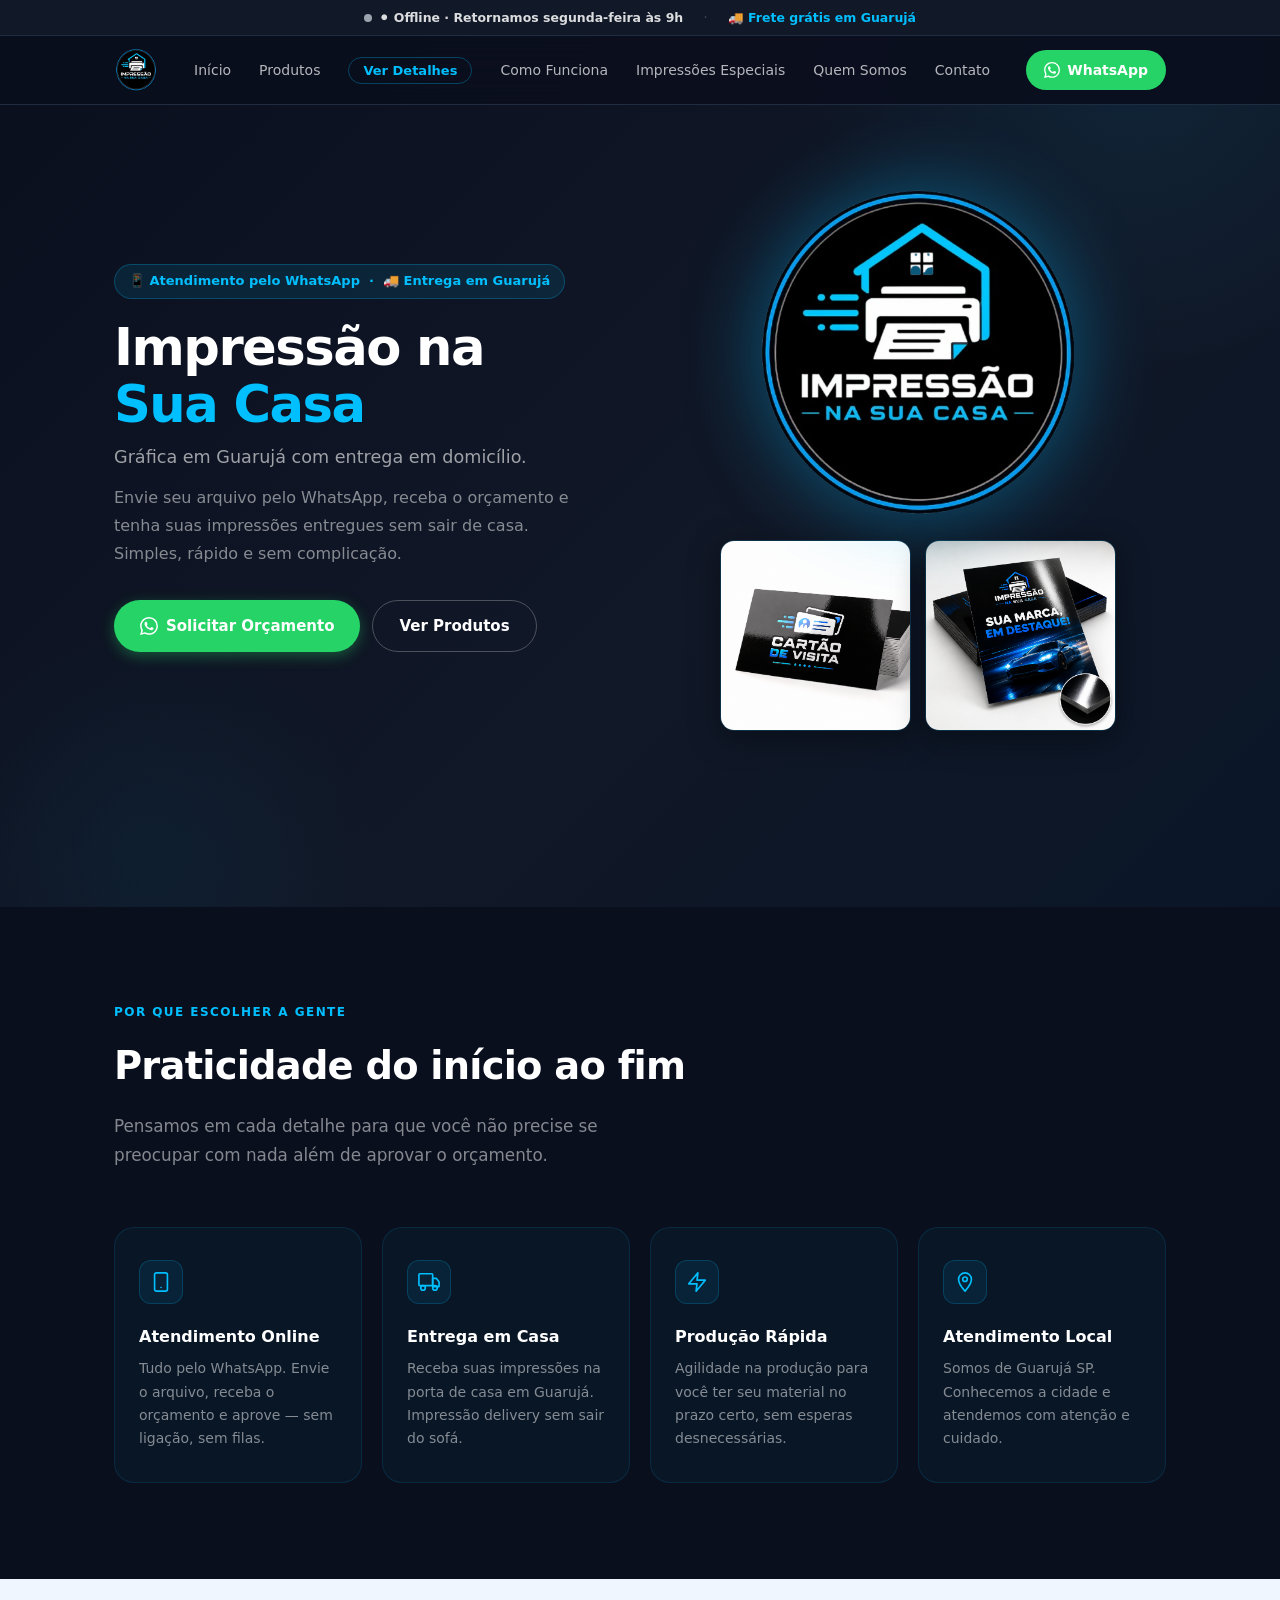
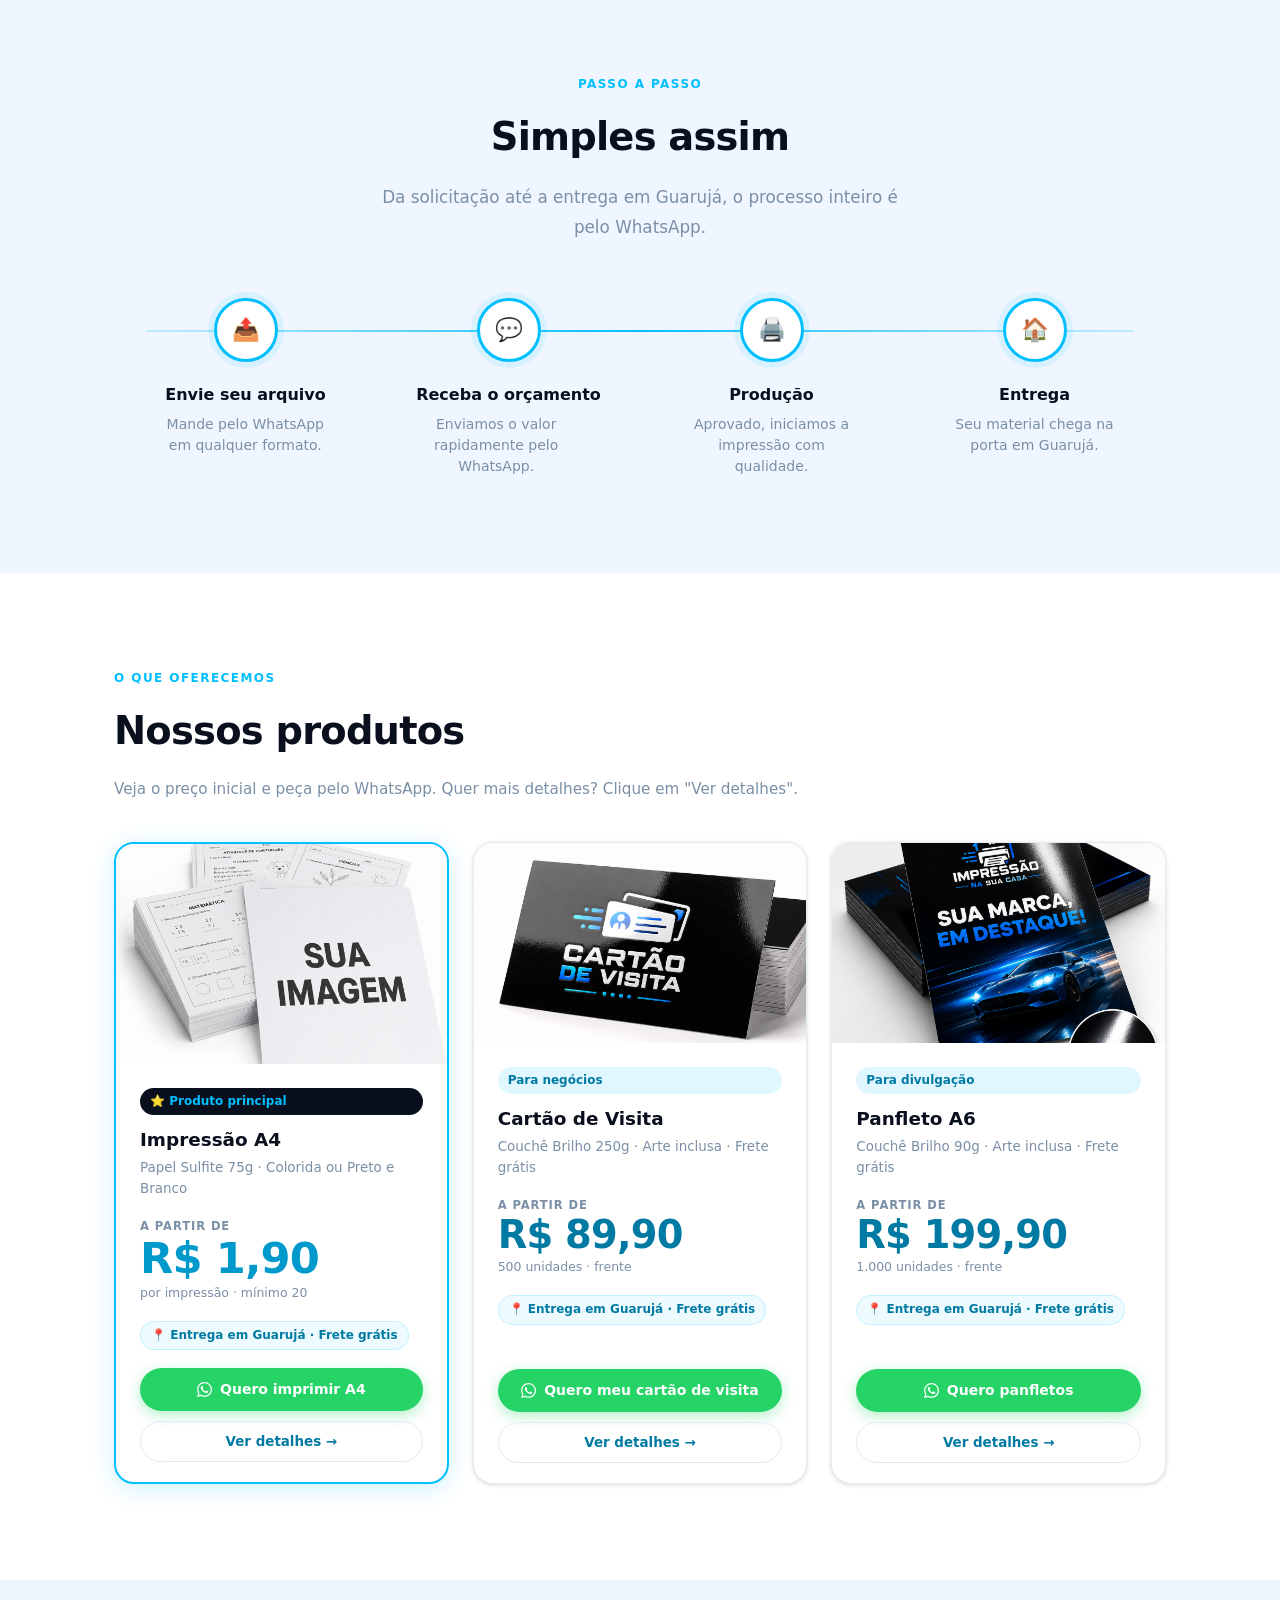
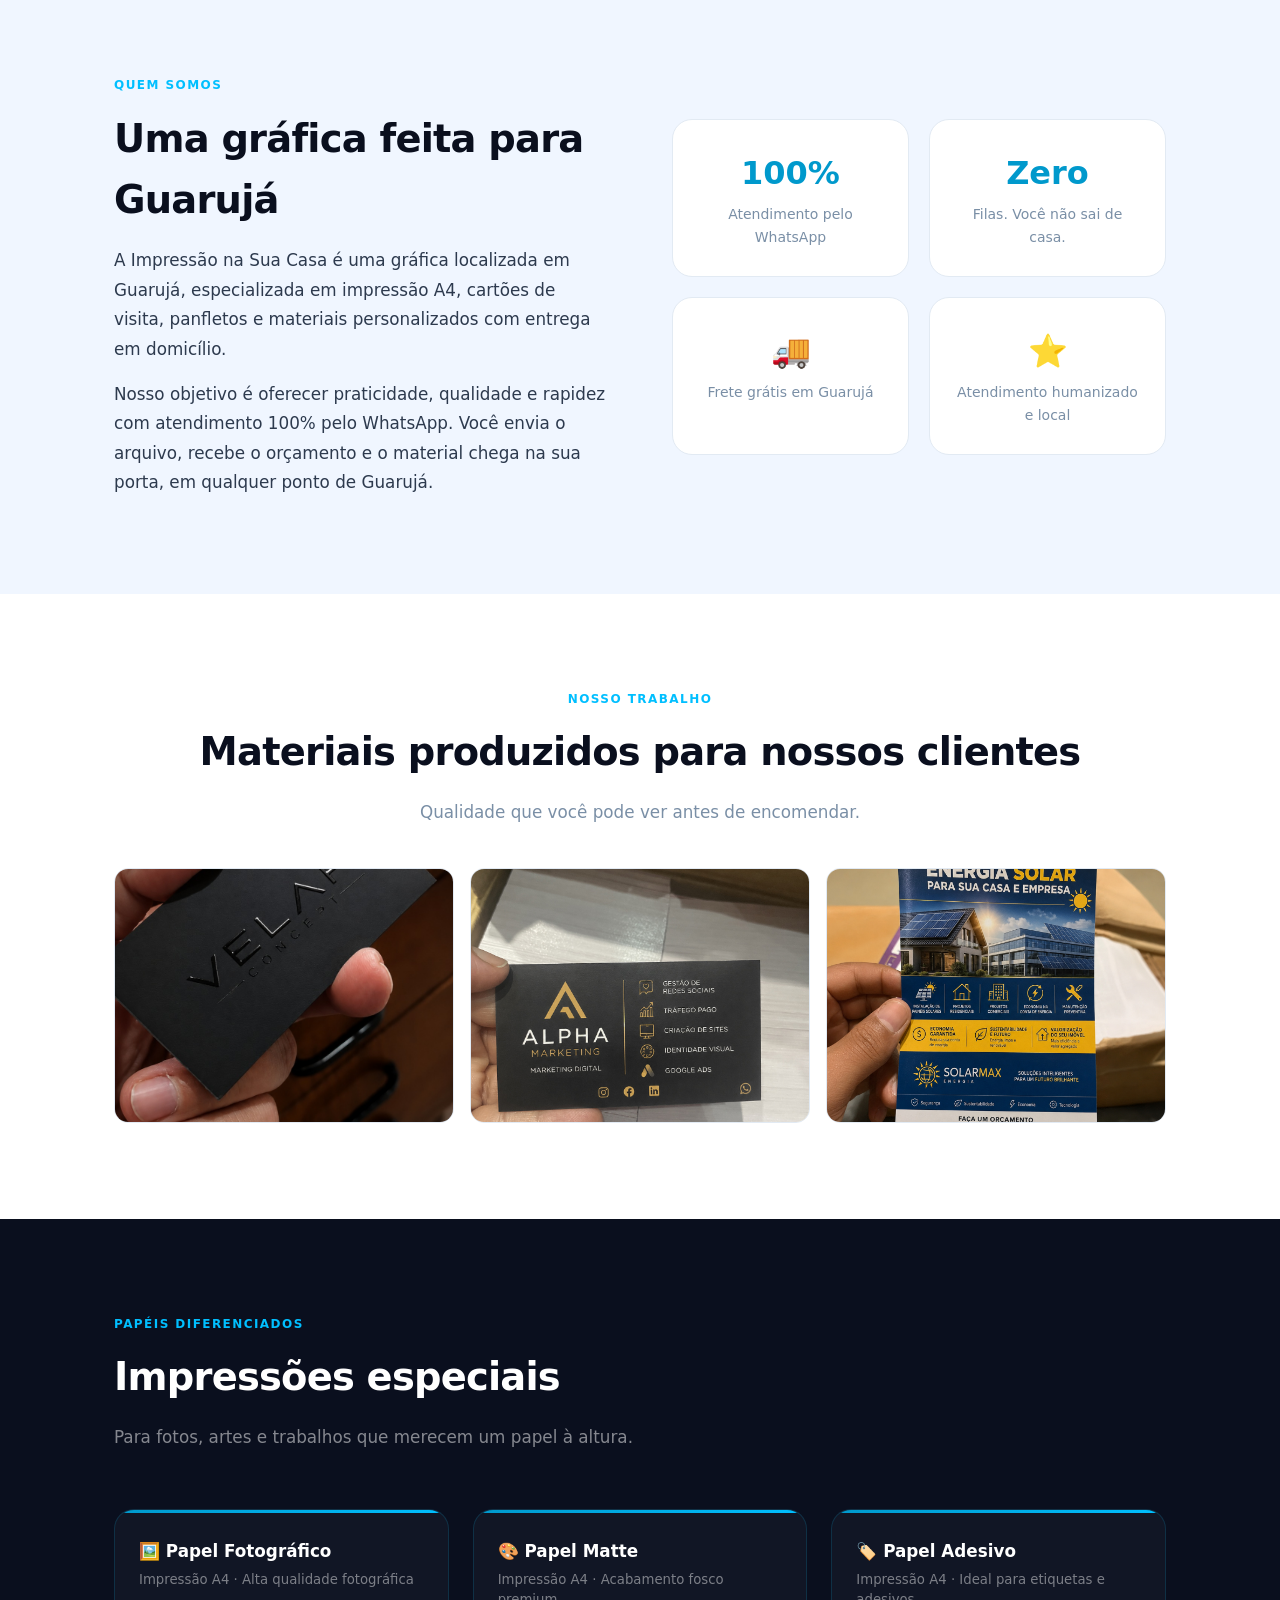
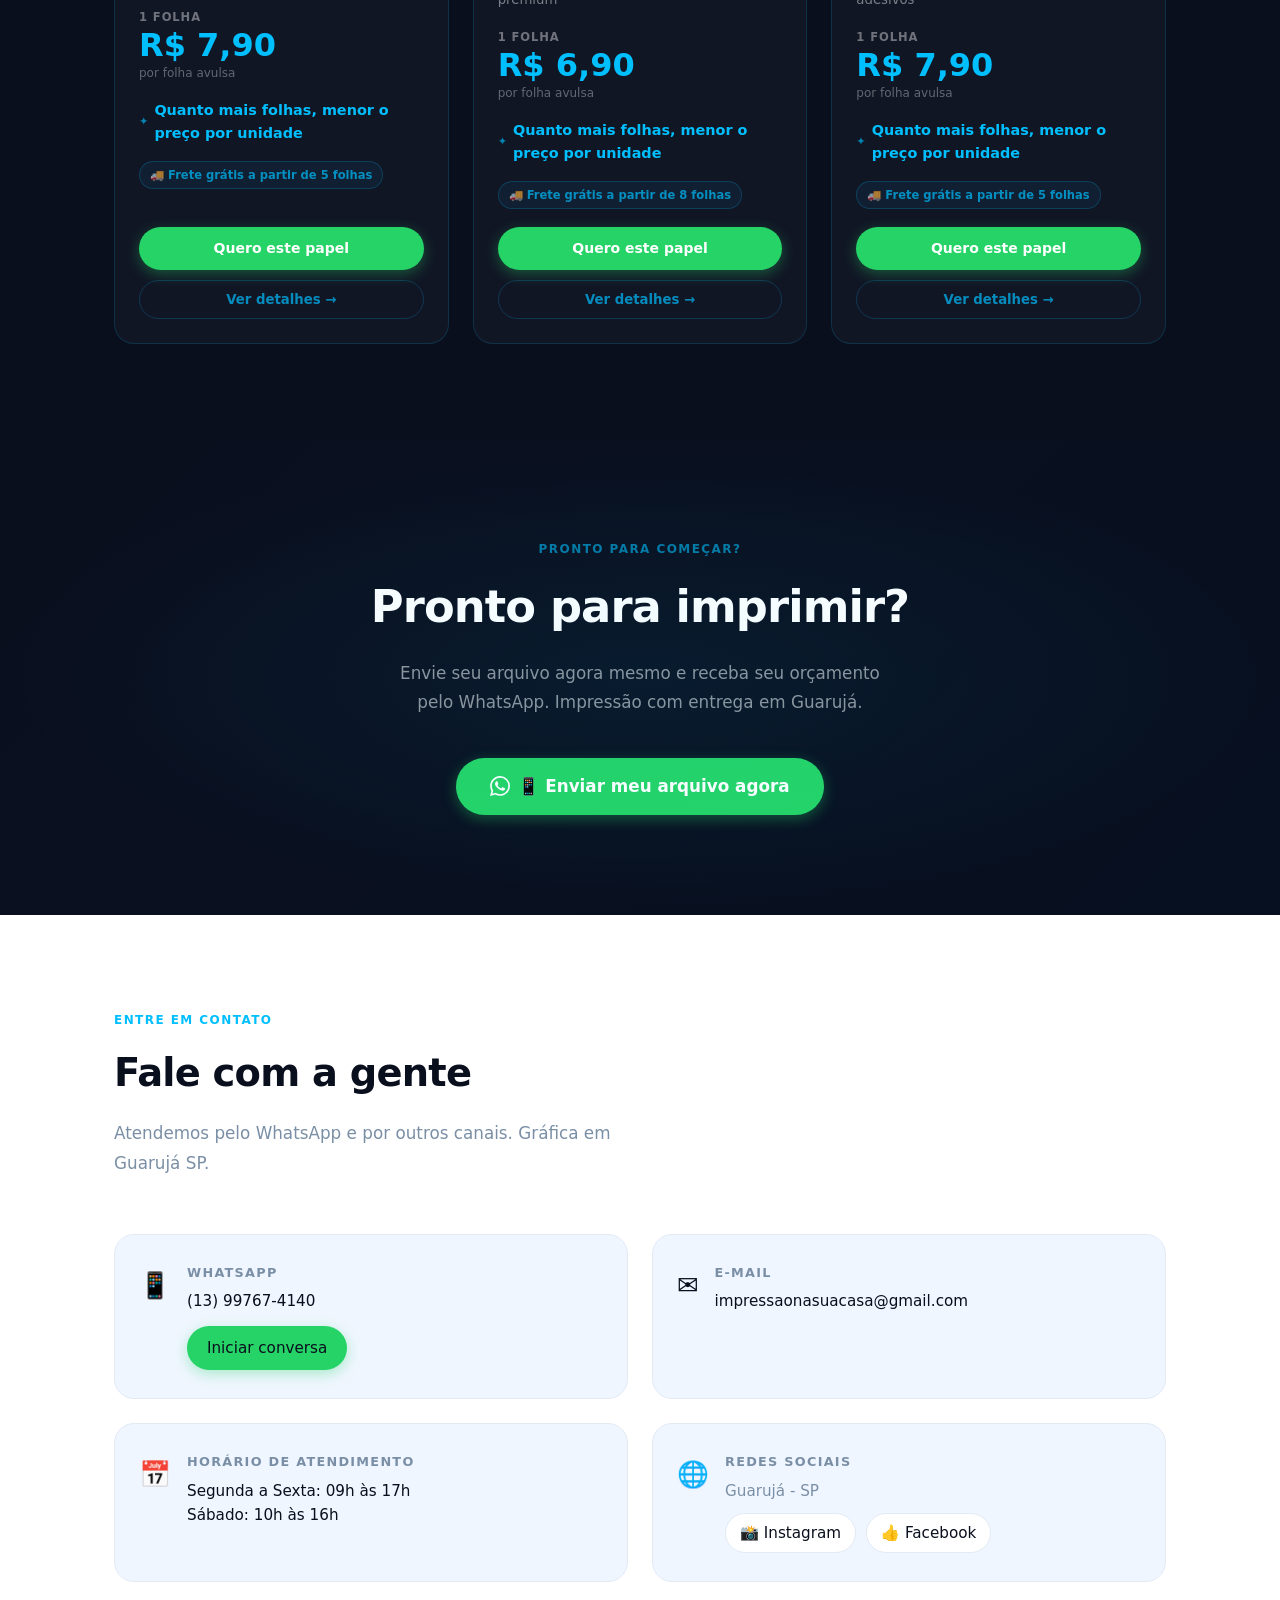
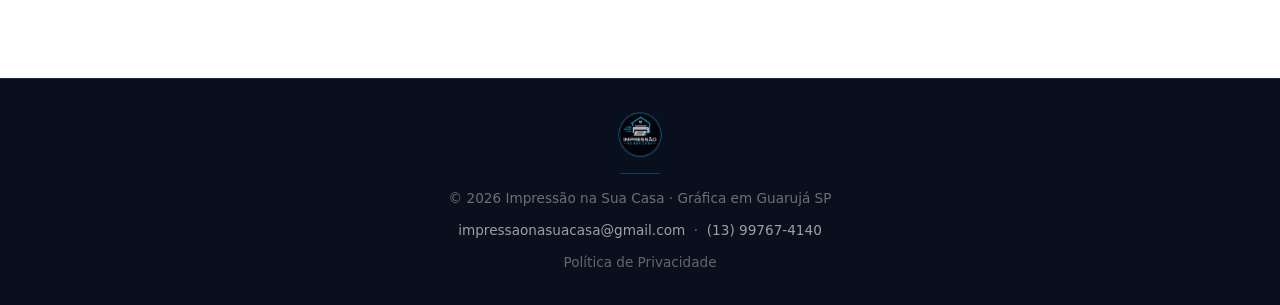
==== index.html @ bc37fef6 "Update index.html" ====
<!DOCTYPE html>
<html lang="pt-BR">
<head>
  <link rel="icon" type="image/png" href="favicon.png">
  <meta charset="UTF-8"/>
  <meta name="viewport" content="width=device-width, initial-scale=1.0"/>
  <meta name="theme-color" content="#0a0f1e"/>
  <title>Impressão na Sua Casa | Gráfica em Guarujá com Entrega em Domicílio</title>
  <meta name="description" content="Gráfica online em Guarujá. Impressão A4, cartão de visita e panfletos com entrega em domicílio. Atendimento pelo WhatsApp. Simples, rápido e sem sair de casa."/>
  <meta name="keywords" content="gráfica Guarujá, impressão Guarujá, impressão A4 Guarujá, cartão de visita Guarujá, panfleto Guarujá, gráfica online Guarujá, impressão com entrega Guarujá, impressão delivery Guarujá SP"/>
  <link rel="canonical" href="https://impressaonasuacasa.com.br/"/>
  <link rel="preload" href="logo.png" as="image"/>
  <meta property="og:type" content="website"/>
  <meta property="og:url" content="https://impressaonasuacasa.com.br/"/>
  <meta property="og:title" content="Impressão na Sua Casa | Gráfica em Guarujá"/>
  <meta property="og:description" content="Impressões A4, cartões de visita e panfletos entregues na sua porta em Guarujá. Atendimento pelo WhatsApp."/>
  <meta property="og:image" content="https://impressaonasuacasa.com.br/logo.png"/>
  <meta name="twitter:card" content="summary_large_image"/>
  <meta name="twitter:title" content="Impressão na Sua Casa | Gráfica em Guarujá"/>
  <meta name="twitter:description" content="Impressões com entrega em domicílio em Guarujá. Atendimento pelo WhatsApp."/>
  <meta name="twitter:image" content="https://impressaonasuacasa.com.br/logo.png"/>
  <script type="application/ld+json">
  {"@context":"https://schema.org","@type":"LocalBusiness","name":"Impressão na Sua Casa","description":"Gráfica online em Guarujá com entrega em domicílio. Impressão A4, cartões de visita, panfletos e materiais personalizados.","url":"https://impressaonasuacasa.com.br","telephone":"+5513997674140","email":"impressaonasuacasa@gmail.com","image":"https://impressaonasuacasa.com.br/logo.png","priceRange":"R$","address":{"@type":"PostalAddress","addressLocality":"Guarujá","addressRegion":"SP","addressCountry":"BR"},"openingHoursSpecification":[{"@type":"OpeningHoursSpecification","dayOfWeek":["Monday","Tuesday","Wednesday","Thursday","Friday"],"opens":"09:00","closes":"17:00"},{"@type":"OpeningHoursSpecification","dayOfWeek":"Saturday","opens":"10:00","closes":"16:00"}],"sameAs":["https://www.instagram.com/impressaonasuacasa","https://www.facebook.com/share/1CdrYTJ5N6/"]}
  </script>
  <style>
    /* ── Reset ── */
    *,*::before,*::after{box-sizing:border-box;margin:0;padding:0}
    :root{
      --blue:#00BFFF;--blue-dark:#0099CC;--blue-deeper:#007AA3;
      --blue-light:rgba(0,191,255,.12);--blue-glow:rgba(0,191,255,.25);
      --navy:#0a0f1e;--navy2:#111827;--navy3:#1a2535;--slate:#2d3a4e;
      --muted:#7a8fa6;--light:#f0f6ff;--white:#ffffff;
      --border:#1e2d42;--border-light:#e2eaf3;
      --wpp:#25D366;--wpp-dark:#128C7E;
      --radius-sm:8px;--radius:14px;--radius-lg:20px;
      --shadow-sm:0 1px 4px rgba(0,0,0,.15);
      --shadow:0 4px 20px rgba(0,0,0,.2);
      --shadow-lg:0 12px 48px rgba(0,0,0,.3);
      --shadow-blue:0 4px 24px rgba(0,191,255,.2);
      --ribbon-h:36px;--nav-h:68px;
    }
    @media(prefers-reduced-motion:no-preference){html{scroll-behavior:smooth}}
    body{font-family:-apple-system,BlinkMacSystemFont,'Segoe UI',system-ui,sans-serif;background:var(--white);color:var(--navy);line-height:1.6;-webkit-font-smoothing:antialiased}
    img{max-width:100%;display:block}
    a{color:inherit;text-decoration:none}
    .container{max-width:1100px;margin:0 auto;padding:0 24px}
    .sr-only{position:absolute;width:1px;height:1px;overflow:hidden;clip:rect(0,0,0,0);white-space:nowrap}
    section[id]{scroll-margin-top:calc(var(--ribbon-h) + var(--nav-h))}

    /* ── Buttons ── */
    .btn{display:inline-flex;align-items:center;gap:8px;padding:13px 26px;border-radius:50px;font-size:15px;font-weight:600;cursor:pointer;border:none;transition:all .2s ease;white-space:nowrap;text-decoration:none}
    .btn-wpp{background:var(--wpp);color:var(--white);box-shadow:0 4px 14px rgba(37,211,102,.35)}
    .btn-wpp:hover{background:var(--wpp-dark);transform:translateY(-2px);box-shadow:0 6px 24px rgba(37,211,102,.45)}
    .btn-outline{background:transparent;color:var(--white);border:1.5px solid rgba(255,255,255,.25)}
    .btn-outline:hover{border-color:var(--blue);color:var(--blue);background:var(--blue-light)}
    .btn-sm{padding:10px 20px;font-size:14px}
    .btn:focus-visible,a:focus-visible{outline:2px solid var(--blue);outline-offset:3px;border-radius:4px}

    /* ── Ribbon ── */
    #ribbon{position:fixed;top:0;left:0;right:0;z-index:101;height:var(--ribbon-h);background:var(--navy2);border-bottom:1px solid var(--border);cursor:pointer;display:flex;align-items:center;justify-content:center;gap:20px;padding:0 16px;transition:background .3s}
    #ribbon:hover{background:var(--navy3)}
    .ribbon-status{display:flex;align-items:center;gap:7px;font-size:12.5px;font-weight:600;color:rgba(255,255,255,.85)}
    .ribbon-dot{width:8px;height:8px;border-radius:50%;flex-shrink:0;background:#9ca3af;transition:background .3s}
    .ribbon-dot.online{background:#22c55e}
    @media(prefers-reduced-motion:no-preference){.ribbon-dot.online{animation:ribbonPulse 2s ease-in-out infinite}}
    @keyframes ribbonPulse{0%,100%{box-shadow:0 0 0 0 rgba(34,197,94,.4)}50%{box-shadow:0 0 0 5px rgba(34,197,94,0)}}
    .ribbon-sep{color:rgba(255,255,255,.2);font-size:14px}
    .ribbon-frete{font-size:12.5px;font-weight:600;color:var(--blue)}
    @media(max-width:480px){.ribbon-sep,.ribbon-frete{display:none}}

    /* ── Nav ── */
    nav{position:fixed;top:var(--ribbon-h);left:0;right:0;z-index:100;background:rgba(10,15,30,.92);backdrop-filter:blur(20px);border-bottom:1px solid var(--border);transition:box-shadow .3s}
    nav.scrolled{box-shadow:0 2px 24px rgba(0,191,255,.1)}
    .nav-inner{display:flex;align-items:center;justify-content:space-between;height:var(--nav-h);gap:24px}
    .nav-logo img{height:44px;width:44px;aspect-ratio:1/1;object-fit:contain}
    .nav-links{display:flex;gap:28px;list-style:none}
    .nav-links a{font-size:14px;font-weight:500;color:rgba(255,255,255,.7);transition:color .2s}
    .nav-links a:hover{color:var(--blue)}
    .nav-links .nav-simulador a{color:var(--blue);border:1px solid rgba(0,191,255,.3);border-radius:50px;padding:5px 14px;font-size:13px;font-weight:700;transition:all .2s}
    .nav-links .nav-simulador a:hover{background:rgba(0,191,255,.1);border-color:var(--blue);color:var(--white)}
    .nav-cta{display:flex;align-items:center}
    .nav-wpp{display:flex;align-items:center;gap:7px;background:var(--wpp);color:var(--white);padding:9px 18px;border-radius:50px;font-size:14px;font-weight:600;transition:all .2s}
    .nav-wpp:hover{background:var(--wpp-dark);transform:translateY(-1px)}
    .hamburger{display:none;flex-direction:column;gap:5px;cursor:pointer;padding:6px;background:none;border:none;position:relative;width:34px;height:34px;align-items:center;justify-content:center}
    .hamburger span{width:22px;height:2px;background:var(--white);border-radius:2px;transition:transform .3s,opacity .3s;display:block;position:absolute}
    .hamburger span:nth-child(1){transform:translateY(-7px)}
    .hamburger span:nth-child(2){transform:translateY(0)}
    .hamburger span:nth-child(3){transform:translateY(7px)}
    .hamburger.active span:nth-child(1){transform:translateY(0) rotate(45deg)}
    .hamburger.active span:nth-child(2){opacity:0}
    .hamburger.active span:nth-child(3){transform:translateY(0) rotate(-45deg)}
    .mobile-menu{display:none;position:fixed;top:calc(var(--ribbon-h) + var(--nav-h));left:0;right:0;bottom:0;background:var(--navy2);z-index:99;flex-direction:column;padding:32px 24px;gap:0;overflow-y:auto}
    .mobile-menu.open{display:flex}
    .mobile-menu a{font-size:18px;font-weight:500;color:rgba(255,255,255,.85);padding:16px 0;border-bottom:1px solid var(--border)}
    .mobile-menu .mobile-simulador{color:var(--blue)!important;font-weight:700!important}
    .mobile-menu .btn{margin-top:24px;justify-content:center}

    /* ── Hero ── */
    #inicio{padding-top:calc(var(--ribbon-h) + var(--nav-h));min-height:100vh;display:flex;align-items:center;background:linear-gradient(135deg,var(--navy) 0%,var(--navy2) 60%,#0a1628 100%);position:relative;overflow:hidden}
    #inicio::before{content:'';position:absolute;top:-300px;right:-200px;width:700px;height:700px;border-radius:50%;background:radial-gradient(circle,rgba(0,191,255,.08) 0%,transparent 65%);pointer-events:none}
    #inicio::after{content:'';position:absolute;bottom:-200px;left:-100px;width:500px;height:500px;border-radius:50%;background:radial-gradient(circle,rgba(0,191,255,.05) 0%,transparent 65%);pointer-events:none}
    .hero-inner{display:grid;grid-template-columns:1fr 1fr;gap:60px;align-items:center;padding:80px 0;position:relative;z-index:1}
    .hero-badge{display:inline-flex;align-items:center;gap:6px;background:rgba(0,191,255,.1);color:var(--blue);padding:6px 14px;border-radius:50px;font-size:13px;font-weight:600;margin-bottom:20px;border:1px solid rgba(0,191,255,.25)}
    .hero-h1{font-size:clamp(2.2rem,4vw,3.4rem);font-weight:800;line-height:1.12;letter-spacing:-.03em;margin-bottom:10px;color:var(--white)}
    .hero-h1 span{color:var(--blue)}
    .hero-sub{font-size:1.1rem;color:rgba(255,255,255,.6);margin-bottom:12px;font-weight:500}
    .hero-p{font-size:1rem;color:rgba(255,255,255,.5);margin-bottom:32px;max-width:480px;line-height:1.75}
    .hero-actions{display:flex;gap:12px;flex-wrap:wrap}
    .hero-imgs{position:relative;display:flex;flex-direction:column;align-items:center;gap:16px}
    .hero-logo-wrap{width:80%;display:flex;justify-content:center}
    .hero-logo-wrap img{width:100%;max-width:340px;filter:drop-shadow(0 0 40px rgba(0,191,255,.4))}
    .hero-img-row{display:flex;gap:14px;width:80%}
    .hero-img-sm{flex:1;border-radius:var(--radius);overflow:hidden;box-shadow:0 8px 32px rgba(0,0,0,.4);border:1px solid rgba(0,191,255,.15);aspect-ratio:1/1;display:block;transition:transform .2s ease,box-shadow .2s ease}
    .hero-img-sm:hover{transform:translateY(-3px);box-shadow:0 12px 40px rgba(0,191,255,.25)}
    .hero-img-sm img{width:100%;height:100%;object-fit:cover}
    @media(prefers-reduced-motion:no-preference){.hero-logo-wrap{animation:float1 5s ease-in-out infinite}}
    @keyframes float1{0%,100%{transform:translateY(0)}50%{transform:translateY(-10px)}}

    /* ── Sections ── */
    section{padding:96px 0}
    .section-label{font-size:12px;font-weight:700;letter-spacing:.12em;text-transform:uppercase;color:var(--blue);margin-bottom:12px}
    .section-title{font-size:clamp(1.8rem,3vw,2.6rem);font-weight:800;letter-spacing:-.02em;margin-bottom:16px}
    .section-desc{font-size:1.05rem;color:var(--muted);max-width:520px;line-height:1.75}

    /* ── Diferenciais ── */
    #diferenciais{background:var(--navy);color:var(--white)}
    #diferenciais .section-title{color:var(--white)}
    #diferenciais .section-desc{color:rgba(255,255,255,.5)}
    .dif-grid{display:grid;grid-template-columns:repeat(4,1fr);gap:20px;margin-top:56px}
    .dif-card{background:rgba(0,191,255,.04);border:1px solid rgba(0,191,255,.12);border-radius:var(--radius-lg);padding:32px 24px;transition:all .3s}
    .dif-card:hover{background:rgba(0,191,255,.08);transform:translateY(-4px);border-color:rgba(0,191,255,.3);box-shadow:var(--shadow-blue)}
    .dif-icon{width:44px;height:44px;margin-bottom:20px;display:flex;align-items:center;justify-content:center;background:rgba(0,191,255,.08);border:1px solid rgba(0,191,255,.2);border-radius:12px;flex-shrink:0}
    .dif-icon svg{width:22px;height:22px;stroke:var(--blue);fill:none;stroke-width:1.8;stroke-linecap:round;stroke-linejoin:round}
    .dif-card h3{font-size:1rem;font-weight:700;margin-bottom:8px;color:var(--white)}
    .dif-card p{font-size:.875rem;color:rgba(255,255,255,.5);line-height:1.65}

    /* ── Como Funciona ── */
    #como-funciona{background:var(--light)}
    .timeline{display:flex;gap:0;margin-top:56px;position:relative}
    .timeline::before{content:'';position:absolute;top:32px;left:32px;right:32px;height:2px;background:linear-gradient(90deg,rgba(0,191,255,.2),var(--blue),rgba(0,191,255,.2));z-index:0}
    .timeline-step{flex:1;display:flex;flex-direction:column;align-items:center;text-align:center;padding:0 12px;position:relative;z-index:1}
    .step-num{width:64px;height:64px;border-radius:50%;background:var(--white);border:3px solid var(--blue);display:flex;align-items:center;justify-content:center;font-size:1.4rem;margin-bottom:20px;box-shadow:0 0 0 6px rgba(0,191,255,.1)}
    .step-title{font-size:1rem;font-weight:700;margin-bottom:6px;color:var(--navy)}
    .step-desc{font-size:.875rem;color:var(--muted);line-height:1.5;max-width:160px}

    /* ── Produtos ── */
    #produtos{background:var(--white)}
    .prod-intro{font-size:.95rem;color:var(--muted);margin-top:8px;margin-bottom:40px}
    .prod-grid{display:grid;grid-template-columns:repeat(3,1fr);gap:24px}
    .prod-card{background:var(--white);border:1px solid var(--border-light);border-radius:var(--radius-lg);overflow:hidden;transition:all .3s;box-shadow:var(--shadow-sm);display:flex;flex-direction:column;position:relative}
    .prod-card .card-full-link{position:absolute;inset:0;z-index:1}
    .prod-card .prod-actions{position:relative;z-index:2}
    .prod-card:hover{box-shadow:0 16px 48px rgba(0,191,255,.15);transform:translateY(-5px);border-color:rgba(0,191,255,.3)}
    .prod-card.featured{border:2px solid var(--blue);box-shadow:var(--shadow-blue)}
    .prod-card.featured:hover{box-shadow:0 16px 56px rgba(0,191,255,.3);transform:translateY(-6px)}
    .prod-card-img{width:100%;height:200px;object-fit:cover;background:var(--light);display:block}
    .prod-card-body>a:first-child,.prod-card>a:first-child{display:block;cursor:pointer}
    .prod-card.featured .prod-card-img{height:220px}
    .prod-card-body{padding:24px 24px 20px;display:flex;flex-direction:column;flex:1}
    .prod-badge{display:inline-block;font-size:12px;font-weight:700;padding:4px 10px;border-radius:50px;margin-bottom:10px}
    .badge-blue{background:rgba(0,191,255,.12);color:var(--blue-deeper)}
    .badge-dark{background:var(--navy);color:var(--blue)}
    .prod-card h3{font-size:1.15rem;font-weight:800;margin-bottom:4px;color:var(--navy)}
    .prod-desc{font-size:.84rem;color:var(--muted);line-height:1.5;margin-bottom:18px}
    .prod-price-block{margin-bottom:8px}
    .prod-price-from{font-size:.72rem;font-weight:700;text-transform:uppercase;letter-spacing:.08em;color:var(--muted);margin-bottom:2px}
    .prod-price-val{font-size:2.4rem;font-weight:900;color:var(--blue-deeper);line-height:1;letter-spacing:-.02em}
    .prod-card.featured .prod-price-val{font-size:2.7rem;color:var(--blue-dark)}
    .prod-price-note{font-size:.78rem;color:var(--muted);margin-top:3px}
    .prod-location-badge{display:inline-flex;align-items:center;gap:5px;font-size:.75rem;font-weight:600;color:var(--blue-deeper);background:rgba(0,191,255,.07);border:1px solid rgba(0,191,255,.18);border-radius:50px;padding:4px 10px;margin-top:10px;margin-bottom:18px;width:fit-content}
    .prod-actions{display:flex;flex-direction:column;gap:10px;margin-top:auto}
    .prod-actions .btn{width:100%;justify-content:center}
    .btn-ver-detalhes{display:flex;align-items:center;justify-content:center;gap:6px;width:100%;padding:9px 16px;border:1.5px solid var(--border-light);border-radius:50px;font-size:.84rem;font-weight:600;color:var(--blue-deeper);background:transparent;cursor:pointer;text-decoration:none;transition:all .2s}
    .btn-ver-detalhes:hover{border-color:var(--blue);background:rgba(0,191,255,.06);color:var(--blue-dark)}

    /* ── Quem Somos ── */
    #quem-somos{background:var(--light)}
    .quem-inner{display:grid;grid-template-columns:1fr 1fr;gap:64px;align-items:center}
    .quem-text .section-desc{max-width:100%;color:var(--slate)}
    .quem-text p+p{margin-top:16px}
    .quem-stats{display:grid;grid-template-columns:1fr 1fr;gap:20px}
    .stat-card{background:var(--white);border:1px solid var(--border-light);border-radius:var(--radius-lg);padding:28px 24px;text-align:center;transition:all .25s}
    .stat-card:hover{border-color:var(--blue);box-shadow:0 4px 20px rgba(0,191,255,.12)}
    .stat-num{font-size:2rem;font-weight:900;color:#0099CC;margin-bottom:4px}
    .stat-label{font-size:.875rem;color:var(--muted)}

    /* ── Galeria ── */
    #galeria{background:var(--white)}
    .gallery-grid{display:grid;grid-template-columns:repeat(3,1fr);gap:16px;margin-top:40px;list-style:none;padding:0}
    .gallery-item{position:relative;border-radius:var(--radius);overflow:hidden;cursor:pointer;aspect-ratio:4/3;border:1px solid var(--border-light);background:var(--white)}
    .gallery-item img{width:100%;height:100%;object-fit:cover;transition:transform .4s ease;pointer-events:none}
    .gallery-item:hover img{transform:scale(1.06)}
    .gallery-overlay{position:absolute;inset:0;background:linear-gradient(to top,rgba(0,15,40,.7) 0%,transparent 60%);display:flex;align-items:flex-end;padding:16px;opacity:0;transition:opacity .3s;pointer-events:none}
    .gallery-item:hover .gallery-overlay{opacity:1}
    .gallery-overlay span{color:var(--white);font-size:.875rem;font-weight:600}

    /* ── Lightbox ── */
    #lightbox{display:none;position:fixed;inset:0;z-index:200;background:rgba(0,0,0,.93);align-items:center;justify-content:center;opacity:0;transition:opacity .25s ease}
    #lightbox.active{display:flex;opacity:1}
    #lightbox-img{max-width:90vw;max-height:85vh;border-radius:var(--radius);object-fit:contain}
    #lightbox-close{position:absolute;top:20px;right:24px;color:var(--white);font-size:2rem;cursor:pointer;line-height:1;background:none;border:none;padding:8px}

    /* ── Impressões Especiais ── */
    #especiais{background:var(--navy);color:var(--white)}
    #especiais .section-title{color:var(--white)}
    #especiais .section-desc{color:rgba(255,255,255,.5)}
    .especiais-grid{display:grid;grid-template-columns:repeat(3,1fr);gap:24px;margin-top:56px}
    .especial-card{background:rgba(255,255,255,.03);border:1px solid rgba(0,191,255,.15);border-radius:var(--radius-lg);padding:28px 24px 24px;transition:all .3s;position:relative;overflow:hidden;display:flex;flex-direction:column}
    .especial-card::before{content:'';position:absolute;top:0;left:0;right:0;height:3px;background:linear-gradient(90deg,var(--blue-dark),var(--blue))}
    .especial-card:hover{box-shadow:var(--shadow-blue);transform:translateY(-4px);border-color:rgba(0,191,255,.35);background:rgba(0,191,255,.05)}
    .especial-card h3{font-size:1.05rem;font-weight:800;margin-bottom:6px;color:var(--white)}
    .especial-desc{font-size:.83rem;color:rgba(255,255,255,.45);margin-bottom:18px;line-height:1.5}
    .esp-price-block{margin-bottom:8px}
    .esp-price-from{font-size:.72rem;font-weight:700;text-transform:uppercase;letter-spacing:.08em;color:rgba(255,255,255,.4);margin-bottom:2px}
    .esp-price-val{font-size:2rem;font-weight:900;color:var(--blue);line-height:1}
    .esp-price-note{font-size:.75rem;color:rgba(255,255,255,.35);margin-top:3px}
    /* ALTERAÇÃO 3 — hint destacada */
    .esp-price-hint{
      font-size:.9rem;
      font-weight:700;
      color:var(--blue);
      margin-top:8px;
      margin-bottom:16px;
      display:flex;align-items:center;gap:6px;
    }
    .esp-price-hint::before{content:'✦';font-size:.7rem;opacity:.65}
    .esp-location-badge{display:inline-flex;align-items:center;gap:5px;font-size:.72rem;font-weight:600;color:rgba(0,191,255,.7);background:rgba(0,191,255,.06);border:1px solid rgba(0,191,255,.2);border-radius:50px;padding:4px 10px;margin-bottom:18px;width:fit-content}
    .esp-actions{display:flex;flex-direction:column;gap:10px;margin-top:auto}
    .esp-actions .btn{width:100%;justify-content:center}
    .btn-esp-detalhes{display:flex;align-items:center;justify-content:center;gap:6px;width:100%;padding:8px 16px;border:1.5px solid rgba(0,191,255,.2);border-radius:50px;font-size:.83rem;font-weight:600;color:rgba(0,191,255,.7);background:transparent;cursor:pointer;text-decoration:none;transition:all .2s}
    .btn-esp-detalhes:hover{border-color:var(--blue);color:var(--blue);background:rgba(0,191,255,.07)}

    /* ── CTA ── */
    #cta{background:linear-gradient(135deg,var(--navy) 0%,#071020 100%);color:var(--white);text-align:center;padding:100px 0;position:relative;overflow:hidden}
    #cta::before{content:'';position:absolute;inset:0;background:radial-gradient(ellipse at center,rgba(0,191,255,.07) 0%,transparent 70%);pointer-events:none}
    #cta .section-label{color:rgba(0,191,255,.6)}
    #cta .section-title{color:var(--white);font-size:clamp(2rem,3.5vw,3rem)}
    #cta .section-desc{color:rgba(255,255,255,.55);margin:0 auto 40px;max-width:480px}

    /* ── Contato ── */
    #contato{background:var(--white)}
    .contato-grid{display:grid;grid-template-columns:repeat(2,1fr);gap:24px;margin-top:56px}
    .contato-card{background:var(--light);border:1px solid var(--border-light);border-radius:var(--radius-lg);padding:28px 24px;display:flex;gap:16px;transition:all .25s}
    .contato-card:hover{border-color:rgba(0,191,255,.3);box-shadow:0 4px 20px rgba(0,191,255,.08)}
    .contato-icon{font-size:1.6rem;flex-shrink:0;margin-top:2px}
    .contato-card h4{font-size:.8rem;font-weight:700;text-transform:uppercase;letter-spacing:.1em;color:var(--muted);margin-bottom:6px}
    .contato-card p,.contato-card a{font-size:.95rem;color:var(--navy);font-weight:500;display:block}
    .contato-card a:hover{color:var(--blue-deeper)}
    .socials{display:flex;gap:10px;margin-top:10px;flex-wrap:wrap}
    .social-btn{display:inline-flex;align-items:center;gap:6px;background:var(--white);border:1px solid var(--border-light);border-radius:50px;padding:7px 14px;font-size:.8rem;font-weight:600;transition:all .2s;color:var(--navy)}
    .social-btn:hover{border-color:var(--blue);color:var(--blue-deeper)}

    /* ── Footer ── */
    footer{background:var(--navy);color:rgba(255,255,255,.4);padding:32px 0;text-align:center;font-size:.85rem;border-top:1px solid var(--border)}
    footer a{color:rgba(255,255,255,.6)}
    footer a:hover{color:var(--blue)}
    .footer-inner{display:flex;flex-direction:column;align-items:center;gap:10px}
    .footer-divider{width:40px;height:1px;background:rgba(0,191,255,.3);margin:4px auto}
    .footer-policy{color:rgba(255,255,255,.6);cursor:default;opacity:.6}

    /* ── Scroll Reveal ── */
    .reveal{opacity:0;transform:translateY(28px);transition:opacity .65s ease,transform .65s ease}
    .reveal.visible{opacity:1;transform:none}
    @media(prefers-reduced-motion:reduce){.reveal{transition:none;opacity:1;transform:none}}

    /* ── Pop-up superior ── */
    #info-popup{position:fixed;top:calc(var(--ribbon-h) + var(--nav-h) + 12px);left:50%;transform:translateX(-50%) translateY(-8px);z-index:90;opacity:0;pointer-events:none;transition:opacity .4s ease,transform .4s ease;width:max-content;max-width:calc(100vw - 32px)}
    #info-popup.popup-visible{opacity:1;transform:translateX(-50%) translateY(0);pointer-events:auto}
    #info-popup.popup-hiding{opacity:0;transform:translateX(-50%) translateY(-8px);pointer-events:none}
    .popup-inner{background:var(--navy2);border:1px solid rgba(0,191,255,.3);border-radius:var(--radius-lg);box-shadow:0 8px 32px rgba(0,0,0,.5),0 0 0 1px rgba(0,191,255,.06);padding:14px 20px 16px;display:flex;flex-direction:column;align-items:center;gap:10px;position:relative}
    .popup-close-btn{position:absolute;top:8px;right:10px;background:none;border:none;cursor:pointer;color:rgba(255,255,255,.3);font-size:.95rem;padding:4px 6px;line-height:1;transition:color .2s}
    .popup-close-btn:hover{color:var(--white)}
    .popup-title{font-size:.85rem;font-weight:700;color:var(--white);padding-right:22px;text-align:center}
    .popup-arrow-btn{display:flex;align-items:center;justify-content:center;width:44px;height:44px;border-radius:50%;background:rgba(0,191,255,.08);border:1.5px solid rgba(0,191,255,.45);cursor:pointer;color:var(--blue);font-size:1.4rem;line-height:1;transition:background .2s,transform .2s;box-shadow:0 0 10px rgba(0,191,255,.25),0 0 20px rgba(0,191,255,.1)}
    .popup-arrow-btn:hover{background:rgba(0,191,255,.18);transform:scale(1.08)}
    @media(prefers-reduced-motion:no-preference){.popup-arrow-btn{animation:neonBounce 2s ease-in-out infinite}}
    @keyframes neonBounce{0%,100%{transform:translateY(0);box-shadow:0 0 10px rgba(0,191,255,.25),0 0 20px rgba(0,191,255,.1)}50%{transform:translateY(-4px);box-shadow:0 0 18px rgba(0,191,255,.55),0 0 32px rgba(0,191,255,.2)}}
    @media(max-width:900px){#info-popup{width:calc(100vw - 32px);left:16px;transform:translateY(-8px)}#info-popup.popup-visible{transform:translateY(0)}#info-popup.popup-hiding{transform:translateY(-8px)}}

    /* ── FAB WhatsApp ── */
    #wpp-float{position:fixed;bottom:24px;right:24px;z-index:150;display:flex;flex-direction:column;align-items:flex-end;gap:10px;pointer-events:none}
    #wpp-card{background:var(--navy2);border:1px solid rgba(0,191,255,.18);border-radius:16px;box-shadow:0 8px 40px rgba(0,0,0,.5);padding:18px 18px 16px;width:280px;position:relative;opacity:0;transform:translateY(16px) scale(.96);transition:opacity .4s ease,transform .4s ease;pointer-events:none}
    #wpp-card.wpp-visible{opacity:1;transform:translateY(0) scale(1);pointer-events:auto}
    #wpp-card.wpp-hiding{opacity:0;transform:translateY(12px) scale(.96);pointer-events:none}
    .wpp-card-close{position:absolute;top:8px;right:10px;background:none;border:none;cursor:pointer;color:rgba(255,255,255,.35);font-size:.95rem;padding:4px 6px;line-height:1;transition:color .2s}
    .wpp-card-close:hover{color:var(--white)}
    .wpp-card-icon{font-size:1.5rem;margin-bottom:6px;display:block}
    .wpp-card-title{font-size:.95rem;font-weight:700;color:var(--white);margin-bottom:4px}
    .wpp-card-sub{font-size:.8rem;color:rgba(255,255,255,.5);margin-bottom:14px;line-height:1.5}
    .wpp-card-btn{display:flex;align-items:center;justify-content:center;gap:8px;width:100%;background:var(--wpp);color:var(--white);border:none;border-radius:50px;padding:11px 20px;font-size:.88rem;font-weight:700;cursor:pointer;text-decoration:none;transition:background .2s,transform .15s;box-shadow:0 3px 12px rgba(37,211,102,.35)}
    .wpp-card-btn:hover{background:var(--wpp-dark);transform:translateY(-1px)}
    /* ALTERAÇÃO 4 — Badge notificação corrigido: posição fixa e estável,
       independente das transformações (scale) do botão pai durante hover
       ou da animação de entrada do FAB. */
    #wpp-fab{width:56px;height:56px;border-radius:50%;background:var(--wpp);border:none;cursor:pointer;display:flex;align-items:center;justify-content:center;box-shadow:0 4px 20px rgba(37,211,102,.45);transition:background .2s,transform .2s;opacity:0;transform:scale(.8);pointer-events:none;position:relative;overflow:visible}
    #wpp-fab.fab-visible{opacity:1;transform:scale(1);pointer-events:auto;transition:opacity .4s ease,transform .4s cubic-bezier(.16,1,.3,1),background .2s}
    #wpp-fab:hover{background:var(--wpp-dark)!important;transform:scale(1.08)!important}
    #wpp-fab svg{width:28px;height:28px;fill:var(--white)}
    #wpp-notif-dot{
      position:absolute;
      top:0;right:0;
      width:18px;height:18px;
      border-radius:50%;
      background:#ef4444;
      border:2px solid var(--navy);
      display:flex;align-items:center;justify-content:center;
      font-size:.62rem;font-weight:800;color:var(--white);
      line-height:1;pointer-events:none;z-index:3;
      box-shadow:0 1px 4px rgba(0,0,0,.25);
      transform-origin:center center;
    }
    @media(prefers-reduced-motion:no-preference){
      #wpp-notif-dot{animation:notifPulse 2.6s ease-in-out infinite}
    }
    @keyframes notifPulse{
      0%,80%,100%{transform:scale(1);box-shadow:0 1px 4px rgba(0,0,0,.25),0 0 0 0 rgba(239,68,68,.5)}
      40%{transform:scale(1.18);box-shadow:0 1px 4px rgba(0,0,0,.25),0 0 0 6px rgba(239,68,68,0)}
    }

    /* ── Responsive ── */
    @media(max-width:900px){
      .nav-links,.nav-cta{display:none}
      .hamburger{display:flex}
      .hero-inner{grid-template-columns:1fr;gap:40px;padding:60px 0}
      .hero-imgs{order:-1}
      .hero-logo-wrap{width:70%}
      .hero-img-row{width:80%}
      .dif-grid{grid-template-columns:repeat(2,1fr)}
      .prod-grid{grid-template-columns:1fr}
      .gallery-grid{grid-template-columns:repeat(2,1fr)}
      .especiais-grid{grid-template-columns:1fr}
      .quem-inner{grid-template-columns:1fr}
      .contato-grid{grid-template-columns:1fr}
      .timeline{flex-direction:column;gap:28px}
      .timeline::before{display:none}
      .timeline-step{flex-direction:row;text-align:left;gap:20px}
      .step-num{flex-shrink:0;margin-bottom:0}
      #wpp-card{width:calc(100vw - 80px);max-width:280px}
    }
    @media(max-width:540px){
      .dif-grid{grid-template-columns:1fr}
      .gallery-grid{grid-template-columns:1fr}
      .quem-stats{grid-template-columns:1fr}
      .hero-actions{flex-direction:column}
      .hero-actions .btn{justify-content:center}
      #wpp-float{bottom:16px;right:16px}
      #wpp-card{width:calc(100vw - 80px);min-width:220px}
      .prod-price-val{font-size:2rem}
      .prod-card.featured .prod-price-val{font-size:2.2rem}
    }
  </style>
</head>
<body>

<!-- ════ POP-UP SUPERIOR ════ -->
<div id="info-popup" role="status" aria-live="polite" aria-label="Como fazer seu pedido" aria-hidden="true">
  <div class="popup-inner">
    <button class="popup-close-btn" id="popup-close-btn" aria-label="Fechar aviso">✕</button>
    <span class="popup-title">💡 Como fazer seu pedido?</span>
    <button class="popup-arrow-btn" id="popup-arrow-btn" aria-label="Ver como funciona">↑</button>
  </div>
</div>

<!-- ════ RIBBON ════ -->
<div id="ribbon" role="banner" aria-label="Status de atendimento">
  <div class="ribbon-status">
    <span class="ribbon-dot" id="ribbon-dot" aria-hidden="true"></span>
    <span id="ribbon-status-text">Verificando horário…</span>
  </div>
  <span class="ribbon-sep" aria-hidden="true">·</span>
  <span class="ribbon-frete">🚚 Frete grátis em Guarujá</span>
</div>

<!-- ════ NAV ════ -->
<nav id="navbar" aria-label="Navegação principal">
  <div class="container nav-inner">
    <a href="#inicio" class="nav-logo" aria-label="Início – Impressão na Sua Casa">
      <img src="logo.png" alt="Logo Impressão na Sua Casa" width="44" height="44"/>
    </a>
    <ul class="nav-links" role="list">
      <li><a href="#inicio">Início</a></li>
      <li><a href="#produtos">Produtos</a></li>
      <li class="nav-simulador"><a href="impressao-a4.html" aria-label="Ver detalhes e simular preços">Ver Detalhes</a></li>
      <li><a href="#como-funciona">Como Funciona</a></li>
      <li><a href="#especiais">Impressões Especiais</a></li>
      <li><a href="#quem-somos">Quem Somos</a></li>
      <li><a href="#contato">Contato</a></li>
    </ul>
    <div class="nav-cta">
      <a href="https://wa.me/5513997674140?text=Ol%C3%A1!%20Vi%20o%20site%20de%20voc%C3%AAs%20e%20gostaria%20de%20fazer%20um%20or%C3%A7amento." target="_blank" rel="noopener noreferrer" class="nav-wpp" aria-label="Abrir conversa no WhatsApp">
        <svg width="16" height="16" viewBox="0 0 24 24" fill="currentColor" aria-hidden="true"><path d="M17.472 14.382c-.297-.149-1.758-.867-2.03-.967-.273-.099-.471-.148-.67.15-.197.297-.767.966-.94 1.164-.173.199-.347.223-.644.075-.297-.15-1.255-.463-2.39-1.475-.883-.788-1.48-1.761-1.653-2.059-.173-.297-.018-.458.13-.606.134-.133.298-.347.446-.52.149-.174.198-.298.298-.497.099-.198.05-.371-.025-.52-.075-.149-.669-1.612-.916-2.207-.242-.579-.487-.5-.669-.51-.173-.008-.371-.01-.57-.01-.198 0-.52.074-.792.372-.272.297-1.04 1.016-1.04 2.479 0 1.462 1.065 2.875 1.213 3.074.149.198 2.096 3.2 5.077 4.487.709.306 1.262.489 1.694.625.712.227 1.36.195 1.871.118.571-.085 1.758-.719 2.006-1.413.248-.694.248-1.289.173-1.413-.074-.124-.272-.198-.57-.347m-5.421 7.403h-.004a9.87 9.87 0 01-5.031-1.378l-.361-.214-3.741.982.998-3.648-.235-.374a9.86 9.86 0 01-1.51-5.26c.001-5.45 4.436-9.884 9.888-9.884 2.64 0 5.122 1.03 6.988 2.898a9.825 9.825 0 012.893 6.994c-.003 5.45-4.437 9.884-9.885 9.884m8.413-18.297A11.815 11.815 0 0012.05 0C5.495 0 .16 5.335.157 11.892c0 2.096.547 4.142 1.588 5.945L.057 24l6.305-1.654a11.882 11.882 0 005.683 1.448h.005c6.554 0 11.89-5.335 11.893-11.893a11.821 11.821 0 00-3.48-8.413z"/></svg>
        WhatsApp
      </a>
    </div>
    <button class="hamburger" id="hamburger" aria-label="Abrir menu" aria-expanded="false" aria-controls="mobile-menu">
      <span></span><span></span><span></span>
    </button>
  </div>
</nav>

<!-- Mobile Menu -->
<div class="mobile-menu" id="mobile-menu" role="dialog" aria-label="Menu de navegação" aria-hidden="true">
  <a href="#inicio" class="mobile-link">Início</a>
  <a href="#produtos" class="mobile-link">Produtos</a>
  <a href="impressao-a4.html" class="mobile-link mobile-simulador" aria-label="Ver detalhes e simular preços">Ver Detalhes ↗</a>
  <a href="#como-funciona" class="mobile-link">Como Funciona</a>
  <a href="#especiais" class="mobile-link">Impressões Especiais</a>
  <a href="#quem-somos" class="mobile-link">Quem Somos</a>
  <a href="#contato" class="mobile-link">Contato</a>
  <a href="https://wa.me/5513997674140?text=Ol%C3%A1!%20Vi%20o%20site%20de%20voc%C3%AAs%20e%20gostaria%20de%20fazer%20um%20or%C3%A7amento." target="_blank" rel="noopener noreferrer" class="btn btn-wpp">
    <svg width="18" height="18" viewBox="0 0 24 24" fill="currentColor" aria-hidden="true"><path d="M17.472 14.382c-.297-.149-1.758-.867-2.03-.967-.273-.099-.471-.148-.67.15-.197.297-.767.966-.94 1.164-.173.199-.347.223-.644.075-.297-.15-1.255-.463-2.39-1.475-.883-.788-1.48-1.761-1.653-2.059-.173-.297-.018-.458.13-.606.134-.133.298-.347.446-.52.149-.174.198-.298.298-.497.099-.198.05-.371-.025-.52-.075-.149-.669-1.612-.916-2.207-.242-.579-.487-.5-.669-.51-.173-.008-.371-.01-.57-.01-.198 0-.52.074-.792.372-.272.297-1.04 1.016-1.04 2.479 0 1.462 1.065 2.875 1.213 3.074.149.198 2.096 3.2 5.077 4.487.709.306 1.262.489 1.694.625.712.227 1.36.195 1.871.118.571-.085 1.758-.719 2.006-1.413.248-.694.248-1.289.173-1.413-.074-.124-.272-.198-.57-.347m-5.421 7.403h-.004a9.87 9.87 0 01-5.031-1.378l-.361-.214-3.741.982.998-3.648-.235-.374a9.86 9.86 0 01-1.51-5.26c.001-5.45 4.436-9.884 9.888-9.884 2.64 0 5.122 1.03 6.988 2.898a9.825 9.825 0 012.893 6.994c-.003 5.45-4.437 9.884-9.885 9.884m8.413-18.297A11.815 11.815 0 0012.05 0C5.495 0 .16 5.335.157 11.892c0 2.096.547 4.142 1.588 5.945L.057 24l6.305-1.654a11.882 11.882 0 005.683 1.448h.005c6.554 0 11.89-5.335 11.893-11.893a11.821 11.821 0 00-3.48-8.413z"/></svg>
    Solicitar Orçamento
  </a>
</div>

<!-- ════ HERO ════ -->
<section id="inicio" aria-labelledby="hero-title">
  <div class="container">
    <div class="hero-inner">
      <div class="hero-left">
        <div class="hero-badge">📱 Atendimento pelo WhatsApp &nbsp;·&nbsp; 🚚 Entrega em Guarujá</div>
        <h1 class="hero-h1" id="hero-title">Impressão na<br><span>Sua Casa</span></h1>
        <p class="hero-sub">Gráfica em Guarujá com entrega em domicílio.</p>
        <p class="hero-p">Envie seu arquivo pelo WhatsApp, receba o orçamento e tenha suas impressões entregues sem sair de casa. Simples, rápido e sem complicação.</p>
        <div class="hero-actions">
          <a href="https://wa.me/5513997674140?text=Ol%C3%A1!%20Vi%20o%20site%20de%20voc%C3%AAs%20e%20gostaria%20de%20fazer%20um%20or%C3%A7amento." target="_blank" rel="noopener noreferrer" class="btn btn-wpp" aria-label="Solicitar orçamento pelo WhatsApp">
            <svg width="18" height="18" viewBox="0 0 24 24" fill="currentColor" aria-hidden="true"><path d="M17.472 14.382c-.297-.149-1.758-.867-2.03-.967-.273-.099-.471-.148-.67.15-.197.297-.767.966-.94 1.164-.173.199-.347.223-.644.075-.297-.15-1.255-.463-2.39-1.475-.883-.788-1.48-1.761-1.653-2.059-.173-.297-.018-.458.13-.606.134-.133.298-.347.446-.52.149-.174.198-.298.298-.497.099-.198.05-.371-.025-.52-.075-.149-.669-1.612-.916-2.207-.242-.579-.487-.5-.669-.51-.173-.008-.371-.01-.57-.01-.198 0-.52.074-.792.372-.272.297-1.04 1.016-1.04 2.479 0 1.462 1.065 2.875 1.213 3.074.149.198 2.096 3.2 5.077 4.487.709.306 1.262.489 1.694.625.712.227 1.36.195 1.871.118.571-.085 1.758-.719 2.006-1.413.248-.694.248-1.289.173-1.413-.074-.124-.272-.198-.57-.347m-5.421 7.403h-.004a9.87 9.87 0 01-5.031-1.378l-.361-.214-3.741.982.998-3.648-.235-.374a9.86 9.86 0 01-1.51-5.26c.001-5.45 4.436-9.884 9.888-9.884 2.64 0 5.122 1.03 6.988 2.898a9.825 9.825 0 012.893 6.994c-.003 5.45-4.437 9.884-9.885 9.884m8.413-18.297A11.815 11.815 0 0012.05 0C5.495 0 .16 5.335.157 11.892c0 2.096.547 4.142 1.588 5.945L.057 24l6.305-1.654a11.882 11.882 0 005.683 1.448h.005c6.554 0 11.89-5.335 11.893-11.893a11.821 11.821 0 00-3.48-8.413z"/></svg>
            Solicitar Orçamento
          </a>
          <a href="#produtos" class="btn btn-outline">Ver Produtos</a>
        </div>
      </div>
      <div class="hero-imgs">
        <div class="hero-logo-wrap">
          <img src="logo.png" alt="" width="340" height="340" loading="eager"/>
        </div>
        <div class="hero-img-row">
          <a href="visita.html" class="hero-img-sm" aria-label="Ver Cartão de Visita no simulador"><img src="cartao.png" alt="Cartão de visita" width="200" height="200" loading="eager"/></a>
          <a href="divulgacao.html" class="hero-img-sm" aria-label="Ver Panfleto A6 no simulador"><img src="panfleto.png" alt="Panfleto A6" width="200" height="200" loading="eager"/></a>
        </div>
      </div>
    </div>
  </div>
</section>

<!-- ════ DIFERENCIAIS ════ -->
<section id="diferenciais" aria-labelledby="dif-title">
  <div class="container">
    <div class="reveal">
      <p class="section-label">Por que escolher a gente</p>
      <h2 class="section-title" id="dif-title" style="color:var(--white)">Praticidade do início ao fim</h2>
      <p class="section-desc">Pensamos em cada detalhe para que você não precise se preocupar com nada além de aprovar o orçamento.</p>
    </div>
    <div class="dif-grid">
      <div class="dif-card reveal">
        <div class="dif-icon" aria-hidden="true">
          <svg viewBox="0 0 24 24"><rect x="5" y="2" width="14" height="20" rx="2"/><line x1="12" y1="18" x2="12" y2="18"/></svg>
        </div>
        <h3>Atendimento Online</h3>
        <p>Tudo pelo WhatsApp. Envie o arquivo, receba o orçamento e aprove — sem ligação, sem filas.</p>
      </div>
      <div class="dif-card reveal">
        <div class="dif-icon" aria-hidden="true">
          <svg viewBox="0 0 24 24"><rect x="1" y="3" width="15" height="13" rx="1"/><path d="M16 8h4l3 4v5h-7V8z"/><circle cx="5.5" cy="18.5" r="2.5"/><circle cx="18.5" cy="18.5" r="2.5"/></svg>
        </div>
        <h3>Entrega em Casa</h3>
        <p>Receba suas impressões na porta de casa em Guarujá. Impressão delivery sem sair do sofá.</p>
      </div>
      <div class="dif-card reveal">
        <div class="dif-icon" aria-hidden="true">
          <svg viewBox="0 0 24 24"><polygon points="13 2 3 14 12 14 11 22 21 10 12 10 13 2"/></svg>
        </div>
        <h3>Produção Rápida</h3>
        <p>Agilidade na produção para você ter seu material no prazo certo, sem esperas desnecessárias.</p>
      </div>
      <div class="dif-card reveal">
        <div class="dif-icon" aria-hidden="true">
          <svg viewBox="0 0 24 24"><path d="M12 2C8.13 2 5 5.13 5 9c0 5.25 7 13 7 13s7-7.75 7-13c0-3.87-3.13-7-7-7z"/><circle cx="12" cy="9" r="2.5"/></svg>
        </div>
        <h3>Atendimento Local</h3>
        <p>Somos de Guarujá SP. Conhecemos a cidade e atendemos com atenção e cuidado.</p>
      </div>
    </div>
  </div>
</section>

<!-- ════ COMO FUNCIONA ════ -->
<section id="como-funciona" aria-labelledby="como-title">
  <div class="container">
    <div class="reveal" style="text-align:center">
      <p class="section-label">Passo a passo</p>
      <h2 class="section-title" id="como-title">Simples assim</h2>
      <p class="section-desc" style="margin:0 auto">Da solicitação até a entrega em Guarujá, o processo inteiro é pelo WhatsApp.</p>
    </div>
    <div class="timeline reveal" role="list">
      <div class="timeline-step" role="listitem">
        <div class="step-num" aria-hidden="true">📤</div>
        <div><p class="step-title">Envie seu arquivo</p><p class="step-desc">Mande pelo WhatsApp em qualquer formato.</p></div>
      </div>
      <div class="timeline-step" role="listitem">
        <div class="step-num" aria-hidden="true">💬</div>
        <div><p class="step-title">Receba o orçamento</p><p class="step-desc">Enviamos o valor rapidamente pelo WhatsApp.</p></div>
      </div>
      <div class="timeline-step" role="listitem">
        <div class="step-num" aria-hidden="true">🖨️</div>
        <div><p class="step-title">Produção</p><p class="step-desc">Aprovado, iniciamos a impressão com qualidade.</p></div>
      </div>
      <div class="timeline-step" role="listitem">
        <div class="step-num" aria-hidden="true">🏠</div>
        <div><p class="step-title">Entrega</p><p class="step-desc">Seu material chega na porta em Guarujá.</p></div>
      </div>
    </div>
  </div>
</section>

<!-- ════ PRODUTOS (seção #oferta removida — ALTERAÇÃO 2) ════ -->
<section id="produtos" aria-labelledby="prod-title">
  <div class="container">
    <div class="reveal">
      <p class="section-label">O que oferecemos</p>
      <h2 class="section-title" id="prod-title">Nossos produtos</h2>
      <p class="prod-intro">Veja o preço inicial e peça pelo WhatsApp. Quer mais detalhes? Clique em "Ver detalhes".</p>
    </div>
    <div class="prod-grid reveal">

      <article class="prod-card featured" aria-label="Impressão A4">
        <a href="impressao-a4.html" class="card-full-link" aria-hidden="true" tabindex="-1"></a>
        <a href="impressao-a4.html" aria-label="Ver detalhes de Impressão A4"><img src="sulfite.png" alt="Impressão A4 papel sulfite Guarujá" class="prod-card-img" width="400" height="220" loading="lazy"/></a>
        <div class="prod-card-body">
          <span class="prod-badge badge-dark">⭐ Produto principal</span>
          <h3><a href="impressao-a4.html" style="color:inherit">Impressão A4</a></h3>
          <p class="prod-desc">Papel Sulfite 75g · Colorida ou Preto e Branco</p>
          <div class="prod-price-block">
            <p class="prod-price-from">A partir de</p>
            <p class="prod-price-val">R$ 1,90</p>
            <p class="prod-price-note">por impressão · mínimo 20</p>
          </div>
          <span class="prod-location-badge">📍 Entrega em Guarujá · Frete grátis</span>
          <div class="prod-actions">
            <a href="https://wa.me/5513997674140?text=Ol%C3%A1!%20Vi%20o%20site%20de%20voc%C3%AAs%20e%20gostaria%20de%20fazer%20um%20or%C3%A7amento%20para%20Impress%C3%A3o%20A4." target="_blank" rel="noopener noreferrer" class="btn btn-wpp btn-sm" aria-label="Pedir Impressão A4 pelo WhatsApp">
              <svg width="15" height="15" viewBox="0 0 24 24" fill="currentColor" aria-hidden="true"><path d="M17.472 14.382c-.297-.149-1.758-.867-2.03-.967-.273-.099-.471-.148-.67.15-.197.297-.767.966-.94 1.164-.173.199-.347.223-.644.075-.297-.15-1.255-.463-2.39-1.475-.883-.788-1.48-1.761-1.653-2.059-.173-.297-.018-.458.13-.606.134-.133.298-.347.446-.52.149-.174.198-.298.298-.497.099-.198.05-.371-.025-.52-.075-.149-.669-1.612-.916-2.207-.242-.579-.487-.5-.669-.51-.173-.008-.371-.01-.57-.01-.198 0-.52.074-.792.372-.272.297-1.04 1.016-1.04 2.479 0 1.462 1.065 2.875 1.213 3.074.149.198 2.096 3.2 5.077 4.487.709.306 1.262.489 1.694.625.712.227 1.36.195 1.871.118.571-.085 1.758-.719 2.006-1.413.248-.694.248-1.289.173-1.413-.074-.124-.272-.198-.57-.347m-5.421 7.403h-.004a9.87 9.87 0 01-5.031-1.378l-.361-.214-3.741.982.998-3.648-.235-.374a9.86 9.86 0 01-1.51-5.26c.001-5.45 4.436-9.884 9.888-9.884 2.64 0 5.122 1.03 6.988 2.898a9.825 9.825 0 012.893 6.994c-.003 5.45-4.437 9.884-9.885 9.884m8.413-18.297A11.815 11.815 0 0012.05 0C5.495 0 .16 5.335.157 11.892c0 2.096.547 4.142 1.588 5.945L.057 24l6.305-1.654a11.882 11.882 0 005.683 1.448h.005c6.554 0 11.89-5.335 11.893-11.893a11.821 11.821 0 00-3.48-8.413z"/></svg>
              Quero imprimir A4
            </a>
            <a href="impressao-a4.html" class="btn-ver-detalhes" aria-label="Ver detalhes e simular preço de Impressão A4">Ver detalhes →</a>
          </div>
        </div>
      </article>

      <article class="prod-card" aria-label="Cartão de Visita">
        <a href="visita.html" class="card-full-link" aria-hidden="true" tabindex="-1"></a>
        <a href="visita.html" aria-label="Ver detalhes de Cartão de Visita"><img src="cartao.png" alt="Cartão de visita impresso Guarujá" class="prod-card-img" width="400" height="200" loading="lazy"/></a>
        <div class="prod-card-body">
          <span class="prod-badge badge-blue">Para negócios</span>
          <h3><a href="visita.html" style="color:inherit">Cartão de Visita</a></h3>
          <p class="prod-desc">Couchê Brilho 250g · Arte inclusa · Frete grátis</p>
          <div class="prod-price-block">
            <p class="prod-price-from">A partir de</p>
            <p class="prod-price-val">R$ 89,90</p>
            <p class="prod-price-note">500 unidades · frente</p>
          </div>
          <span class="prod-location-badge">📍 Entrega em Guarujá · Frete grátis</span>
          <div class="prod-actions">
            <a href="https://wa.me/5513997674140?text=Ol%C3%A1!%20Vi%20o%20site%20de%20voc%C3%AAs%20e%20gostaria%20de%20fazer%20um%20or%C3%A7amento%20para%20Cart%C3%A3o%20de%20Visita." target="_blank" rel="noopener noreferrer" class="btn btn-wpp btn-sm" aria-label="Pedir Cartão de Visita pelo WhatsApp">
              <svg width="15" height="15" viewBox="0 0 24 24" fill="currentColor" aria-hidden="true"><path d="M17.472 14.382c-.297-.149-1.758-.867-2.03-.967-.273-.099-.471-.148-.67.15-.197.297-.767.966-.94 1.164-.173.199-.347.223-.644.075-.297-.15-1.255-.463-2.39-1.475-.883-.788-1.48-1.761-1.653-2.059-.173-.297-.018-.458.13-.606.134-.133.298-.347.446-.52.149-.174.198-.298.298-.497.099-.198.05-.371-.025-.52-.075-.149-.669-1.612-.916-2.207-.242-.579-.487-.5-.669-.51-.173-.008-.371-.01-.57-.01-.198 0-.52.074-.792.372-.272.297-1.04 1.016-1.04 2.479 0 1.462 1.065 2.875 1.213 3.074.149.198 2.096 3.2 5.077 4.487.709.306 1.262.489 1.694.625.712.227 1.36.195 1.871.118.571-.085 1.758-.719 2.006-1.413.248-.694.248-1.289.173-1.413-.074-.124-.272-.198-.57-.347m-5.421 7.403h-.004a9.87 9.87 0 01-5.031-1.378l-.361-.214-3.741.982.998-3.648-.235-.374a9.86 9.86 0 01-1.51-5.26c.001-5.45 4.436-9.884 9.888-9.884 2.64 0 5.122 1.03 6.988 2.898a9.825 9.825 0 012.893 6.994c-.003 5.45-4.437 9.884-9.885 9.884m8.413-18.297A11.815 11.815 0 0012.05 0C5.495 0 .16 5.335.157 11.892c0 2.096.547 4.142 1.588 5.945L.057 24l6.305-1.654a11.882 11.882 0 005.683 1.448h.005c6.554 0 11.89-5.335 11.893-11.893a11.821 11.821 0 00-3.48-8.413z"/></svg>
              Quero meu cartão de visita
            </a>
            <a href="visita.html" class="btn-ver-detalhes" aria-label="Ver detalhes e simular preço de Cartão de Visita">Ver detalhes →</a>
          </div>
        </div>
      </article>

      <article class="prod-card" aria-label="Panfleto A6">
        <a href="divulgacao.html" class="card-full-link" aria-hidden="true" tabindex="-1"></a>
        <a href="divulgacao.html" aria-label="Ver detalhes de Panfleto A6"><img src="panfleto.png" alt="Panfleto A6 impresso Guarujá" class="prod-card-img" width="400" height="200" loading="lazy"/></a>
        <div class="prod-card-body">
          <span class="prod-badge badge-blue">Para divulgação</span>
          <h3><a href="divulgacao.html" style="color:inherit">Panfleto A6</a></h3>
          <p class="prod-desc">Couchê Brilho 90g · Arte inclusa · Frete grátis</p>
          <div class="prod-price-block">
            <p class="prod-price-from">A partir de</p>
            <p class="prod-price-val">R$ 199,90</p>
            <p class="prod-price-note">1.000 unidades · frente</p>
          </div>
          <span class="prod-location-badge">📍 Entrega em Guarujá · Frete grátis</span>
          <div class="prod-actions">
            <a href="https://wa.me/5513997674140?text=Ol%C3%A1!%20Vi%20o%20site%20de%20voc%C3%AAs%20e%20gostaria%20de%20fazer%20um%20or%C3%A7amento%20para%20Panfletos." target="_blank" rel="noopener noreferrer" class="btn btn-wpp btn-sm" aria-label="Pedir Panfleto pelo WhatsApp">
              <svg width="15" height="15" viewBox="0 0 24 24" fill="currentColor" aria-hidden="true"><path d="M17.472 14.382c-.297-.149-1.758-.867-2.03-.967-.273-.099-.471-.148-.67.15-.197.297-.767.966-.94 1.164-.173.199-.347.223-.644.075-.297-.15-1.255-.463-2.39-1.475-.883-.788-1.48-1.761-1.653-2.059-.173-.297-.018-.458.13-.606.134-.133.298-.347.446-.52.149-.174.198-.298.298-.497.099-.198.05-.371-.025-.52-.075-.149-.669-1.612-.916-2.207-.242-.579-.487-.5-.669-.51-.173-.008-.371-.01-.57-.01-.198 0-.52.074-.792.372-.272.297-1.04 1.016-1.04 2.479 0 1.462 1.065 2.875 1.213 3.074.149.198 2.096 3.2 5.077 4.487.709.306 1.262.489 1.694.625.712.227 1.36.195 1.871.118.571-.085 1.758-.719 2.006-1.413.248-.694.248-1.289.173-1.413-.074-.124-.272-.198-.57-.347m-5.421 7.403h-.004a9.87 9.87 0 01-5.031-1.378l-.361-.214-3.741.982.998-3.648-.235-.374a9.86 9.86 0 01-1.51-5.26c.001-5.45 4.436-9.884 9.888-9.884 2.64 0 5.122 1.03 6.988 2.898a9.825 9.825 0 012.893 6.994c-.003 5.45-4.437 9.884-9.885 9.884m8.413-18.297A11.815 11.815 0 0012.05 0C5.495 0 .16 5.335.157 11.892c0 2.096.547 4.142 1.588 5.945L.057 24l6.305-1.654a11.882 11.882 0 005.683 1.448h.005c6.554 0 11.89-5.335 11.893-11.893a11.821 11.821 0 00-3.48-8.413z"/></svg>
              Quero panfletos
            </a>
            <a href="divulgacao.html" class="btn-ver-detalhes" aria-label="Ver detalhes e simular preço de Panfleto A6">Ver detalhes →</a>
          </div>
        </div>
      </article>

    </div>
  </div>
</section>

<!-- ════ QUEM SOMOS ════ -->
<section id="quem-somos" aria-labelledby="quem-title">
  <div class="container">
    <div class="quem-inner">
      <div class="quem-text reveal">
        <p class="section-label">Quem somos</p>
        <h2 class="section-title" id="quem-title">Uma gráfica feita para Guarujá</h2>
        <p class="section-desc">A Impressão na Sua Casa é uma gráfica localizada em Guarujá, especializada em impressão A4, cartões de visita, panfletos e materiais personalizados com entrega em domicílio.</p>
        <p class="section-desc" style="margin-top:16px">Nosso objetivo é oferecer praticidade, qualidade e rapidez com atendimento 100% pelo WhatsApp. Você envia o arquivo, recebe o orçamento e o material chega na sua porta, em qualquer ponto de Guarujá.</p>
      </div>
      <div class="quem-stats reveal">
        <div class="stat-card"><p class="stat-num">100%</p><p class="stat-label">Atendimento pelo WhatsApp</p></div>
        <div class="stat-card"><p class="stat-num">Zero</p><p class="stat-label">Filas. Você não sai de casa.</p></div>
        <div class="stat-card"><p class="stat-num">🚚</p><p class="stat-label">Frete grátis em Guarujá</p></div>
        <div class="stat-card"><p class="stat-num">⭐</p><p class="stat-label">Atendimento humanizado e local</p></div>
      </div>
    </div>
  </div>
</section>

<!-- ════ GALERIA ════ -->
<section id="galeria" aria-labelledby="gal-title">
  <div class="container">
    <div class="reveal" style="text-align:center">
      <p class="section-label">Nosso trabalho</p>
      <h2 class="section-title" id="gal-title">Materiais produzidos para nossos clientes</h2>
      <p class="section-desc" style="margin:0 auto">Qualidade que você pode ver antes de encomendar.</p>
    </div>
    <ul class="gallery-grid reveal" aria-label="Galeria de trabalhos">
      <li class="gallery-item" tabindex="0" role="button" aria-label="Ampliar foto: cartão de visita" data-src="real1.jpg" data-alt="Cartão de visita – produzido para cliente">
        <img src="real1.jpg" alt="Cartão de visita impresso em Guarujá" width="400" height="300" loading="lazy"/>
        <div class="gallery-overlay" aria-hidden="true"><span>Cartão de visita</span></div>
      </li>
      <li class="gallery-item" tabindex="0" role="button" aria-label="Ampliar foto: cartão de visita frente e verso" data-src="real2.jpg" data-alt="Cartão de visita frente e verso">
        <img src="real2.jpg" alt="Cartão de visita frente e verso impresso" width="400" height="300" loading="lazy"/>
        <div class="gallery-overlay" aria-hidden="true"><span>Cartão de visita</span></div>
      </li>
      <li class="gallery-item" tabindex="0" role="button" aria-label="Ampliar foto: panfleto" data-src="real3.jpg" data-alt="Panfleto – produzido para cliente">
        <img src="real3.jpg" alt="Panfleto impresso colorido em Guarujá" width="400" height="300" loading="lazy"/>
        <div class="gallery-overlay" aria-hidden="true"><span>Panfleto</span></div>
      </li>
    </ul>
  </div>
</section>

<!-- Lightbox -->
<div id="lightbox" role="dialog" aria-modal="true" aria-label="Imagem ampliada" aria-hidden="true">
  <button id="lightbox-close" aria-label="Fechar imagem">✕</button>
  <img id="lightbox-img" src="" alt=""/>
</div>

<!-- ════ IMPRESSÕES ESPECIAIS (ALTERAÇÃO 3 e 4 aplicadas) ════ -->
<section id="especiais" aria-labelledby="esp-title">
  <div class="container">
    <div class="reveal">
      <p class="section-label">Papéis diferenciados</p>
      <h2 class="section-title" id="esp-title" style="color:var(--white)">Impressões especiais</h2>
      <p class="section-desc">Para fotos, artes e trabalhos que merecem um papel à altura.</p>
    </div>
    <div class="especiais-grid">

      <!-- Fotográfico: preço corrigido para 1 folha = R$ 7,90 -->
      <article class="especial-card reveal" aria-label="Papel Fotográfico">
        <h3><a href="especiais.html" style="color:inherit" aria-label="Ver Papel Fotográfico no simulador">🖼️ Papel Fotográfico</a></h3>
        <p class="especial-desc">Impressão A4 · Alta qualidade fotográfica</p>
        <a href="especiais.html" aria-label="Ver detalhes de preço de Papel Fotográfico" style="color:inherit;text-decoration:none;display:block">
          <div class="esp-price-block">
            <p class="esp-price-from">1 folha</p>
            <p class="esp-price-val">R$ 7,90</p>
            <p class="esp-price-note">por folha avulsa</p>
          </div>
        </a>
        <p class="esp-price-hint">Quanto mais folhas, menor o preço por unidade</p>
        <span class="esp-location-badge">🚚 Frete grátis a partir de 5 folhas</span>
        <div class="esp-actions">
          <a href="https://wa.me/5513997674140?text=Ol%C3%A1!%20Vi%20o%20site%20de%20voc%C3%AAs%20e%20gostaria%20de%20fazer%20um%20or%C3%A7amento%20para%20impress%C3%A3o%20em%20Papel%20Fotogr%C3%A1fico." target="_blank" rel="noopener noreferrer" class="btn btn-wpp btn-sm" aria-label="Pedir Papel Fotográfico pelo WhatsApp">Quero este papel</a>
          <a href="especiais.html" class="btn-esp-detalhes" aria-label="Ver detalhes de Papel Fotográfico">Ver detalhes →</a>
        </div>
      </article>

      <!-- Matte: preço corrigido para 1 folha = R$ 6,90 -->
      <article class="especial-card reveal" aria-label="Papel Matte">
        <h3><a href="especiais.html" style="color:inherit" aria-label="Ver Papel Matte no simulador">🎨 Papel Matte</a></h3>
        <p class="especial-desc">Impressão A4 · Acabamento fosco premium</p>
        <a href="especiais.html" aria-label="Ver detalhes de preço de Papel Matte" style="color:inherit;text-decoration:none;display:block">
          <div class="esp-price-block">
            <p class="esp-price-from">1 folha</p>
            <p class="esp-price-val">R$ 6,90</p>
            <p class="esp-price-note">por folha avulsa</p>
          </div>
        </a>
        <p class="esp-price-hint">Quanto mais folhas, menor o preço por unidade</p>
        <span class="esp-location-badge">🚚 Frete grátis a partir de 8 folhas</span>
        <div class="esp-actions">
          <a href="https://wa.me/5513997674140?text=Ol%C3%A1!%20Vi%20o%20site%20de%20voc%C3%AAs%20e%20gostaria%20de%20fazer%20um%20or%C3%A7amento%20para%20impress%C3%A3o%20em%20Papel%20Matte." target="_blank" rel="noopener noreferrer" class="btn btn-wpp btn-sm" aria-label="Pedir Papel Matte pelo WhatsApp">Quero este papel</a>
          <a href="especiais.html" class="btn-esp-detalhes" aria-label="Ver detalhes de Papel Matte">Ver detalhes →</a>
        </div>
      </article>

      <!-- Adesivo: 1 folha = R$ 7,90 -->
      <article class="especial-card reveal" aria-label="Papel Adesivo">
        <h3><a href="especiais.html" style="color:inherit" aria-label="Ver Papel Adesivo no simulador">🏷️ Papel Adesivo</a></h3>
        <p class="especial-desc">Impressão A4 · Ideal para etiquetas e adesivos</p>
        <a href="especiais.html" aria-label="Ver detalhes de preço de Papel Adesivo" style="color:inherit;text-decoration:none;display:block">
          <div class="esp-price-block">
            <p class="esp-price-from">1 folha</p>
            <p class="esp-price-val">R$ 7,90</p>
            <p class="esp-price-note">por folha avulsa</p>
          </div>
        </a>
        <p class="esp-price-hint">Quanto mais folhas, menor o preço por unidade</p>
        <span class="esp-location-badge">🚚 Frete grátis a partir de 5 folhas</span>
        <div class="esp-actions">
          <a href="https://wa.me/5513997674140?text=Ol%C3%A1!%20Vi%20o%20site%20de%20voc%C3%AAs%20e%20gostaria%20de%20fazer%20um%20or%C3%A7amento%20para%20impress%C3%A3o%20em%20Papel%20Adesivo." target="_blank" rel="noopener noreferrer" class="btn btn-wpp btn-sm" aria-label="Pedir Papel Adesivo pelo WhatsApp">Quero este papel</a>
          <a href="especiais.html" class="btn-esp-detalhes" aria-label="Ver detalhes de Papel Adesivo">Ver detalhes →</a>
        </div>
      </article>

    </div>
  </div>
</section>

<!-- ════ CTA ════ -->
<section id="cta" aria-labelledby="cta-title">
  <div class="container reveal" style="text-align:center">
    <p class="section-label">Pronto para começar?</p>
    <h2 class="section-title" id="cta-title">Pronto para imprimir?</h2>
    <p class="section-desc">Envie seu arquivo agora mesmo e receba seu orçamento pelo WhatsApp. Impressão com entrega em Guarujá.</p>
    <a href="https://wa.me/5513997674140?text=Ol%C3%A1!%20Vi%20o%20site%20de%20voc%C3%AAs%20e%20gostaria%20de%20fazer%20um%20or%C3%A7amento." target="_blank" rel="noopener noreferrer" class="btn btn-wpp" style="font-size:1.05rem;padding:15px 34px" aria-label="Solicitar orçamento agora pelo WhatsApp">
      <svg width="20" height="20" viewBox="0 0 24 24" fill="currentColor" aria-hidden="true"><path d="M17.472 14.382c-.297-.149-1.758-.867-2.03-.967-.273-.099-.471-.148-.67.15-.197.297-.767.966-.94 1.164-.173.199-.347.223-.644.075-.297-.15-1.255-.463-2.39-1.475-.883-.788-1.48-1.761-1.653-2.059-.173-.297-.018-.458.13-.606.134-.133.298-.347.446-.52.149-.174.198-.298.298-.497.099-.198.05-.371-.025-.52-.075-.149-.669-1.612-.916-2.207-.242-.579-.487-.5-.669-.51-.173-.008-.371-.01-.57-.01-.198 0-.52.074-.792.372-.272.297-1.04 1.016-1.04 2.479 0 1.462 1.065 2.875 1.213 3.074.149.198 2.096 3.2 5.077 4.487.709.306 1.262.489 1.694.625.712.227 1.36.195 1.871.118.571-.085 1.758-.719 2.006-1.413.248-.694.248-1.289.173-1.413-.074-.124-.272-.198-.57-.347m-5.421 7.403h-.004a9.87 9.87 0 01-5.031-1.378l-.361-.214-3.741.982.998-3.648-.235-.374a9.86 9.86 0 01-1.51-5.26c.001-5.45 4.436-9.884 9.888-9.884 2.64 0 5.122 1.03 6.988 2.898a9.825 9.825 0 012.893 6.994c-.003 5.45-4.437 9.884-9.885 9.884m8.413-18.297A11.815 11.815 0 0012.05 0C5.495 0 .16 5.335.157 11.892c0 2.096.547 4.142 1.588 5.945L.057 24l6.305-1.654a11.882 11.882 0 005.683 1.448h.005c6.554 0 11.89-5.335 11.893-11.893a11.821 11.821 0 00-3.48-8.413z"/></svg>
      📱 Enviar meu arquivo agora
    </a>
  </div>
</section>

<!-- ════ CONTATO ════ -->
<section id="contato" aria-labelledby="contato-title">
  <div class="container">
    <div class="reveal">
      <p class="section-label">Entre em contato</p>
      <h2 class="section-title" id="contato-title">Fale com a gente</h2>
      <p class="section-desc">Atendemos pelo WhatsApp e por outros canais. Gráfica em Guarujá SP.</p>
    </div>
    <div class="contato-grid reveal">
      <div class="contato-card">
        <span class="contato-icon" aria-hidden="true">📱</span>
        <div>
          <h4>WhatsApp</h4>
          <a href="https://wa.me/5513997674140?text=Ol%C3%A1!%20Vi%20o%20site%20e%20gostaria%20de%20fazer%20um%20or%C3%A7amento." target="_blank" rel="noopener noreferrer">(13) 99767-4140</a>
          <a href="https://wa.me/5513997674140?text=Ol%C3%A1!%20Vi%20o%20site%20e%20gostaria%20de%20fazer%20um%20or%C3%A7amento." target="_blank" rel="noopener noreferrer" class="btn btn-wpp btn-sm" style="margin-top:12px;display:inline-flex">Iniciar conversa</a>
        </div>
      </div>
      <div class="contato-card">
        <span class="contato-icon" aria-hidden="true">✉️</span>
        <div>
          <h4>E-mail</h4>
          <a href="mailto:impressaonasuacasa@gmail.com">impressaonasuacasa@gmail.com</a>
        </div>
      </div>
      <div class="contato-card">
        <span class="contato-icon" aria-hidden="true">📅</span>
        <div>
          <h4>Horário de atendimento</h4>
          <p>Segunda a Sexta: 09h às 17h</p>
          <p>Sábado: 10h às 16h</p>
        </div>
      </div>
      <div class="contato-card">
        <span class="contato-icon" aria-hidden="true">🌐</span>
        <div>
          <h4>Redes sociais</h4>
          <p style="margin-bottom:10px;color:var(--muted)">Guarujá - SP</p>
          <div class="socials">
            <a href="https://www.instagram.com/impressaonasuacasa" target="_blank" rel="noopener noreferrer" class="social-btn" aria-label="Seguir no Instagram">📸 Instagram</a>
            <a href="https://www.facebook.com/share/1CdrYTJ5N6/" target="_blank" rel="noopener noreferrer" class="social-btn" aria-label="Curtir no Facebook">👍 Facebook</a>
          </div>
        </div>
      </div>
    </div>
  </div>
</section>

<!-- ════ FOOTER ════ -->
<footer role="contentinfo">
  <div class="container footer-inner">
    <img src="logo.png" alt="Logo Impressão na Sua Casa" width="48" height="48" style="height:48px;width:48px;aspect-ratio:1/1;object-fit:contain;opacity:.7"/>
    <div class="footer-divider"></div>
    <p>© 2026 Impressão na Sua Casa · Gráfica em Guarujá SP</p>
    <p>
      <a href="mailto:impressaonasuacasa@gmail.com">impressaonasuacasa@gmail.com</a>
      &nbsp;·&nbsp;
      <a href="https://wa.me/5513997674140" target="_blank" rel="noopener noreferrer">(13) 99767-4140</a>
    </p>
    <p><span class="footer-policy" aria-label="Política de privacidade em breve">Política de Privacidade</span></p>
  </div>
</footer>

<!-- ════ FAB WHATSAPP (ALTERAÇÃO 1 — badge de notificação) ════ -->
<div id="wpp-float" aria-live="polite">
  <div id="wpp-card" role="dialog" aria-label="Fale pelo WhatsApp" aria-hidden="true">
    <button class="wpp-card-close" id="wpp-card-close" aria-label="Fechar mensagem">✕</button>
    <span class="wpp-card-icon" aria-hidden="true">💬</span>
    <p class="wpp-card-title">Precisa de um orçamento?</p>
    <p class="wpp-card-sub">Estamos prontos para atender você pelo WhatsApp.</p>
    <a href="https://wa.me/5513997674140?text=Ol%C3%A1!%20Vi%20o%20site%20de%20voc%C3%AAs%20e%20gostaria%20de%20fazer%20um%20or%C3%A7amento." target="_blank" rel="noopener noreferrer" class="wpp-card-btn" aria-label="Solicitar orçamento pelo WhatsApp">
      <svg width="17" height="17" viewBox="0 0 24 24" fill="currentColor" aria-hidden="true"><path d="M17.472 14.382c-.297-.149-1.758-.867-2.03-.967-.273-.099-.471-.148-.67.15-.197.297-.767.966-.94 1.164-.173.199-.347.223-.644.075-.297-.15-1.255-.463-2.39-1.475-.883-.788-1.48-1.761-1.653-2.059-.173-.297-.018-.458.13-.606.134-.133.298-.347.446-.52.149-.174.198-.298.298-.497.099-.198.05-.371-.025-.52-.075-.149-.669-1.612-.916-2.207-.242-.579-.487-.5-.669-.51-.173-.008-.371-.01-.57-.01-.198 0-.52.074-.792.372-.272.297-1.04 1.016-1.04 2.479 0 1.462 1.065 2.875 1.213 3.074.149.198 2.096 3.2 5.077 4.487.709.306 1.262.489 1.694.625.712.227 1.36.195 1.871.118.571-.085 1.758-.719 2.006-1.413.248-.694.248-1.289.173-1.413-.074-.124-.272-.198-.57-.347m-5.421 7.403h-.004a9.87 9.87 0 01-5.031-1.378l-.361-.214-3.741.982.998-3.648-.235-.374a9.86 9.86 0 01-1.51-5.26c.001-5.45 4.436-9.884 9.888-9.884 2.64 0 5.122 1.03 6.988 2.898a9.825 9.825 0 012.893 6.994c-.003 5.45-4.437 9.884-9.885 9.884m8.413-18.297A11.815 11.815 0 0012.05 0C5.495 0 .16 5.335.157 11.892c0 2.096.547 4.142 1.588 5.945L.057 24l6.305-1.654a11.882 11.882 0 005.683 1.448h.005c6.554 0 11.89-5.335 11.893-11.893a11.821 11.821 0 00-3.48-8.413z"/></svg>
      Solicitar orçamento
    </a>
  </div>
  <button id="wpp-fab" aria-label="Abrir chat WhatsApp">
    <span id="wpp-notif-dot" aria-hidden="true">1</span>
    <svg viewBox="0 0 24 24" aria-hidden="true"><path d="M17.472 14.382c-.297-.149-1.758-.867-2.03-.967-.273-.099-.471-.148-.67.15-.197.297-.767.966-.94 1.164-.173.199-.347.223-.644.075-.297-.15-1.255-.463-2.39-1.475-.883-.788-1.48-1.761-1.653-2.059-.173-.297-.018-.458.13-.606.134-.133.298-.347.446-.52.149-.174.198-.298.298-.497.099-.198.05-.371-.025-.52-.075-.149-.669-1.612-.916-2.207-.242-.579-.487-.5-.669-.51-.173-.008-.371-.01-.57-.01-.198 0-.52.074-.792.372-.272.297-1.04 1.016-1.04 2.479 0 1.462 1.065 2.875 1.213 3.074.149.198 2.096 3.2 5.077 4.487.709.306 1.262.489 1.694.625.712.227 1.36.195 1.871.118.571-.085 1.758-.719 2.006-1.413.248-.694.248-1.289.173-1.413-.074-.124-.272-.198-.57-.347m-5.421 7.403h-.004a9.87 9.87 0 01-5.031-1.378l-.361-.214-3.741.982.998-3.648-.235-.374a9.86 9.86 0 01-1.51-5.26c.001-5.45 4.436-9.884 9.888-9.884 2.64 0 5.122 1.03 6.988 2.898a9.825 9.825 0 012.893 6.994c-.003 5.45-4.437 9.884-9.885 9.884m8.413-18.297A11.815 11.815 0 0012.05 0C5.495 0 .16 5.335.157 11.892c0 2.096.547 4.142 1.588 5.945L.057 24l6.305-1.654a11.882 11.882 0 005.683 1.448h.005c6.554 0 11.89-5.335 11.893-11.893a11.821 11.821 0 00-3.48-8.413z"/></svg>
  </button>
</div>

<script>
(function(){
'use strict';

function nowBrasilia(){
  try{
    var s=new Date().toLocaleString('en-US',{timeZone:'America/Sao_Paulo',hour:'numeric',minute:'numeric',hour12:false,weekday:'short'});
    var parts=s.split(', ');
    var day=parts[0].toLowerCase();
    var time=parts[1].split(':');
    return{day:day,h:parseInt(time[0],10),m:parseInt(time[1],10)};
  }catch(e){
    var d=new Date();
    var brt=new Date(d.getTime()-180*60000);
    var days=['sun','mon','tue','wed','thu','fri','sat'];
    return{day:days[brt.getUTCDay()],h:brt.getUTCHours(),m:brt.getUTCMinutes()};
  }
}
function updateRibbon(){
  var t=nowBrasilia();var d=t.day;var h=t.h;
  var wkdays=['mon','tue','wed','thu','fri'];
  var isWkday=wkdays.indexOf(d)!==-1;var isSat=d==='sat';
  var online=false;var msg='';
  if(isWkday&&h>=9&&h<17){online=true;msg='● Online agora · fecha às 17h';}
  else if(isSat&&h>=10&&h<16){online=true;msg='● Online agora · fecha às 16h';}
  else{
    var next='';
    if(isWkday&&h<9)next='hoje às 9h';
    else if(isWkday)next=(d==='fri')?'sábado às 10h':'amanhã às 9h';
    else if(isSat&&h<10)next='hoje às 10h';
    else next='segunda-feira às 9h';
    msg='⚫ Offline · Retornamos '+next;
  }
  document.getElementById('ribbon-status-text').textContent=msg;
  document.getElementById('ribbon-dot').className='ribbon-dot'+(online?' online':'');
}
updateRibbon();
setInterval(updateRibbon,60000);
document.getElementById('ribbon').addEventListener('click',function(){
  window.open('https://wa.me/5513997674140?text=Ol%C3%A1!%20Vi%20o%20site%20de%20voc%C3%AAs%20e%20gostaria%20de%20fazer%20um%20or%C3%A7amento.','_blank','noopener,noreferrer');
});

window.addEventListener('scroll',function(){
  document.getElementById('navbar').classList.toggle('scrolled',window.scrollY>20);
},{passive:true});

var ham=document.getElementById('hamburger');
var mob=document.getElementById('mobile-menu');
function openMenu(){
  mob.classList.add('open');
  mob.setAttribute('aria-hidden','false');
  ham.classList.add('active');
  ham.setAttribute('aria-expanded','true');
  ham.setAttribute('aria-label','Fechar menu');
  document.body.style.overflow='hidden';
  var firstLink=mob.querySelector('.mobile-link');
  if(firstLink)firstLink.focus();
}
function closeMenu(){
  mob.classList.remove('open');
  mob.setAttribute('aria-hidden','true');
  ham.classList.remove('active');
  ham.setAttribute('aria-expanded','false');
  ham.setAttribute('aria-label','Abrir menu');
  document.body.style.overflow='';
}
ham.addEventListener('click',function(){mob.classList.contains('open')?closeMenu():openMenu();});
document.querySelectorAll('.mobile-link').forEach(function(l){l.addEventListener('click',closeMenu);});
document.addEventListener('keydown',function(e){if(e.key==='Escape'&&mob.classList.contains('open'))closeMenu();});

var revObs=new IntersectionObserver(function(entries){
  entries.forEach(function(e){if(e.isIntersecting){e.target.classList.add('visible');revObs.unobserve(e.target);}});
},{threshold:0.1});
document.querySelectorAll('.reveal').forEach(function(el){revObs.observe(el);});

var lightbox=document.getElementById('lightbox');
var lightboxImg=document.getElementById('lightbox-img');
var lastFocusedBeforeLightbox=null;
document.querySelectorAll('.gallery-item').forEach(function(item){
  function openLb(){
    lastFocusedBeforeLightbox=item;
    lightboxImg.src=item.dataset.src;
    lightboxImg.alt=item.dataset.alt||'';
    lightbox.classList.add('active');
    lightbox.setAttribute('aria-hidden','false');
    document.body.style.overflow='hidden';
    document.getElementById('lightbox-close').focus();
  }
  item.addEventListener('click',openLb);
  item.addEventListener('keydown',function(e){if(e.key==='Enter'||e.key===' '){e.preventDefault();openLb();}});
});
function closeLb(){
  lightbox.classList.remove('active');
  lightbox.setAttribute('aria-hidden','true');
  document.body.style.overflow='';
  if(lastFocusedBeforeLightbox)lastFocusedBeforeLightbox.focus();
  setTimeout(function(){lightboxImg.src='';lightboxImg.alt='';},250);
}
document.getElementById('lightbox-close').addEventListener('click',closeLb);
lightbox.addEventListener('click',function(e){if(e.target===lightbox)closeLb();});
document.addEventListener('keydown',function(e){if(e.key==='Escape'&&lightbox.classList.contains('active'))closeLb();});

var POPUP_SECTIONS=['produtos','galeria','especiais','quem-somos','contato','cta'];
var popup=document.getElementById('info-popup');
var popupClosed=false;
var popupTimer=null;
var currentSec='inicio';
var userConverted=false;

document.querySelectorAll('a[href*="wa.me"]').forEach(function(a){
  a.addEventListener('click',function(){userConverted=true;closePopup();});
});

function showPopup(){
  if(popupClosed||userConverted)return;
  popup.setAttribute('aria-hidden','false');
  popup.classList.remove('popup-hiding');
  popup.classList.add('popup-visible');
}
function hidePopupTemp(){
  popup.classList.remove('popup-visible');
  popup.classList.add('popup-hiding');
  popup.setAttribute('aria-hidden','true');
  if(popupTimer){clearTimeout(popupTimer);popupTimer=null;}
}
function closePopup(){
  popupClosed=true;
  popup.classList.remove('popup-visible');
  popup.classList.add('popup-hiding');
  popup.setAttribute('aria-hidden','true');
  if(popupTimer){clearTimeout(popupTimer);popupTimer=null;}
}

document.getElementById('popup-arrow-btn').addEventListener('click',function(){
  document.getElementById('como-funciona').scrollIntoView({behavior:'smooth'});
  closePopup();
});
document.getElementById('popup-close-btn').addEventListener('click',closePopup);

function getActiveSec(){
  var secs=document.querySelectorAll('section[id]');
  var active='inicio';
  var mid=window.scrollY+window.innerHeight/2;
  secs.forEach(function(s){if(s.offsetTop<=mid)active=s.id;});
  return active;
}

var sectionDebounce=null;
window.addEventListener('scroll',function(){
  clearTimeout(sectionDebounce);
  sectionDebounce=setTimeout(function(){
    var sec=getActiveSec();
    if(sec===currentSec)return;
    currentSec=sec;
    if(popupClosed||userConverted)return;
    if(POPUP_SECTIONS.indexOf(sec)!==-1){
      if(popupTimer)clearTimeout(popupTimer);
      popupTimer=setTimeout(showPopup,5000);
    }else{
      hidePopupTemp();
      if(popupTimer){clearTimeout(popupTimer);popupTimer=null;}
    }
  },150);
},{passive:true});

/* ── FAB WhatsApp: aparece em 25s, fica permanente; card some em 15s ── */
var wppCard=document.getElementById('wpp-card');
var wppFab=document.getElementById('wpp-fab');
var wppDismissed=false;
var wppAutoTimer=null;
var fabShown=false;

function showWppCard(){
  if(wppDismissed)return;
  if(!fabShown){
    fabShown=true;
    wppFab.classList.add('fab-visible');
  }
  wppCard.setAttribute('aria-hidden','false');
  wppCard.classList.remove('wpp-hiding');
  wppCard.classList.add('wpp-visible');
  wppAutoTimer=setTimeout(dismissWppCard,15000);
}
function dismissWppCard(){
  if(wppAutoTimer)clearTimeout(wppAutoTimer);
  wppCard.classList.remove('wpp-visible');
  wppCard.classList.add('wpp-hiding');
  wppCard.setAttribute('aria-hidden','true');
}
wppCard.addEventListener('mouseenter',function(){if(wppAutoTimer)clearTimeout(wppAutoTimer);});
wppCard.addEventListener('mouseleave',function(){
  if(!wppDismissed&&wppCard.classList.contains('wpp-visible'))
    wppAutoTimer=setTimeout(dismissWppCard,15000);
});
document.getElementById('wpp-card-close').addEventListener('click',function(){
  wppDismissed=true;
  dismissWppCard();
});
wppFab.addEventListener('click',function(){
  window.open('https://wa.me/5513997674140?text=Ol%C3%A1!%20Vi%20o%20site%20de%20voc%C3%AAs%20e%20gostaria%20de%20fazer%20um%20or%C3%A7amento.','_blank','noopener,noreferrer');
});
function scheduleWppCard(){ setTimeout(showWppCard,15000); }
if(document.readyState==='complete'){ scheduleWppCard(); }
else{ window.addEventListener('load',scheduleWppCard); }

})();
</script>
</body>
</html>
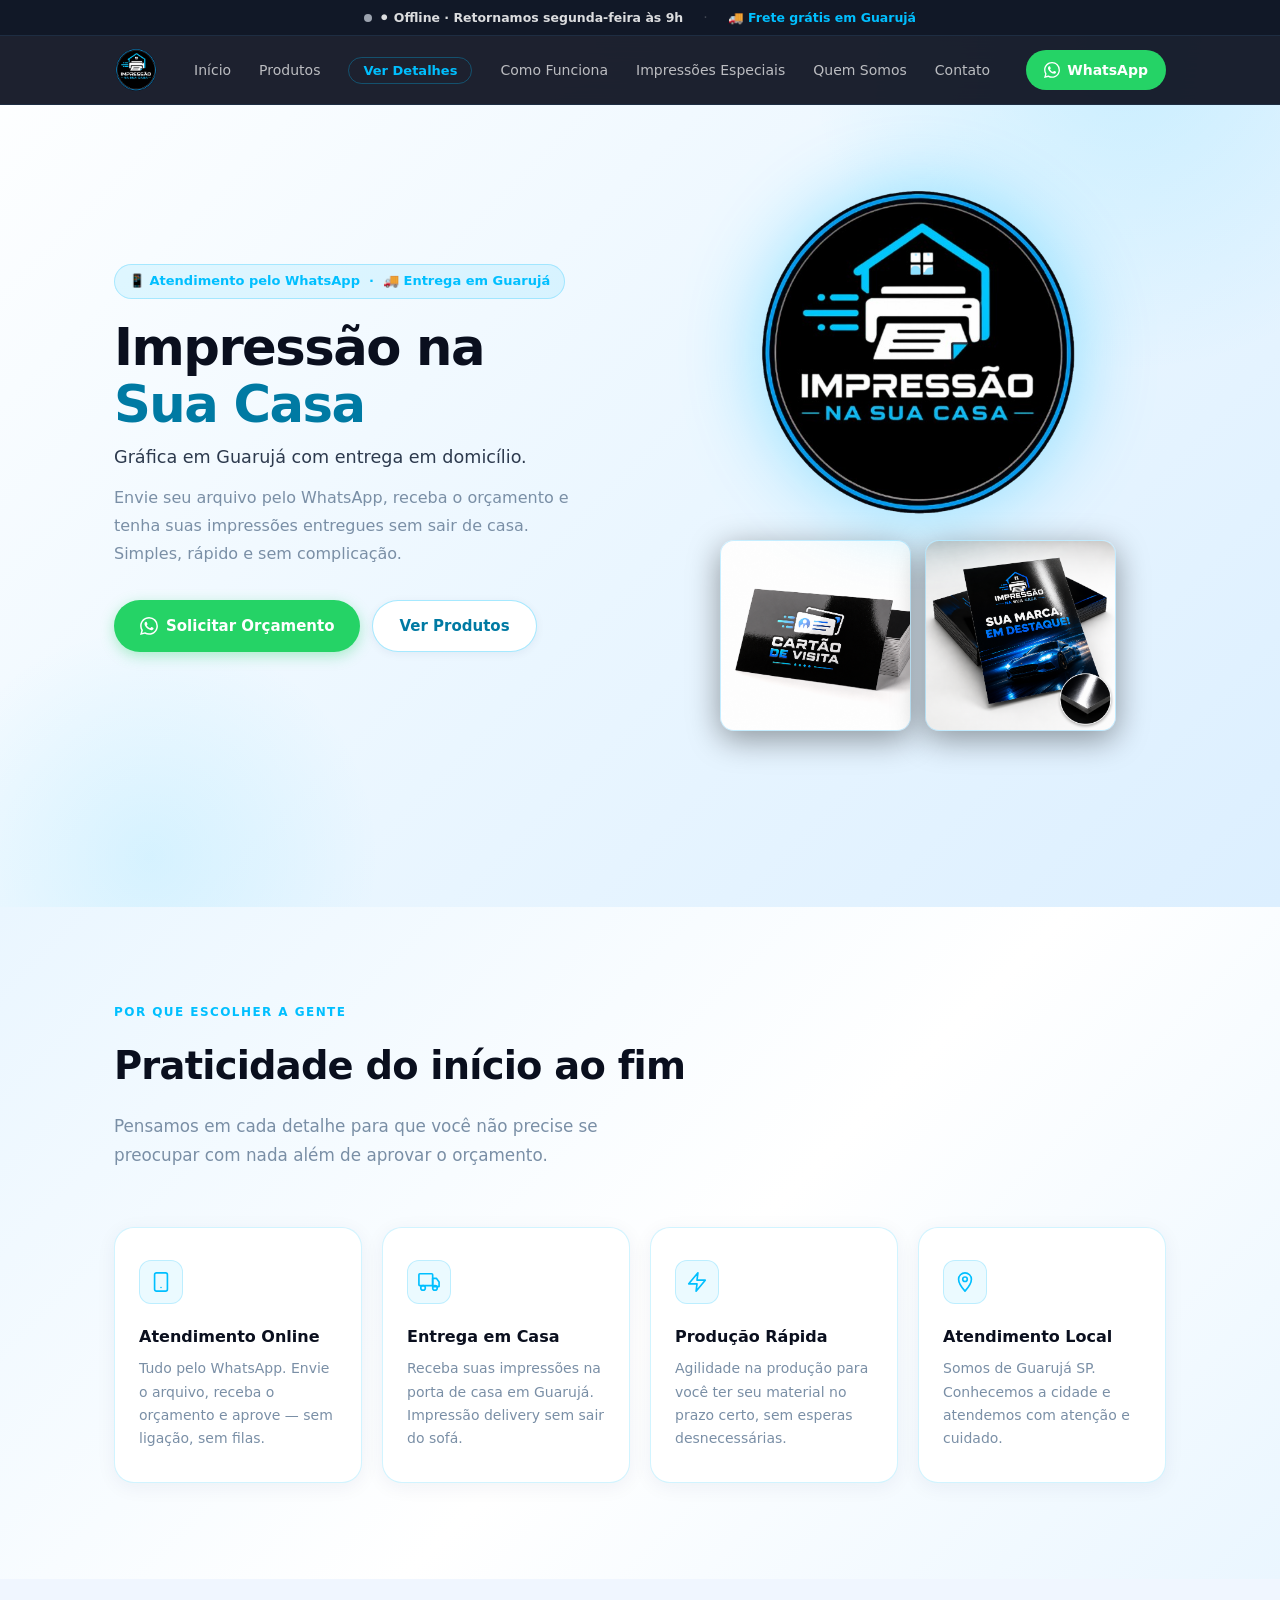
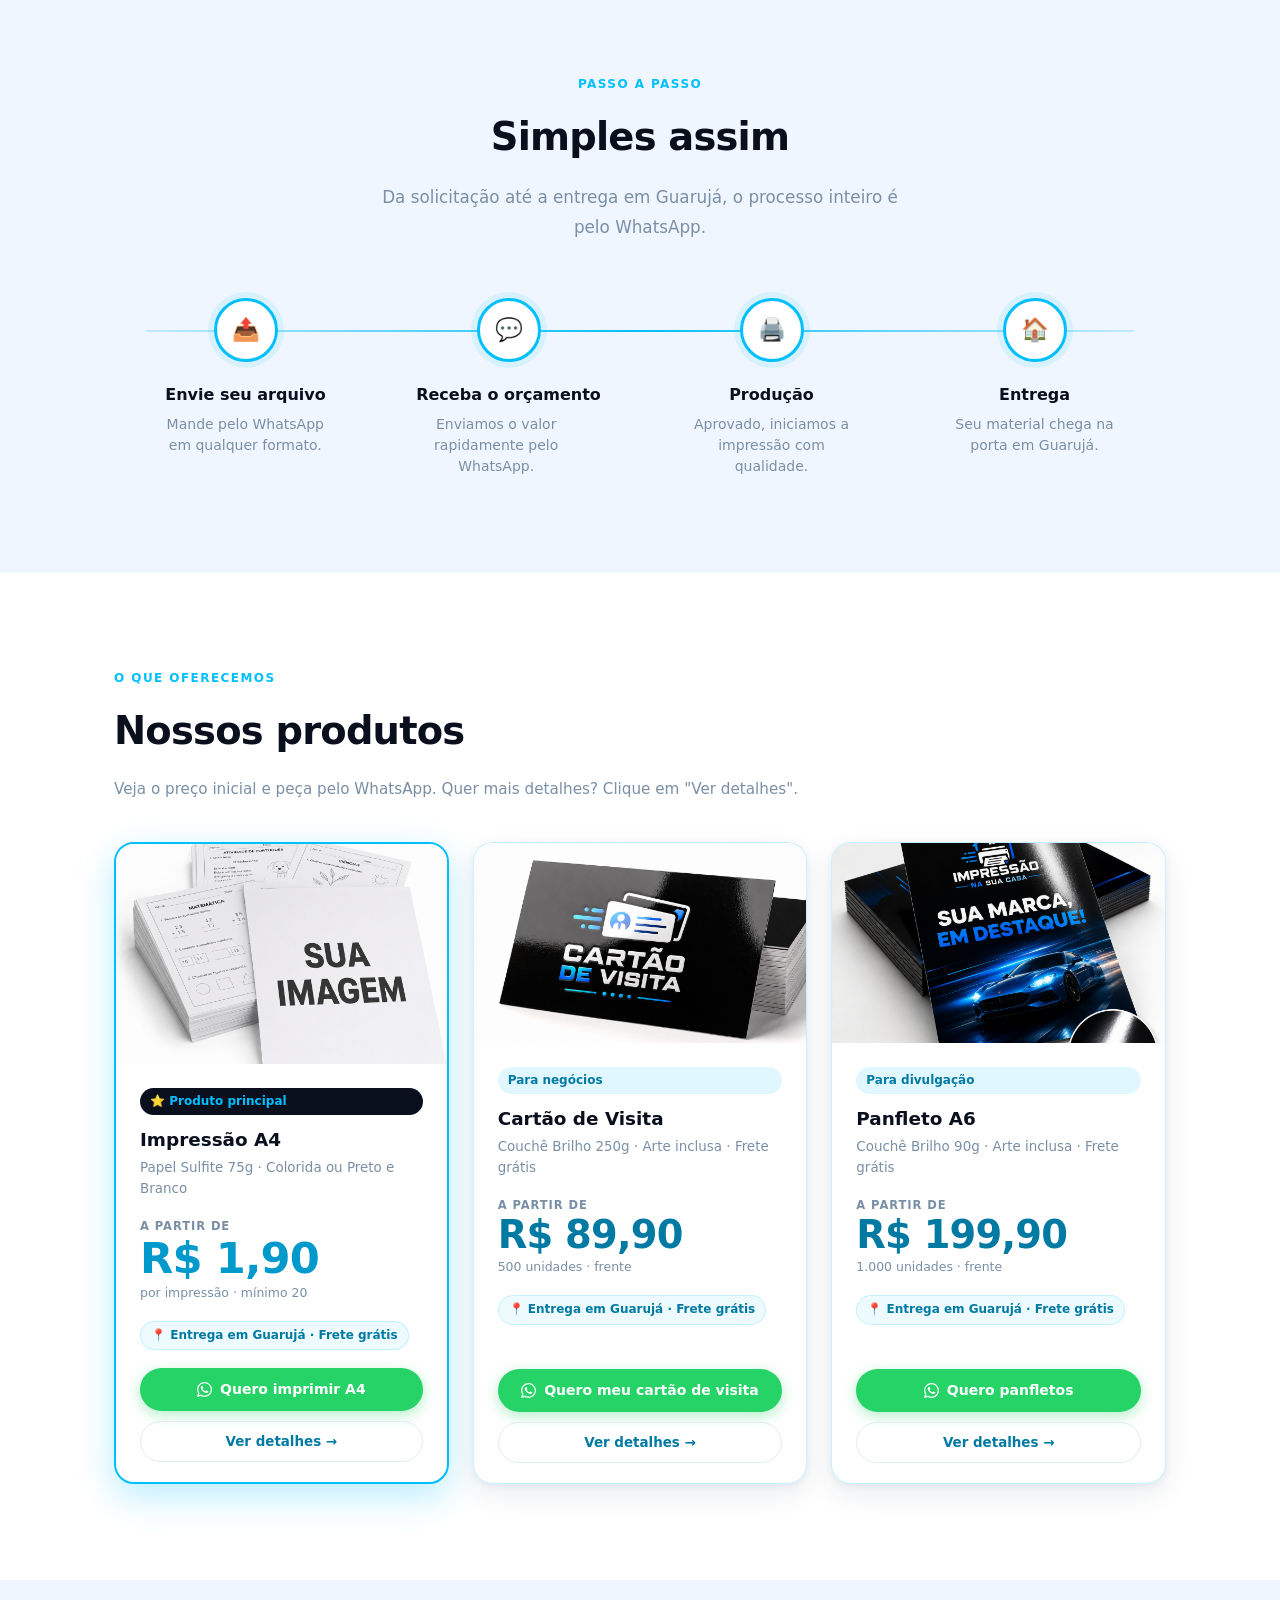
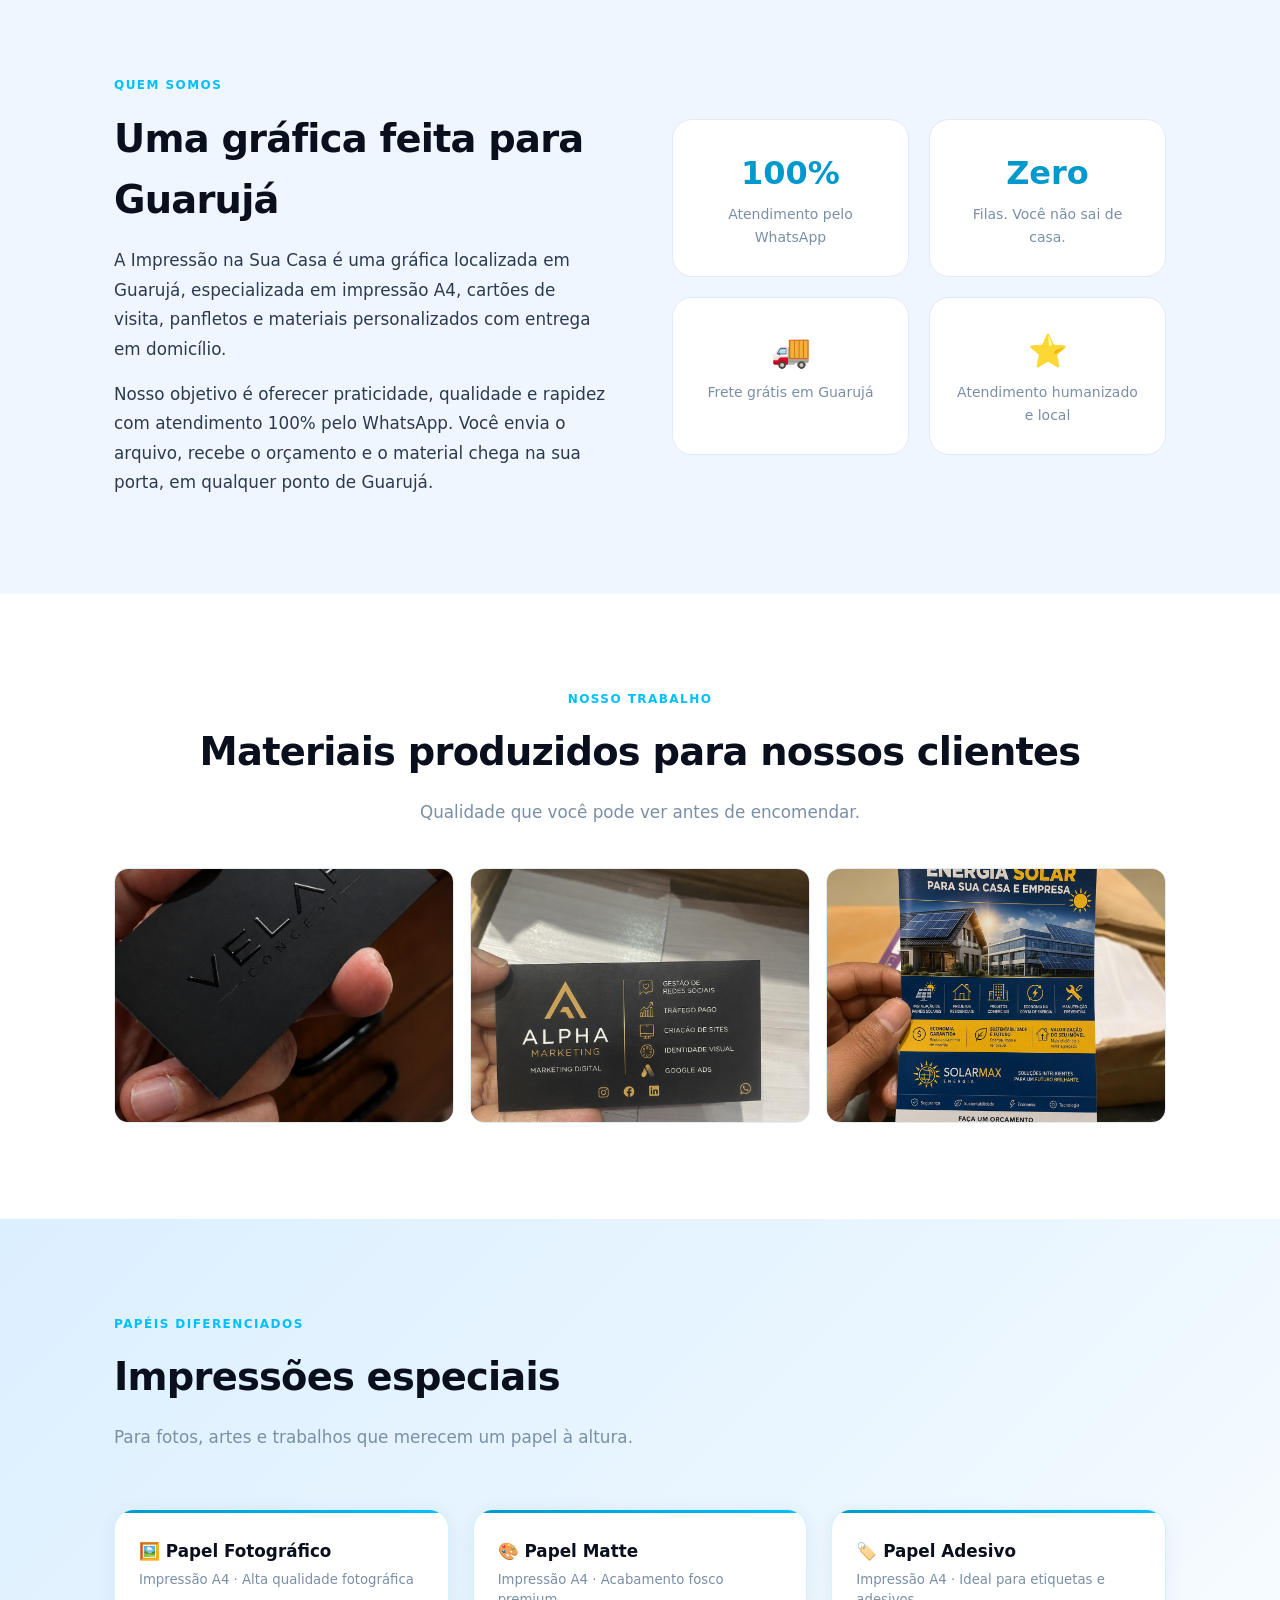
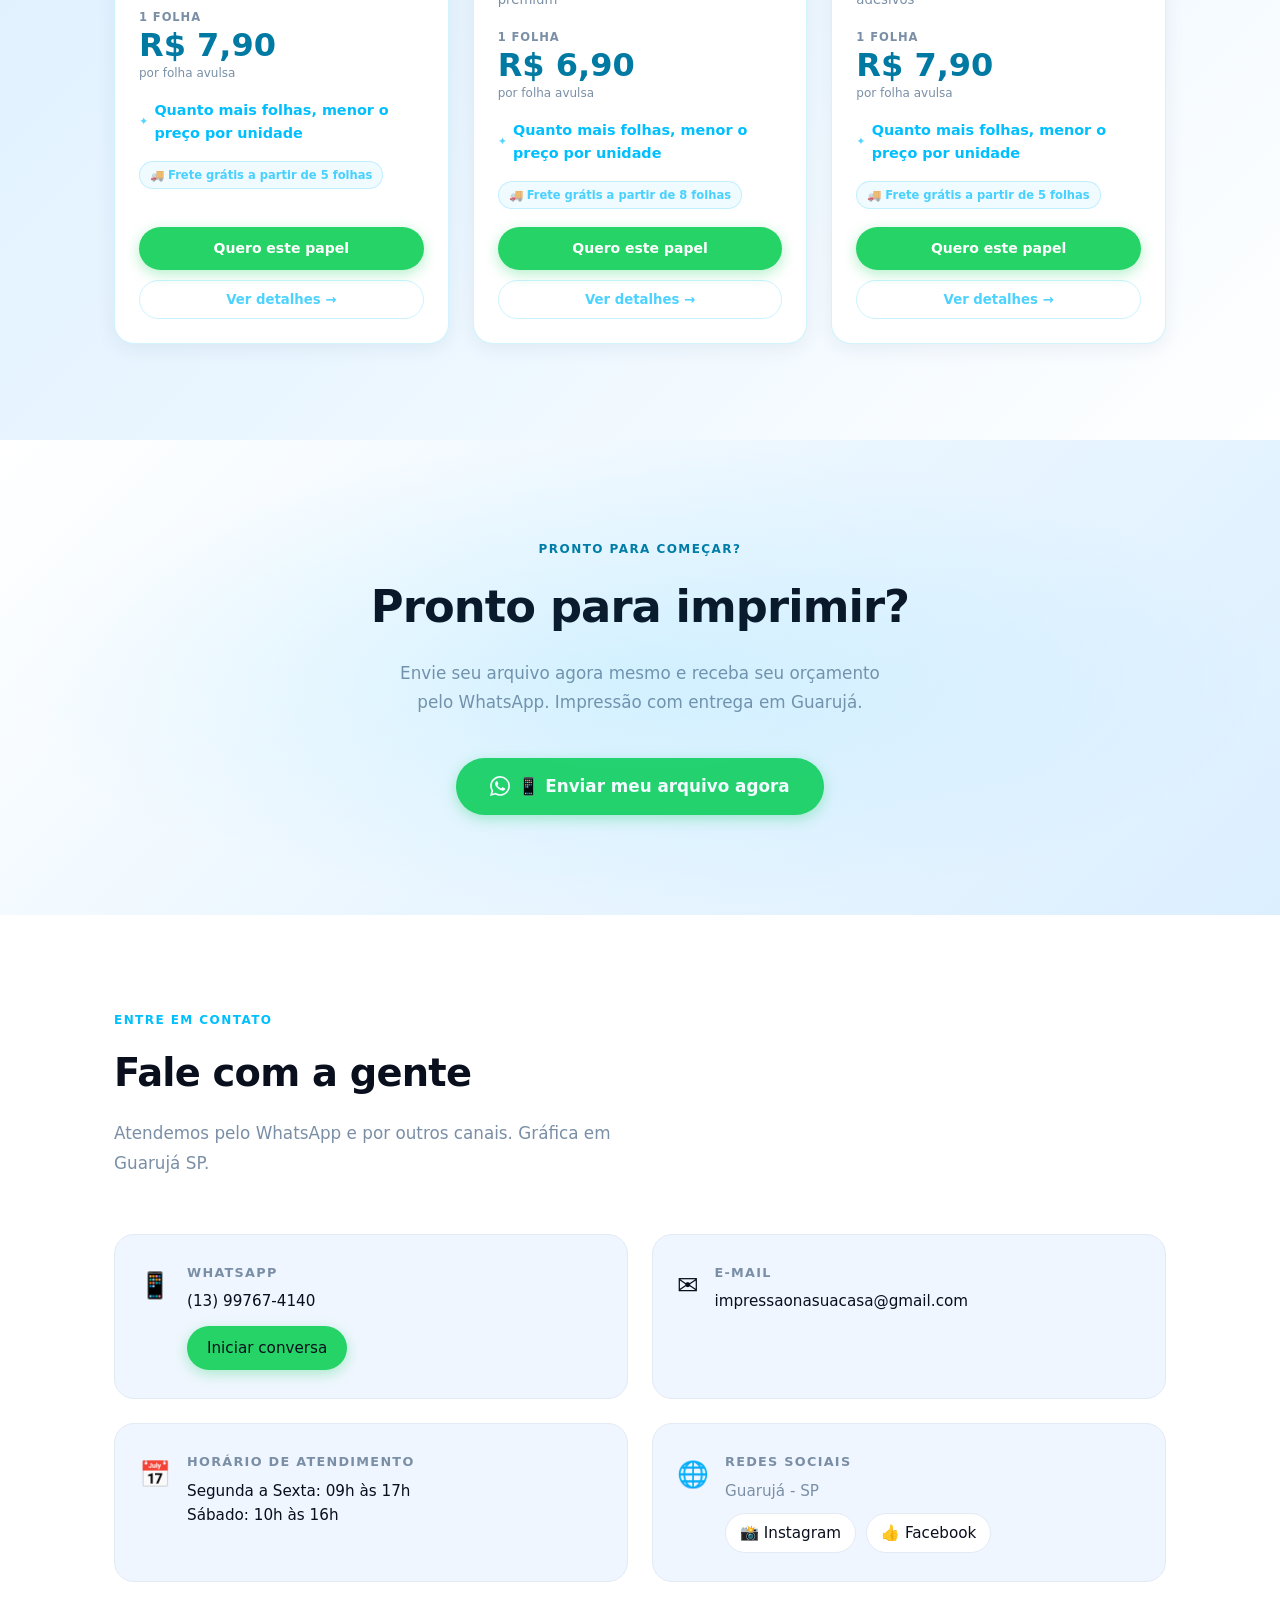
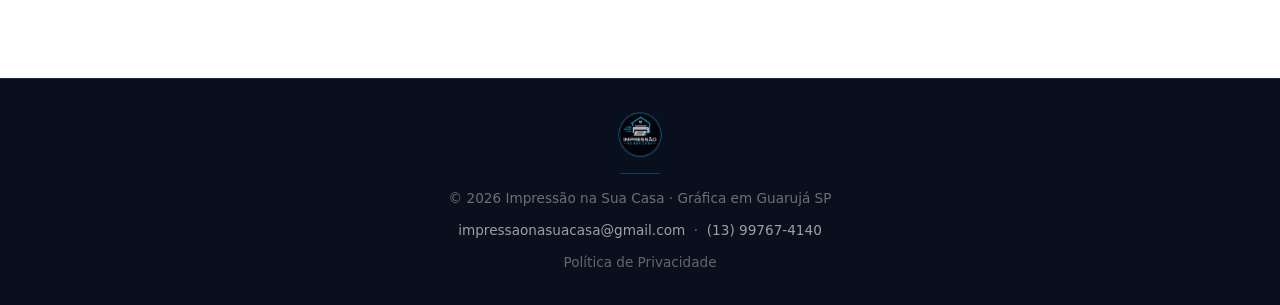
==== commit 922eb555: "add" ====
--- a/index.html
+++ b/index.html
@@ -30,6 +30,7 @@
       --blue-light:rgba(0,191,255,.12);--blue-glow:rgba(0,191,255,.25);
       --navy:#0a0f1e;--navy2:#111827;--navy3:#1a2535;--slate:#2d3a4e;
       --muted:#7a8fa6;--light:#f0f6ff;--white:#ffffff;
+      --sky:#dcefff;--sky-soft:#eaf6ff;
       --border:#1e2d42;--border-light:#e2eaf3;
       --wpp:#25D366;--wpp-dark:#128C7E;
       --radius-sm:8px;--radius:14px;--radius-lg:20px;
@@ -51,8 +52,8 @@
     .btn{display:inline-flex;align-items:center;gap:8px;padding:13px 26px;border-radius:50px;font-size:15px;font-weight:600;cursor:pointer;border:none;transition:all .2s ease;white-space:nowrap;text-decoration:none}
     .btn-wpp{background:var(--wpp);color:var(--white);box-shadow:0 4px 14px rgba(37,211,102,.35)}
     .btn-wpp:hover{background:var(--wpp-dark);transform:translateY(-2px);box-shadow:0 6px 24px rgba(37,211,102,.45)}
-    .btn-outline{background:transparent;color:var(--white);border:1.5px solid rgba(255,255,255,.25)}
-    .btn-outline:hover{border-color:var(--blue);color:var(--blue);background:var(--blue-light)}
+    .btn-outline{background:var(--white);color:var(--blue-deeper);border:1.5px solid rgba(0,191,255,.35);box-shadow:0 2px 10px rgba(15,40,80,.06)}
+    .btn-outline:hover{border-color:var(--blue);color:var(--blue-dark);background:var(--blue-light)}
     .btn-sm{padding:10px 20px;font-size:14px}
     .btn:focus-visible,a:focus-visible{outline:2px solid var(--blue);outline-offset:3px;border-radius:4px}
 
@@ -96,15 +97,15 @@
     .mobile-menu .btn{margin-top:24px;justify-content:center}
 
     /* ── Hero ── */
-    #inicio{padding-top:calc(var(--ribbon-h) + var(--nav-h));min-height:100vh;display:flex;align-items:center;background:linear-gradient(135deg,var(--navy) 0%,var(--navy2) 60%,#0a1628 100%);position:relative;overflow:hidden}
-    #inicio::before{content:'';position:absolute;top:-300px;right:-200px;width:700px;height:700px;border-radius:50%;background:radial-gradient(circle,rgba(0,191,255,.08) 0%,transparent 65%);pointer-events:none}
-    #inicio::after{content:'';position:absolute;bottom:-200px;left:-100px;width:500px;height:500px;border-radius:50%;background:radial-gradient(circle,rgba(0,191,255,.05) 0%,transparent 65%);pointer-events:none}
+    #inicio{padding-top:calc(var(--ribbon-h) + var(--nav-h));min-height:100vh;display:flex;align-items:center;background:linear-gradient(135deg,var(--white) 0%,var(--sky-soft) 55%,var(--sky) 100%);position:relative;overflow:hidden}
+    #inicio::before{content:'';position:absolute;top:-300px;right:-200px;width:700px;height:700px;border-radius:50%;background:radial-gradient(circle,rgba(0,191,255,.14) 0%,transparent 65%);pointer-events:none}
+    #inicio::after{content:'';position:absolute;bottom:-200px;left:-100px;width:500px;height:500px;border-radius:50%;background:radial-gradient(circle,rgba(0,191,255,.1) 0%,transparent 65%);pointer-events:none}
     .hero-inner{display:grid;grid-template-columns:1fr 1fr;gap:60px;align-items:center;padding:80px 0;position:relative;z-index:1}
     .hero-badge{display:inline-flex;align-items:center;gap:6px;background:rgba(0,191,255,.1);color:var(--blue);padding:6px 14px;border-radius:50px;font-size:13px;font-weight:600;margin-bottom:20px;border:1px solid rgba(0,191,255,.25)}
-    .hero-h1{font-size:clamp(2.2rem,4vw,3.4rem);font-weight:800;line-height:1.12;letter-spacing:-.03em;margin-bottom:10px;color:var(--white)}
-    .hero-h1 span{color:var(--blue)}
-    .hero-sub{font-size:1.1rem;color:rgba(255,255,255,.6);margin-bottom:12px;font-weight:500}
-    .hero-p{font-size:1rem;color:rgba(255,255,255,.5);margin-bottom:32px;max-width:480px;line-height:1.75}
+    .hero-h1{font-size:clamp(2.2rem,4vw,3.4rem);font-weight:800;line-height:1.12;letter-spacing:-.03em;margin-bottom:10px;color:var(--navy)}
+    .hero-h1 span{color:var(--blue-deeper)}
+    .hero-sub{font-size:1.1rem;color:var(--slate);margin-bottom:12px;font-weight:500}
+    .hero-p{font-size:1rem;color:var(--muted);margin-bottom:32px;max-width:480px;line-height:1.75}
     .hero-actions{display:flex;gap:12px;flex-wrap:wrap}
     .hero-imgs{position:relative;display:flex;flex-direction:column;align-items:center;gap:16px}
     .hero-logo-wrap{width:80%;display:flex;justify-content:center}
@@ -123,16 +124,16 @@
     .section-desc{font-size:1.05rem;color:var(--muted);max-width:520px;line-height:1.75}
 
     /* ── Diferenciais ── */
-    #diferenciais{background:var(--navy);color:var(--white)}
-    #diferenciais .section-title{color:var(--white)}
-    #diferenciais .section-desc{color:rgba(255,255,255,.5)}
+    #diferenciais{background:linear-gradient(135deg,var(--sky-soft) 0%,var(--white) 55%,var(--sky-soft) 100%);color:var(--navy)}
+    #diferenciais .section-title{color:var(--navy)}
+    #diferenciais .section-desc{color:var(--muted)}
     .dif-grid{display:grid;grid-template-columns:repeat(4,1fr);gap:20px;margin-top:56px}
-    .dif-card{background:rgba(0,191,255,.04);border:1px solid rgba(0,191,255,.12);border-radius:var(--radius-lg);padding:32px 24px;transition:all .3s}
-    .dif-card:hover{background:rgba(0,191,255,.08);transform:translateY(-4px);border-color:rgba(0,191,255,.3);box-shadow:var(--shadow-blue)}
+    .dif-card{background:var(--white);border:1px solid rgba(0,191,255,.18);border-radius:var(--radius-lg);padding:32px 24px;transition:all .3s;box-shadow:0 4px 20px rgba(15,40,80,.06)}
+    .dif-card:hover{background:var(--white);transform:translateY(-4px);border-color:rgba(0,191,255,.4);box-shadow:0 12px 32px rgba(0,191,255,.16)}
     .dif-icon{width:44px;height:44px;margin-bottom:20px;display:flex;align-items:center;justify-content:center;background:rgba(0,191,255,.08);border:1px solid rgba(0,191,255,.2);border-radius:12px;flex-shrink:0}
     .dif-icon svg{width:22px;height:22px;stroke:var(--blue);fill:none;stroke-width:1.8;stroke-linecap:round;stroke-linejoin:round}
-    .dif-card h3{font-size:1rem;font-weight:700;margin-bottom:8px;color:var(--white)}
-    .dif-card p{font-size:.875rem;color:rgba(255,255,255,.5);line-height:1.65}
+    .dif-card h3{font-size:1rem;font-weight:700;margin-bottom:8px;color:var(--navy)}
+    .dif-card p{font-size:.875rem;color:var(--muted);line-height:1.65}
 
     /* ── Como Funciona ── */
     #como-funciona{background:var(--light)}
@@ -147,12 +148,12 @@
     #produtos{background:var(--white)}
     .prod-intro{font-size:.95rem;color:var(--muted);margin-top:8px;margin-bottom:40px}
     .prod-grid{display:grid;grid-template-columns:repeat(3,1fr);gap:24px}
-    .prod-card{background:var(--white);border:1px solid var(--border-light);border-radius:var(--radius-lg);overflow:hidden;transition:all .3s;box-shadow:var(--shadow-sm);display:flex;flex-direction:column;position:relative}
+    .prod-card{background:var(--white);border:1px solid rgba(0,191,255,.22);border-radius:var(--radius-lg);overflow:hidden;transition:all .3s;box-shadow:0 10px 28px rgba(15,40,80,.09),0 2px 8px rgba(15,40,80,.05);display:flex;flex-direction:column;position:relative}
     .prod-card .card-full-link{position:absolute;inset:0;z-index:1}
     .prod-card .prod-actions{position:relative;z-index:2}
-    .prod-card:hover{box-shadow:0 16px 48px rgba(0,191,255,.15);transform:translateY(-5px);border-color:rgba(0,191,255,.3)}
-    .prod-card.featured{border:2px solid var(--blue);box-shadow:var(--shadow-blue)}
-    .prod-card.featured:hover{box-shadow:0 16px 56px rgba(0,191,255,.3);transform:translateY(-6px)}
+    .prod-card:hover{box-shadow:0 20px 52px rgba(0,191,255,.22);transform:translateY(-6px);border-color:rgba(0,191,255,.4)}
+    .prod-card.featured{border:2px solid var(--blue);box-shadow:0 12px 36px rgba(0,191,255,.28)}
+    .prod-card.featured:hover{box-shadow:0 20px 60px rgba(0,191,255,.36);transform:translateY(-7px)}
     .prod-card-img{width:100%;height:200px;object-fit:cover;background:var(--light);display:block}
     .prod-card-body>a:first-child,.prod-card>a:first-child{display:block;cursor:pointer}
     .prod-card.featured .prod-card-img{height:220px}
@@ -201,19 +202,19 @@
     #lightbox-close{position:absolute;top:20px;right:24px;color:var(--white);font-size:2rem;cursor:pointer;line-height:1;background:none;border:none;padding:8px}
 
     /* ── Impressões Especiais ── */
-    #especiais{background:var(--navy);color:var(--white)}
-    #especiais .section-title{color:var(--white)}
-    #especiais .section-desc{color:rgba(255,255,255,.5)}
+    #especiais{background:linear-gradient(135deg,var(--sky) 0%,var(--sky-soft) 50%,var(--white) 100%);color:var(--navy)}
+    #especiais .section-title{color:var(--navy)}
+    #especiais .section-desc{color:var(--muted)}
     .especiais-grid{display:grid;grid-template-columns:repeat(3,1fr);gap:24px;margin-top:56px}
-    .especial-card{background:rgba(255,255,255,.03);border:1px solid rgba(0,191,255,.15);border-radius:var(--radius-lg);padding:28px 24px 24px;transition:all .3s;position:relative;overflow:hidden;display:flex;flex-direction:column}
+    .especial-card{background:var(--white);border:1px solid rgba(0,191,255,.18);border-radius:var(--radius-lg);padding:28px 24px 24px;transition:all .3s;position:relative;overflow:hidden;display:flex;flex-direction:column;box-shadow:0 4px 20px rgba(15,40,80,.07)}
     .especial-card::before{content:'';position:absolute;top:0;left:0;right:0;height:3px;background:linear-gradient(90deg,var(--blue-dark),var(--blue))}
-    .especial-card:hover{box-shadow:var(--shadow-blue);transform:translateY(-4px);border-color:rgba(0,191,255,.35);background:rgba(0,191,255,.05)}
-    .especial-card h3{font-size:1.05rem;font-weight:800;margin-bottom:6px;color:var(--white)}
-    .especial-desc{font-size:.83rem;color:rgba(255,255,255,.45);margin-bottom:18px;line-height:1.5}
+    .especial-card:hover{box-shadow:0 14px 36px rgba(0,191,255,.2);transform:translateY(-4px);border-color:rgba(0,191,255,.4);background:var(--white)}
+    .especial-card h3{font-size:1.05rem;font-weight:800;margin-bottom:6px;color:var(--navy)}
+    .especial-desc{font-size:.83rem;color:var(--muted);margin-bottom:18px;line-height:1.5}
     .esp-price-block{margin-bottom:8px}
-    .esp-price-from{font-size:.72rem;font-weight:700;text-transform:uppercase;letter-spacing:.08em;color:rgba(255,255,255,.4);margin-bottom:2px}
-    .esp-price-val{font-size:2rem;font-weight:900;color:var(--blue);line-height:1}
-    .esp-price-note{font-size:.75rem;color:rgba(255,255,255,.35);margin-top:3px}
+    .esp-price-from{font-size:.72rem;font-weight:700;text-transform:uppercase;letter-spacing:.08em;color:var(--muted);margin-bottom:2px}
+    .esp-price-val{font-size:2rem;font-weight:900;color:var(--blue-deeper);line-height:1}
+    .esp-price-note{font-size:.75rem;color:var(--muted);margin-top:3px}
     /* ALTERAÇÃO 3 — hint destacada */
     .esp-price-hint{
       font-size:.9rem;
@@ -231,11 +232,11 @@
     .btn-esp-detalhes:hover{border-color:var(--blue);color:var(--blue);background:rgba(0,191,255,.07)}
 
     /* ── CTA ── */
-    #cta{background:linear-gradient(135deg,var(--navy) 0%,#071020 100%);color:var(--white);text-align:center;padding:100px 0;position:relative;overflow:hidden}
-    #cta::before{content:'';position:absolute;inset:0;background:radial-gradient(ellipse at center,rgba(0,191,255,.07) 0%,transparent 70%);pointer-events:none}
-    #cta .section-label{color:rgba(0,191,255,.6)}
-    #cta .section-title{color:var(--white);font-size:clamp(2rem,3.5vw,3rem)}
-    #cta .section-desc{color:rgba(255,255,255,.55);margin:0 auto 40px;max-width:480px}
+    #cta{background:linear-gradient(135deg,var(--white) 0%,var(--sky-soft) 50%,var(--sky) 100%);color:var(--navy);text-align:center;padding:100px 0;position:relative;overflow:hidden}
+    #cta::before{content:'';position:absolute;inset:0;background:radial-gradient(ellipse at center,rgba(0,191,255,.1) 0%,transparent 70%);pointer-events:none}
+    #cta .section-label{color:var(--blue-deeper)}
+    #cta .section-title{color:var(--navy);font-size:clamp(2rem,3.5vw,3rem)}
+    #cta .section-desc{color:var(--muted);margin:0 auto 40px;max-width:480px}
 
     /* ── Contato ── */
     #contato{background:var(--white)}
@@ -348,6 +349,16 @@
       .prod-price-val{font-size:2rem}
       .prod-card.featured .prod-price-val{font-size:2.2rem}
     }
+
+    /* ── Navegação interna de produtos (overlay + iframe) ── */
+    #product-overlay{position:fixed;inset:0;z-index:500;background:var(--navy);display:none;flex-direction:column}
+    #product-overlay.open{display:flex}
+    #product-overlay-bar{display:flex;align-items:center;gap:12px;height:56px;flex-shrink:0;padding:0 16px;background:var(--navy2);border-bottom:1px solid var(--border)}
+    #product-overlay-back{display:flex;align-items:center;gap:8px;background:none;border:none;color:var(--white);font-size:14px;font-weight:600;cursor:pointer;padding:8px 10px;border-radius:50px;transition:background .2s}
+    #product-overlay-back:hover{background:rgba(255,255,255,.08)}
+    #product-overlay-back svg{width:18px;height:18px;stroke:var(--white);fill:none;stroke-width:2;stroke-linecap:round;stroke-linejoin:round}
+    #product-overlay-loading{position:absolute;top:56px;left:0;right:0;bottom:0;display:flex;align-items:center;justify-content:center;background:var(--white);color:var(--muted);font-size:14px;font-weight:600}
+    #product-overlay iframe{flex:1;width:100%;border:none;background:var(--white)}
   </style>
 </head>
 <body>
@@ -448,7 +459,7 @@
   <div class="container">
     <div class="reveal">
       <p class="section-label">Por que escolher a gente</p>
-      <h2 class="section-title" id="dif-title" style="color:var(--white)">Praticidade do início ao fim</h2>
+      <h2 class="section-title" id="dif-title" style="color:var(--navy)">Praticidade do início ao fim</h2>
       <p class="section-desc">Pensamos em cada detalhe para que você não precise se preocupar com nada além de aprovar o orçamento.</p>
     </div>
     <div class="dif-grid">
@@ -652,7 +663,7 @@
   <div class="container">
     <div class="reveal">
       <p class="section-label">Papéis diferenciados</p>
-      <h2 class="section-title" id="esp-title" style="color:var(--white)">Impressões especiais</h2>
+      <h2 class="section-title" id="esp-title" style="color:var(--navy)">Impressões especiais</h2>
       <p class="section-desc">Para fotos, artes e trabalhos que merecem um papel à altura.</p>
     </div>
     <div class="especiais-grid">
@@ -811,6 +822,18 @@
   </button>
 </div>
 
+<!-- ════ NAVEGAÇÃO INTERNA DE PRODUTOS (mantém o endereço do site sem trocar de página) ════ -->
+<div id="product-overlay" role="dialog" aria-modal="true" aria-hidden="true" aria-label="Detalhes do produto">
+  <div id="product-overlay-bar">
+    <button id="product-overlay-back" aria-label="Voltar ao início">
+      <svg viewBox="0 0 24 24" aria-hidden="true"><path d="M15 18l-6-6 6-6"/></svg>
+      Voltar ao início
+    </button>
+  </div>
+  <div id="product-overlay-loading">Carregando…</div>
+  <iframe id="product-overlay-frame" title="Detalhes do produto" src="about:blank"></iframe>
+</div>
+
 <script>
 (function(){
 'use strict';
@@ -834,8 +857,8 @@
   var wkdays=['mon','tue','wed','thu','fri'];
   var isWkday=wkdays.indexOf(d)!==-1;var isSat=d==='sat';
   var online=false;var msg='';
-  if(isWkday&&h>=9&&h<17){online=true;msg='● Online agora · fecha às 17h';}
-  else if(isSat&&h>=10&&h<16){online=true;msg='● Online agora · fecha às 16h';}
+  if(isWkday&&h>=9&&h<17){online=true;msg='Online agora · fecha às 17h';}
+  else if(isSat&&h>=10&&h<16){online=true;msg='Online agora · fecha às 16h';}
   else{
     var next='';
     if(isWkday&&h<9)next='hoje às 9h';
@@ -1016,6 +1039,62 @@
 if(document.readyState==='complete'){ scheduleWppCard(); }
 else{ window.addEventListener('load',scheduleWppCard); }
 
+/* ── Navegação interna de produtos ──
+   Abre impressao-a4.html / visita.html / divulgacao.html / especiais.html
+   dentro de um iframe interno, sem nunca trocar a URL do navegador.
+   Clique com Ctrl/Cmd/Shift ou botão do meio continua abrindo em nova aba normalmente. */
+var INTERNAL_PAGES=['impressao-a4.html','visita.html','divulgacao.html','especiais.html'];
+var productOverlay=document.getElementById('product-overlay');
+var productFrame=document.getElementById('product-overlay-frame');
+var productLoading=document.getElementById('product-overlay-loading');
+var productBackBtn=document.getElementById('product-overlay-back');
+var overlayOpenedByUs=false;
+
+function openProductPage(href){
+  productLoading.style.display='flex';
+  productFrame.src=href;
+  productOverlay.classList.add('open');
+  productOverlay.setAttribute('aria-hidden','false');
+  document.body.style.overflow='hidden';
+  if(mob.classList.contains('open'))closeMenu();
+  overlayOpenedByUs=true;
+  history.pushState({productOverlay:true},'',location.pathname+location.search);
+}
+function closeProductPage(skipHistoryBack){
+  productOverlay.classList.remove('open');
+  productOverlay.setAttribute('aria-hidden','true');
+  document.body.style.overflow='';
+  productFrame.src='about:blank';
+  productLoading.style.display='flex';
+  if(overlayOpenedByUs&&!skipHistoryBack){
+    overlayOpenedByUs=false;
+    history.back();
+  }else{
+    overlayOpenedByUs=false;
+  }
+}
+productFrame.addEventListener('load',function(){
+  if(productFrame.src!=='about:blank')productLoading.style.display='none';
+});
+productBackBtn.addEventListener('click',function(){closeProductPage(false);});
+document.addEventListener('keydown',function(e){
+  if(e.key==='Escape'&&productOverlay.classList.contains('open'))closeProductPage(false);
+});
+window.addEventListener('popstate',function(){
+  if(productOverlay.classList.contains('open'))closeProductPage(true);
+});
+document.addEventListener('click',function(e){
+  if(e.button&&e.button!==0)return;
+  if(e.ctrlKey||e.metaKey||e.shiftKey||e.altKey)return;
+  var a=e.target.closest('a[href]');
+  if(!a)return;
+  var href=a.getAttribute('href');
+  if(INTERNAL_PAGES.indexOf(href)===-1)return;
+  if(a.target&&a.target==='_blank')return;
+  e.preventDefault();
+  openProductPage(href);
+});
+
 })();
 </script>
 </body>
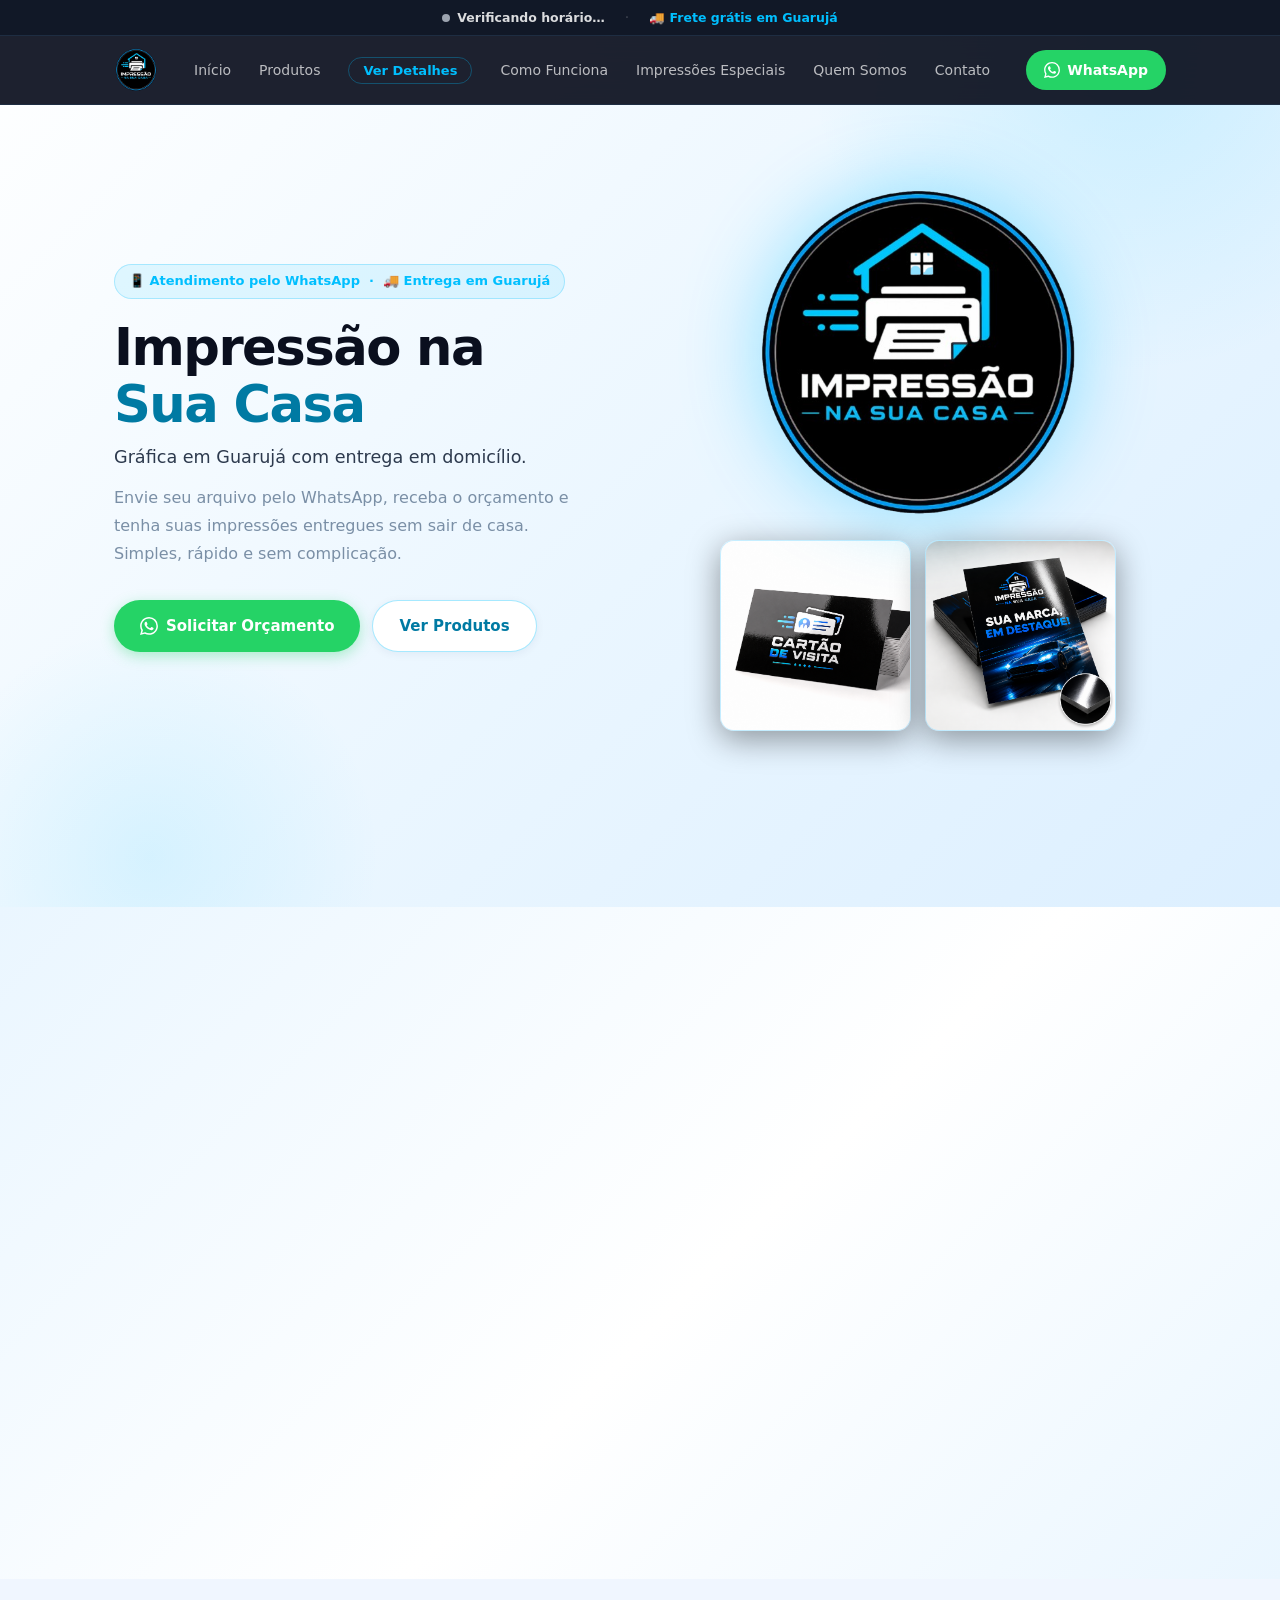
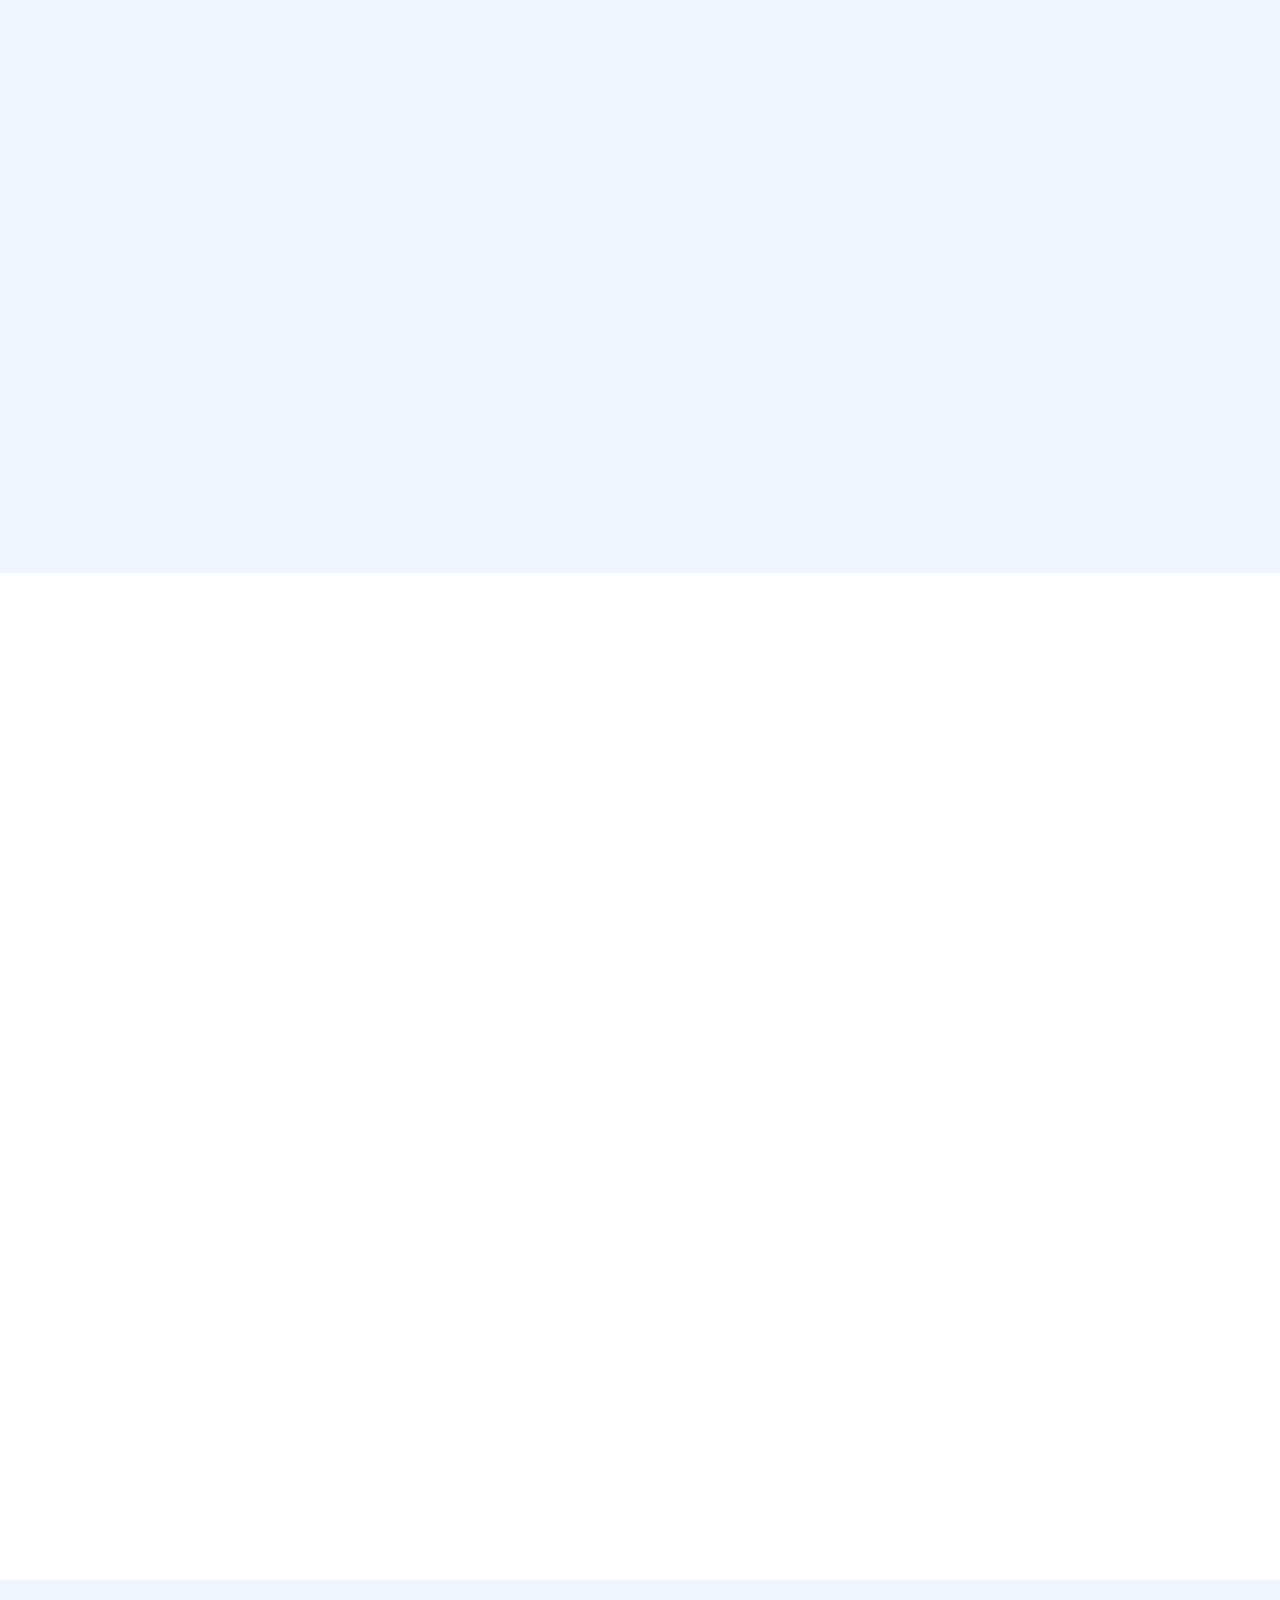
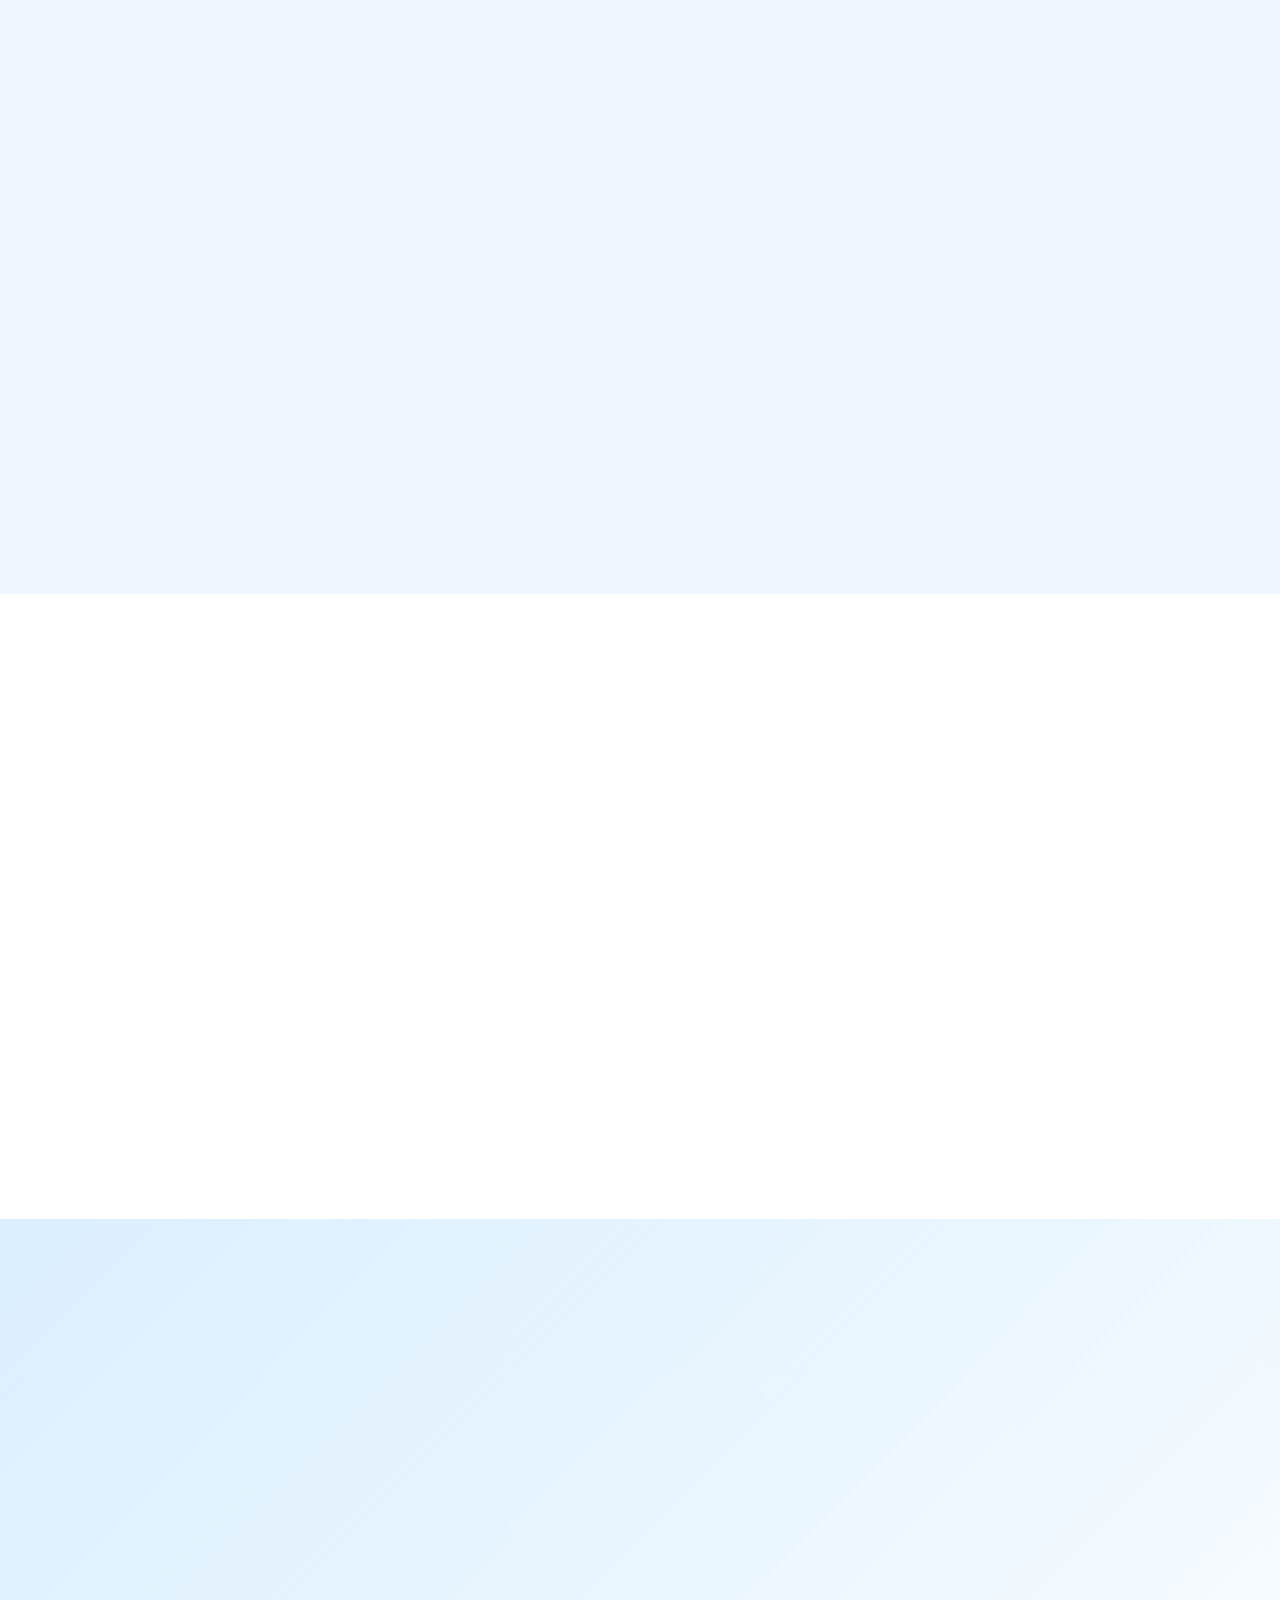
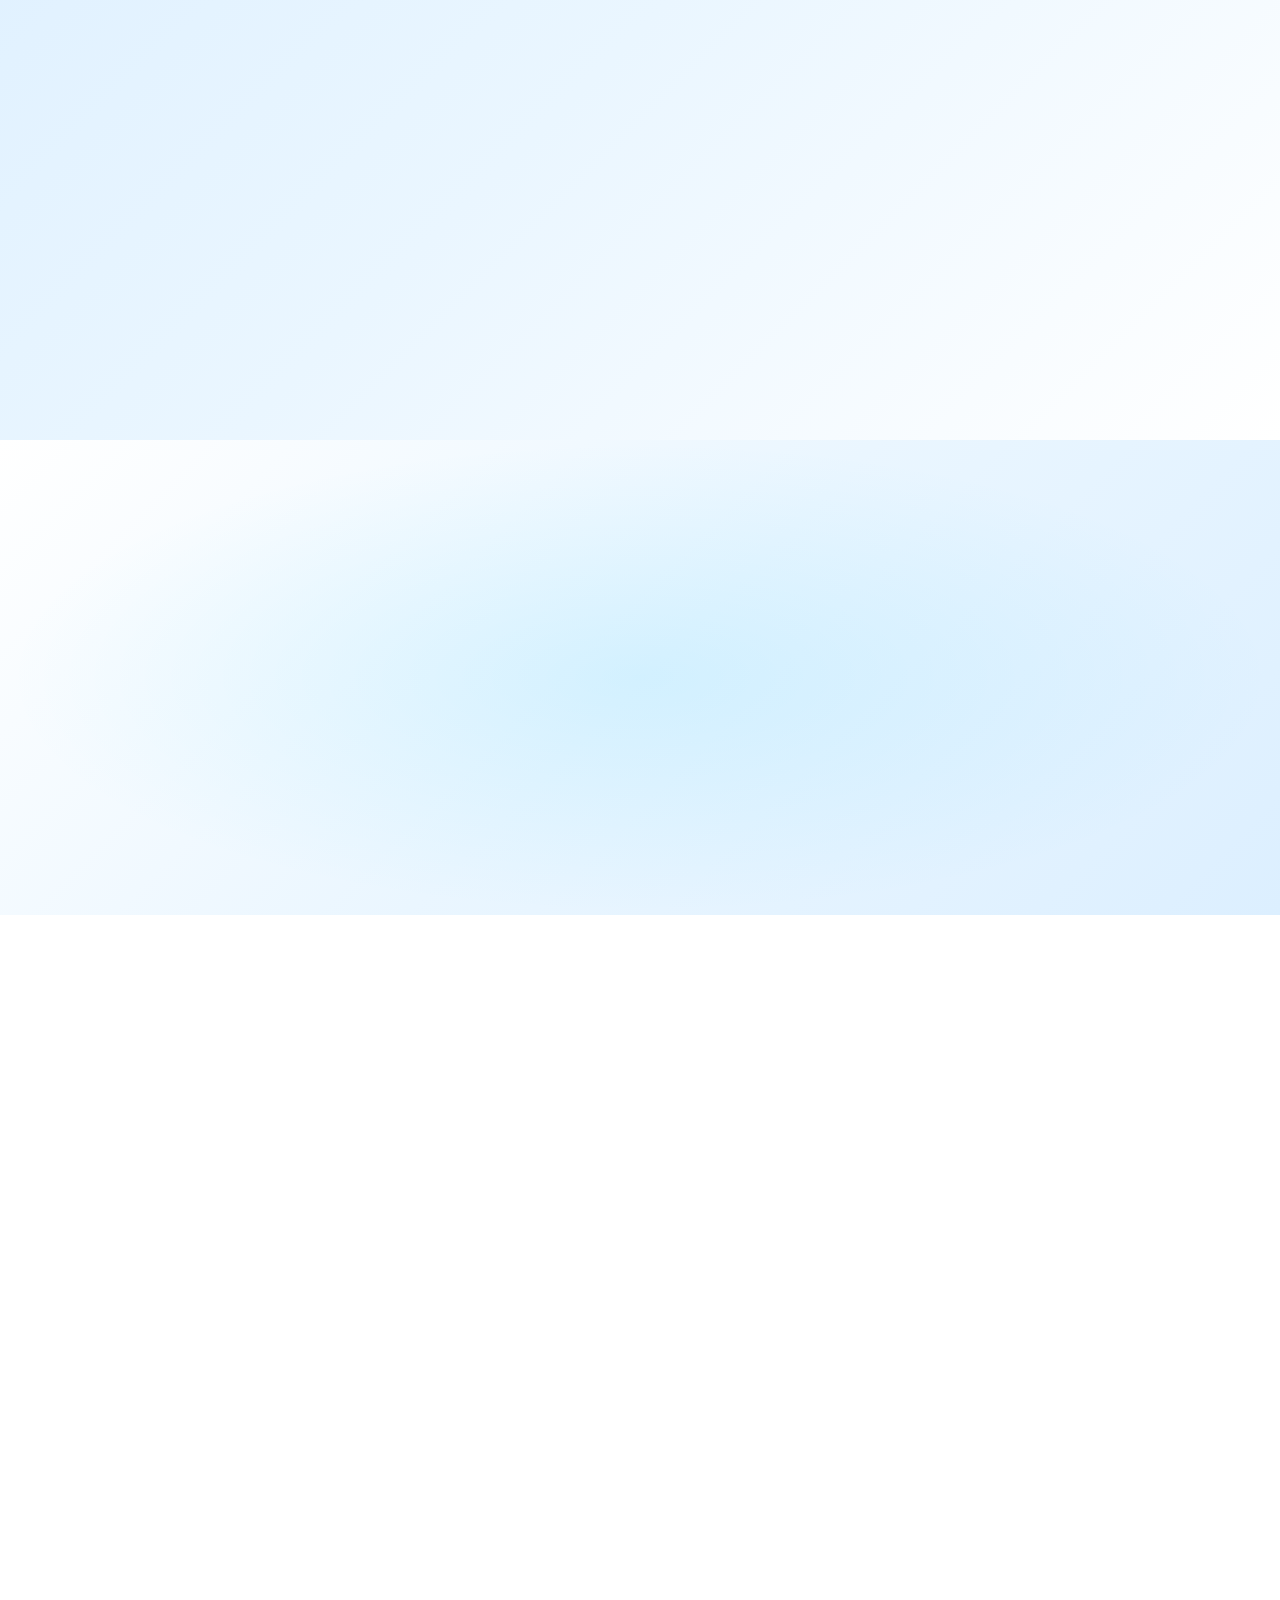
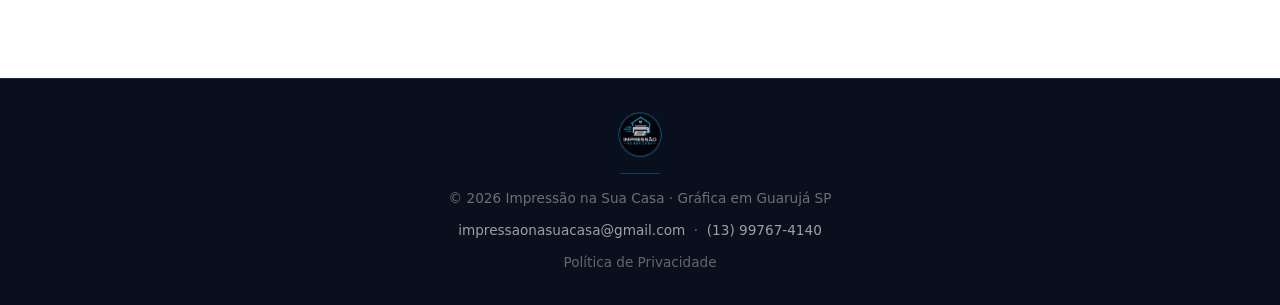
==== commit f0eb1992: "Update index.html" ====
--- a/index.html
+++ b/index.html
@@ -852,23 +852,98 @@
     return{day:days[brt.getUTCDay()],h:brt.getUTCHours(),m:brt.getUTCMinutes()};
   }
 }
-function updateRibbon(){
-  var t=nowBrasilia();var d=t.day;var h=t.h;
-  var wkdays=['mon','tue','wed','thu','fri'];
-  var isWkday=wkdays.indexOf(d)!==-1;var isSat=d==='sat';
-  var online=false;var msg='';
-  if(isWkday&&h>=9&&h<17){online=true;msg='Online agora · fecha às 17h';}
-  else if(isSat&&h>=10&&h<16){online=true;msg='Online agora · fecha às 16h';}
-  else{
-    var next='';
-    if(isWkday&&h<9)next='hoje às 9h';
-    else if(isWkday)next=(d==='fri')?'sábado às 10h':'amanhã às 9h';
-    else if(isSat&&h<10)next='hoje às 10h';
-    else next='segunda-feira às 9h';
-    msg='⚫ Offline · Retornamos '+next;
+function getBrasiliaTime() {
+  // Método principal: Intl API com timeZone explícito (funciona em todos os navegadores modernos)
+  try {
+    const formatter = new Intl.DateTimeFormat('en-US', {
+      timeZone: 'America/Sao_Paulo',
+      weekday: 'short',
+      hour: 'numeric',
+      minute: 'numeric',
+      hour12: false
+    });
+
+    const parts = formatter.formatToParts(new Date());
+    const map = {};
+    for (const p of parts) map[p.type] = p.value;
+
+    const days = { Sun:'sun', Mon:'mon', Tue:'tue', Wed:'wed', Thu:'thu', Fri:'fri', Sat:'sat' };
+    const day = days[map.weekday];
+    let h = Number(map.hour);
+    const m = Number(map.minute);
+
+    // hour12:false às vezes retorna "24" em vez de "0" em alguns motores JS
+    if (h === 24) h = 0;
+
+    if (day && !isNaN(h) && !isNaN(m)) {
+      return { day, h, m };
+    }
+    throw new Error('Falha ao interpretar data/hora');
+  } catch (_) {
+    // Fallback: Brasil não tem mais horário de verão (desde 2019) → UTC-3 fixo sempre correto
+    const brt  = new Date(Date.now() - 180 * 60000);
+    const days = ['sun','mon','tue','wed','thu','fri','sat'];
+    return {
+      day: days[brt.getUTCDay()],
+      h: brt.getUTCHours(),
+      m: brt.getUTCMinutes()
+    };
   }
-  document.getElementById('ribbon-status-text').textContent=msg;
-  document.getElementById('ribbon-dot').className='ribbon-dot'+(online?' online':'');
+}
+
+function checkHoursAndStatus() {
+  const { day, h, m } = getBrasiliaTime();
+  const t       = h + m / 60;
+  const weekday = ['mon','tue','wed','thu','fri'].includes(day);
+  const weekend = day === 'sat' || day === 'sun';
+
+  let online = false;
+  let label  = '';
+
+  if (weekday && t >= 9 && t < 17) {
+    online = true;
+    label  = 'Online agora · Respondemos rapidamente!';
+  } else if (weekend && t >= 10 && t < 16) {
+    online = true;
+    label  = 'Online agora · Respondemos rapidamente!';
+  } else if (weekday && t < 9) {
+    label = '⚫ Offline · Retornamos hoje às 9h';
+  } else if (weekday && t >= 17) {
+    label = day === 'fri'
+      ? '⚫ Offline · Retornamos sábado às 10h'
+      : '⚫ Offline · Retornamos amanhã às 9h';
+  } else if (day === 'sat' && t < 10) {
+    label = '⚫ Offline · Retornamos hoje às 10h';
+  } else if (day === 'sat' && t >= 16) {
+    label = '⚫ Offline · Retornamos amanhã às 10h';
+  } else if (day === 'sun' && t < 10) {
+    label = '⚫ Offline · Retornamos hoje às 10h';
+  } else { // domingo depois das 16h
+    label = '⚫ Offline · Retornamos segunda às 9h';
+  }
+
+  const dot  = document.getElementById('status-dot');
+  const text = document.getElementById('status-text');
+  if (online) {
+    dot.className  = 'inline-block w-2 h-2 rounded-full bg-emerald-500 animate-pulse shrink-0';
+    text.className = 'text-emerald-400 font-semibold';
+  } else {
+    dot.className  = 'inline-block w-2 h-2 rounded-full bg-slate-500 shrink-0';
+    text.className = 'text-slate-400';
+  }
+  text.textContent = label;
+}
+
+// Roda ao carregar e atualiza a cada minuto, sincronizado com a virada do minuto
+checkHoursAndStatus();
+function scheduleNextTick() {
+  const delay = 60000 - (Date.now() % 60000);
+  setTimeout(() => {
+    checkHoursAndStatus();
+    scheduleNextTick();
+  }, delay);
+}
+scheduleNextTick();
 }
 updateRibbon();
 setInterval(updateRibbon,60000);
@@ -999,7 +1074,7 @@
   },150);
 },{passive:true});
 
-/* ── FAB WhatsApp: aparece em 25s, fica permanente; card some em 15s ── */
+/* ── FAB WhatsApp: aparece em 25s, fica permanente; card some em 28s ── */
 var wppCard=document.getElementById('wpp-card');
 var wppFab=document.getElementById('wpp-fab');
 var wppDismissed=false;
@@ -1015,7 +1090,7 @@
   wppCard.setAttribute('aria-hidden','false');
   wppCard.classList.remove('wpp-hiding');
   wppCard.classList.add('wpp-visible');
-  wppAutoTimer=setTimeout(dismissWppCard,15000);
+  wppAutoTimer=setTimeout(dismissWppCard,28000);
 }
 function dismissWppCard(){
   if(wppAutoTimer)clearTimeout(wppAutoTimer);
@@ -1026,7 +1101,7 @@
 wppCard.addEventListener('mouseenter',function(){if(wppAutoTimer)clearTimeout(wppAutoTimer);});
 wppCard.addEventListener('mouseleave',function(){
   if(!wppDismissed&&wppCard.classList.contains('wpp-visible'))
-    wppAutoTimer=setTimeout(dismissWppCard,15000);
+    wppAutoTimer=setTimeout(dismissWppCard,28000);
 });
 document.getElementById('wpp-card-close').addEventListener('click',function(){
   wppDismissed=true;
@@ -1035,7 +1110,7 @@
 wppFab.addEventListener('click',function(){
   window.open('https://wa.me/5513997674140?text=Ol%C3%A1!%20Vi%20o%20site%20de%20voc%C3%AAs%20e%20gostaria%20de%20fazer%20um%20or%C3%A7amento.','_blank','noopener,noreferrer');
 });
-function scheduleWppCard(){ setTimeout(showWppCard,15000); }
+function scheduleWppCard(){ setTimeout(showWppCard,28000); }
 if(document.readyState==='complete'){ scheduleWppCard(); }
 else{ window.addEventListener('load',scheduleWppCard); }
 
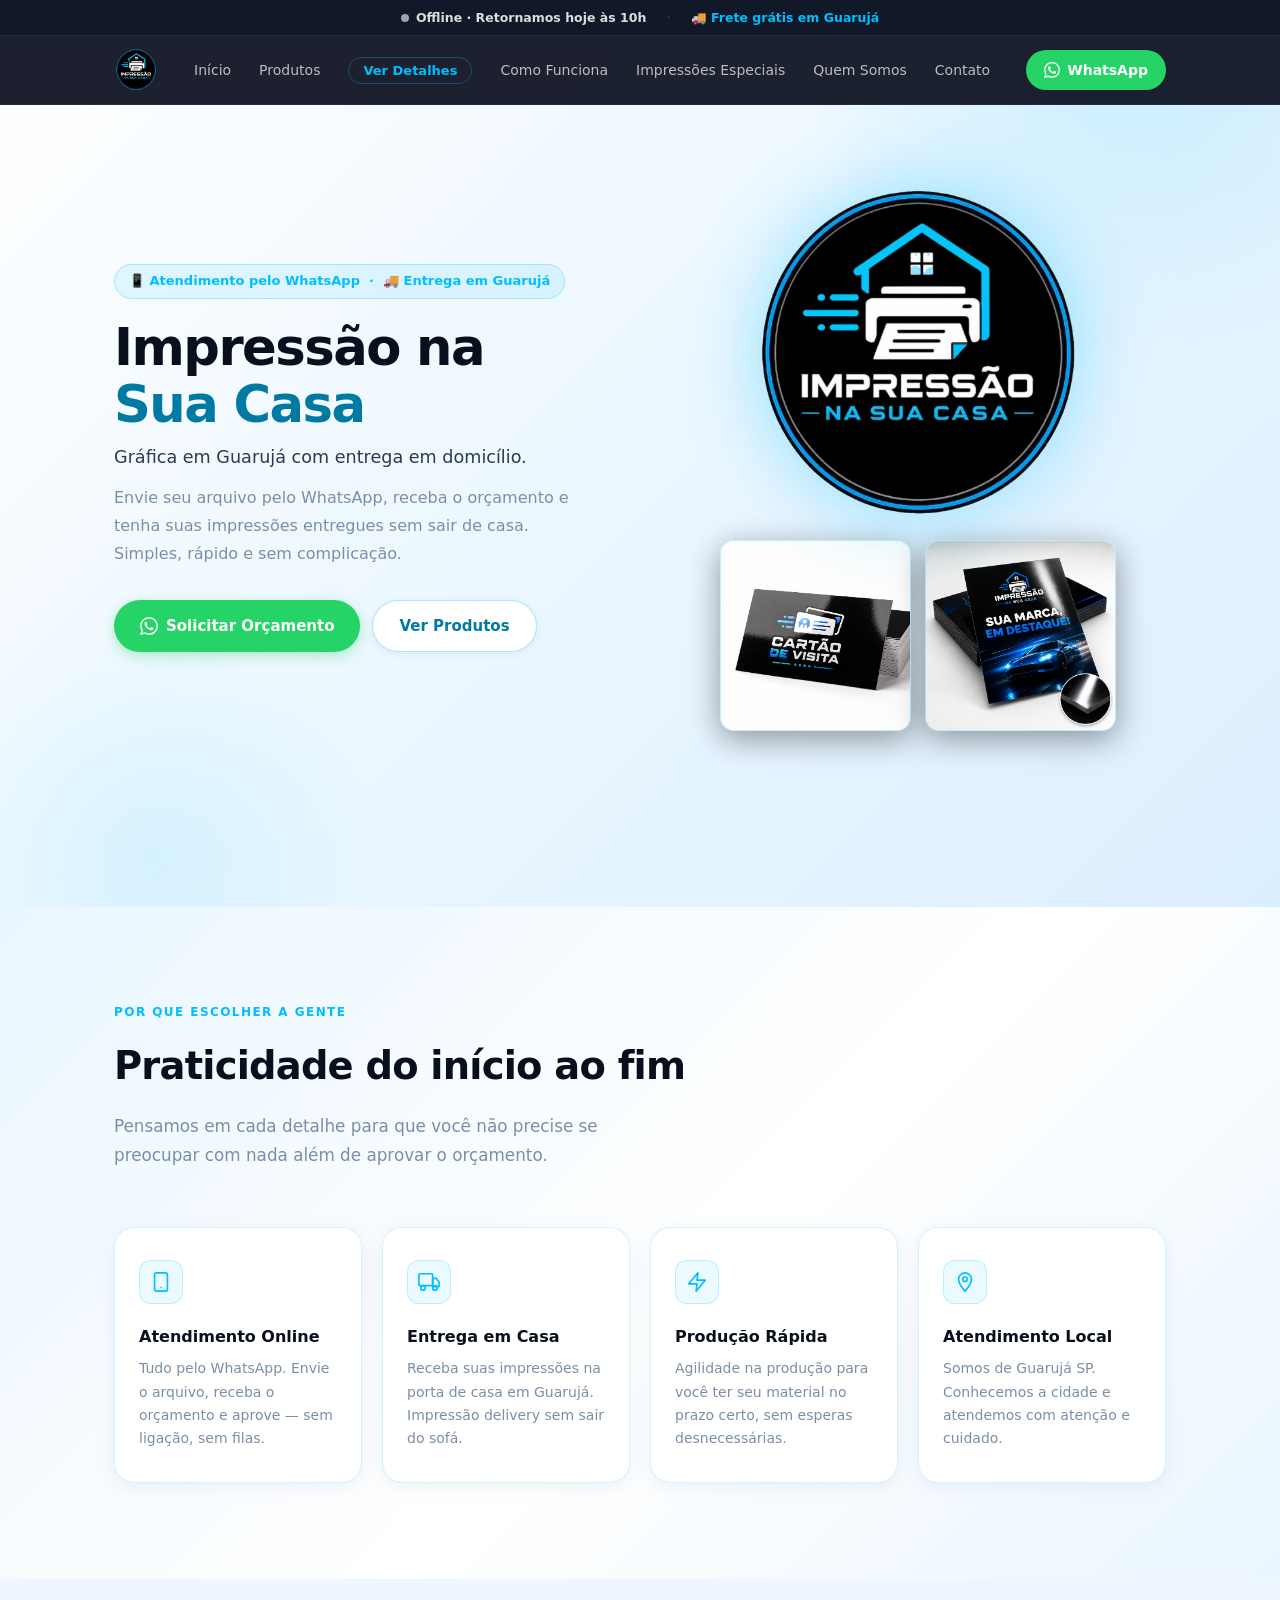
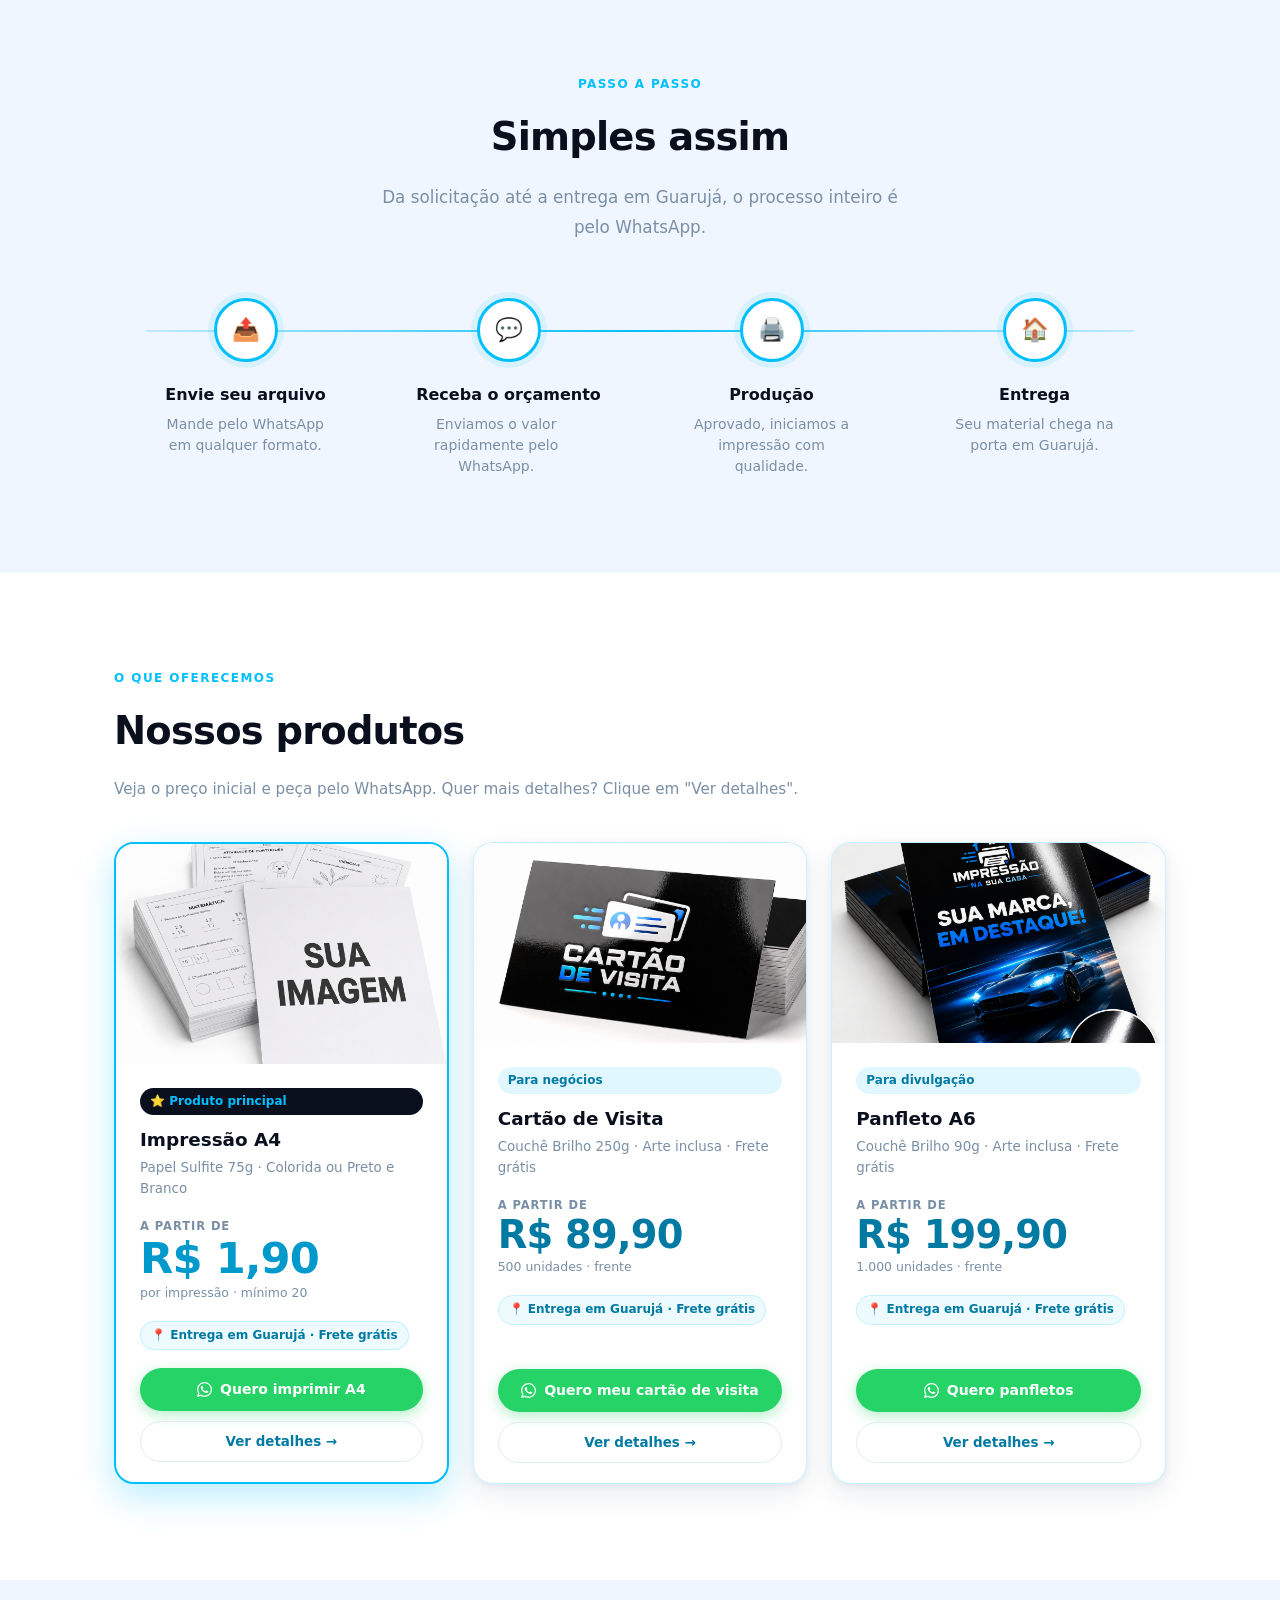
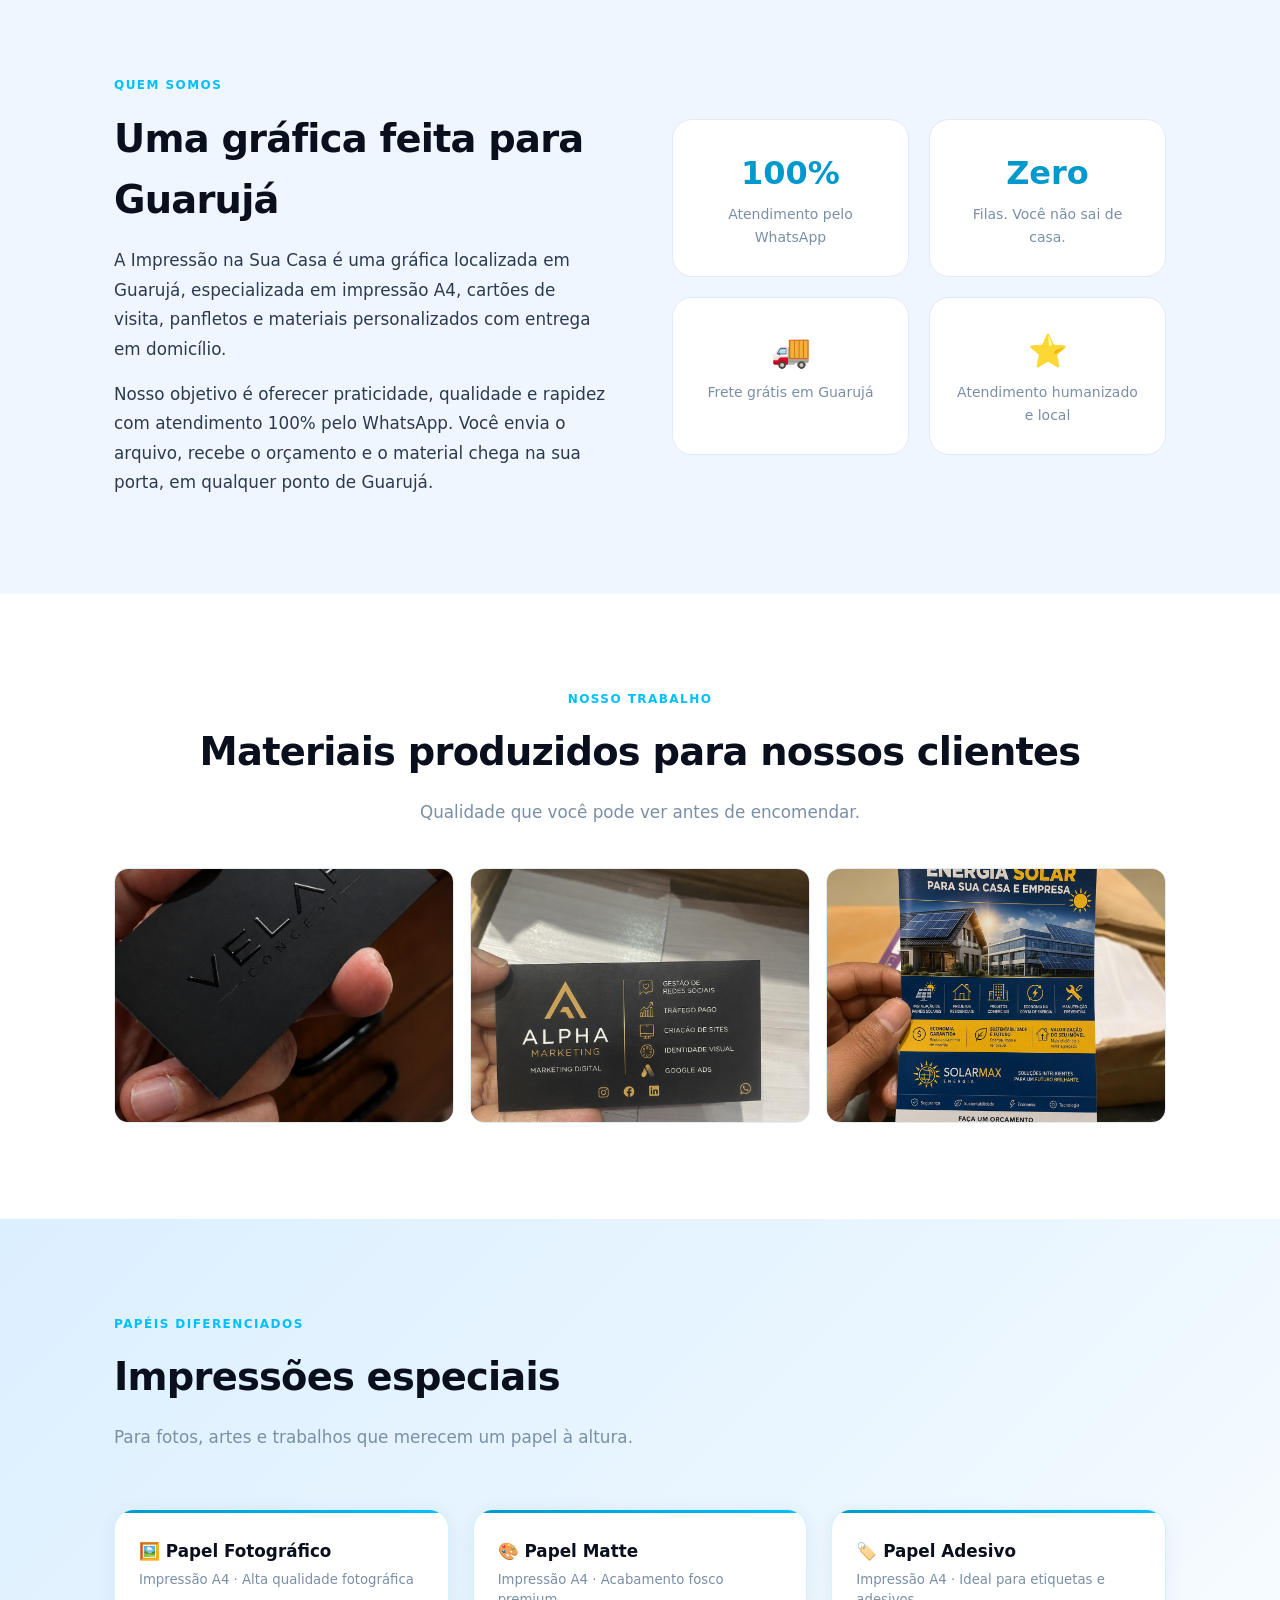
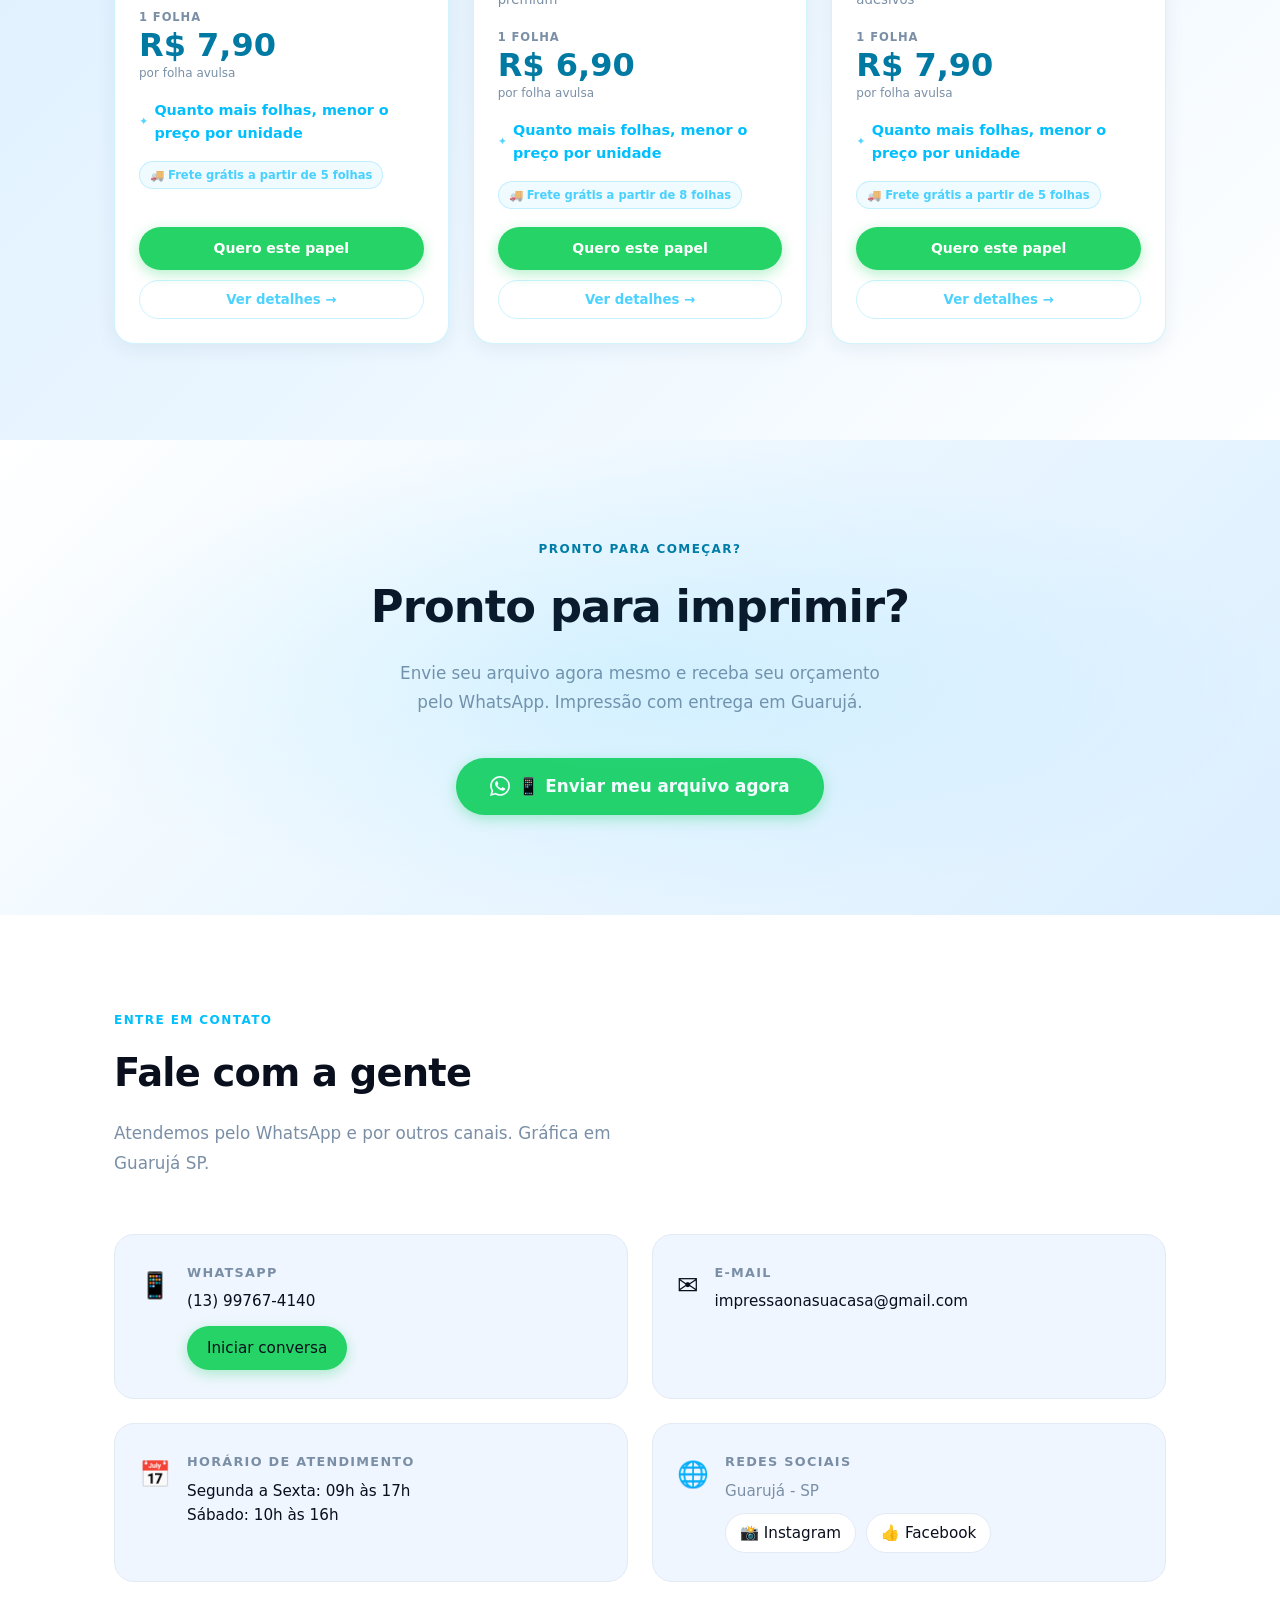
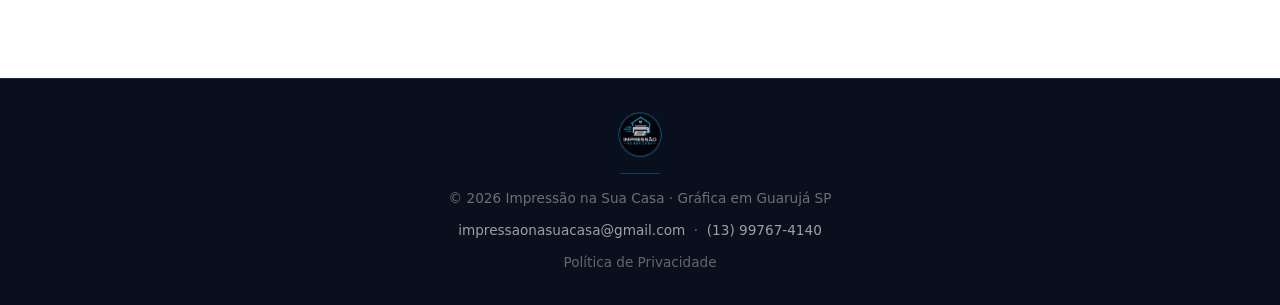
==== commit 40bbf603: "Update index.html" ====
--- a/index.html
+++ b/index.html
@@ -838,115 +838,76 @@
 (function(){
 'use strict';
 
-function nowBrasilia(){
+/* ── Horário de atendimento (Ribbon) ──
+   Calcula o horário de Brasília (America/Sao_Paulo) e atualiza o
+   status "Online agora" / "Offline" no ribbon do topo, usando os
+   IDs reais do HTML (#ribbon-dot e #ribbon-status-text). */
+function getBrasiliaTime(){
   try{
-    var s=new Date().toLocaleString('en-US',{timeZone:'America/Sao_Paulo',hour:'numeric',minute:'numeric',hour12:false,weekday:'short'});
-    var parts=s.split(', ');
-    var day=parts[0].toLowerCase();
-    var time=parts[1].split(':');
-    return{day:day,h:parseInt(time[0],10),m:parseInt(time[1],10)};
+    var formatter=new Intl.DateTimeFormat('en-US',{
+      timeZone:'America/Sao_Paulo',
+      weekday:'short',
+      hour:'numeric',
+      minute:'numeric',
+      hour12:false
+    });
+    var parts=formatter.formatToParts(new Date());
+    var map={};
+    parts.forEach(function(p){map[p.type]=p.value;});
+    var days={Sun:'sun',Mon:'mon',Tue:'tue',Wed:'wed',Thu:'thu',Fri:'fri',Sat:'sat'};
+    var day=days[map.weekday];
+    var h=Number(map.hour);
+    var m=Number(map.minute);
+    if(h===24)h=0;
+    if(day&&!isNaN(h)&&!isNaN(m))return{day:day,h:h,m:m};
+    throw new Error('Falha ao interpretar data/hora');
   }catch(e){
-    var d=new Date();
-    var brt=new Date(d.getTime()-180*60000);
-    var days=['sun','mon','tue','wed','thu','fri','sat'];
-    return{day:days[brt.getUTCDay()],h:brt.getUTCHours(),m:brt.getUTCMinutes()};
+    // Fallback: Brasil não tem mais horário de verão (desde 2019) → UTC-3 fixo
+    var brt=new Date(Date.now()-180*60000);
+    var days2=['sun','mon','tue','wed','thu','fri','sat'];
+    return{day:days2[brt.getUTCDay()],h:brt.getUTCHours(),m:brt.getUTCMinutes()};
   }
 }
-function getBrasiliaTime() {
-  // Método principal: Intl API com timeZone explícito (funciona em todos os navegadores modernos)
-  try {
-    const formatter = new Intl.DateTimeFormat('en-US', {
-      timeZone: 'America/Sao_Paulo',
-      weekday: 'short',
-      hour: 'numeric',
-      minute: 'numeric',
-      hour12: false
-    });
-
-    const parts = formatter.formatToParts(new Date());
-    const map = {};
-    for (const p of parts) map[p.type] = p.value;
-
-    const days = { Sun:'sun', Mon:'mon', Tue:'tue', Wed:'wed', Thu:'thu', Fri:'fri', Sat:'sat' };
-    const day = days[map.weekday];
-    let h = Number(map.hour);
-    const m = Number(map.minute);
-
-    // hour12:false às vezes retorna "24" em vez de "0" em alguns motores JS
-    if (h === 24) h = 0;
-
-    if (day && !isNaN(h) && !isNaN(m)) {
-      return { day, h, m };
-    }
-    throw new Error('Falha ao interpretar data/hora');
-  } catch (_) {
-    // Fallback: Brasil não tem mais horário de verão (desde 2019) → UTC-3 fixo sempre correto
-    const brt  = new Date(Date.now() - 180 * 60000);
-    const days = ['sun','mon','tue','wed','thu','fri','sat'];
-    return {
-      day: days[brt.getUTCDay()],
-      h: brt.getUTCHours(),
-      m: brt.getUTCMinutes()
-    };
+
+function updateRibbon(){
+  var time=getBrasiliaTime();
+  var day=time.day,h=time.h,m=time.m;
+  var t=h+m/60;
+  var weekday=['mon','tue','wed','thu','fri'].indexOf(day)!==-1;
+  var weekend=day==='sat'||day==='sun';
+
+  var online=false;
+  var label='';
+
+  if(weekday&&t>=9&&t<17){
+    online=true;
+    label='Online agora · Respondemos rapidamente!';
+  }else if(weekend&&t>=10&&t<16){
+    online=true;
+    label='Online agora · Respondemos rapidamente!';
+  }else if(weekday&&t<9){
+    label='Offline · Retornamos hoje às 9h';
+  }else if(weekday&&t>=17){
+    label=(day==='fri')?'Offline · Retornamos sábado às 10h':'Offline · Retornamos amanhã às 9h';
+  }else if(day==='sat'&&t<10){
+    label='Offline · Retornamos hoje às 10h';
+  }else if(day==='sat'&&t>=16){
+    label='Offline · Retornamos amanhã às 10h';
+  }else if(day==='sun'&&t<10){
+    label='Offline · Retornamos hoje às 10h';
+  }else{
+    label='Offline · Retornamos segunda às 9h';
   }
-}
-
-function checkHoursAndStatus() {
-  const { day, h, m } = getBrasiliaTime();
-  const t       = h + m / 60;
-  const weekday = ['mon','tue','wed','thu','fri'].includes(day);
-  const weekend = day === 'sat' || day === 'sun';
-
-  let online = false;
-  let label  = '';
-
-  if (weekday && t >= 9 && t < 17) {
-    online = true;
-    label  = 'Online agora · Respondemos rapidamente!';
-  } else if (weekend && t >= 10 && t < 16) {
-    online = true;
-    label  = 'Online agora · Respondemos rapidamente!';
-  } else if (weekday && t < 9) {
-    label = '⚫ Offline · Retornamos hoje às 9h';
-  } else if (weekday && t >= 17) {
-    label = day === 'fri'
-      ? '⚫ Offline · Retornamos sábado às 10h'
-      : '⚫ Offline · Retornamos amanhã às 9h';
-  } else if (day === 'sat' && t < 10) {
-    label = '⚫ Offline · Retornamos hoje às 10h';
-  } else if (day === 'sat' && t >= 16) {
-    label = '⚫ Offline · Retornamos amanhã às 10h';
-  } else if (day === 'sun' && t < 10) {
-    label = '⚫ Offline · Retornamos hoje às 10h';
-  } else { // domingo depois das 16h
-    label = '⚫ Offline · Retornamos segunda às 9h';
-  }
-
-  const dot  = document.getElementById('status-dot');
-  const text = document.getElementById('status-text');
-  if (online) {
-    dot.className  = 'inline-block w-2 h-2 rounded-full bg-emerald-500 animate-pulse shrink-0';
-    text.className = 'text-emerald-400 font-semibold';
-  } else {
-    dot.className  = 'inline-block w-2 h-2 rounded-full bg-slate-500 shrink-0';
-    text.className = 'text-slate-400';
-  }
-  text.textContent = label;
-}
-
-// Roda ao carregar e atualiza a cada minuto, sincronizado com a virada do minuto
-checkHoursAndStatus();
-function scheduleNextTick() {
-  const delay = 60000 - (Date.now() % 60000);
-  setTimeout(() => {
-    checkHoursAndStatus();
-    scheduleNextTick();
-  }, delay);
-}
-scheduleNextTick();
-}
+
+  var dot=document.getElementById('ribbon-dot');
+  var text=document.getElementById('ribbon-status-text');
+  if(dot)dot.classList.toggle('online',online);
+  if(text)text.textContent=label;
+}
+
 updateRibbon();
 setInterval(updateRibbon,60000);
+
 document.getElementById('ribbon').addEventListener('click',function(){
   window.open('https://wa.me/5513997674140?text=Ol%C3%A1!%20Vi%20o%20site%20de%20voc%C3%AAs%20e%20gostaria%20de%20fazer%20um%20or%C3%A7amento.','_blank','noopener,noreferrer');
 });
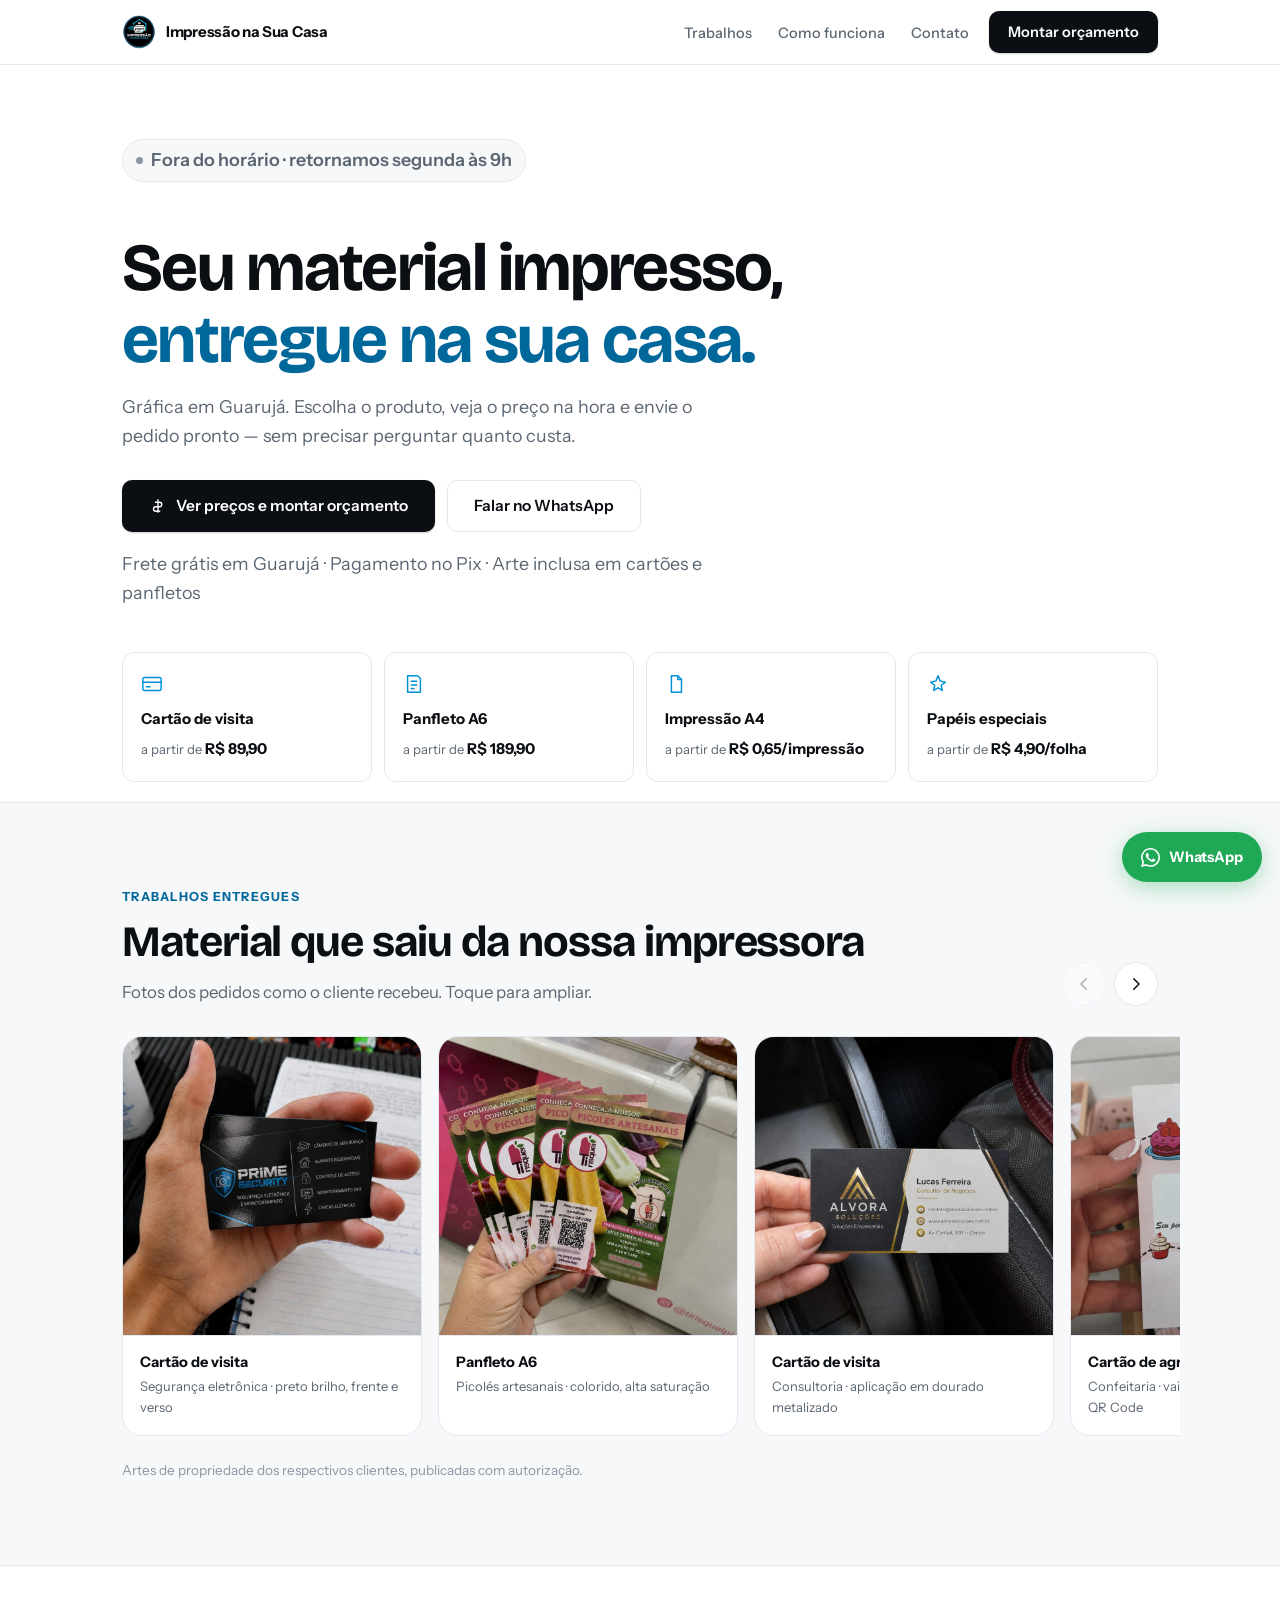
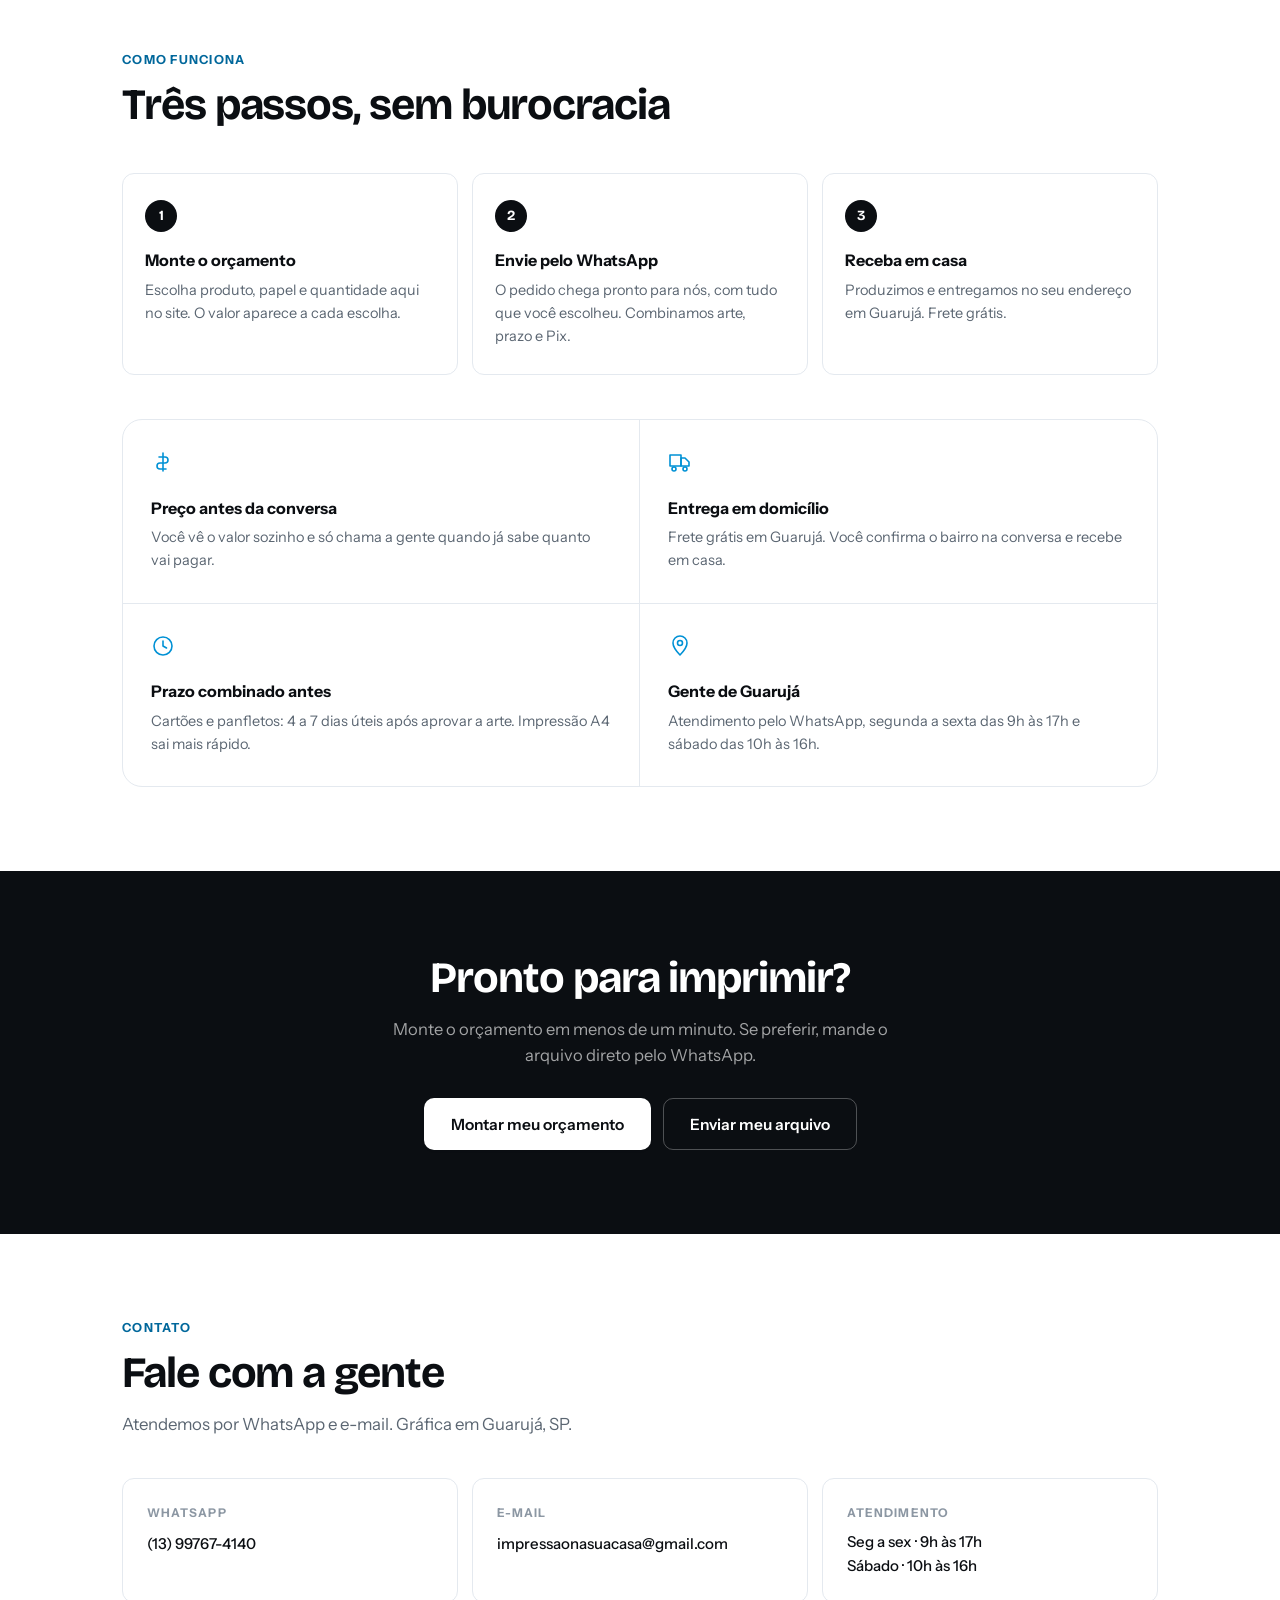
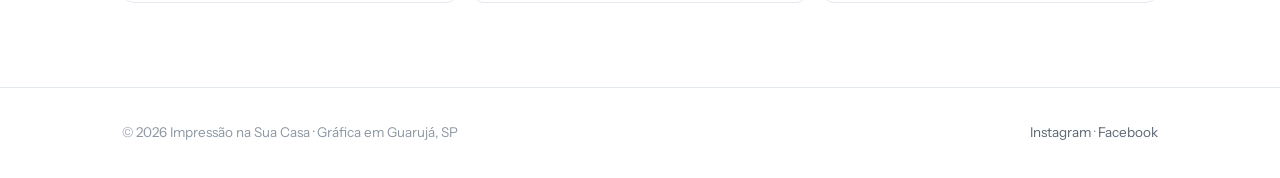
==== commit ffa0f485: "Substitui o site pela nova versão (Claude Design), com correções - index.html e orcamento.html: novo" ====
--- a/index.html
+++ b/index.html
@@ -1,1137 +1,395 @@
 <!DOCTYPE html>
-<html lang="pt-BR">
+<html>
 <head>
-  <link rel="icon" type="image/png" href="favicon.png">
-  <meta charset="UTF-8"/>
-  <meta name="viewport" content="width=device-width, initial-scale=1.0"/>
-  <meta name="theme-color" content="#0a0f1e"/>
-  <title>Impressão na Sua Casa | Gráfica em Guarujá com Entrega em Domicílio</title>
-  <meta name="description" content="Gráfica online em Guarujá. Impressão A4, cartão de visita e panfletos com entrega em domicílio. Atendimento pelo WhatsApp. Simples, rápido e sem sair de casa."/>
-  <meta name="keywords" content="gráfica Guarujá, impressão Guarujá, impressão A4 Guarujá, cartão de visita Guarujá, panfleto Guarujá, gráfica online Guarujá, impressão com entrega Guarujá, impressão delivery Guarujá SP"/>
-  <link rel="canonical" href="https://impressaonasuacasa.com.br/"/>
-  <link rel="preload" href="logo.png" as="image"/>
-  <meta property="og:type" content="website"/>
-  <meta property="og:url" content="https://impressaonasuacasa.com.br/"/>
-  <meta property="og:title" content="Impressão na Sua Casa | Gráfica em Guarujá"/>
-  <meta property="og:description" content="Impressões A4, cartões de visita e panfletos entregues na sua porta em Guarujá. Atendimento pelo WhatsApp."/>
-  <meta property="og:image" content="https://impressaonasuacasa.com.br/logo.png"/>
-  <meta name="twitter:card" content="summary_large_image"/>
-  <meta name="twitter:title" content="Impressão na Sua Casa | Gráfica em Guarujá"/>
-  <meta name="twitter:description" content="Impressões com entrega em domicílio em Guarujá. Atendimento pelo WhatsApp."/>
-  <meta name="twitter:image" content="https://impressaonasuacasa.com.br/logo.png"/>
-  <script type="application/ld+json">
-  {"@context":"https://schema.org","@type":"LocalBusiness","name":"Impressão na Sua Casa","description":"Gráfica online em Guarujá com entrega em domicílio. Impressão A4, cartões de visita, panfletos e materiais personalizados.","url":"https://impressaonasuacasa.com.br","telephone":"+5513997674140","email":"impressaonasuacasa@gmail.com","image":"https://impressaonasuacasa.com.br/logo.png","priceRange":"R$","address":{"@type":"PostalAddress","addressLocality":"Guarujá","addressRegion":"SP","addressCountry":"BR"},"openingHoursSpecification":[{"@type":"OpeningHoursSpecification","dayOfWeek":["Monday","Tuesday","Wednesday","Thursday","Friday"],"opens":"09:00","closes":"17:00"},{"@type":"OpeningHoursSpecification","dayOfWeek":"Saturday","opens":"10:00","closes":"16:00"}],"sameAs":["https://www.instagram.com/impressaonasuacasa","https://www.facebook.com/share/1CdrYTJ5N6/"]}
-  </script>
+  <meta charset="utf-8">
+  <title>Impressão na Sua Casa | Gráfica em Guarujá com entrega em domicílio</title>
   <style>
-    /* ── Reset ── */
-    *,*::before,*::after{box-sizing:border-box;margin:0;padding:0}
-    :root{
-      --blue:#00BFFF;--blue-dark:#0099CC;--blue-deeper:#007AA3;
-      --blue-light:rgba(0,191,255,.12);--blue-glow:rgba(0,191,255,.25);
-      --navy:#0a0f1e;--navy2:#111827;--navy3:#1a2535;--slate:#2d3a4e;
-      --muted:#7a8fa6;--light:#f0f6ff;--white:#ffffff;
-      --sky:#dcefff;--sky-soft:#eaf6ff;
-      --border:#1e2d42;--border-light:#e2eaf3;
-      --wpp:#25D366;--wpp-dark:#128C7E;
-      --radius-sm:8px;--radius:14px;--radius-lg:20px;
-      --shadow-sm:0 1px 4px rgba(0,0,0,.15);
-      --shadow:0 4px 20px rgba(0,0,0,.2);
-      --shadow-lg:0 12px 48px rgba(0,0,0,.3);
-      --shadow-blue:0 4px 24px rgba(0,191,255,.2);
-      --ribbon-h:36px;--nav-h:68px;
-    }
-    @media(prefers-reduced-motion:no-preference){html{scroll-behavior:smooth}}
-    body{font-family:-apple-system,BlinkMacSystemFont,'Segoe UI',system-ui,sans-serif;background:var(--white);color:var(--navy);line-height:1.6;-webkit-font-smoothing:antialiased}
-    img{max-width:100%;display:block}
-    a{color:inherit;text-decoration:none}
-    .container{max-width:1100px;margin:0 auto;padding:0 24px}
-    .sr-only{position:absolute;width:1px;height:1px;overflow:hidden;clip:rect(0,0,0,0);white-space:nowrap}
-    section[id]{scroll-margin-top:calc(var(--ribbon-h) + var(--nav-h))}
-
-    /* ── Buttons ── */
-    .btn{display:inline-flex;align-items:center;gap:8px;padding:13px 26px;border-radius:50px;font-size:15px;font-weight:600;cursor:pointer;border:none;transition:all .2s ease;white-space:nowrap;text-decoration:none}
-    .btn-wpp{background:var(--wpp);color:var(--white);box-shadow:0 4px 14px rgba(37,211,102,.35)}
-    .btn-wpp:hover{background:var(--wpp-dark);transform:translateY(-2px);box-shadow:0 6px 24px rgba(37,211,102,.45)}
-    .btn-outline{background:var(--white);color:var(--blue-deeper);border:1.5px solid rgba(0,191,255,.35);box-shadow:0 2px 10px rgba(15,40,80,.06)}
-    .btn-outline:hover{border-color:var(--blue);color:var(--blue-dark);background:var(--blue-light)}
-    .btn-sm{padding:10px 20px;font-size:14px}
-    .btn:focus-visible,a:focus-visible{outline:2px solid var(--blue);outline-offset:3px;border-radius:4px}
-
-    /* ── Ribbon ── */
-    #ribbon{position:fixed;top:0;left:0;right:0;z-index:101;height:var(--ribbon-h);background:var(--navy2);border-bottom:1px solid var(--border);cursor:pointer;display:flex;align-items:center;justify-content:center;gap:20px;padding:0 16px;transition:background .3s}
-    #ribbon:hover{background:var(--navy3)}
-    .ribbon-status{display:flex;align-items:center;gap:7px;font-size:12.5px;font-weight:600;color:rgba(255,255,255,.85)}
-    .ribbon-dot{width:8px;height:8px;border-radius:50%;flex-shrink:0;background:#9ca3af;transition:background .3s}
-    .ribbon-dot.online{background:#22c55e}
-    @media(prefers-reduced-motion:no-preference){.ribbon-dot.online{animation:ribbonPulse 2s ease-in-out infinite}}
-    @keyframes ribbonPulse{0%,100%{box-shadow:0 0 0 0 rgba(34,197,94,.4)}50%{box-shadow:0 0 0 5px rgba(34,197,94,0)}}
-    .ribbon-sep{color:rgba(255,255,255,.2);font-size:14px}
-    .ribbon-frete{font-size:12.5px;font-weight:600;color:var(--blue)}
-    @media(max-width:480px){.ribbon-sep,.ribbon-frete{display:none}}
-
-    /* ── Nav ── */
-    nav{position:fixed;top:var(--ribbon-h);left:0;right:0;z-index:100;background:rgba(10,15,30,.92);backdrop-filter:blur(20px);border-bottom:1px solid var(--border);transition:box-shadow .3s}
-    nav.scrolled{box-shadow:0 2px 24px rgba(0,191,255,.1)}
-    .nav-inner{display:flex;align-items:center;justify-content:space-between;height:var(--nav-h);gap:24px}
-    .nav-logo img{height:44px;width:44px;aspect-ratio:1/1;object-fit:contain}
-    .nav-links{display:flex;gap:28px;list-style:none}
-    .nav-links a{font-size:14px;font-weight:500;color:rgba(255,255,255,.7);transition:color .2s}
-    .nav-links a:hover{color:var(--blue)}
-    .nav-links .nav-simulador a{color:var(--blue);border:1px solid rgba(0,191,255,.3);border-radius:50px;padding:5px 14px;font-size:13px;font-weight:700;transition:all .2s}
-    .nav-links .nav-simulador a:hover{background:rgba(0,191,255,.1);border-color:var(--blue);color:var(--white)}
-    .nav-cta{display:flex;align-items:center}
-    .nav-wpp{display:flex;align-items:center;gap:7px;background:var(--wpp);color:var(--white);padding:9px 18px;border-radius:50px;font-size:14px;font-weight:600;transition:all .2s}
-    .nav-wpp:hover{background:var(--wpp-dark);transform:translateY(-1px)}
-    .hamburger{display:none;flex-direction:column;gap:5px;cursor:pointer;padding:6px;background:none;border:none;position:relative;width:34px;height:34px;align-items:center;justify-content:center}
-    .hamburger span{width:22px;height:2px;background:var(--white);border-radius:2px;transition:transform .3s,opacity .3s;display:block;position:absolute}
-    .hamburger span:nth-child(1){transform:translateY(-7px)}
-    .hamburger span:nth-child(2){transform:translateY(0)}
-    .hamburger span:nth-child(3){transform:translateY(7px)}
-    .hamburger.active span:nth-child(1){transform:translateY(0) rotate(45deg)}
-    .hamburger.active span:nth-child(2){opacity:0}
-    .hamburger.active span:nth-child(3){transform:translateY(0) rotate(-45deg)}
-    .mobile-menu{display:none;position:fixed;top:calc(var(--ribbon-h) + var(--nav-h));left:0;right:0;bottom:0;background:var(--navy2);z-index:99;flex-direction:column;padding:32px 24px;gap:0;overflow-y:auto}
-    .mobile-menu.open{display:flex}
-    .mobile-menu a{font-size:18px;font-weight:500;color:rgba(255,255,255,.85);padding:16px 0;border-bottom:1px solid var(--border)}
-    .mobile-menu .mobile-simulador{color:var(--blue)!important;font-weight:700!important}
-    .mobile-menu .btn{margin-top:24px;justify-content:center}
-
-    /* ── Hero ── */
-    #inicio{padding-top:calc(var(--ribbon-h) + var(--nav-h));min-height:100vh;display:flex;align-items:center;background:linear-gradient(135deg,var(--white) 0%,var(--sky-soft) 55%,var(--sky) 100%);position:relative;overflow:hidden}
-    #inicio::before{content:'';position:absolute;top:-300px;right:-200px;width:700px;height:700px;border-radius:50%;background:radial-gradient(circle,rgba(0,191,255,.14) 0%,transparent 65%);pointer-events:none}
-    #inicio::after{content:'';position:absolute;bottom:-200px;left:-100px;width:500px;height:500px;border-radius:50%;background:radial-gradient(circle,rgba(0,191,255,.1) 0%,transparent 65%);pointer-events:none}
-    .hero-inner{display:grid;grid-template-columns:1fr 1fr;gap:60px;align-items:center;padding:80px 0;position:relative;z-index:1}
-    .hero-badge{display:inline-flex;align-items:center;gap:6px;background:rgba(0,191,255,.1);color:var(--blue);padding:6px 14px;border-radius:50px;font-size:13px;font-weight:600;margin-bottom:20px;border:1px solid rgba(0,191,255,.25)}
-    .hero-h1{font-size:clamp(2.2rem,4vw,3.4rem);font-weight:800;line-height:1.12;letter-spacing:-.03em;margin-bottom:10px;color:var(--navy)}
-    .hero-h1 span{color:var(--blue-deeper)}
-    .hero-sub{font-size:1.1rem;color:var(--slate);margin-bottom:12px;font-weight:500}
-    .hero-p{font-size:1rem;color:var(--muted);margin-bottom:32px;max-width:480px;line-height:1.75}
-    .hero-actions{display:flex;gap:12px;flex-wrap:wrap}
-    .hero-imgs{position:relative;display:flex;flex-direction:column;align-items:center;gap:16px}
-    .hero-logo-wrap{width:80%;display:flex;justify-content:center}
-    .hero-logo-wrap img{width:100%;max-width:340px;filter:drop-shadow(0 0 40px rgba(0,191,255,.4))}
-    .hero-img-row{display:flex;gap:14px;width:80%}
-    .hero-img-sm{flex:1;border-radius:var(--radius);overflow:hidden;box-shadow:0 8px 32px rgba(0,0,0,.4);border:1px solid rgba(0,191,255,.15);aspect-ratio:1/1;display:block;transition:transform .2s ease,box-shadow .2s ease}
-    .hero-img-sm:hover{transform:translateY(-3px);box-shadow:0 12px 40px rgba(0,191,255,.25)}
-    .hero-img-sm img{width:100%;height:100%;object-fit:cover}
-    @media(prefers-reduced-motion:no-preference){.hero-logo-wrap{animation:float1 5s ease-in-out infinite}}
-    @keyframes float1{0%,100%{transform:translateY(0)}50%{transform:translateY(-10px)}}
-
-    /* ── Sections ── */
-    section{padding:96px 0}
-    .section-label{font-size:12px;font-weight:700;letter-spacing:.12em;text-transform:uppercase;color:var(--blue);margin-bottom:12px}
-    .section-title{font-size:clamp(1.8rem,3vw,2.6rem);font-weight:800;letter-spacing:-.02em;margin-bottom:16px}
-    .section-desc{font-size:1.05rem;color:var(--muted);max-width:520px;line-height:1.75}
-
-    /* ── Diferenciais ── */
-    #diferenciais{background:linear-gradient(135deg,var(--sky-soft) 0%,var(--white) 55%,var(--sky-soft) 100%);color:var(--navy)}
-    #diferenciais .section-title{color:var(--navy)}
-    #diferenciais .section-desc{color:var(--muted)}
-    .dif-grid{display:grid;grid-template-columns:repeat(4,1fr);gap:20px;margin-top:56px}
-    .dif-card{background:var(--white);border:1px solid rgba(0,191,255,.18);border-radius:var(--radius-lg);padding:32px 24px;transition:all .3s;box-shadow:0 4px 20px rgba(15,40,80,.06)}
-    .dif-card:hover{background:var(--white);transform:translateY(-4px);border-color:rgba(0,191,255,.4);box-shadow:0 12px 32px rgba(0,191,255,.16)}
-    .dif-icon{width:44px;height:44px;margin-bottom:20px;display:flex;align-items:center;justify-content:center;background:rgba(0,191,255,.08);border:1px solid rgba(0,191,255,.2);border-radius:12px;flex-shrink:0}
-    .dif-icon svg{width:22px;height:22px;stroke:var(--blue);fill:none;stroke-width:1.8;stroke-linecap:round;stroke-linejoin:round}
-    .dif-card h3{font-size:1rem;font-weight:700;margin-bottom:8px;color:var(--navy)}
-    .dif-card p{font-size:.875rem;color:var(--muted);line-height:1.65}
-
-    /* ── Como Funciona ── */
-    #como-funciona{background:var(--light)}
-    .timeline{display:flex;gap:0;margin-top:56px;position:relative}
-    .timeline::before{content:'';position:absolute;top:32px;left:32px;right:32px;height:2px;background:linear-gradient(90deg,rgba(0,191,255,.2),var(--blue),rgba(0,191,255,.2));z-index:0}
-    .timeline-step{flex:1;display:flex;flex-direction:column;align-items:center;text-align:center;padding:0 12px;position:relative;z-index:1}
-    .step-num{width:64px;height:64px;border-radius:50%;background:var(--white);border:3px solid var(--blue);display:flex;align-items:center;justify-content:center;font-size:1.4rem;margin-bottom:20px;box-shadow:0 0 0 6px rgba(0,191,255,.1)}
-    .step-title{font-size:1rem;font-weight:700;margin-bottom:6px;color:var(--navy)}
-    .step-desc{font-size:.875rem;color:var(--muted);line-height:1.5;max-width:160px}
-
-    /* ── Produtos ── */
-    #produtos{background:var(--white)}
-    .prod-intro{font-size:.95rem;color:var(--muted);margin-top:8px;margin-bottom:40px}
-    .prod-grid{display:grid;grid-template-columns:repeat(3,1fr);gap:24px}
-    .prod-card{background:var(--white);border:1px solid rgba(0,191,255,.22);border-radius:var(--radius-lg);overflow:hidden;transition:all .3s;box-shadow:0 10px 28px rgba(15,40,80,.09),0 2px 8px rgba(15,40,80,.05);display:flex;flex-direction:column;position:relative}
-    .prod-card .card-full-link{position:absolute;inset:0;z-index:1}
-    .prod-card .prod-actions{position:relative;z-index:2}
-    .prod-card:hover{box-shadow:0 20px 52px rgba(0,191,255,.22);transform:translateY(-6px);border-color:rgba(0,191,255,.4)}
-    .prod-card.featured{border:2px solid var(--blue);box-shadow:0 12px 36px rgba(0,191,255,.28)}
-    .prod-card.featured:hover{box-shadow:0 20px 60px rgba(0,191,255,.36);transform:translateY(-7px)}
-    .prod-card-img{width:100%;height:200px;object-fit:cover;background:var(--light);display:block}
-    .prod-card-body>a:first-child,.prod-card>a:first-child{display:block;cursor:pointer}
-    .prod-card.featured .prod-card-img{height:220px}
-    .prod-card-body{padding:24px 24px 20px;display:flex;flex-direction:column;flex:1}
-    .prod-badge{display:inline-block;font-size:12px;font-weight:700;padding:4px 10px;border-radius:50px;margin-bottom:10px}
-    .badge-blue{background:rgba(0,191,255,.12);color:var(--blue-deeper)}
-    .badge-dark{background:var(--navy);color:var(--blue)}
-    .prod-card h3{font-size:1.15rem;font-weight:800;margin-bottom:4px;color:var(--navy)}
-    .prod-desc{font-size:.84rem;color:var(--muted);line-height:1.5;margin-bottom:18px}
-    .prod-price-block{margin-bottom:8px}
-    .prod-price-from{font-size:.72rem;font-weight:700;text-transform:uppercase;letter-spacing:.08em;color:var(--muted);margin-bottom:2px}
-    .prod-price-val{font-size:2.4rem;font-weight:900;color:var(--blue-deeper);line-height:1;letter-spacing:-.02em}
-    .prod-card.featured .prod-price-val{font-size:2.7rem;color:var(--blue-dark)}
-    .prod-price-note{font-size:.78rem;color:var(--muted);margin-top:3px}
-    .prod-location-badge{display:inline-flex;align-items:center;gap:5px;font-size:.75rem;font-weight:600;color:var(--blue-deeper);background:rgba(0,191,255,.07);border:1px solid rgba(0,191,255,.18);border-radius:50px;padding:4px 10px;margin-top:10px;margin-bottom:18px;width:fit-content}
-    .prod-actions{display:flex;flex-direction:column;gap:10px;margin-top:auto}
-    .prod-actions .btn{width:100%;justify-content:center}
-    .btn-ver-detalhes{display:flex;align-items:center;justify-content:center;gap:6px;width:100%;padding:9px 16px;border:1.5px solid var(--border-light);border-radius:50px;font-size:.84rem;font-weight:600;color:var(--blue-deeper);background:transparent;cursor:pointer;text-decoration:none;transition:all .2s}
-    .btn-ver-detalhes:hover{border-color:var(--blue);background:rgba(0,191,255,.06);color:var(--blue-dark)}
-
-    /* ── Quem Somos ── */
-    #quem-somos{background:var(--light)}
-    .quem-inner{display:grid;grid-template-columns:1fr 1fr;gap:64px;align-items:center}
-    .quem-text .section-desc{max-width:100%;color:var(--slate)}
-    .quem-text p+p{margin-top:16px}
-    .quem-stats{display:grid;grid-template-columns:1fr 1fr;gap:20px}
-    .stat-card{background:var(--white);border:1px solid var(--border-light);border-radius:var(--radius-lg);padding:28px 24px;text-align:center;transition:all .25s}
-    .stat-card:hover{border-color:var(--blue);box-shadow:0 4px 20px rgba(0,191,255,.12)}
-    .stat-num{font-size:2rem;font-weight:900;color:#0099CC;margin-bottom:4px}
-    .stat-label{font-size:.875rem;color:var(--muted)}
-
-    /* ── Galeria ── */
-    #galeria{background:var(--white)}
-    .gallery-grid{display:grid;grid-template-columns:repeat(3,1fr);gap:16px;margin-top:40px;list-style:none;padding:0}
-    .gallery-item{position:relative;border-radius:var(--radius);overflow:hidden;cursor:pointer;aspect-ratio:4/3;border:1px solid var(--border-light);background:var(--white)}
-    .gallery-item img{width:100%;height:100%;object-fit:cover;transition:transform .4s ease;pointer-events:none}
-    .gallery-item:hover img{transform:scale(1.06)}
-    .gallery-overlay{position:absolute;inset:0;background:linear-gradient(to top,rgba(0,15,40,.7) 0%,transparent 60%);display:flex;align-items:flex-end;padding:16px;opacity:0;transition:opacity .3s;pointer-events:none}
-    .gallery-item:hover .gallery-overlay{opacity:1}
-    .gallery-overlay span{color:var(--white);font-size:.875rem;font-weight:600}
-
-    /* ── Lightbox ── */
-    #lightbox{display:none;position:fixed;inset:0;z-index:200;background:rgba(0,0,0,.93);align-items:center;justify-content:center;opacity:0;transition:opacity .25s ease}
-    #lightbox.active{display:flex;opacity:1}
-    #lightbox-img{max-width:90vw;max-height:85vh;border-radius:var(--radius);object-fit:contain}
-    #lightbox-close{position:absolute;top:20px;right:24px;color:var(--white);font-size:2rem;cursor:pointer;line-height:1;background:none;border:none;padding:8px}
-
-    /* ── Impressões Especiais ── */
-    #especiais{background:linear-gradient(135deg,var(--sky) 0%,var(--sky-soft) 50%,var(--white) 100%);color:var(--navy)}
-    #especiais .section-title{color:var(--navy)}
-    #especiais .section-desc{color:var(--muted)}
-    .especiais-grid{display:grid;grid-template-columns:repeat(3,1fr);gap:24px;margin-top:56px}
-    .especial-card{background:var(--white);border:1px solid rgba(0,191,255,.18);border-radius:var(--radius-lg);padding:28px 24px 24px;transition:all .3s;position:relative;overflow:hidden;display:flex;flex-direction:column;box-shadow:0 4px 20px rgba(15,40,80,.07)}
-    .especial-card::before{content:'';position:absolute;top:0;left:0;right:0;height:3px;background:linear-gradient(90deg,var(--blue-dark),var(--blue))}
-    .especial-card:hover{box-shadow:0 14px 36px rgba(0,191,255,.2);transform:translateY(-4px);border-color:rgba(0,191,255,.4);background:var(--white)}
-    .especial-card h3{font-size:1.05rem;font-weight:800;margin-bottom:6px;color:var(--navy)}
-    .especial-desc{font-size:.83rem;color:var(--muted);margin-bottom:18px;line-height:1.5}
-    .esp-price-block{margin-bottom:8px}
-    .esp-price-from{font-size:.72rem;font-weight:700;text-transform:uppercase;letter-spacing:.08em;color:var(--muted);margin-bottom:2px}
-    .esp-price-val{font-size:2rem;font-weight:900;color:var(--blue-deeper);line-height:1}
-    .esp-price-note{font-size:.75rem;color:var(--muted);margin-top:3px}
-    /* ALTERAÇÃO 3 — hint destacada */
-    .esp-price-hint{
-      font-size:.9rem;
-      font-weight:700;
-      color:var(--blue);
-      margin-top:8px;
-      margin-bottom:16px;
-      display:flex;align-items:center;gap:6px;
-    }
-    .esp-price-hint::before{content:'✦';font-size:.7rem;opacity:.65}
-    .esp-location-badge{display:inline-flex;align-items:center;gap:5px;font-size:.72rem;font-weight:600;color:rgba(0,191,255,.7);background:rgba(0,191,255,.06);border:1px solid rgba(0,191,255,.2);border-radius:50px;padding:4px 10px;margin-bottom:18px;width:fit-content}
-    .esp-actions{display:flex;flex-direction:column;gap:10px;margin-top:auto}
-    .esp-actions .btn{width:100%;justify-content:center}
-    .btn-esp-detalhes{display:flex;align-items:center;justify-content:center;gap:6px;width:100%;padding:8px 16px;border:1.5px solid rgba(0,191,255,.2);border-radius:50px;font-size:.83rem;font-weight:600;color:rgba(0,191,255,.7);background:transparent;cursor:pointer;text-decoration:none;transition:all .2s}
-    .btn-esp-detalhes:hover{border-color:var(--blue);color:var(--blue);background:rgba(0,191,255,.07)}
-
-    /* ── CTA ── */
-    #cta{background:linear-gradient(135deg,var(--white) 0%,var(--sky-soft) 50%,var(--sky) 100%);color:var(--navy);text-align:center;padding:100px 0;position:relative;overflow:hidden}
-    #cta::before{content:'';position:absolute;inset:0;background:radial-gradient(ellipse at center,rgba(0,191,255,.1) 0%,transparent 70%);pointer-events:none}
-    #cta .section-label{color:var(--blue-deeper)}
-    #cta .section-title{color:var(--navy);font-size:clamp(2rem,3.5vw,3rem)}
-    #cta .section-desc{color:var(--muted);margin:0 auto 40px;max-width:480px}
-
-    /* ── Contato ── */
-    #contato{background:var(--white)}
-    .contato-grid{display:grid;grid-template-columns:repeat(2,1fr);gap:24px;margin-top:56px}
-    .contato-card{background:var(--light);border:1px solid var(--border-light);border-radius:var(--radius-lg);padding:28px 24px;display:flex;gap:16px;transition:all .25s}
-    .contato-card:hover{border-color:rgba(0,191,255,.3);box-shadow:0 4px 20px rgba(0,191,255,.08)}
-    .contato-icon{font-size:1.6rem;flex-shrink:0;margin-top:2px}
-    .contato-card h4{font-size:.8rem;font-weight:700;text-transform:uppercase;letter-spacing:.1em;color:var(--muted);margin-bottom:6px}
-    .contato-card p,.contato-card a{font-size:.95rem;color:var(--navy);font-weight:500;display:block}
-    .contato-card a:hover{color:var(--blue-deeper)}
-    .socials{display:flex;gap:10px;margin-top:10px;flex-wrap:wrap}
-    .social-btn{display:inline-flex;align-items:center;gap:6px;background:var(--white);border:1px solid var(--border-light);border-radius:50px;padding:7px 14px;font-size:.8rem;font-weight:600;transition:all .2s;color:var(--navy)}
-    .social-btn:hover{border-color:var(--blue);color:var(--blue-deeper)}
-
-    /* ── Footer ── */
-    footer{background:var(--navy);color:rgba(255,255,255,.4);padding:32px 0;text-align:center;font-size:.85rem;border-top:1px solid var(--border)}
-    footer a{color:rgba(255,255,255,.6)}
-    footer a:hover{color:var(--blue)}
-    .footer-inner{display:flex;flex-direction:column;align-items:center;gap:10px}
-    .footer-divider{width:40px;height:1px;background:rgba(0,191,255,.3);margin:4px auto}
-    .footer-policy{color:rgba(255,255,255,.6);cursor:default;opacity:.6}
-
-    /* ── Scroll Reveal ── */
-    .reveal{opacity:0;transform:translateY(28px);transition:opacity .65s ease,transform .65s ease}
-    .reveal.visible{opacity:1;transform:none}
-    @media(prefers-reduced-motion:reduce){.reveal{transition:none;opacity:1;transform:none}}
-
-    /* ── Pop-up superior ── */
-    #info-popup{position:fixed;top:calc(var(--ribbon-h) + var(--nav-h) + 12px);left:50%;transform:translateX(-50%) translateY(-8px);z-index:90;opacity:0;pointer-events:none;transition:opacity .4s ease,transform .4s ease;width:max-content;max-width:calc(100vw - 32px)}
-    #info-popup.popup-visible{opacity:1;transform:translateX(-50%) translateY(0);pointer-events:auto}
-    #info-popup.popup-hiding{opacity:0;transform:translateX(-50%) translateY(-8px);pointer-events:none}
-    .popup-inner{background:var(--navy2);border:1px solid rgba(0,191,255,.3);border-radius:var(--radius-lg);box-shadow:0 8px 32px rgba(0,0,0,.5),0 0 0 1px rgba(0,191,255,.06);padding:14px 20px 16px;display:flex;flex-direction:column;align-items:center;gap:10px;position:relative}
-    .popup-close-btn{position:absolute;top:8px;right:10px;background:none;border:none;cursor:pointer;color:rgba(255,255,255,.3);font-size:.95rem;padding:4px 6px;line-height:1;transition:color .2s}
-    .popup-close-btn:hover{color:var(--white)}
-    .popup-title{font-size:.85rem;font-weight:700;color:var(--white);padding-right:22px;text-align:center}
-    .popup-arrow-btn{display:flex;align-items:center;justify-content:center;width:44px;height:44px;border-radius:50%;background:rgba(0,191,255,.08);border:1.5px solid rgba(0,191,255,.45);cursor:pointer;color:var(--blue);font-size:1.4rem;line-height:1;transition:background .2s,transform .2s;box-shadow:0 0 10px rgba(0,191,255,.25),0 0 20px rgba(0,191,255,.1)}
-    .popup-arrow-btn:hover{background:rgba(0,191,255,.18);transform:scale(1.08)}
-    @media(prefers-reduced-motion:no-preference){.popup-arrow-btn{animation:neonBounce 2s ease-in-out infinite}}
-    @keyframes neonBounce{0%,100%{transform:translateY(0);box-shadow:0 0 10px rgba(0,191,255,.25),0 0 20px rgba(0,191,255,.1)}50%{transform:translateY(-4px);box-shadow:0 0 18px rgba(0,191,255,.55),0 0 32px rgba(0,191,255,.2)}}
-    @media(max-width:900px){#info-popup{width:calc(100vw - 32px);left:16px;transform:translateY(-8px)}#info-popup.popup-visible{transform:translateY(0)}#info-popup.popup-hiding{transform:translateY(-8px)}}
-
-    /* ── FAB WhatsApp ── */
-    #wpp-float{position:fixed;bottom:24px;right:24px;z-index:150;display:flex;flex-direction:column;align-items:flex-end;gap:10px;pointer-events:none}
-    #wpp-card{background:var(--navy2);border:1px solid rgba(0,191,255,.18);border-radius:16px;box-shadow:0 8px 40px rgba(0,0,0,.5);padding:18px 18px 16px;width:280px;position:relative;opacity:0;transform:translateY(16px) scale(.96);transition:opacity .4s ease,transform .4s ease;pointer-events:none}
-    #wpp-card.wpp-visible{opacity:1;transform:translateY(0) scale(1);pointer-events:auto}
-    #wpp-card.wpp-hiding{opacity:0;transform:translateY(12px) scale(.96);pointer-events:none}
-    .wpp-card-close{position:absolute;top:8px;right:10px;background:none;border:none;cursor:pointer;color:rgba(255,255,255,.35);font-size:.95rem;padding:4px 6px;line-height:1;transition:color .2s}
-    .wpp-card-close:hover{color:var(--white)}
-    .wpp-card-icon{font-size:1.5rem;margin-bottom:6px;display:block}
-    .wpp-card-title{font-size:.95rem;font-weight:700;color:var(--white);margin-bottom:4px}
-    .wpp-card-sub{font-size:.8rem;color:rgba(255,255,255,.5);margin-bottom:14px;line-height:1.5}
-    .wpp-card-btn{display:flex;align-items:center;justify-content:center;gap:8px;width:100%;background:var(--wpp);color:var(--white);border:none;border-radius:50px;padding:11px 20px;font-size:.88rem;font-weight:700;cursor:pointer;text-decoration:none;transition:background .2s,transform .15s;box-shadow:0 3px 12px rgba(37,211,102,.35)}
-    .wpp-card-btn:hover{background:var(--wpp-dark);transform:translateY(-1px)}
-    /* ALTERAÇÃO 4 — Badge notificação corrigido: posição fixa e estável,
-       independente das transformações (scale) do botão pai durante hover
-       ou da animação de entrada do FAB. */
-    #wpp-fab{width:56px;height:56px;border-radius:50%;background:var(--wpp);border:none;cursor:pointer;display:flex;align-items:center;justify-content:center;box-shadow:0 4px 20px rgba(37,211,102,.45);transition:background .2s,transform .2s;opacity:0;transform:scale(.8);pointer-events:none;position:relative;overflow:visible}
-    #wpp-fab.fab-visible{opacity:1;transform:scale(1);pointer-events:auto;transition:opacity .4s ease,transform .4s cubic-bezier(.16,1,.3,1),background .2s}
-    #wpp-fab:hover{background:var(--wpp-dark)!important;transform:scale(1.08)!important}
-    #wpp-fab svg{width:28px;height:28px;fill:var(--white)}
-    #wpp-notif-dot{
-      position:absolute;
-      top:0;right:0;
-      width:18px;height:18px;
-      border-radius:50%;
-      background:#ef4444;
-      border:2px solid var(--navy);
-      display:flex;align-items:center;justify-content:center;
-      font-size:.62rem;font-weight:800;color:var(--white);
-      line-height:1;pointer-events:none;z-index:3;
-      box-shadow:0 1px 4px rgba(0,0,0,.25);
-      transform-origin:center center;
-    }
-    @media(prefers-reduced-motion:no-preference){
-      #wpp-notif-dot{animation:notifPulse 2.6s ease-in-out infinite}
-    }
-    @keyframes notifPulse{
-      0%,80%,100%{transform:scale(1);box-shadow:0 1px 4px rgba(0,0,0,.25),0 0 0 0 rgba(239,68,68,.5)}
-      40%{transform:scale(1.18);box-shadow:0 1px 4px rgba(0,0,0,.25),0 0 0 6px rgba(239,68,68,0)}
-    }
-
-    /* ── Responsive ── */
-    @media(max-width:900px){
-      .nav-links,.nav-cta{display:none}
-      .hamburger{display:flex}
-      .hero-inner{grid-template-columns:1fr;gap:40px;padding:60px 0}
-      .hero-imgs{order:-1}
-      .hero-logo-wrap{width:70%}
-      .hero-img-row{width:80%}
-      .dif-grid{grid-template-columns:repeat(2,1fr)}
-      .prod-grid{grid-template-columns:1fr}
-      .gallery-grid{grid-template-columns:repeat(2,1fr)}
-      .especiais-grid{grid-template-columns:1fr}
-      .quem-inner{grid-template-columns:1fr}
-      .contato-grid{grid-template-columns:1fr}
-      .timeline{flex-direction:column;gap:28px}
-      .timeline::before{display:none}
-      .timeline-step{flex-direction:row;text-align:left;gap:20px}
-      .step-num{flex-shrink:0;margin-bottom:0}
-      #wpp-card{width:calc(100vw - 80px);max-width:280px}
-    }
-    @media(max-width:540px){
-      .dif-grid{grid-template-columns:1fr}
-      .gallery-grid{grid-template-columns:1fr}
-      .quem-stats{grid-template-columns:1fr}
-      .hero-actions{flex-direction:column}
-      .hero-actions .btn{justify-content:center}
-      #wpp-float{bottom:16px;right:16px}
-      #wpp-card{width:calc(100vw - 80px);min-width:220px}
-      .prod-price-val{font-size:2rem}
-      .prod-card.featured .prod-price-val{font-size:2.2rem}
-    }
-
-    /* ── Navegação interna de produtos (overlay + iframe) ── */
-    #product-overlay{position:fixed;inset:0;z-index:500;background:var(--navy);display:none;flex-direction:column}
-    #product-overlay.open{display:flex}
-    #product-overlay-bar{display:flex;align-items:center;gap:12px;height:56px;flex-shrink:0;padding:0 16px;background:var(--navy2);border-bottom:1px solid var(--border)}
-    #product-overlay-back{display:flex;align-items:center;gap:8px;background:none;border:none;color:var(--white);font-size:14px;font-weight:600;cursor:pointer;padding:8px 10px;border-radius:50px;transition:background .2s}
-    #product-overlay-back:hover{background:rgba(255,255,255,.08)}
-    #product-overlay-back svg{width:18px;height:18px;stroke:var(--white);fill:none;stroke-width:2;stroke-linecap:round;stroke-linejoin:round}
-    #product-overlay-loading{position:absolute;top:56px;left:0;right:0;bottom:0;display:flex;align-items:center;justify-content:center;background:var(--white);color:var(--muted);font-size:14px;font-weight:600}
-    #product-overlay iframe{flex:1;width:100%;border:none;background:var(--white)}
+    * { margin: 0; padding: 0; box-sizing: border-box; }
+    body { background: #0B0E12; display: flex; align-items: center; justify-content: center; min-height: 100vh; font-family: -apple-system, BlinkMacSystemFont, sans-serif; }
+    #__bundler_loading { position: fixed; bottom: 20px; right: 20px; font: 13px/1.4 -apple-system, BlinkMacSystemFont, sans-serif; color: #666; background: #fff; padding: 8px 14px; border-radius: 8px; box-shadow: 0 1px 4px rgba(0,0,0,0.12); z-index: 10000; }
+    #__bundler_thumbnail { position: fixed; inset: 0; width: 100%; height: 100%; display: flex; align-items: center; justify-content: center; background: #0B0E12; z-index: 9999; }
+    #__bundler_thumbnail svg { width: 100%; height: 100%; object-fit: contain; }
+    #__bundler_placeholder { color: #999; font-size: 14px; }
   </style>
+  <noscript>
+    <style>#__bundler_loading { display: none; }</style>
+    <div style="position:fixed;bottom:12px;left:12px;font:13px/1.4 -apple-system,BlinkMacSystemFont,sans-serif;color:#999;background:rgba(255,255,255,0.9);padding:6px 12px;border-radius:6px;box-shadow:0 1px 4px rgba(0,0,0,0.08);z-index:10000;">
+      This page requires JavaScript to display.
+    </div>
+  </noscript>
 </head>
 <body>
-
-<!-- ════ POP-UP SUPERIOR ════ -->
-<div id="info-popup" role="status" aria-live="polite" aria-label="Como fazer seu pedido" aria-hidden="true">
-  <div class="popup-inner">
-    <button class="popup-close-btn" id="popup-close-btn" aria-label="Fechar aviso">✕</button>
-    <span class="popup-title">💡 Como fazer seu pedido?</span>
-    <button class="popup-arrow-btn" id="popup-arrow-btn" aria-label="Ver como funciona">↑</button>
-  </div>
+  <div id="__bundler_thumbnail">
+  <svg viewBox="0 0 1200 800" xmlns="http://www.w3.org/2000/svg">
+    <rect width="1200" height="800" fill="#0B0E12"></rect>
+    <rect x="330" y="250" width="540" height="300" rx="24" fill="#FFFFFF"></rect>
+    <rect x="330" y="250" width="540" height="70" rx="24" fill="#0091D5"></rect>
+    <rect x="330" y="296" width="540" height="24" fill="#0091D5"></rect>
+    <rect x="380" y="370" width="300" height="26" rx="13" fill="#0B0E12"></rect>
+    <rect x="380" y="424" width="200" height="26" rx="13" fill="#C9D3DC"></rect>
+    <rect x="380" y="478" width="140" height="26" rx="13" fill="#C9D3DC"></rect>
+  </svg>
 </div>
-
-<!-- ════ RIBBON ════ -->
-<div id="ribbon" role="banner" aria-label="Status de atendimento">
-  <div class="ribbon-status">
-    <span class="ribbon-dot" id="ribbon-dot" aria-hidden="true"></span>
-    <span id="ribbon-status-text">Verificando horário…</span>
-  </div>
-  <span class="ribbon-sep" aria-hidden="true">·</span>
-  <span class="ribbon-frete">🚚 Frete grátis em Guarujá</span>
-</div>
-
-<!-- ════ NAV ════ -->
-<nav id="navbar" aria-label="Navegação principal">
-  <div class="container nav-inner">
-    <a href="#inicio" class="nav-logo" aria-label="Início – Impressão na Sua Casa">
-      <img src="logo.png" alt="Logo Impressão na Sua Casa" width="44" height="44"/>
-    </a>
-    <ul class="nav-links" role="list">
-      <li><a href="#inicio">Início</a></li>
-      <li><a href="#produtos">Produtos</a></li>
-      <li class="nav-simulador"><a href="impressao-a4.html" aria-label="Ver detalhes e simular preços">Ver Detalhes</a></li>
-      <li><a href="#como-funciona">Como Funciona</a></li>
-      <li><a href="#especiais">Impressões Especiais</a></li>
-      <li><a href="#quem-somos">Quem Somos</a></li>
-      <li><a href="#contato">Contato</a></li>
-    </ul>
-    <div class="nav-cta">
-      <a href="https://wa.me/5513997674140?text=Ol%C3%A1!%20Vi%20o%20site%20de%20voc%C3%AAs%20e%20gostaria%20de%20fazer%20um%20or%C3%A7amento." target="_blank" rel="noopener noreferrer" class="nav-wpp" aria-label="Abrir conversa no WhatsApp">
-        <svg width="16" height="16" viewBox="0 0 24 24" fill="currentColor" aria-hidden="true"><path d="M17.472 14.382c-.297-.149-1.758-.867-2.03-.967-.273-.099-.471-.148-.67.15-.197.297-.767.966-.94 1.164-.173.199-.347.223-.644.075-.297-.15-1.255-.463-2.39-1.475-.883-.788-1.48-1.761-1.653-2.059-.173-.297-.018-.458.13-.606.134-.133.298-.347.446-.52.149-.174.198-.298.298-.497.099-.198.05-.371-.025-.52-.075-.149-.669-1.612-.916-2.207-.242-.579-.487-.5-.669-.51-.173-.008-.371-.01-.57-.01-.198 0-.52.074-.792.372-.272.297-1.04 1.016-1.04 2.479 0 1.462 1.065 2.875 1.213 3.074.149.198 2.096 3.2 5.077 4.487.709.306 1.262.489 1.694.625.712.227 1.36.195 1.871.118.571-.085 1.758-.719 2.006-1.413.248-.694.248-1.289.173-1.413-.074-.124-.272-.198-.57-.347m-5.421 7.403h-.004a9.87 9.87 0 01-5.031-1.378l-.361-.214-3.741.982.998-3.648-.235-.374a9.86 9.86 0 01-1.51-5.26c.001-5.45 4.436-9.884 9.888-9.884 2.64 0 5.122 1.03 6.988 2.898a9.825 9.825 0 012.893 6.994c-.003 5.45-4.437 9.884-9.885 9.884m8.413-18.297A11.815 11.815 0 0012.05 0C5.495 0 .16 5.335.157 11.892c0 2.096.547 4.142 1.588 5.945L.057 24l6.305-1.654a11.882 11.882 0 005.683 1.448h.005c6.554 0 11.89-5.335 11.893-11.893a11.821 11.821 0 00-3.48-8.413z"/></svg>
-        WhatsApp
-      </a>
-    </div>
-    <button class="hamburger" id="hamburger" aria-label="Abrir menu" aria-expanded="false" aria-controls="mobile-menu">
-      <span></span><span></span><span></span>
-    </button>
-  </div>
-</nav>
-
-<!-- Mobile Menu -->
-<div class="mobile-menu" id="mobile-menu" role="dialog" aria-label="Menu de navegação" aria-hidden="true">
-  <a href="#inicio" class="mobile-link">Início</a>
-  <a href="#produtos" class="mobile-link">Produtos</a>
-  <a href="impressao-a4.html" class="mobile-link mobile-simulador" aria-label="Ver detalhes e simular preços">Ver Detalhes ↗</a>
-  <a href="#como-funciona" class="mobile-link">Como Funciona</a>
-  <a href="#especiais" class="mobile-link">Impressões Especiais</a>
-  <a href="#quem-somos" class="mobile-link">Quem Somos</a>
-  <a href="#contato" class="mobile-link">Contato</a>
-  <a href="https://wa.me/5513997674140?text=Ol%C3%A1!%20Vi%20o%20site%20de%20voc%C3%AAs%20e%20gostaria%20de%20fazer%20um%20or%C3%A7amento." target="_blank" rel="noopener noreferrer" class="btn btn-wpp">
-    <svg width="18" height="18" viewBox="0 0 24 24" fill="currentColor" aria-hidden="true"><path d="M17.472 14.382c-.297-.149-1.758-.867-2.03-.967-.273-.099-.471-.148-.67.15-.197.297-.767.966-.94 1.164-.173.199-.347.223-.644.075-.297-.15-1.255-.463-2.39-1.475-.883-.788-1.48-1.761-1.653-2.059-.173-.297-.018-.458.13-.606.134-.133.298-.347.446-.52.149-.174.198-.298.298-.497.099-.198.05-.371-.025-.52-.075-.149-.669-1.612-.916-2.207-.242-.579-.487-.5-.669-.51-.173-.008-.371-.01-.57-.01-.198 0-.52.074-.792.372-.272.297-1.04 1.016-1.04 2.479 0 1.462 1.065 2.875 1.213 3.074.149.198 2.096 3.2 5.077 4.487.709.306 1.262.489 1.694.625.712.227 1.36.195 1.871.118.571-.085 1.758-.719 2.006-1.413.248-.694.248-1.289.173-1.413-.074-.124-.272-.198-.57-.347m-5.421 7.403h-.004a9.87 9.87 0 01-5.031-1.378l-.361-.214-3.741.982.998-3.648-.235-.374a9.86 9.86 0 01-1.51-5.26c.001-5.45 4.436-9.884 9.888-9.884 2.64 0 5.122 1.03 6.988 2.898a9.825 9.825 0 012.893 6.994c-.003 5.45-4.437 9.884-9.885 9.884m8.413-18.297A11.815 11.815 0 0012.05 0C5.495 0 .16 5.335.157 11.892c0 2.096.547 4.142 1.588 5.945L.057 24l6.305-1.654a11.882 11.882 0 005.683 1.448h.005c6.554 0 11.89-5.335 11.893-11.893a11.821 11.821 0 00-3.48-8.413z"/></svg>
-    Solicitar Orçamento
-  </a>
-</div>
-
-<!-- ════ HERO ════ -->
-<section id="inicio" aria-labelledby="hero-title">
-  <div class="container">
-    <div class="hero-inner">
-      <div class="hero-left">
-        <div class="hero-badge">📱 Atendimento pelo WhatsApp &nbsp;·&nbsp; 🚚 Entrega em Guarujá</div>
-        <h1 class="hero-h1" id="hero-title">Impressão na<br><span>Sua Casa</span></h1>
-        <p class="hero-sub">Gráfica em Guarujá com entrega em domicílio.</p>
-        <p class="hero-p">Envie seu arquivo pelo WhatsApp, receba o orçamento e tenha suas impressões entregues sem sair de casa. Simples, rápido e sem complicação.</p>
-        <div class="hero-actions">
-          <a href="https://wa.me/5513997674140?text=Ol%C3%A1!%20Vi%20o%20site%20de%20voc%C3%AAs%20e%20gostaria%20de%20fazer%20um%20or%C3%A7amento." target="_blank" rel="noopener noreferrer" class="btn btn-wpp" aria-label="Solicitar orçamento pelo WhatsApp">
-            <svg width="18" height="18" viewBox="0 0 24 24" fill="currentColor" aria-hidden="true"><path d="M17.472 14.382c-.297-.149-1.758-.867-2.03-.967-.273-.099-.471-.148-.67.15-.197.297-.767.966-.94 1.164-.173.199-.347.223-.644.075-.297-.15-1.255-.463-2.39-1.475-.883-.788-1.48-1.761-1.653-2.059-.173-.297-.018-.458.13-.606.134-.133.298-.347.446-.52.149-.174.198-.298.298-.497.099-.198.05-.371-.025-.52-.075-.149-.669-1.612-.916-2.207-.242-.579-.487-.5-.669-.51-.173-.008-.371-.01-.57-.01-.198 0-.52.074-.792.372-.272.297-1.04 1.016-1.04 2.479 0 1.462 1.065 2.875 1.213 3.074.149.198 2.096 3.2 5.077 4.487.709.306 1.262.489 1.694.625.712.227 1.36.195 1.871.118.571-.085 1.758-.719 2.006-1.413.248-.694.248-1.289.173-1.413-.074-.124-.272-.198-.57-.347m-5.421 7.403h-.004a9.87 9.87 0 01-5.031-1.378l-.361-.214-3.741.982.998-3.648-.235-.374a9.86 9.86 0 01-1.51-5.26c.001-5.45 4.436-9.884 9.888-9.884 2.64 0 5.122 1.03 6.988 2.898a9.825 9.825 0 012.893 6.994c-.003 5.45-4.437 9.884-9.885 9.884m8.413-18.297A11.815 11.815 0 0012.05 0C5.495 0 .16 5.335.157 11.892c0 2.096.547 4.142 1.588 5.945L.057 24l6.305-1.654a11.882 11.882 0 005.683 1.448h.005c6.554 0 11.89-5.335 11.893-11.893a11.821 11.821 0 00-3.48-8.413z"/></svg>
-            Solicitar Orçamento
-          </a>
-          <a href="#produtos" class="btn btn-outline">Ver Produtos</a>
-        </div>
-      </div>
-      <div class="hero-imgs">
-        <div class="hero-logo-wrap">
-          <img src="logo.png" alt="" width="340" height="340" loading="eager"/>
-        </div>
-        <div class="hero-img-row">
-          <a href="visita.html" class="hero-img-sm" aria-label="Ver Cartão de Visita no simulador"><img src="cartao.png" alt="Cartão de visita" width="200" height="200" loading="eager"/></a>
-          <a href="divulgacao.html" class="hero-img-sm" aria-label="Ver Panfleto A6 no simulador"><img src="panfleto.png" alt="Panfleto A6" width="200" height="200" loading="eager"/></a>
-        </div>
-      </div>
-    </div>
-  </div>
-</section>
-
-<!-- ════ DIFERENCIAIS ════ -->
-<section id="diferenciais" aria-labelledby="dif-title">
-  <div class="container">
-    <div class="reveal">
-      <p class="section-label">Por que escolher a gente</p>
-      <h2 class="section-title" id="dif-title" style="color:var(--navy)">Praticidade do início ao fim</h2>
-      <p class="section-desc">Pensamos em cada detalhe para que você não precise se preocupar com nada além de aprovar o orçamento.</p>
-    </div>
-    <div class="dif-grid">
-      <div class="dif-card reveal">
-        <div class="dif-icon" aria-hidden="true">
-          <svg viewBox="0 0 24 24"><rect x="5" y="2" width="14" height="20" rx="2"/><line x1="12" y1="18" x2="12" y2="18"/></svg>
-        </div>
-        <h3>Atendimento Online</h3>
-        <p>Tudo pelo WhatsApp. Envie o arquivo, receba o orçamento e aprove — sem ligação, sem filas.</p>
-      </div>
-      <div class="dif-card reveal">
-        <div class="dif-icon" aria-hidden="true">
-          <svg viewBox="0 0 24 24"><rect x="1" y="3" width="15" height="13" rx="1"/><path d="M16 8h4l3 4v5h-7V8z"/><circle cx="5.5" cy="18.5" r="2.5"/><circle cx="18.5" cy="18.5" r="2.5"/></svg>
-        </div>
-        <h3>Entrega em Casa</h3>
-        <p>Receba suas impressões na porta de casa em Guarujá. Impressão delivery sem sair do sofá.</p>
-      </div>
-      <div class="dif-card reveal">
-        <div class="dif-icon" aria-hidden="true">
-          <svg viewBox="0 0 24 24"><polygon points="13 2 3 14 12 14 11 22 21 10 12 10 13 2"/></svg>
-        </div>
-        <h3>Produção Rápida</h3>
-        <p>Agilidade na produção para você ter seu material no prazo certo, sem esperas desnecessárias.</p>
-      </div>
-      <div class="dif-card reveal">
-        <div class="dif-icon" aria-hidden="true">
-          <svg viewBox="0 0 24 24"><path d="M12 2C8.13 2 5 5.13 5 9c0 5.25 7 13 7 13s7-7.75 7-13c0-3.87-3.13-7-7-7z"/><circle cx="12" cy="9" r="2.5"/></svg>
-        </div>
-        <h3>Atendimento Local</h3>
-        <p>Somos de Guarujá SP. Conhecemos a cidade e atendemos com atenção e cuidado.</p>
-      </div>
-    </div>
-  </div>
-</section>
-
-<!-- ════ COMO FUNCIONA ════ -->
-<section id="como-funciona" aria-labelledby="como-title">
-  <div class="container">
-    <div class="reveal" style="text-align:center">
-      <p class="section-label">Passo a passo</p>
-      <h2 class="section-title" id="como-title">Simples assim</h2>
-      <p class="section-desc" style="margin:0 auto">Da solicitação até a entrega em Guarujá, o processo inteiro é pelo WhatsApp.</p>
-    </div>
-    <div class="timeline reveal" role="list">
-      <div class="timeline-step" role="listitem">
-        <div class="step-num" aria-hidden="true">📤</div>
-        <div><p class="step-title">Envie seu arquivo</p><p class="step-desc">Mande pelo WhatsApp em qualquer formato.</p></div>
-      </div>
-      <div class="timeline-step" role="listitem">
-        <div class="step-num" aria-hidden="true">💬</div>
-        <div><p class="step-title">Receba o orçamento</p><p class="step-desc">Enviamos o valor rapidamente pelo WhatsApp.</p></div>
-      </div>
-      <div class="timeline-step" role="listitem">
-        <div class="step-num" aria-hidden="true">🖨️</div>
-        <div><p class="step-title">Produção</p><p class="step-desc">Aprovado, iniciamos a impressão com qualidade.</p></div>
-      </div>
-      <div class="timeline-step" role="listitem">
-        <div class="step-num" aria-hidden="true">🏠</div>
-        <div><p class="step-title">Entrega</p><p class="step-desc">Seu material chega na porta em Guarujá.</p></div>
-      </div>
-    </div>
-  </div>
-</section>
-
-<!-- ════ PRODUTOS (seção #oferta removida — ALTERAÇÃO 2) ════ -->
-<section id="produtos" aria-labelledby="prod-title">
-  <div class="container">
-    <div class="reveal">
-      <p class="section-label">O que oferecemos</p>
-      <h2 class="section-title" id="prod-title">Nossos produtos</h2>
-      <p class="prod-intro">Veja o preço inicial e peça pelo WhatsApp. Quer mais detalhes? Clique em "Ver detalhes".</p>
-    </div>
-    <div class="prod-grid reveal">
-
-      <article class="prod-card featured" aria-label="Impressão A4">
-        <a href="impressao-a4.html" class="card-full-link" aria-hidden="true" tabindex="-1"></a>
-        <a href="impressao-a4.html" aria-label="Ver detalhes de Impressão A4"><img src="sulfite.png" alt="Impressão A4 papel sulfite Guarujá" class="prod-card-img" width="400" height="220" loading="lazy"/></a>
-        <div class="prod-card-body">
-          <span class="prod-badge badge-dark">⭐ Produto principal</span>
-          <h3><a href="impressao-a4.html" style="color:inherit">Impressão A4</a></h3>
-          <p class="prod-desc">Papel Sulfite 75g · Colorida ou Preto e Branco</p>
-          <div class="prod-price-block">
-            <p class="prod-price-from">A partir de</p>
-            <p class="prod-price-val">R$ 1,90</p>
-            <p class="prod-price-note">por impressão · mínimo 20</p>
-          </div>
-          <span class="prod-location-badge">📍 Entrega em Guarujá · Frete grátis</span>
-          <div class="prod-actions">
-            <a href="https://wa.me/5513997674140?text=Ol%C3%A1!%20Vi%20o%20site%20de%20voc%C3%AAs%20e%20gostaria%20de%20fazer%20um%20or%C3%A7amento%20para%20Impress%C3%A3o%20A4." target="_blank" rel="noopener noreferrer" class="btn btn-wpp btn-sm" aria-label="Pedir Impressão A4 pelo WhatsApp">
-              <svg width="15" height="15" viewBox="0 0 24 24" fill="currentColor" aria-hidden="true"><path d="M17.472 14.382c-.297-.149-1.758-.867-2.03-.967-.273-.099-.471-.148-.67.15-.197.297-.767.966-.94 1.164-.173.199-.347.223-.644.075-.297-.15-1.255-.463-2.39-1.475-.883-.788-1.48-1.761-1.653-2.059-.173-.297-.018-.458.13-.606.134-.133.298-.347.446-.52.149-.174.198-.298.298-.497.099-.198.05-.371-.025-.52-.075-.149-.669-1.612-.916-2.207-.242-.579-.487-.5-.669-.51-.173-.008-.371-.01-.57-.01-.198 0-.52.074-.792.372-.272.297-1.04 1.016-1.04 2.479 0 1.462 1.065 2.875 1.213 3.074.149.198 2.096 3.2 5.077 4.487.709.306 1.262.489 1.694.625.712.227 1.36.195 1.871.118.571-.085 1.758-.719 2.006-1.413.248-.694.248-1.289.173-1.413-.074-.124-.272-.198-.57-.347m-5.421 7.403h-.004a9.87 9.87 0 01-5.031-1.378l-.361-.214-3.741.982.998-3.648-.235-.374a9.86 9.86 0 01-1.51-5.26c.001-5.45 4.436-9.884 9.888-9.884 2.64 0 5.122 1.03 6.988 2.898a9.825 9.825 0 012.893 6.994c-.003 5.45-4.437 9.884-9.885 9.884m8.413-18.297A11.815 11.815 0 0012.05 0C5.495 0 .16 5.335.157 11.892c0 2.096.547 4.142 1.588 5.945L.057 24l6.305-1.654a11.882 11.882 0 005.683 1.448h.005c6.554 0 11.89-5.335 11.893-11.893a11.821 11.821 0 00-3.48-8.413z"/></svg>
-              Quero imprimir A4
-            </a>
-            <a href="impressao-a4.html" class="btn-ver-detalhes" aria-label="Ver detalhes e simular preço de Impressão A4">Ver detalhes →</a>
-          </div>
-        </div>
-      </article>
-
-      <article class="prod-card" aria-label="Cartão de Visita">
-        <a href="visita.html" class="card-full-link" aria-hidden="true" tabindex="-1"></a>
-        <a href="visita.html" aria-label="Ver detalhes de Cartão de Visita"><img src="cartao.png" alt="Cartão de visita impresso Guarujá" class="prod-card-img" width="400" height="200" loading="lazy"/></a>
-        <div class="prod-card-body">
-          <span class="prod-badge badge-blue">Para negócios</span>
-          <h3><a href="visita.html" style="color:inherit">Cartão de Visita</a></h3>
-          <p class="prod-desc">Couchê Brilho 250g · Arte inclusa · Frete grátis</p>
-          <div class="prod-price-block">
-            <p class="prod-price-from">A partir de</p>
-            <p class="prod-price-val">R$ 89,90</p>
-            <p class="prod-price-note">500 unidades · frente</p>
-          </div>
-          <span class="prod-location-badge">📍 Entrega em Guarujá · Frete grátis</span>
-          <div class="prod-actions">
-            <a href="https://wa.me/5513997674140?text=Ol%C3%A1!%20Vi%20o%20site%20de%20voc%C3%AAs%20e%20gostaria%20de%20fazer%20um%20or%C3%A7amento%20para%20Cart%C3%A3o%20de%20Visita." target="_blank" rel="noopener noreferrer" class="btn btn-wpp btn-sm" aria-label="Pedir Cartão de Visita pelo WhatsApp">
-              <svg width="15" height="15" viewBox="0 0 24 24" fill="currentColor" aria-hidden="true"><path d="M17.472 14.382c-.297-.149-1.758-.867-2.03-.967-.273-.099-.471-.148-.67.15-.197.297-.767.966-.94 1.164-.173.199-.347.223-.644.075-.297-.15-1.255-.463-2.39-1.475-.883-.788-1.48-1.761-1.653-2.059-.173-.297-.018-.458.13-.606.134-.133.298-.347.446-.52.149-.174.198-.298.298-.497.099-.198.05-.371-.025-.52-.075-.149-.669-1.612-.916-2.207-.242-.579-.487-.5-.669-.51-.173-.008-.371-.01-.57-.01-.198 0-.52.074-.792.372-.272.297-1.04 1.016-1.04 2.479 0 1.462 1.065 2.875 1.213 3.074.149.198 2.096 3.2 5.077 4.487.709.306 1.262.489 1.694.625.712.227 1.36.195 1.871.118.571-.085 1.758-.719 2.006-1.413.248-.694.248-1.289.173-1.413-.074-.124-.272-.198-.57-.347m-5.421 7.403h-.004a9.87 9.87 0 01-5.031-1.378l-.361-.214-3.741.982.998-3.648-.235-.374a9.86 9.86 0 01-1.51-5.26c.001-5.45 4.436-9.884 9.888-9.884 2.64 0 5.122 1.03 6.988 2.898a9.825 9.825 0 012.893 6.994c-.003 5.45-4.437 9.884-9.885 9.884m8.413-18.297A11.815 11.815 0 0012.05 0C5.495 0 .16 5.335.157 11.892c0 2.096.547 4.142 1.588 5.945L.057 24l6.305-1.654a11.882 11.882 0 005.683 1.448h.005c6.554 0 11.89-5.335 11.893-11.893a11.821 11.821 0 00-3.48-8.413z"/></svg>
-              Quero meu cartão de visita
-            </a>
-            <a href="visita.html" class="btn-ver-detalhes" aria-label="Ver detalhes e simular preço de Cartão de Visita">Ver detalhes →</a>
-          </div>
-        </div>
-      </article>
-
-      <article class="prod-card" aria-label="Panfleto A6">
-        <a href="divulgacao.html" class="card-full-link" aria-hidden="true" tabindex="-1"></a>
-        <a href="divulgacao.html" aria-label="Ver detalhes de Panfleto A6"><img src="panfleto.png" alt="Panfleto A6 impresso Guarujá" class="prod-card-img" width="400" height="200" loading="lazy"/></a>
-        <div class="prod-card-body">
-          <span class="prod-badge badge-blue">Para divulgação</span>
-          <h3><a href="divulgacao.html" style="color:inherit">Panfleto A6</a></h3>
-          <p class="prod-desc">Couchê Brilho 90g · Arte inclusa · Frete grátis</p>
-          <div class="prod-price-block">
-            <p class="prod-price-from">A partir de</p>
-            <p class="prod-price-val">R$ 199,90</p>
-            <p class="prod-price-note">1.000 unidades · frente</p>
-          </div>
-          <span class="prod-location-badge">📍 Entrega em Guarujá · Frete grátis</span>
-          <div class="prod-actions">
-            <a href="https://wa.me/5513997674140?text=Ol%C3%A1!%20Vi%20o%20site%20de%20voc%C3%AAs%20e%20gostaria%20de%20fazer%20um%20or%C3%A7amento%20para%20Panfletos." target="_blank" rel="noopener noreferrer" class="btn btn-wpp btn-sm" aria-label="Pedir Panfleto pelo WhatsApp">
-              <svg width="15" height="15" viewBox="0 0 24 24" fill="currentColor" aria-hidden="true"><path d="M17.472 14.382c-.297-.149-1.758-.867-2.03-.967-.273-.099-.471-.148-.67.15-.197.297-.767.966-.94 1.164-.173.199-.347.223-.644.075-.297-.15-1.255-.463-2.39-1.475-.883-.788-1.48-1.761-1.653-2.059-.173-.297-.018-.458.13-.606.134-.133.298-.347.446-.52.149-.174.198-.298.298-.497.099-.198.05-.371-.025-.52-.075-.149-.669-1.612-.916-2.207-.242-.579-.487-.5-.669-.51-.173-.008-.371-.01-.57-.01-.198 0-.52.074-.792.372-.272.297-1.04 1.016-1.04 2.479 0 1.462 1.065 2.875 1.213 3.074.149.198 2.096 3.2 5.077 4.487.709.306 1.262.489 1.694.625.712.227 1.36.195 1.871.118.571-.085 1.758-.719 2.006-1.413.248-.694.248-1.289.173-1.413-.074-.124-.272-.198-.57-.347m-5.421 7.403h-.004a9.87 9.87 0 01-5.031-1.378l-.361-.214-3.741.982.998-3.648-.235-.374a9.86 9.86 0 01-1.51-5.26c.001-5.45 4.436-9.884 9.888-9.884 2.64 0 5.122 1.03 6.988 2.898a9.825 9.825 0 012.893 6.994c-.003 5.45-4.437 9.884-9.885 9.884m8.413-18.297A11.815 11.815 0 0012.05 0C5.495 0 .16 5.335.157 11.892c0 2.096.547 4.142 1.588 5.945L.057 24l6.305-1.654a11.882 11.882 0 005.683 1.448h.005c6.554 0 11.89-5.335 11.893-11.893a11.821 11.821 0 00-3.48-8.413z"/></svg>
-              Quero panfletos
-            </a>
-            <a href="divulgacao.html" class="btn-ver-detalhes" aria-label="Ver detalhes e simular preço de Panfleto A6">Ver detalhes →</a>
-          </div>
-        </div>
-      </article>
-
-    </div>
-  </div>
-</section>
-
-<!-- ════ QUEM SOMOS ════ -->
-<section id="quem-somos" aria-labelledby="quem-title">
-  <div class="container">
-    <div class="quem-inner">
-      <div class="quem-text reveal">
-        <p class="section-label">Quem somos</p>
-        <h2 class="section-title" id="quem-title">Uma gráfica feita para Guarujá</h2>
-        <p class="section-desc">A Impressão na Sua Casa é uma gráfica localizada em Guarujá, especializada em impressão A4, cartões de visita, panfletos e materiais personalizados com entrega em domicílio.</p>
-        <p class="section-desc" style="margin-top:16px">Nosso objetivo é oferecer praticidade, qualidade e rapidez com atendimento 100% pelo WhatsApp. Você envia o arquivo, recebe o orçamento e o material chega na sua porta, em qualquer ponto de Guarujá.</p>
-      </div>
-      <div class="quem-stats reveal">
-        <div class="stat-card"><p class="stat-num">100%</p><p class="stat-label">Atendimento pelo WhatsApp</p></div>
-        <div class="stat-card"><p class="stat-num">Zero</p><p class="stat-label">Filas. Você não sai de casa.</p></div>
-        <div class="stat-card"><p class="stat-num">🚚</p><p class="stat-label">Frete grátis em Guarujá</p></div>
-        <div class="stat-card"><p class="stat-num">⭐</p><p class="stat-label">Atendimento humanizado e local</p></div>
-      </div>
-    </div>
-  </div>
-</section>
-
-<!-- ════ GALERIA ════ -->
-<section id="galeria" aria-labelledby="gal-title">
-  <div class="container">
-    <div class="reveal" style="text-align:center">
-      <p class="section-label">Nosso trabalho</p>
-      <h2 class="section-title" id="gal-title">Materiais produzidos para nossos clientes</h2>
-      <p class="section-desc" style="margin:0 auto">Qualidade que você pode ver antes de encomendar.</p>
-    </div>
-    <ul class="gallery-grid reveal" aria-label="Galeria de trabalhos">
-      <li class="gallery-item" tabindex="0" role="button" aria-label="Ampliar foto: cartão de visita" data-src="real1.jpg" data-alt="Cartão de visita – produzido para cliente">
-        <img src="real1.jpg" alt="Cartão de visita impresso em Guarujá" width="400" height="300" loading="lazy"/>
-        <div class="gallery-overlay" aria-hidden="true"><span>Cartão de visita</span></div>
-      </li>
-      <li class="gallery-item" tabindex="0" role="button" aria-label="Ampliar foto: cartão de visita frente e verso" data-src="real2.jpg" data-alt="Cartão de visita frente e verso">
-        <img src="real2.jpg" alt="Cartão de visita frente e verso impresso" width="400" height="300" loading="lazy"/>
-        <div class="gallery-overlay" aria-hidden="true"><span>Cartão de visita</span></div>
-      </li>
-      <li class="gallery-item" tabindex="0" role="button" aria-label="Ampliar foto: panfleto" data-src="real3.jpg" data-alt="Panfleto – produzido para cliente">
-        <img src="real3.jpg" alt="Panfleto impresso colorido em Guarujá" width="400" height="300" loading="lazy"/>
-        <div class="gallery-overlay" aria-hidden="true"><span>Panfleto</span></div>
-      </li>
-    </ul>
-  </div>
-</section>
-
-<!-- Lightbox -->
-<div id="lightbox" role="dialog" aria-modal="true" aria-label="Imagem ampliada" aria-hidden="true">
-  <button id="lightbox-close" aria-label="Fechar imagem">✕</button>
-  <img id="lightbox-img" src="" alt=""/>
-</div>
-
-<!-- ════ IMPRESSÕES ESPECIAIS (ALTERAÇÃO 3 e 4 aplicadas) ════ -->
-<section id="especiais" aria-labelledby="esp-title">
-  <div class="container">
-    <div class="reveal">
-      <p class="section-label">Papéis diferenciados</p>
-      <h2 class="section-title" id="esp-title" style="color:var(--navy)">Impressões especiais</h2>
-      <p class="section-desc">Para fotos, artes e trabalhos que merecem um papel à altura.</p>
-    </div>
-    <div class="especiais-grid">
-
-      <!-- Fotográfico: preço corrigido para 1 folha = R$ 7,90 -->
-      <article class="especial-card reveal" aria-label="Papel Fotográfico">
-        <h3><a href="especiais.html" style="color:inherit" aria-label="Ver Papel Fotográfico no simulador">🖼️ Papel Fotográfico</a></h3>
-        <p class="especial-desc">Impressão A4 · Alta qualidade fotográfica</p>
-        <a href="especiais.html" aria-label="Ver detalhes de preço de Papel Fotográfico" style="color:inherit;text-decoration:none;display:block">
-          <div class="esp-price-block">
-            <p class="esp-price-from">1 folha</p>
-            <p class="esp-price-val">R$ 7,90</p>
-            <p class="esp-price-note">por folha avulsa</p>
-          </div>
-        </a>
-        <p class="esp-price-hint">Quanto mais folhas, menor o preço por unidade</p>
-        <span class="esp-location-badge">🚚 Frete grátis a partir de 5 folhas</span>
-        <div class="esp-actions">
-          <a href="https://wa.me/5513997674140?text=Ol%C3%A1!%20Vi%20o%20site%20de%20voc%C3%AAs%20e%20gostaria%20de%20fazer%20um%20or%C3%A7amento%20para%20impress%C3%A3o%20em%20Papel%20Fotogr%C3%A1fico." target="_blank" rel="noopener noreferrer" class="btn btn-wpp btn-sm" aria-label="Pedir Papel Fotográfico pelo WhatsApp">Quero este papel</a>
-          <a href="especiais.html" class="btn-esp-detalhes" aria-label="Ver detalhes de Papel Fotográfico">Ver detalhes →</a>
-        </div>
-      </article>
-
-      <!-- Matte: preço corrigido para 1 folha = R$ 6,90 -->
-      <article class="especial-card reveal" aria-label="Papel Matte">
-        <h3><a href="especiais.html" style="color:inherit" aria-label="Ver Papel Matte no simulador">🎨 Papel Matte</a></h3>
-        <p class="especial-desc">Impressão A4 · Acabamento fosco premium</p>
-        <a href="especiais.html" aria-label="Ver detalhes de preço de Papel Matte" style="color:inherit;text-decoration:none;display:block">
-          <div class="esp-price-block">
-            <p class="esp-price-from">1 folha</p>
-            <p class="esp-price-val">R$ 6,90</p>
-            <p class="esp-price-note">por folha avulsa</p>
-          </div>
-        </a>
-        <p class="esp-price-hint">Quanto mais folhas, menor o preço por unidade</p>
-        <span class="esp-location-badge">🚚 Frete grátis a partir de 8 folhas</span>
-        <div class="esp-actions">
-          <a href="https://wa.me/5513997674140?text=Ol%C3%A1!%20Vi%20o%20site%20de%20voc%C3%AAs%20e%20gostaria%20de%20fazer%20um%20or%C3%A7amento%20para%20impress%C3%A3o%20em%20Papel%20Matte." target="_blank" rel="noopener noreferrer" class="btn btn-wpp btn-sm" aria-label="Pedir Papel Matte pelo WhatsApp">Quero este papel</a>
-          <a href="especiais.html" class="btn-esp-detalhes" aria-label="Ver detalhes de Papel Matte">Ver detalhes →</a>
-        </div>
-      </article>
-
-      <!-- Adesivo: 1 folha = R$ 7,90 -->
-      <article class="especial-card reveal" aria-label="Papel Adesivo">
-        <h3><a href="especiais.html" style="color:inherit" aria-label="Ver Papel Adesivo no simulador">🏷️ Papel Adesivo</a></h3>
-        <p class="especial-desc">Impressão A4 · Ideal para etiquetas e adesivos</p>
-        <a href="especiais.html" aria-label="Ver detalhes de preço de Papel Adesivo" style="color:inherit;text-decoration:none;display:block">
-          <div class="esp-price-block">
-            <p class="esp-price-from">1 folha</p>
-            <p class="esp-price-val">R$ 7,90</p>
-            <p class="esp-price-note">por folha avulsa</p>
-          </div>
-        </a>
-        <p class="esp-price-hint">Quanto mais folhas, menor o preço por unidade</p>
-        <span class="esp-location-badge">🚚 Frete grátis a partir de 5 folhas</span>
-        <div class="esp-actions">
-          <a href="https://wa.me/5513997674140?text=Ol%C3%A1!%20Vi%20o%20site%20de%20voc%C3%AAs%20e%20gostaria%20de%20fazer%20um%20or%C3%A7amento%20para%20impress%C3%A3o%20em%20Papel%20Adesivo." target="_blank" rel="noopener noreferrer" class="btn btn-wpp btn-sm" aria-label="Pedir Papel Adesivo pelo WhatsApp">Quero este papel</a>
-          <a href="especiais.html" class="btn-esp-detalhes" aria-label="Ver detalhes de Papel Adesivo">Ver detalhes →</a>
-        </div>
-      </article>
-
-    </div>
-  </div>
-</section>
-
-<!-- ════ CTA ════ -->
-<section id="cta" aria-labelledby="cta-title">
-  <div class="container reveal" style="text-align:center">
-    <p class="section-label">Pronto para começar?</p>
-    <h2 class="section-title" id="cta-title">Pronto para imprimir?</h2>
-    <p class="section-desc">Envie seu arquivo agora mesmo e receba seu orçamento pelo WhatsApp. Impressão com entrega em Guarujá.</p>
-    <a href="https://wa.me/5513997674140?text=Ol%C3%A1!%20Vi%20o%20site%20de%20voc%C3%AAs%20e%20gostaria%20de%20fazer%20um%20or%C3%A7amento." target="_blank" rel="noopener noreferrer" class="btn btn-wpp" style="font-size:1.05rem;padding:15px 34px" aria-label="Solicitar orçamento agora pelo WhatsApp">
-      <svg width="20" height="20" viewBox="0 0 24 24" fill="currentColor" aria-hidden="true"><path d="M17.472 14.382c-.297-.149-1.758-.867-2.03-.967-.273-.099-.471-.148-.67.15-.197.297-.767.966-.94 1.164-.173.199-.347.223-.644.075-.297-.15-1.255-.463-2.39-1.475-.883-.788-1.48-1.761-1.653-2.059-.173-.297-.018-.458.13-.606.134-.133.298-.347.446-.52.149-.174.198-.298.298-.497.099-.198.05-.371-.025-.52-.075-.149-.669-1.612-.916-2.207-.242-.579-.487-.5-.669-.51-.173-.008-.371-.01-.57-.01-.198 0-.52.074-.792.372-.272.297-1.04 1.016-1.04 2.479 0 1.462 1.065 2.875 1.213 3.074.149.198 2.096 3.2 5.077 4.487.709.306 1.262.489 1.694.625.712.227 1.36.195 1.871.118.571-.085 1.758-.719 2.006-1.413.248-.694.248-1.289.173-1.413-.074-.124-.272-.198-.57-.347m-5.421 7.403h-.004a9.87 9.87 0 01-5.031-1.378l-.361-.214-3.741.982.998-3.648-.235-.374a9.86 9.86 0 01-1.51-5.26c.001-5.45 4.436-9.884 9.888-9.884 2.64 0 5.122 1.03 6.988 2.898a9.825 9.825 0 012.893 6.994c-.003 5.45-4.437 9.884-9.885 9.884m8.413-18.297A11.815 11.815 0 0012.05 0C5.495 0 .16 5.335.157 11.892c0 2.096.547 4.142 1.588 5.945L.057 24l6.305-1.654a11.882 11.882 0 005.683 1.448h.005c6.554 0 11.89-5.335 11.893-11.893a11.821 11.821 0 00-3.48-8.413z"/></svg>
-      📱 Enviar meu arquivo agora
-    </a>
-  </div>
-</section>
-
-<!-- ════ CONTATO ════ -->
-<section id="contato" aria-labelledby="contato-title">
-  <div class="container">
-    <div class="reveal">
-      <p class="section-label">Entre em contato</p>
-      <h2 class="section-title" id="contato-title">Fale com a gente</h2>
-      <p class="section-desc">Atendemos pelo WhatsApp e por outros canais. Gráfica em Guarujá SP.</p>
-    </div>
-    <div class="contato-grid reveal">
-      <div class="contato-card">
-        <span class="contato-icon" aria-hidden="true">📱</span>
-        <div>
-          <h4>WhatsApp</h4>
-          <a href="https://wa.me/5513997674140?text=Ol%C3%A1!%20Vi%20o%20site%20e%20gostaria%20de%20fazer%20um%20or%C3%A7amento." target="_blank" rel="noopener noreferrer">(13) 99767-4140</a>
-          <a href="https://wa.me/5513997674140?text=Ol%C3%A1!%20Vi%20o%20site%20e%20gostaria%20de%20fazer%20um%20or%C3%A7amento." target="_blank" rel="noopener noreferrer" class="btn btn-wpp btn-sm" style="margin-top:12px;display:inline-flex">Iniciar conversa</a>
-        </div>
-      </div>
-      <div class="contato-card">
-        <span class="contato-icon" aria-hidden="true">✉️</span>
-        <div>
-          <h4>E-mail</h4>
-          <a href="mailto:impressaonasuacasa@gmail.com">impressaonasuacasa@gmail.com</a>
-        </div>
-      </div>
-      <div class="contato-card">
-        <span class="contato-icon" aria-hidden="true">📅</span>
-        <div>
-          <h4>Horário de atendimento</h4>
-          <p>Segunda a Sexta: 09h às 17h</p>
-          <p>Sábado: 10h às 16h</p>
-        </div>
-      </div>
-      <div class="contato-card">
-        <span class="contato-icon" aria-hidden="true">🌐</span>
-        <div>
-          <h4>Redes sociais</h4>
-          <p style="margin-bottom:10px;color:var(--muted)">Guarujá - SP</p>
-          <div class="socials">
-            <a href="https://www.instagram.com/impressaonasuacasa" target="_blank" rel="noopener noreferrer" class="social-btn" aria-label="Seguir no Instagram">📸 Instagram</a>
-            <a href="https://www.facebook.com/share/1CdrYTJ5N6/" target="_blank" rel="noopener noreferrer" class="social-btn" aria-label="Curtir no Facebook">👍 Facebook</a>
-          </div>
-        </div>
-      </div>
-    </div>
-  </div>
-</section>
-
-<!-- ════ FOOTER ════ -->
-<footer role="contentinfo">
-  <div class="container footer-inner">
-    <img src="logo.png" alt="Logo Impressão na Sua Casa" width="48" height="48" style="height:48px;width:48px;aspect-ratio:1/1;object-fit:contain;opacity:.7"/>
-    <div class="footer-divider"></div>
-    <p>© 2026 Impressão na Sua Casa · Gráfica em Guarujá SP</p>
-    <p>
-      <a href="mailto:impressaonasuacasa@gmail.com">impressaonasuacasa@gmail.com</a>
-      &nbsp;·&nbsp;
-      <a href="https://wa.me/5513997674140" target="_blank" rel="noopener noreferrer">(13) 99767-4140</a>
-    </p>
-    <p><span class="footer-policy" aria-label="Política de privacidade em breve">Política de Privacidade</span></p>
-  </div>
-</footer>
-
-<!-- ════ FAB WHATSAPP (ALTERAÇÃO 1 — badge de notificação) ════ -->
-<div id="wpp-float" aria-live="polite">
-  <div id="wpp-card" role="dialog" aria-label="Fale pelo WhatsApp" aria-hidden="true">
-    <button class="wpp-card-close" id="wpp-card-close" aria-label="Fechar mensagem">✕</button>
-    <span class="wpp-card-icon" aria-hidden="true">💬</span>
-    <p class="wpp-card-title">Precisa de um orçamento?</p>
-    <p class="wpp-card-sub">Estamos prontos para atender você pelo WhatsApp.</p>
-    <a href="https://wa.me/5513997674140?text=Ol%C3%A1!%20Vi%20o%20site%20de%20voc%C3%AAs%20e%20gostaria%20de%20fazer%20um%20or%C3%A7amento." target="_blank" rel="noopener noreferrer" class="wpp-card-btn" aria-label="Solicitar orçamento pelo WhatsApp">
-      <svg width="17" height="17" viewBox="0 0 24 24" fill="currentColor" aria-hidden="true"><path d="M17.472 14.382c-.297-.149-1.758-.867-2.03-.967-.273-.099-.471-.148-.67.15-.197.297-.767.966-.94 1.164-.173.199-.347.223-.644.075-.297-.15-1.255-.463-2.39-1.475-.883-.788-1.48-1.761-1.653-2.059-.173-.297-.018-.458.13-.606.134-.133.298-.347.446-.52.149-.174.198-.298.298-.497.099-.198.05-.371-.025-.52-.075-.149-.669-1.612-.916-2.207-.242-.579-.487-.5-.669-.51-.173-.008-.371-.01-.57-.01-.198 0-.52.074-.792.372-.272.297-1.04 1.016-1.04 2.479 0 1.462 1.065 2.875 1.213 3.074.149.198 2.096 3.2 5.077 4.487.709.306 1.262.489 1.694.625.712.227 1.36.195 1.871.118.571-.085 1.758-.719 2.006-1.413.248-.694.248-1.289.173-1.413-.074-.124-.272-.198-.57-.347m-5.421 7.403h-.004a9.87 9.87 0 01-5.031-1.378l-.361-.214-3.741.982.998-3.648-.235-.374a9.86 9.86 0 01-1.51-5.26c.001-5.45 4.436-9.884 9.888-9.884 2.64 0 5.122 1.03 6.988 2.898a9.825 9.825 0 012.893 6.994c-.003 5.45-4.437 9.884-9.885 9.884m8.413-18.297A11.815 11.815 0 0012.05 0C5.495 0 .16 5.335.157 11.892c0 2.096.547 4.142 1.588 5.945L.057 24l6.305-1.654a11.882 11.882 0 005.683 1.448h.005c6.554 0 11.89-5.335 11.893-11.893a11.821 11.821 0 00-3.48-8.413z"/></svg>
-      Solicitar orçamento
-    </a>
-  </div>
-  <button id="wpp-fab" aria-label="Abrir chat WhatsApp">
-    <span id="wpp-notif-dot" aria-hidden="true">1</span>
-    <svg viewBox="0 0 24 24" aria-hidden="true"><path d="M17.472 14.382c-.297-.149-1.758-.867-2.03-.967-.273-.099-.471-.148-.67.15-.197.297-.767.966-.94 1.164-.173.199-.347.223-.644.075-.297-.15-1.255-.463-2.39-1.475-.883-.788-1.48-1.761-1.653-2.059-.173-.297-.018-.458.13-.606.134-.133.298-.347.446-.52.149-.174.198-.298.298-.497.099-.198.05-.371-.025-.52-.075-.149-.669-1.612-.916-2.207-.242-.579-.487-.5-.669-.51-.173-.008-.371-.01-.57-.01-.198 0-.52.074-.792.372-.272.297-1.04 1.016-1.04 2.479 0 1.462 1.065 2.875 1.213 3.074.149.198 2.096 3.2 5.077 4.487.709.306 1.262.489 1.694.625.712.227 1.36.195 1.871.118.571-.085 1.758-.719 2.006-1.413.248-.694.248-1.289.173-1.413-.074-.124-.272-.198-.57-.347m-5.421 7.403h-.004a9.87 9.87 0 01-5.031-1.378l-.361-.214-3.741.982.998-3.648-.235-.374a9.86 9.86 0 01-1.51-5.26c.001-5.45 4.436-9.884 9.888-9.884 2.64 0 5.122 1.03 6.988 2.898a9.825 9.825 0 012.893 6.994c-.003 5.45-4.437 9.884-9.885 9.884m8.413-18.297A11.815 11.815 0 0012.05 0C5.495 0 .16 5.335.157 11.892c0 2.096.547 4.142 1.588 5.945L.057 24l6.305-1.654a11.882 11.882 0 005.683 1.448h.005c6.554 0 11.89-5.335 11.893-11.893a11.821 11.821 0 00-3.48-8.413z"/></svg>
-  </button>
-</div>
-
-<!-- ════ NAVEGAÇÃO INTERNA DE PRODUTOS (mantém o endereço do site sem trocar de página) ════ -->
-<div id="product-overlay" role="dialog" aria-modal="true" aria-hidden="true" aria-label="Detalhes do produto">
-  <div id="product-overlay-bar">
-    <button id="product-overlay-back" aria-label="Voltar ao início">
-      <svg viewBox="0 0 24 24" aria-hidden="true"><path d="M15 18l-6-6 6-6"/></svg>
-      Voltar ao início
-    </button>
-  </div>
-  <div id="product-overlay-loading">Carregando…</div>
-  <iframe id="product-overlay-frame" title="Detalhes do produto" src="about:blank"></iframe>
-</div>
-
-<script>
-(function(){
-'use strict';
-
-/* ── Horário de atendimento (Ribbon) ──
-   Calcula o horário de Brasília (America/Sao_Paulo) e atualiza o
-   status "Online agora" / "Offline" no ribbon do topo, usando os
-   IDs reais do HTML (#ribbon-dot e #ribbon-status-text). */
-function getBrasiliaTime(){
-  try{
-    var formatter=new Intl.DateTimeFormat('en-US',{
-      timeZone:'America/Sao_Paulo',
-      weekday:'short',
-      hour:'numeric',
-      minute:'numeric',
-      hour12:false
+  <div id="__bundler_loading">Unpacking...</div>
+
+  <script>
+    
+document.addEventListener('DOMContentLoaded', async function() {
+  const loading = document.getElementById('__bundler_loading');
+  function setStatus(msg) { if (loading) loading.textContent = msg; }
+
+  const FONT_MIME = /^(font[/]|application[/](x-)?font-|application[/]vnd\.ms-fontobject)/i;
+  const MIME_TOKEN = /^[\w.+-]+[/][\w.+-]+$/;
+  function toBase64(bytes) {
+    let bin = '';
+    for (let i = 0; i < bytes.length; i += 0x8000) {
+      bin += String.fromCharCode.apply(null, bytes.subarray(i, i + 0x8000));
+    }
+    return btoa(bin);
+  }
+
+  // Error sink persists across replaceWith since it's on window, not the DOM.
+  window.addEventListener('error', function(e) {
+    // Failed resource loads (CSP-blocked links, scripts, images) fire plain
+    // events at the element — warn only; real JS errors carry message/error.
+    if (!e.message && !e.error && e.target && e.target !== window) {
+      console.warn('[bundle] resource failed to load:',
+        e.target.tagName, String(e.target.src || e.target.href || ''));
+      return;
+    }
+    var p = document.body || document.documentElement;
+    var d = document.getElementById('__bundler_err') || p.appendChild(document.createElement('div'));
+    d.id = '__bundler_err';
+    d.style.cssText = 'position:fixed;bottom:12px;left:12px;right:12px;font:12px/1.4 ui-monospace,monospace;background:#2a1215;color:#ff8a80;padding:10px 14px;border-radius:8px;border:1px solid #5c2b2e;z-index:99999;white-space:pre-wrap;max-height:40vh;overflow:auto';
+    d.textContent = (d.textContent ? d.textContent + String.fromCharCode(10) : '') +
+      '[bundle] ' + (e.message || e.type) +
+      (e.filename ? ' (' + e.filename.slice(0, 60) + ':' + e.lineno + ')' : '');
+  }, true);
+
+  try {
+    const manifestEl = document.querySelector('script[type="__bundler/manifest"]');
+    const templateEl = document.querySelector('script[type="__bundler/template"]');
+    if (!manifestEl || !templateEl) {
+      setStatus('Error: missing bundle data');
+      console.error('[bundler] Missing script tags — manifestEl:', !!manifestEl, 'templateEl:', !!templateEl);
+      return;
+    }
+
+    const manifest = JSON.parse(manifestEl.textContent);
+    let template = JSON.parse(templateEl.textContent);
+
+    // Nested page bundles (iframe targets). Each ships ONCE, in the ROOT
+    // document's manifest; frame srcs carry an about:blank#<uuid> marker
+    // instead of a substitutable uuid. Every document mints the blobs for
+    // its OWN frames — from local text at the root, or text obtained from
+    // its DIRECT parent over the relay protocol below — so each frame
+    // navigation stays same-origin with its initiator and a deduped page
+    // loads at any depth on any host, including a file:// download's
+    // opaque origins (where a blob minted by one document cannot be
+    // navigated to by another).
+    const pageOrderEl = document.querySelector('script[type="__bundler/page_order"]');
+    const pageOrder = pageOrderEl ? JSON.parse(pageOrderEl.textContent) : [];
+    const pageSet = new Set(pageOrder);
+    const pageTexts = {};
+
+    // ── Nested-page text protocol (parent-chain relay) ──
+    // Page bundles ship once, in the ROOT document's manifest. Every
+    // document mints the blobs for its OWN frames, obtaining page text
+    // through a strict parent-chain relay: a document only ever SENDS to
+    // its direct parent (which, for every document the publisher's own
+    // runtime minted, is another publisher document) and only ACCEPTS
+    // text from that direct parent; requests from below are honored only
+    // for the document's own child frames, and the ROOT never sends
+    // upward at all. That last rule is load-bearing: the artifact host's
+    // frame-ancestors allows claude.ai (and friends) to frame an
+    // artifact, so window.top can be a FOREIGN document — a top-addressed
+    // protocol would hand page uuids to that ancestor and accept forged
+    // "page text" from it, minting attacker HTML as an artifact-origin
+    // blob document. The chain never touches the ancestor: requests stop
+    // at the root, replies are origin-addressed per hop (never '*' when
+    // an origin exists), and both directions are origin-gated (on https
+    // a foreign sender's origin can never equal this document's; in
+    // opaque contexts — file:// — everything serializes as 'null', where
+    // an embedded EXTERNAL frame still fails the gate by carrying its
+    // own real origin, and a sandboxed child of such a frame is excluded
+    // by the own-child-frames check plus uuid unguessability). Shape is
+    // deny-by-default: one request form, one reply form, no error
+    // replies.
+    // window.origin is the SERIALIZED SECURITY origin ('null' in opaque
+    // contexts such as a sandboxed preview iframe) — location.origin is
+    // computed from the URL and stays 'https://…' even when the document
+    // is sandboxed, which would misgate every opaque chain.
+    const OWN_TARGET = /^https?:[/][/]/.test(window.origin || '')
+      ? window.origin
+      : '*';
+    function trustedOrigin(e) {
+      if (e.origin === window.origin) return true; // https chains; opaque==opaque
+      // file:// trees: Chrome serializes the file document's origin as
+      // 'file://' while the blob: documents it mints serialize as 'null',
+      // so the two legitimate shapes can never string-match — accept the
+      // pair in both directions. https origins never serialize as either,
+      // and sender identity (own child frame / direct parent) is checked
+      // separately.
+      return (
+        (e.origin === 'null' &&
+          (window.origin === 'file://' ||
+            window.location.protocol === 'file:')) ||
+        (/^file:/.test(e.origin) && window.origin === 'null')
+      );
+    }
+    // Non-empty only in the root document (nested bundles ship an empty
+    // island), so it doubles as the root marker: the root answers from
+    // local text and treats a miss as authoritative — never relaying to
+    // its (possibly foreign) parent.
+    const isPageRoot = pageOrder.length > 0;
+    const blobUrls = {};
+    const resourceBlobs = {};
+    const UUID_SHAPE = /^[0-9a-f]{8}-[0-9a-f]{4}-[0-9a-f]{4}-[0-9a-f]{4}-[0-9a-f]{12}$/;
+    const pendingFrames = {}; // uuid -> [{el, frag}] awaiting text for own frames
+    const pendingRelays = {}; // uuid -> [childWindow] awaiting text to pass down
+    function mountPage(el, frag, text) {
+      const pageBlob = new Blob([text], { type: 'text/html' });
+      const u = URL.createObjectURL(pageBlob);
+      resourceBlobs[u] = pageBlob;
+      el.src = u + frag;
+    }
+    function deliverPage(uuid, text) {
+      const frames = pendingFrames[uuid];
+      delete pendingFrames[uuid];
+      if (frames) for (const f of frames) mountPage(f.el, f.frag, text);
+      const relays = pendingRelays[uuid];
+      delete pendingRelays[uuid];
+      if (relays) {
+        for (const cw of relays) {
+          try { cw.postMessage({ __bundler_page: uuid, __bundler_text: text }, OWN_TARGET); } catch (err) { /* gone */ }
+        }
+      }
+    }
+    function ownFrameWindows() {
+      const out = [];
+      for (const f of Array.from(document.querySelectorAll('iframe'))) {
+        try { if (f.contentWindow) out.push(f.contentWindow); } catch (err) { /* detached */ }
+      }
+      return out;
+    }
+    window.addEventListener('message', function (e) {
+      const d = e.data;
+      if (!d || typeof d !== 'object' || !e.source) return;
+      // Origin gate first; the structural checks below (own-child-frames
+      // for requests, direct-parent + solicited-uuid for replies, the
+      // root's never-relay rule) are what hold in fully opaque chains
+      // where origin strings can't discriminate — a sandboxed root's
+      // FOREIGN wrapper still fails all three even though both serialize
+      // as real-vs-'null' rather than matching.
+      if (!trustedOrigin(e)) return;
+      if (typeof d.__bundler_need === 'string' && UUID_SHAPE.test(d.__bundler_need)) {
+        // Requests are honored only for this document's own child frames.
+        if (ownFrameWindows().indexOf(e.source) < 0) return;
+        const uuid = d.__bundler_need;
+        const text = pageTexts[uuid];
+        if (typeof text === 'string') {
+          try { e.source.postMessage({ __bundler_page: uuid, __bundler_text: text }, OWN_TARGET); } catch (err) { /* gone */ }
+          return;
+        }
+        if (isPageRoot || window.parent === window) return; // authoritative miss
+        const waiting = pendingRelays[uuid];
+        if (waiting) {
+          if (waiting.indexOf(e.source) < 0) waiting.push(e.source);
+          return;
+        }
+        // Never-answered uuids would otherwise accumulate forever under a
+        // request spray; past the cap (far above any real page count) new
+        // relays are dropped rather than remembered.
+        if (Object.keys(pendingRelays).length >= 128) return;
+        pendingRelays[uuid] = [e.source];
+        window.parent.postMessage({ __bundler_need: uuid }, OWN_TARGET);
+      } else if (
+        typeof d.__bundler_page === 'string' &&
+        UUID_SHAPE.test(d.__bundler_page) &&
+        typeof d.__bundler_text === 'string'
+      ) {
+        // The shape test is load-bearing beyond tidiness: the solicited
+        // check below uses the in operator, which matches prototype keys
+        // ('__proto__', 'constructor') — an unshaped key would reach
+        // deliverPage and throw, painting the error banner.
+        // Text is accepted only from the direct parent — the document
+        // that minted this one.
+        if (e.source !== window.parent || window.parent === window) return;
+        if (!(d.__bundler_page in pendingFrames) && !(d.__bundler_page in pendingRelays)) return;
+        deliverPage(d.__bundler_page, d.__bundler_text);
+      }
     });
-    var parts=formatter.formatToParts(new Date());
-    var map={};
-    parts.forEach(function(p){map[p.type]=p.value;});
-    var days={Sun:'sun',Mon:'mon',Tue:'tue',Wed:'wed',Thu:'thu',Fri:'fri',Sat:'sat'};
-    var day=days[map.weekday];
-    var h=Number(map.hour);
-    var m=Number(map.minute);
-    if(h===24)h=0;
-    if(day&&!isNaN(h)&&!isNaN(m))return{day:day,h:h,m:m};
-    throw new Error('Falha ao interpretar data/hora');
-  }catch(e){
-    // Fallback: Brasil não tem mais horário de verão (desde 2019) → UTC-3 fixo
-    var brt=new Date(Date.now()-180*60000);
-    var days2=['sun','mon','tue','wed','thu','fri','sat'];
-    return{day:days2[brt.getUTCDay()],h:brt.getUTCHours(),m:brt.getUTCMinutes()};
+
+    const uuids = Object.keys(manifest);
+    setStatus('Unpacking ' + uuids.length + ' assets...');
+
+    await Promise.all(uuids.map(async (uuid) => {
+      const entry = manifest[uuid];
+      try {
+        const binaryStr = atob(entry.data);
+        const bytes = new Uint8Array(binaryStr.length);
+        for (let i = 0; i < binaryStr.length; i++) bytes[i] = binaryStr.charCodeAt(i);
+
+        let finalBytes = bytes;
+        if (entry.compressed) {
+          if (typeof DecompressionStream !== 'undefined') {
+            const ds = new DecompressionStream('gzip');
+            const writer = ds.writable.getWriter();
+            const reader = ds.readable.getReader();
+            writer.write(bytes);
+            writer.close();
+            const chunks = [];
+            let totalLen = 0;
+            while (true) {
+              const { done, value } = await reader.read();
+              if (done) break;
+              chunks.push(value);
+              totalLen += value.length;
+            }
+            finalBytes = new Uint8Array(totalLen);
+            let offset = 0;
+            for (const chunk of chunks) { finalBytes.set(chunk, offset); offset += chunk.length; }
+          } else {
+            console.warn('DecompressionStream not available, asset ' + uuid + ' may not render');
+          }
+        }
+
+        if (pageSet.has(uuid)) {
+          pageTexts[uuid] = new TextDecoder().decode(finalBytes);
+          return;
+        }
+        if (FONT_MIME.test(entry.mime) && MIME_TOKEN.test(entry.mime)) {
+          // Strict artifact hosts allow font-src data: but not blob:.
+          blobUrls[uuid] = 'data:' + entry.mime + ';base64,' +
+            (entry.compressed ? toBase64(finalBytes) : entry.data);
+        } else {
+          const blob = new Blob([finalBytes], { type: entry.mime });
+          blobUrls[uuid] = URL.createObjectURL(blob);
+          resourceBlobs[blobUrls[uuid]] = blob;
+        }
+      } catch (err) {
+        console.error('Failed to decode asset ' + uuid + ':', err);
+        const blob = new Blob([], { type: entry.mime });
+        blobUrls[uuid] = URL.createObjectURL(blob);
+        resourceBlobs[blobUrls[uuid]] = blob;
+      }
+    }));
+
+    const extResEl = document.querySelector('script[type="__bundler/ext_resources"]');
+    const extResources = extResEl ? JSON.parse(extResEl.textContent) : [];
+    const resourceMap = {};
+    for (const entry of extResources) {
+      if (blobUrls[entry.uuid]) resourceMap[entry.id] = blobUrls[entry.uuid];
+    }
+
+    // Artifact-host CSP (connect-src 'self') refuses fetch() of blob: URLs —
+    // consumers read these Blobs directly. Survives the swap like the error sink.
+    window.__resourceBlobs = resourceBlobs;
+
+    setStatus('Rendering...');
+    // Page uuids have no blob here — they ride inside about:blank#<uuid>
+    // frame markers the pass below resolves after the swap.
+    for (const uuid of uuids) {
+      if (pageSet.has(uuid)) continue;
+      template = template.split(uuid).join(blobUrls[uuid]);
+    }
+
+    // Strip integrity + crossorigin — blob URLs from a file:// document inherit
+    // a null origin, so crossorigin forces a CORS fetch that SRI then rejects.
+    // The manifest bytes are ours; SRI protects against CDN compromise, not this.
+    template = template.replace(/\s+integrity="[^"]*"/gi, '').replace(/\s+crossorigin="[^"]*"/gi, '');
+
+    const resourceScript = '<script>window.__resources = ' +
+      JSON.stringify(resourceMap).replace(/<\//g, '<\\/') +
+      ';</' + 'script>';
+    // Inject after <head> so the DOCTYPE stays first; prepending the script
+    // would push the parser into quirks mode. DOMParser always emits a <head>
+    // (synthesizing one if the source HTML omitted it) but may carry
+    // attributes through, so match the full opening tag. slice() rather than
+    // replace() keeps us clear of $-pattern substitution in resourceScript.
+    const headOpen = template.match(/<head[^>]*>/i);
+    if (headOpen) {
+      const i = headOpen.index + headOpen[0].length;
+      template = template.slice(0, i) + resourceScript + template.slice(i);
+    }
+
+    // Parse the template and swap the root element. Scripts inserted via
+    // DOMParser/replaceWith are inert per spec — re-create each with
+    // createElement so they execute, awaiting onload for src scripts to
+    // preserve ordering (React before ReactDOM before Babel before text/babel).
+    const doc = new DOMParser().parseFromString(template, 'text/html');
+    document.documentElement.replaceWith(doc.documentElement);
+
+    // Resolve page-frame markers: mint this document's own blob for each
+    // framed page — from local text when this is the root, otherwise by
+    // asking the direct parent over the relay protocol above. An
+    // unanswered request leaves the frame on about:blank, the same
+    // degraded state as a refused embed.
+    {
+      const MARKER = /^about:blank#([0-9a-f]{8}-[0-9a-f]{4}-[0-9a-f]{4}-[0-9a-f]{4}-[0-9a-f]{12})(#.*)?$/;
+      const needed = [];
+      for (const el of Array.from(document.querySelectorAll('iframe'))) {
+        const m = MARKER.exec(el.getAttribute('src') || '');
+        if (!m) continue;
+        const text = pageTexts[m[1]];
+        if (typeof text === 'string') {
+          mountPage(el, m[2] || '', text);
+        } else if (window.parent !== window && !isPageRoot) {
+          const had = pendingFrames[m[1]];
+          (pendingFrames[m[1]] = had || []).push({ el: el, frag: m[2] || '' });
+          if (!had) needed.push(m[1]);
+        }
+      }
+      for (const uuid of needed) {
+        window.parent.postMessage({ __bundler_need: uuid }, OWN_TARGET);
+      }
+    }
+
+    const dead = Array.from(document.scripts);
+    for (const old of dead) {
+      const s = document.createElement('script');
+      for (const a of old.attributes) s.setAttribute(a.name, a.value);
+      s.textContent = old.textContent;
+      // text/babel scripts with a src: read and inline. transformScriptTags
+      // does XHR against the src, but blob:null/ from a file:// origin is
+      // silently dropped. Inlining makes it a plain inline babel script,
+      // which transformScriptTags handles unconditionally.
+      if ((s.type === 'text/babel' || s.type === 'text/jsx') && s.src) {
+        const pre = resourceBlobs[s.src.split('#')[0]];
+        s.textContent = pre ? await pre.text() : await (await fetch(s.src)).text();
+        s.removeAttribute('src');
+      }
+      const p = s.src ? new Promise(function(r) { s.onload = s.onerror = r; }) : null;
+      old.replaceWith(s);
+      if (p) await p;
+    }
+    // Babel standalone auto-transforms type=text/babel on DOMContentLoaded,
+    // which fired before we swapped the document. Trigger manually if present.
+    if (window.Babel && typeof window.Babel.transformScriptTags === 'function') {
+      window.Babel.transformScriptTags();
+    }
+  } catch (err) {
+    setStatus('Error unpacking: ' + err.message);
+    console.error('Bundle unpack error:', err);
   }
-}
-
-function updateRibbon(){
-  var time=getBrasiliaTime();
-  var day=time.day,h=time.h,m=time.m;
-  var t=h+m/60;
-  var weekday=['mon','tue','wed','thu','fri'].indexOf(day)!==-1;
-  var weekend=day==='sat'||day==='sun';
-
-  var online=false;
-  var label='';
-
-  if(weekday&&t>=9&&t<17){
-    online=true;
-    label='Online agora · Respondemos rapidamente!';
-  }else if(weekend&&t>=10&&t<16){
-    online=true;
-    label='Online agora · Respondemos rapidamente!';
-  }else if(weekday&&t<9){
-    label='Offline · Retornamos hoje às 9h';
-  }else if(weekday&&t>=17){
-    label=(day==='fri')?'Offline · Retornamos sábado às 10h':'Offline · Retornamos amanhã às 9h';
-  }else if(day==='sat'&&t<10){
-    label='Offline · Retornamos hoje às 10h';
-  }else if(day==='sat'&&t>=16){
-    label='Offline · Retornamos amanhã às 10h';
-  }else if(day==='sun'&&t<10){
-    label='Offline · Retornamos hoje às 10h';
-  }else{
-    label='Offline · Retornamos segunda às 9h';
-  }
-
-  var dot=document.getElementById('ribbon-dot');
-  var text=document.getElementById('ribbon-status-text');
-  if(dot)dot.classList.toggle('online',online);
-  if(text)text.textContent=label;
-}
-
-updateRibbon();
-setInterval(updateRibbon,60000);
-
-document.getElementById('ribbon').addEventListener('click',function(){
-  window.open('https://wa.me/5513997674140?text=Ol%C3%A1!%20Vi%20o%20site%20de%20voc%C3%AAs%20e%20gostaria%20de%20fazer%20um%20or%C3%A7amento.','_blank','noopener,noreferrer');
 });
 
-window.addEventListener('scroll',function(){
-  document.getElementById('navbar').classList.toggle('scrolled',window.scrollY>20);
-},{passive:true});
-
-var ham=document.getElementById('hamburger');
-var mob=document.getElementById('mobile-menu');
-function openMenu(){
-  mob.classList.add('open');
-  mob.setAttribute('aria-hidden','false');
-  ham.classList.add('active');
-  ham.setAttribute('aria-expanded','true');
-  ham.setAttribute('aria-label','Fechar menu');
-  document.body.style.overflow='hidden';
-  var firstLink=mob.querySelector('.mobile-link');
-  if(firstLink)firstLink.focus();
-}
-function closeMenu(){
-  mob.classList.remove('open');
-  mob.setAttribute('aria-hidden','true');
-  ham.classList.remove('active');
-  ham.setAttribute('aria-expanded','false');
-  ham.setAttribute('aria-label','Abrir menu');
-  document.body.style.overflow='';
-}
-ham.addEventListener('click',function(){mob.classList.contains('open')?closeMenu():openMenu();});
-document.querySelectorAll('.mobile-link').forEach(function(l){l.addEventListener('click',closeMenu);});
-document.addEventListener('keydown',function(e){if(e.key==='Escape'&&mob.classList.contains('open'))closeMenu();});
-
-var revObs=new IntersectionObserver(function(entries){
-  entries.forEach(function(e){if(e.isIntersecting){e.target.classList.add('visible');revObs.unobserve(e.target);}});
-},{threshold:0.1});
-document.querySelectorAll('.reveal').forEach(function(el){revObs.observe(el);});
-
-var lightbox=document.getElementById('lightbox');
-var lightboxImg=document.getElementById('lightbox-img');
-var lastFocusedBeforeLightbox=null;
-document.querySelectorAll('.gallery-item').forEach(function(item){
-  function openLb(){
-    lastFocusedBeforeLightbox=item;
-    lightboxImg.src=item.dataset.src;
-    lightboxImg.alt=item.dataset.alt||'';
-    lightbox.classList.add('active');
-    lightbox.setAttribute('aria-hidden','false');
-    document.body.style.overflow='hidden';
-    document.getElementById('lightbox-close').focus();
-  }
-  item.addEventListener('click',openLb);
-  item.addEventListener('keydown',function(e){if(e.key==='Enter'||e.key===' '){e.preventDefault();openLb();}});
-});
-function closeLb(){
-  lightbox.classList.remove('active');
-  lightbox.setAttribute('aria-hidden','true');
-  document.body.style.overflow='';
-  if(lastFocusedBeforeLightbox)lastFocusedBeforeLightbox.focus();
-  setTimeout(function(){lightboxImg.src='';lightboxImg.alt='';},250);
-}
-document.getElementById('lightbox-close').addEventListener('click',closeLb);
-lightbox.addEventListener('click',function(e){if(e.target===lightbox)closeLb();});
-document.addEventListener('keydown',function(e){if(e.key==='Escape'&&lightbox.classList.contains('active'))closeLb();});
-
-var POPUP_SECTIONS=['produtos','galeria','especiais','quem-somos','contato','cta'];
-var popup=document.getElementById('info-popup');
-var popupClosed=false;
-var popupTimer=null;
-var currentSec='inicio';
-var userConverted=false;
-
-document.querySelectorAll('a[href*="wa.me"]').forEach(function(a){
-  a.addEventListener('click',function(){userConverted=true;closePopup();});
-});
-
-function showPopup(){
-  if(popupClosed||userConverted)return;
-  popup.setAttribute('aria-hidden','false');
-  popup.classList.remove('popup-hiding');
-  popup.classList.add('popup-visible');
-}
-function hidePopupTemp(){
-  popup.classList.remove('popup-visible');
-  popup.classList.add('popup-hiding');
-  popup.setAttribute('aria-hidden','true');
-  if(popupTimer){clearTimeout(popupTimer);popupTimer=null;}
-}
-function closePopup(){
-  popupClosed=true;
-  popup.classList.remove('popup-visible');
-  popup.classList.add('popup-hiding');
-  popup.setAttribute('aria-hidden','true');
-  if(popupTimer){clearTimeout(popupTimer);popupTimer=null;}
-}
-
-document.getElementById('popup-arrow-btn').addEventListener('click',function(){
-  document.getElementById('como-funciona').scrollIntoView({behavior:'smooth'});
-  closePopup();
-});
-document.getElementById('popup-close-btn').addEventListener('click',closePopup);
-
-function getActiveSec(){
-  var secs=document.querySelectorAll('section[id]');
-  var active='inicio';
-  var mid=window.scrollY+window.innerHeight/2;
-  secs.forEach(function(s){if(s.offsetTop<=mid)active=s.id;});
-  return active;
-}
-
-var sectionDebounce=null;
-window.addEventListener('scroll',function(){
-  clearTimeout(sectionDebounce);
-  sectionDebounce=setTimeout(function(){
-    var sec=getActiveSec();
-    if(sec===currentSec)return;
-    currentSec=sec;
-    if(popupClosed||userConverted)return;
-    if(POPUP_SECTIONS.indexOf(sec)!==-1){
-      if(popupTimer)clearTimeout(popupTimer);
-      popupTimer=setTimeout(showPopup,5000);
-    }else{
-      hidePopupTemp();
-      if(popupTimer){clearTimeout(popupTimer);popupTimer=null;}
-    }
-  },150);
-},{passive:true});
-
-/* ── FAB WhatsApp: aparece em 25s, fica permanente; card some em 28s ── */
-var wppCard=document.getElementById('wpp-card');
-var wppFab=document.getElementById('wpp-fab');
-var wppDismissed=false;
-var wppAutoTimer=null;
-var fabShown=false;
-
-function showWppCard(){
-  if(wppDismissed)return;
-  if(!fabShown){
-    fabShown=true;
-    wppFab.classList.add('fab-visible');
-  }
-  wppCard.setAttribute('aria-hidden','false');
-  wppCard.classList.remove('wpp-hiding');
-  wppCard.classList.add('wpp-visible');
-  wppAutoTimer=setTimeout(dismissWppCard,28000);
-}
-function dismissWppCard(){
-  if(wppAutoTimer)clearTimeout(wppAutoTimer);
-  wppCard.classList.remove('wpp-visible');
-  wppCard.classList.add('wpp-hiding');
-  wppCard.setAttribute('aria-hidden','true');
-}
-wppCard.addEventListener('mouseenter',function(){if(wppAutoTimer)clearTimeout(wppAutoTimer);});
-wppCard.addEventListener('mouseleave',function(){
-  if(!wppDismissed&&wppCard.classList.contains('wpp-visible'))
-    wppAutoTimer=setTimeout(dismissWppCard,28000);
-});
-document.getElementById('wpp-card-close').addEventListener('click',function(){
-  wppDismissed=true;
-  dismissWppCard();
-});
-wppFab.addEventListener('click',function(){
-  window.open('https://wa.me/5513997674140?text=Ol%C3%A1!%20Vi%20o%20site%20de%20voc%C3%AAs%20e%20gostaria%20de%20fazer%20um%20or%C3%A7amento.','_blank','noopener,noreferrer');
-});
-function scheduleWppCard(){ setTimeout(showWppCard,28000); }
-if(document.readyState==='complete'){ scheduleWppCard(); }
-else{ window.addEventListener('load',scheduleWppCard); }
-
-/* ── Navegação interna de produtos ──
-   Abre impressao-a4.html / visita.html / divulgacao.html / especiais.html
-   dentro de um iframe interno, sem nunca trocar a URL do navegador.
-   Clique com Ctrl/Cmd/Shift ou botão do meio continua abrindo em nova aba normalmente. */
-var INTERNAL_PAGES=['impressao-a4.html','visita.html','divulgacao.html','especiais.html'];
-var productOverlay=document.getElementById('product-overlay');
-var productFrame=document.getElementById('product-overlay-frame');
-var productLoading=document.getElementById('product-overlay-loading');
-var productBackBtn=document.getElementById('product-overlay-back');
-var overlayOpenedByUs=false;
-
-function openProductPage(href){
-  productLoading.style.display='flex';
-  productFrame.src=href;
-  productOverlay.classList.add('open');
-  productOverlay.setAttribute('aria-hidden','false');
-  document.body.style.overflow='hidden';
-  if(mob.classList.contains('open'))closeMenu();
-  overlayOpenedByUs=true;
-  history.pushState({productOverlay:true},'',location.pathname+location.search);
-}
-function closeProductPage(skipHistoryBack){
-  productOverlay.classList.remove('open');
-  productOverlay.setAttribute('aria-hidden','true');
-  document.body.style.overflow='';
-  productFrame.src='about:blank';
-  productLoading.style.display='flex';
-  if(overlayOpenedByUs&&!skipHistoryBack){
-    overlayOpenedByUs=false;
-    history.back();
-  }else{
-    overlayOpenedByUs=false;
-  }
-}
-productFrame.addEventListener('load',function(){
-  if(productFrame.src!=='about:blank')productLoading.style.display='none';
-});
-productBackBtn.addEventListener('click',function(){closeProductPage(false);});
-document.addEventListener('keydown',function(e){
-  if(e.key==='Escape'&&productOverlay.classList.contains('open'))closeProductPage(false);
-});
-window.addEventListener('popstate',function(){
-  if(productOverlay.classList.contains('open'))closeProductPage(true);
-});
-document.addEventListener('click',function(e){
-  if(e.button&&e.button!==0)return;
-  if(e.ctrlKey||e.metaKey||e.shiftKey||e.altKey)return;
-  var a=e.target.closest('a[href]');
-  if(!a)return;
-  var href=a.getAttribute('href');
-  if(INTERNAL_PAGES.indexOf(href)===-1)return;
-  if(a.target&&a.target==='_blank')return;
-  e.preventDefault();
-  openProductPage(href);
-});
-
-})();
-</script>
+  </script>
+
+  <script type="__bundler/manifest">
+{"b3fb632e-1fef-4c4c-904c-fe67e2e109e7":{"mime":"image/jpeg","compressed":false,"data":"/9j/4AAQSkZJRgABAQAAAQABAAD/[base64]/2wBDAAYEBAUEBAYFBQUGBgYHCQ4JCQgICRINDQoOFRIWFhUSFBQXGiEcFxgfGRQUHScdHyIjJSUlFhwpLCgkKyEkJST/2wBDAQYGBgkICREJCREkGBQYJCQkJCQkJCQkJCQkJCQkJCQkJCQkJCQkJCQkJCQkJCQkJCQkJCQkJCQkJCQkJCQkJCT/wAARCAOEA4QDASIAAhEBAxEB/8QAHAAAAQUBAQEAAAAAAAAAAAAAAQACAwQFBgcI/8QATxAAAQMDAwIEAwUEBQkGBgEFAQACAwQFERIhMQZBBxNRYRQicTJCgZGhFSNSsTNDYrLBFiRTY3KCkqLRCCY0RGTwFyU1c3TC4TY3VIPx/8QAGgEBAQEBAQEBAAAAAAAAAAAAAAECAwQFBv/EADIRAQEAAgEEAgICAAUDAwUAAAABAhEDBBIhMRMyQVEFIhRCYXGBkaHhUsHwFSMzsdH/2gAMAwEAAhEDEQA/[base64]/kllDsllA7lHOEwFIuQPJTShqQ1boCEktQQJQOykmZTgUC75SQJwgXhA7KRTA8Il49QgBQSMjfUJpkZ6oH7pKMzMHdNNSz1QSjZEquatgTfjGeqCyhlV/jGJjq5qKtFNIVX48Y4THVyIukIDlUTXFNNc5BoFNJHqs41rz3UTqyT1RdNUkeqWsDkrHdVv9VG6qefvFBtmVvqE0ytHdYnnv9SgZn/xFDTdFQwb6gmOqGfxLD1vPcpEydsqDYNVGPvKM1cW+6yyyV3DSh8PMfuFBqGtj9VG6uYqIpJz91PFBOeyondXtBQN0AHCh/Zkru6d+x5DyUNAbtjskkbKc/[base64]/qQys/49vqgbi0d0GjqS1eizP2kPVD9og8INTUkXBZRuBTDcHKjXD2pF7R3WMbg5NNa890GyZmjummob6rEdVv9SmOqX+pQb3xDfVA1LfUZWD8S/wB0RO8+qg2zVtHdMdXNG+yyPMefVD5z2KDUdcW+qb+0R6rN8qUnZpKcKWY/dKovm5Dsm/tLbhVm0E7vulSC2zHsgcbg5NNc9OFsl7p4tb/VBD8a890DVvPdWhaj3KcLW31QUDUSepQ+If6laItkY5KkbbYfRBkmZ54JQ1vPqtptDCPup3w0Q4YE0MPLz2Kc1sh+6fyW22CIfdCdoYPuhBiiKQ/dKXw8rttJW1hvoEtvQJoY4pJT2KPwEx7LX29EtXogyxbZTtwiLW/+JampNLkFAWrPLggbS08uV/VshlBRFqiHJynttkA7KyUiUEAt8A7JGhg/[base64]/ABTPVNNYwd1BbBRyqBrmDumG4tHdUaRITdSzHXIeqYbkPVBq6x6pFwWMbmU03N2MBQbOseqIkHqsT9oOPdNNc/1VG95rQOUPPaO6wDXP9Uw1kh+8g6E1LB3TTWMHdc98TITyUPOee5QdD8cwd0HV7PVYAc8nunDzPQqDb/aDPVNNe3PKyAJD2KLY5TsAUGobiB3WfWVGp2cpNpZj2UU8LxsVQYKox7hSur3kcqKCifLs1XG2eTuiq3xsh7pfFP8AUq6LOfVPbaW9yom2aZ3nuU3znepWwLVGnC1xAYV0MXU4+qQDz6rfZboR2Ugo4Rw0Joc9okPYpGGU9iuj8iIfdCPlRj7oTQ5sU0x+6VKyim/hK6DQz+EI5AGwTQxRQSnsnC2yHlbGpAuTQyRannvhSNtPqVo6slDKopC1N7lO/ZcffCt590soKotkITxQwjsp8pZKCIUsQ+6niGMbhoRKQygIDPQIggdgm4SQSB6XmFMCKIOolHJTUUCyjnKCKikUgUiUCgOUsoJICEigllAEURuljCAJuE84QQBAhFLdA0hAhPwmkKAIFHG6J2QNQTigqG43SwnJd0U0hAp/[base64]/iCjdcGDusTVIexS0yu+65Brm5NHdNddB6rK+GmP3SiKOZ3ZBfddR2Kb+1CSqYt8p7FPFtlPYoqwbmTwmGvcUmWqQjfKlbaX+6IgNY8jlRuqn+q0G2nI3TxaB3wqMn4iQ9ykZJD6rZba2A9lK23xDnBUGE3zD2KeI5D2K3W0cTTwpBBEPuhUc/5Ep+6UPhZj90rofLjHDQjhg+6EHPihmP3U4W+U9l0GW+gSyB2CDEbbJD6qRtoeeVrhyOpBmNsxPKe2zN7laAfsjqQUW2iMKQWyEKzklLJVELaKEdlIKeIfdCKO6gXkR/whERMHDQikiCA0DgLFuT/[base64]/[base64]/VhDUmpKB2pHWmIoDlLKCWEDsoIJBAUkkkBSQyllA7CKblHKIKQS5SVB/FJDKSAohAI5UUUkMpBEOCxLj/SrbHCw7j/SFFW7YctWiCsy1/[base64]/hCBIHYJYQwqASllAoIHakMocpBA7KBQyioAUCjlNygSQ90EUCSSSCAI4R4SygBRQykgWUkCUkCKCJKHKoOUs7IJZ2UCQJSKB4RCyllDOEkU7KOUwI5QO2SQykCgch2S7IZQOyllNSygKSGUQd0QRyjsgllUOHCKAKXCAoJIZRTgUk1OUBRQHKKA/dWHcN5StzOyw68/vSgs2sYC0ws21/[base64]/0xUF22bNWgqNtHyK9jCBDZOygkFQUillJAsI4SCSBJJJIF3SKQRwgaUhwnEIaUCSRSAQBBPITeECASwkTuiooYRARQVAKGE7BR0lA0JYTwxx4afyTxA8/cd+SIix6o4U3w0p/q3fkl8LMeIX/AJIqFHCm+CqT/Uyfkj8BVniByCEbJa8KQ26uPEB/MIfsm4O/qgP94IpolR84HlH9i15GS2Mf74VaqppqKQRyluojV8pzss26axx2sGYJpnCqBzinFc/kdZxJzOmmcqAn3SH1U+Rr4U3nH1QMpURICWtqnyLOE8ylAyH1UZeAgZWqfI3OGJC4num/UqMztQNQ31U+RfhiblLSq/xI7bpGpHZTvq/FE+EMKuagpjpz2U761OOLew7pagFSMrj3TPOd6putdkX3SBMdKPVU/Mce6Y57vVTysxi26Zo7pjqloHKqFxUbt9lF7YtmrHqg6sAVJ2yifJgIaaHx7e5SWQ6TdJaTTuTUNCaagLM+J90PiR/EtXqHmnTtT4geqY6p91mPq2tH2gqct0AONQWL1Dc6VuGbPdDzliwXESOxlXmPLhkHZJ1FL00W/MyjrVUyaRuU5smV6sMu6beXPDtuk5dlDKaCituZZQJRQKIWUU1LKIclym5RKBdkEUECSSyl6IEUsI5SQBHKWN0kCygSjhLCAJZ2SwgVQEijhLHqoGop2nKWD6FA3hBODHHhrj+CcKeV3ETz/ulAxBTiiqD/AFL/AMkf2fUniFyCsUDurn7KrD/V4+pCItNV/C3/AIkFII6SVebZat3Hl/8AEphYqgDd8Y/Eq6GXpSLVqiyyHmZn5FEWQ96gfg1NGmRpRAWuLJH3nf8A8KeLNAOZJD+SaNMcBEBbQtFN3Mp/EI/sulH3X/8AEmjTFwkt5lspScGM/iVJ+y6Qf1I/NXQ55LK3zQUzTgRNThRU7d/KZ+SdowGgnsSnFpHII+q6AQRjiNgH0T2wNd90Y+ido5vGUtJ9CukdTtbvpb+SGFO0c5h3ZrvyWTVUlRJKSynmd9GErtzzyiHHHJTtXTlrbR1LWfNTyt+rCFofBVB4hf8AktjcnlFXQx22+pP9UfxIThbak/1Y/wCILX4RBTtNMn9lVHcMH+8E4Wmf1j/4lqpwTtGT+yZf44/zTv2TJ3kYtUNyneWmkZItDj/Wt/JH9jE/1w/Japbjsh3TQzRZm95j+SP7IYP61x/BaOEg3KaFFtniO5kefyR/ZEA+88q8BhHlNIofsmn/ALf5o/s2nb91x/FXSm4V0qqLfTf6LP4lP+Bph/Ut/VT4STQhFHTD+oj/ACT/AIWn/wBBH/wqUBHCCPyIuBFH/wAIS8tn+jZ/whSJEIhgaP4W/kiGgfdH5J2EhygI242SJPqlhJEDKSOEMYRSyQjnKakqDvlEbpYSQE7hc91FKGVrGntEP5ldEuT6r/8AqTN/6ofzK481/q79NN5qTqpvZMNUqxKB3Xi2+l2xY+JPogak4UIyiQhpIZ3EJhmd6ph2QLgoaP8ANce6Gs+pTESQBkqqcDlIqMTtzgKQOyFUIJ2E1x0DJVcVgLy3ISQWigmsfqCbPMIWEqh5cBshyskXMPl05WlC/W3KB/bdRmVucZUVZMY49u6x462R85aQUo3cjCjkeGNyTsmwuJZkqpcpHeXhpQA17XP0gpOeHDYrCibOag+mVqt+WPdIEZBlJV3SYKSK2zM/[base64]/4VSjwHtPut1WKo/siLH23pC1wAbl5/FX87JpCukVRbKX+Bx+rlK220eN4QfxKlCe3hXQh/Z9I0bQM/FIUsDeIYx/uqcnITDugjETBxGwf7oUg2HA/JDG6KAk/[base64]/mV1a5HrF2i5049YR/[base64]/md0579QysuCIs7q/[base64]/f8lTxhIFReyLzamI/eI/BPEjDs1wP4qhnKBRPjjSRKz2SvZw4hWGVWfttx7hGbhU/ZDdFuHjU05CRCMGpIoIFhOQRQJIIJBUPXIdYx5uNO4/6LH6ldeOFynWRHxlMO/lH+a5c30enpv/AMkYIVeembKcqfYBV5atkfdeF9M+KnbEON1IHFV4qpsndTkgNyUU/IPITXPaPshZlZchFtnCFLXibgoi67LjykJGxclB50xl65653j4bJLuFVrdqrrFBHkuGVz9b1ZDC/TrH5rkrz1G+bVpcVyc1ZNJIXF5WpNvPnnq+HsFs6kZUuADl0cUwkaD6rxKw3OSOoaC7uvVbNXCWFpceyz6bwy7mrU1Ihasj9sB0+jV3T7s972HR6LBpKCU1OtxPKVt18MwkaDlZ11r/[base64]/ADR2Q81UDU4PKb8SfVTvX4V8zb8oed7rO+J90DUj1U71+GNEyn1W5TkugjJ7tC5A1YHddXQyeZQ07vWMFdePLdcuXDtixlHsgESF1ecUsFDlJAcZ2S0+yWUMn1QI7IJfVLugQSTmszwiW4QMUgIwmFpTmhVA/kknIIEjym90UDhskEEUNk5DSfROxlFDaEtwUCpHndMRdkE4ING6cdgibPS3TA7CdrRCccBRk7IudlMO6LD2PwnOcNKg+iO/[base64]/zXWArlerxrrqf2i/xXLm+jv0/3jnJX6YyVztzrHtJa0ErppYw9uFmS2sSPyQvE+ptTtMkrgNWVtyZFOfVR0tCIe2FbLAW4PCg5C5QySvIyQrdqpHMxzstma3scclNaGwbBBJLETDj0C4DquVrdTWldjdLu2mhLdW+N15t1BXCplLW/itOeeWowZHl5OVVlYCrTmAFRuZk+yseWo6Z/lzBwXb2O8uZGGklcWI8EHC2rY7S5voscjeF09StY/aEbSe61YrQxh4VDpFofAzPoF14hbjhaw8xrLNj/A47Jj6AHkLbMZI2CjfA49l01GPkrENEB2CjdSY4C2XU7j2UL6V3omovfWNJBjsq0kS15adwPCqSQkchZ06TJlPiKqzNIC1JGc7KpMzYqWOkyZEjcuSVh8OXEpLLe10VLX7BPNJJKMtad1s2vpwuIJb+i6OnsEbB8wC6/BXlvUxwbLRM87gq7S2VzHAkHK7ltrhZ90Js1LFG0kNGy1eCSM/4m26Y1PF5UYaq10fop3fRX5B85WTfHYp3BeP8vR+HAXeo/fqkJlFd58VRVRkpcV68L4eXKeWvTz/MMLqLNqcQVytsiL5GrvbLTMY0E8q9y48e2tA06QrDRjlNaQ0YTJZ2t5KzcnWYSJc47oOkAHKovrOwULp3O5Kjelx9UB3UL6wKq4k8phKgndVphrCFA4Y7ppQTGsdlN+LeRyosbJh5QTee48lAyu9VEh+KCXzCe676yfPaKQ/6sLzsnC9A6ZfrslKT2BH6lduH28/U/[base64]/2ZdRZrcyOSqazVPM8ZbDtsAO7u++wXl9z6uE4qnSiWrqpjojdOcsZGeXY7uPAHACxlnp2w4Llj3PVz4h2ltSwSAspHyGMVIeHAHsS0bgHCsw9e9OuewPuBgy/T+8aW57A59F4nUXKK7QzGZtLQmGAeTHDHpY9wdkg8/MR3WRBOx0jGS6o2FwDngZ0jucd1ymeTp/h8bPL6Xpbxb7i3XR1sFQ0kjLHjcg4O3Kuei+bbNcpqarYHEyQkkYxuPcLuqfri49NSROe41luc7S6GQ5czvljv8FuZ/tculsw7sbt6yN0MqCirYLhRU9ZTPEkFRG2WNw7tIU3K6PIOUhnOyCKCRpI3VqGbzBg8j9VSypI3ljg4IzlNrpQwiCHDI4KXCrkQSSykiCuX6tx8ZT/AP2z/[base64]/VcMfLMd9olYfUTtNO5bhXOdTy4p3DPZfL/L6EeW3iUmrO6NFGXkKKpYZqlx91qW6n0tyeAvTMvDn2brUtzQxzQOV2lqPyhcZRHMoC6+3v0R79gm3XTTlnEYzlZ8lQZDzsoampL3Yyo2Oz3QWGnung7qEE42Tg9VEuchRPka07lCSTQwlc5drt8PkkkAKDofMY/YFLG65m33kzkYPK6KKTWwOSB5KqVNUIudlZJysa8NcWHTyrTSdl0aXYyFejlbI3OVxNMyoE25J3XU28u8v5lILr3ZBwu46QkL7HHvnTI8fquE1e67Tot2bQ9v8Mx/kF14fbz9TP6uh1coZQwkvS8JwKP4IZSyiClhDKIKAIH1RKXIVABTspvCWUU7UiXpmUMomj8pZBTMpyB2UsoI8qoRRagU0lEPyozylqQyo1C7II5QRSSR4QzugkYBhGQbe6ja8hJz8ohN3KkwBsogcFP1oUx2xSBSJQRR/[base64]/DJPpym1FqoKV+moq5CeXNYBkBQsssT8GpeQc4DYtwPclSutNQx5ZFiVrt9ZOPzz3SZ4td+P6SQV1vtpIpY/iHHcE7aR6E91DJJVXquGGaI2jZoOWs/H1V2ms7I2fvI2ve5u5JOx9lchbIXMpqVmdw1sTN8n6eql5P0zlyWzX4eoeHMT4ei6CJ7tTonzRnH3cSOwPyXSrN6atrrRY4aN7tUoaXylvGtztRH4Zx+C0RherH1Nvkblt0IRygEVQk5p3TUQcHZBbp38sP1ClKosfoka5XSq5ZzySIQS7oyflcN19KY7nSn/U/wD7FduSuI68j8yug9RD/iVy5/o7dP8AeMSCoD+6tsfkLDY8xOWjBUBwC8D6S8HZUUzwxpcTjCIftlY17ujYYnAOxskN6Z9+vWhjmh3C4Ktq3VMpcSSFPdLg6plIB2ys4lacMsti4phO+ECU0lGCIQARG6QARBGMKal3eoM4UtM/D1Ksdl0jUmCsbuvZbdU64Ac52XhVhmLaxmF7BZJyaZv0V4qmcb7qjHdMNQPVVHSZ7oa13ctLJnPqh5p5yq2tIvRdLBm900zKuXlNLlF0smY+qaX5VfWhrKGkxISUGs+qSGmPbLe+lILjgD1Wz8YNhlQClc8/M4qeKiDeGkn3XpatixDJrGQlUOOk5ViCDQ3gBVqzYYXPm8Yph5yVCdiuQ6ulxC4ZXXP2aVxHVri4OaF86e3scNTN8ypOfVbrYvLh+qoUFITUA4WrVkRjHouzUKgH7wFdJBLph5XM0L/nWx52I8ZVgkdLl5KmjlHqs0ye6kjn91tGoJPREvVJs2U/zkZWXnWwhYNztxnztlaom3SMjTyAU0MS32swOyQt+L5GBqiL2jgAJCUeqaFrVhQzwsm5THTj1TPPCio22+NrtWFMAGDACjfUADcqA1rAed0RbByuz6FdmiqmZ4lB/RcCKxp4XZeH9QHivZn+B38104vs48/[base64]/xFOCr1h3aPbKNYzyrFA84ASxjlLZHYsIgJw3GUCEAyQnMdg7HnuUwndE7BErK6g6dorxBJK+JzapjCQ6LGs4GwI4d9V5XJballzp7dUMMM8wJAc04B0kgfpjK9oP7waXAOH6j6HkKN1JEXte/U9zfsmQNeR9CRlYy48cvNdOPly45r28ptvTNfcy+KnpiXxfbDvl0H0OVag6EvrqkB1PHG0Hdz5G4Xp73AcFuf/ttT4/m7/k1o/wAFidPi1l1XJ+I84k6KrXU9RDFNG+rA0xiPOgHvk49Fr9MdDSWW9x3E1Ebmx0YpywN3dJ3d7Dk55XYuAac4cT/acT+nCaMu2zt6Dhbx48cfTGXLnnNU7UGjSzOPU9/+icPqgGEJPOn3WmJDmoqNsg4UjBqRSRykRhN1Z4P5KByvRHVGDnsqIVumP7r6FWMZ+kvCCKSrmQXF9cPDbpA31hz+pXaheeeI9WIL1SNzzT5/5iuXP9Hbp/[base64]/[base64]/AMryq30T4sL0fwzlLL+Yj9+neP5FdOOWVx5Mpca9OT27BMOMo5wvU8JzkAhqyhlA8FInZNBSBKpo4IoA9kQiCEQEk4cIAlhIDPCTntjBc8gADJJ7Ijjuu/Eek6NfDRRUrq+5TNMjYWu0tYzjU53bfgLM6P8AFpt6uMNtvFubbpqlxZTyxy64nv50HIBDvT1XlvUFyHUl7uVzdIQKqVzYTncRt2bj+f4qrGWugfSRy4nYA6N+fmjkG7XfnheDPq7OTU9P0HF/DzLpu+/azf8A4fTx3KBWL0Vf29T9M0Vy2Ez2aJ2j7srdnD8wVtHnC974NmvAJZ4SwlhEFBHCG6BI5ygkgcHEIF26BKGQgTiUEid0copqQyjhBAURyhhHuiHD1QJR7IIElwkN0iMIEgkigcAlhAFFAUQU1JA4HCqVkn738ArSp1Y/e59kawnlDLMIonvIzpaXYHfAyuOtHiRFdjJIy11DIInsZI/zGkt1HAOnv+C66RmqCUH+B38ivKvD6ioY/[base64]/TNx6M6iq5J6Kepp3QujikgAdq+YEfTYLMyysjeWHHLlr/htXvraa1WYTspBHWCpNLM1/wAzYXAZJ2+1kYI9VtWG5G6UBqfj6WtYXfJJCwsI9nNJ2KoSUEjaGpNwtXxouNQZp4Y3jMA0gMAzyQBuQVndFdOz2WruUwbNDRzvHkQTOBeAO7sbZ7LU7u5xswuH+rLf1pW33rNljoJzR0jXvjdM1gc97mgknfYDIXS3271fTPSdRUS1TZq3BjhlDA3c8HHGQN/wWDF0LV2frJl8oYxVUhe+Qwh4a9pcDkb7EZK262z3u91cPxRoaWlax/7lzDNu75cHcZOMnPbKk7vO/bWXZua9Im9T1l06GkutvaH17ItLgBnDxgOOP1VHo7qUXC01oludU65MpXu8ubTguA+2wgfopek+k+oOl310MFRRPp5cGLzckFwPcDjLcj8lZd0g+a7T3WWGlonup3xMhp3FzXPcCNbjgevAU/vdVbeObxZfh9crneZpZquqqaiOB4y51RpDdjtpx826yLNfbpV23qcy11Q98FPqiJecsOvGR6Lf6P6WvPS5ljNRQSwzva6TZ+oAfw9sp9n8PZ6KnvMb7jE79pRGNpEZ/d/NnJ33WZhlqN5cmHdb/szOlJJpOkai8y11Ua+KdzYtUxIeRpwzSec5Utfequ4eIFPaqiR7KOKcROga4gOONycc7rfs/QrbNQRCnq4HV0MzpGVEkGpuHADBbntjPKfeukoKy8wXmnqXU1fEQ4vEYcx7gMZLc/4pMMu1Plw77UF8ZcBDdLPa5ZHPNK2eEaiXM+bDmg87jhZ3h3fYZJn2upojTXBrMOcCcSBvqDw5dLSWYtjnL66oNXPp11Qw123AA4A9kaPp6OmujrpPUyVdY6PyhI5jWBrfQAd/db7ctyuffj23GtfflWqU/uz9VV5Vmm2Yfcru8uXpYykm5SByjkdleUeLchZf6Mg/+WH94r1deR+MJP7eo9v/ACo/vFcuf6V26f7xh2y44wCU+73ZvlFoPZc0Kl0O4Ko1de+XIyvDH0M8tIa6oM0xxxlVifdI85TCd1XnAoZRJymlVAcU3lHKBQLPKWUDsgFFPJRb9oJoCIPzBSjWpvlLV6v0ZMz4dgwF5HA/[base64]/rXYhd9FwdyZrqXfVebF6YNC0spXHjZYtX805+q6RsXl0X4LnahuZz9V0rcWKQYCnlk3wo4BpamPd8y3GQe/[base64]/JZEXAR+UTsRjnus55ds2+j0PRzl/vn6da3qHqYF8svV10bkblr2taPwxsoLj1z1NDZ6sQ9USV0b4zEWzMY8/N8uzhgg7rmjUTTU8NNJE5wgaZHMPLxk6AR9FPUQtulOzTExlXHh8fA1Eb6HY5Xn5Opxxy7dPsf8A0/izwuWOPpXZDHTxw5A/zdmkH0GN05sjjJFNTxCTzSA5wONvVBroy01TMMikBMrXch2w4/NSmc0sckuG+Wxnygcl3YL5l3t9fHt7f1GjQ9SXSgFfabfcZqWhllE0pp3aH+YWjLQ7kDbJwuj6Y8Rbh01UwOuFyqa+0PkDJ21T/MfTgnGtr+SAeQVw1LCYIQ1/23EuefVx5VuGCPyXQvaDE8EFp7g8hdZ1OWOU8+I8fJ/GcXJx2dusru7/AE+oGYe0PaQWuGQRwQlhcD4P9V/[base64]/rvTc6bedx36exUlxprhGZKWojnbnBMbs4VZ3UdoiqX07q6LzIzh4blwZ/tEDA/FYnUsU1PXCS1N0V01JUCRsYwXNDctcR6g8H3WP4LEMdd2yHYNjLtX48q3ku5izOKXC5/p29T1TZqKsFFLXD4kgERMY5xORkYwN9lHW9S26idTNkllMlSC+KJsTjI4Dk6cZH4rgeozDU+K1PDqPlSOiBMby3by+xHH4LV626Wmr56aus1cI6+hgAbGZsPdGCSCCTzzzynfld/wCi/FjO3d9u5pblBU0gqmOcYS0uyWkHA52O6y7f1tabxHLJSR1skUOPNkEBwzPGe/ZVOjLnV3zpU1VwGJg2SMuxjXgfaXNeFVypbbT3Z9RMyNo8ogE7u+1sB3S5+tflJxTWW/w7u6XaktVokusr9dMxoc0s315IAx+a0YXskhjlY4OZI0OaR3BXml2iqKiwwWOeOrZIxktb5ccLn6S57jFGSOMA7+i2PDO+y3G0OttQHCaiOluocsPH5HIScn9tJeL+nc1afrVlfdqi30NDJUCleI5ZPNa057lrTuQPVRVvUja3qN3TEcc8Ej/l+KjeMt+XVsPXsuW6ksVI64Outgq5orkZsGl0ODnPzjI24/RXqy31do8Q6O61cb/hngOfMxpc1rvLwePdZuWTePHh7/0/7uzo5dNXUUIa/FKI263OyX5bndaAKzbS81VTXVwY9kU72CPW0tLg1uNWDvgnK0gu2Pp5r7OyrMA/d/iqquMGlgHstOefo78UWoIhHM5eS+MIxfKQ/wDph/eK9ayvIfGeQNvVIP8A0w/vFcub6O3T3We3m1XLjIWc5+6lnkLnFVyV43pyy3RLkzO+UiUMoyOSgSklhACgnYTSEDUgkkoHBLugEiVFX6c5wF3/[base64]/uXY9Fx2c1e/qs4Oq9WfJShcxIQZzj1XR3R+mnA9lzTfmlJ911rcXGHDFA54LlORpjVRy1GTZ26gqjIi2XIVrV6pY3yBuqijcNQBwsiCaT4kauy6GWn844LgFAy007ZNTnPc722U7ovx5VfpZcwAkqKorGt2ynANYNLW/KnNbH3Yw/gtfLis4cqzzWB5+X5j7BPa2d5yInD6jCvggcYH0CWog8qXln4jU6e33TKfzY/tbKYvJGclM1AcoE+izebInRYe6c6R2NsBRueTtko5CDsEH1WLnb7rtj0+GPqIXkYV3picRdQ255OMTtH5lUnt24ymW6R0F1o5eA2dhJ/3grjfMTkwnbX0GDukSk07kFAhfSfCHKSbnCIKIOU9qaAnDZBI1P2wmNOdlyPWXiRbOlXmiha643MjIpYD9j3e7ho/VVmY3K6ih4yWOWrsdJeaZjpJLTKZZGNGS6Fww/H02P4LyiSVgiNQHAx6deocEcroazxD6wvLDHLVUtshcCDFSx63EHsXO/[base64]/AMf/AD/9rekVTNNQzSQ/IDXeh2TpJ4ZqbW5ji1pyAQQchMc6Rr35ZgNPynP2kxs001MXiLRLg4Y8rlr8vbbPX/ss0d7rbHJTdRWotbU04yWyD5ZIj9prh6fyXsvSHibbeqXijnxbbpjPwsr9pPeN33h+q8aaHeWxj4vMD8NeG8AHn8FSMjG0UdDLT/ESUzngPDtL2NaRgtPOcEL39JyTtuN/D4X8l0Eyz757s/7vqLzHDbJSErgPtFeL9I+J9dYo44r5JJc7S7aOuaMzQD0kH3gPXleu0dbTXGkiq6OeOop5W6mSRuy1w9iva/P8nFlx3tyi62of3wVIKkdwqwKKbc7jGhHURuH2sfVF7gVng90myFvBIV7mPj/S6iAqrak/eGVNHO0nn81rbNxsSloITQEdXugCqwcAnhMyU4OwiUSgUiUM5QNKbwnFIqNQ0lJI8pcIpZRTUUDkQmooHZTZG643N9k4JIjMz7Ig7J9RHokPodwoxyj0S7c3feiKe93mK7Or6umniDQzyg0gFvB3BWy22eZaZbfV1lRV+ax0b5pNIeQ7/ZAA/JW/qks9s9t3K3Uv4cxbugLRa2OhifWzU73a3QSzZjc71LQBn6HZaVz6ctl6bE2upWyGLBje0lrmfQhauN9glwnbJ40XPK3e0FutlHbC99PG7zX/AG5ZHl73/Vx3/DhVJumbLLPLObbCJJd5C1zmh/1aCAfxC0s7IhXtibrJm6ZtFTUColttM+YANDy3cADAH5Kc2O2yNja+hgcI26WAsHyj0+ivlJNQ7r+wjiZFEIo42sjaMBrRgAfRRQW+jgcHR0sDCOC2MD/BThOBwrqM7AsaSXYAJ2J7lCOCOM5Y1rT7DCcnBTQGMOyAM+uE8HHJQS4QHPdEcoBOBQPibrkA7d1cIUVOzALjyVKQq5ZXdIBFDKQRk5eK+OEhHUNI0d6Uf3ivawvEPHNxHU9IO3wY/vOXPl+tb4/[base64]/NFG8cPY135gFLuszpG4tu3TFtqtWXeQ2N3+035T/JapAC+lPT89lNWwAEiPRDUq9ddbfaqc1FwrIKSEffmeGj9VWVoHCWoHhVILhTXOi+MttRFWQuBLHQvBDiO2V4Tfr/4odTV81DS0dyoYw8t8mmiMWB/akP/AFQekeJnWlRYKOK22qQC61xLWO58hg+1If8AD3XmFPTtga75nSSSHVJK85dI7uSVjdNUs0LqqetL31XmGIl79ZGk77/VbE9bT0ga6d+kOOAACSfoAuk1Juv0n8Z02PHx/Jl7qUMWP1G1wp4KgDIpp2vd/snY/wA06ju0wqmmaQvgnldG0FmnRv8AKRtnB91pzxNlBY8BzXDBBHIWZljyY3T6Oc7sdRzr/hjG2nLG6Hn5W9ieU4eRO3zXAaYXHc/dIVh1lqqUYonxzRD7Mcpw5vsHd02OnuhJY6hjAPJdKML5OXS8k8SO+PNP801/wTpX0jJar5DE1mWY5J/94WfaGf5l8NURlssMxLmnsc5H81s/smWd7H1szXMjOoQxj5c+57pldZ5Z6n4ujmZFMRpe14y2QDjPv7rtj0eXx3ftyz5L8szk8Tx/1VXa6sNdBM1oDxqOM5A5CmcY/MfG1wL2AEt7gFV2xXWmOhtuiIyTmOUAE/ipGC5vOr9mgOO2TK1ea9Lyz8PRj1PH+d7/ANqFFK2GMxRl5EbiCX85TLZST1lbVVUckUcTpCwv05ecYzjtypTaLjUgiWSKlaefLOp+PrwFeAjs9uIgj+WFuwPf3K9nT9Lcd5ckefkz7tT8RYgp46aPymDLcknPcnnKntF7unRs5qbLielc7VPbpHYY/wBSw/dd+izqO4uqJXwzNY2UAPaW8Pb6hXMeq92PblNz0583BhzYduU/8PZumOq7b1XQfF2+UnSdMsL9pIXejgtoFfOctwn6br479bJPKq4CBIwHDaln8Dh39l750/eabqGy0l0pTmKpjDwO7T3B9wchc7NPzPU9PeHPtrQOUOUiUMnCy4CiCm5RVTSRkjm8H81MyoBOHbKpqS1HKbZuMrSa4OGQQUicLPZIWnIJClbVH7wz9FrbFwW87IZTY5GPGx/BOOyrGhJTSUNSWVQUihlJRSRCARG6B2UkEsohwSQSREc8fmM2GSNwqQWgVWqIcHW0bd0dcL+EWEEspE4COhDZAoEpZRRRGyHCSA5SQKPCAgJBIIohw2TtkwJwQFEBLZEKBAJ8bDI4D80zBJAG5VyKPy2+55KrOV0kGwwOEkkkcgSGySIQOzsvDvHRw/yopP8A8Nv95y9vzsvDvHQY6npD/wCkb/ecufN9a3x/[base64]/2g/Z8DKqSWMuDHO1BvorQb7JBunsngErzPbjxSGhmTupWtDeyBBBBwlq23Cm3WYGu7jCpSsPmcq6fmHOyryNz33CLrSlI7TLhPLwW7dlXqD+9BGMcJzME6c8o2tNdqai04KiheA3SeQnbZz7ouk7QT34RcCPT3TA/G57bpznk7IGudpdsU3O59FHI4gjZFr0ah49Mo6dLiMc7qMyAd9011QDwUNrDZA12E/4huOcLOlqd8gqB1bjujNarqtrAqVRWBx2cB9EaK2V11cBDCQ0/fcNl1Fp6Ngpy19VmV/oePyWpha55cuOPty1LSVlc7TBC7H8R4XTWHoy3T1DG3WafW44a3OGE+hI3XSimigaNDGtA9Aq9RE6QHS38Qu2PHJ5rzZ8tzmp4d5ZrRTWqiZSUsTYomcNbwr1RSHyi+PIcBnHqs7pStfXWqN028sZMbj644P5LeaARg917J6fGz3MrK8/6+6nuXTXTklfbaU1FRraxvyFwYD94gdgvHbb0d1n4l1puNxmlZAXb1NVlrR7MZ/0GPde3dEsqm2R8VdP500VVM0EnJEeoloP4LYmlyMM7Ja1pk9FdN0vRNjbbaeZ87i8ySSO21OPt2C16usd8PM9zsBkbnfTAJUQOBnKrV7HT0dTEOZIns/NpCm2u1870VcaSlppZADDM5xkk/gLiSCfZalRTQ1sYbK3U0HU0g4I9wQsm0DXbIYZGg6AY3A+oJBUzIKmi3opmmPvBNu38DyF1l8ar9Xw4348bJuai3T2mkp5mzBj3vbu0yPLtJ9sq9nKymXUsP8AnNLND7t+dv5j/orUNzopjiOrhJ/hLgD+RWpqeI645YevRV9wNK1jInxea54aQ450g98KSgrvjafW7SJGuLHhvAI/95WdLZ2yTvkjqpY2SOLy1rWk5POHEcK5RUUdBGWxlx1O1Oc45JKxj39276XHLK1cIUU1ZDSt1TSsjHYvdjKeHahjuqtbbWVpY4vfHIzOl7cHGedjsVvLevC5b1uKdvuU1TPEyodGRUNLoy0YwRuW/l/Jawz9lVaa2QU8rZXPlmlZ9l0h+ycY2A2VlzhknUAVnjmUn9va4Y6h4yRuVl3O1vrZmyNlwA3Gh7dTeecZ5V19Y2JjnAGRw4aDjKrPrayduI44KcfxPJkd+QwFctWapnJfFR01vFG4zSSukkxp1HADR6AJz7tGXGGlYamXvpPyt+ruB/NQPohMf85mlqD/AGzhv5DAUjvKpYi4lkUTRydgFJqTUZmOX+0KCkdLUCereJHt+ywfYZ9PU+5Xp/glN/3TqqYkkU1wmY3J4BwcD815nT1EU8fmQyskbxlpyvQvA9xdZrwDx+05Mf8ACFnJ8r+VwwmGNx/b0o8oIlBY0+HsUsoJKKRQRS2CIBRacod0OEEgONwpG1Lxz8wVfOU5qu0s2uMlZJ3wfQqRZ6kZM9nfI91rbFw/S2l7KNlQx2x2PupOVWNFlHKCSqHAohNyjlA5LsllAog5TTvnKCI4UaVpoS05bu3+SgJWjjIwq8tL3j/JHTHL9qvsnBLGDgjBSwjoI3QwUcJFAEUNwjlEJOCblOCKcjjKQOEUQQEQC4gDcoxsMn2R+KsxxiPjc+qM3LRRReXuftH9FICgiEc7djlJBORCSCGUQgRXh/jqP+8tF/8AiD+8V7jheHeOp/7yUX/4g/vFc+X6Vvj+zzM90wlOcUzuvE9JI8oIhRR4Q5SPGySKXumkd0UCgCGUkEBSPCGUCcoNC27khdT07O2jqvMdsuTtb8SYWrUzuhZlhwVyvtvF6g3qyFkQGsDZZ9V1o1hOJB+a8oqLpVvdgOICrGaqk+09y9Mi9z0qq670g/vc/isWs65c/Ol5PouN+HkdySSntpHclXSbbsvV08gIGSqE98q5u5A+qhjoz6KxHQ57JpNqhq6mTl7k10cj9ySVpih9tlK2jHomjuYvwrvdJbfwoSTRt0LW8bJx2HCLcZT2taRuvNX15ETcnYqZgwEWxZO3CJjxyEa0a/bGCo3Ag7qYgkdim4yMYUXSIY902QBw9wpXjbsq73Bu5O3CIzK2MN+YEjdRsdh4Knri3Sd85VJsjXNyDuFUTyyeVJkcOUgm+XPqqczsxnA/[base64]/JOFI9xLmtxoZ2a0Z/8Af1TYznJI4OklbcfflEY8uy45HYITHQC3BaeCCOE+XVnbGFVklEZ3BJJ29yjcjtOj6R8NsMjsjzJC4D24WvcKgUlHNOeI2Od+QStNP8NbaaF32mxjV9eSsPxBrxRdOTtDsSTkRN/E7/oF6J4j5l/vyOe6Rr3SfFRk8gPI9910IeSuI6NefiKj00D+a7KM5GFzlevLHSbOU7RqGyzL5faDp2iNXcJxE3hrRu559GjuVxpv/UXUwLi99ht7vsRxkGpkb6udwz6DdduPiyzusXl5ufDim8q4m/2x3T3Vt0tb26WSPNXT+7H7kfgcqqXhWPES1220U9DNRl7a98/zTukL5XDSc5zuVxVVV1dSRDPUPDT9wM0alrlnxeMn3P4v+TmfB69eGzPf6aKQsjbJPg4Lo8YCsRCkusPmhkczeCHtGWn0K52NgjAaAABwB2UzJ5qWQzUrgHkYc132Xj3XnnP51XunPl7zm5+m2y100ZzG2SI/6uRzf8UqmeCiaGy3SojJ4aZNR/LBWTLe66ZulkMVOe7tWo/gqcUemR0hJdI7dz3HJK3lzYz0mXNh648f/Z0FHUNqnYgu8znD7p0h35ELSjkkYwNMz5CPvOxn9FyErGyYJHzDhw2I/FS0t6rKNwbUNdUw/wAQ+23/AKphzS+2uPqceP7T/l1DnuJ3JSaVSp7nRVDA9tTHjnDjgj8Csy6XoykwULjj7844Hs31K63KSbr059Rhhj3b2uXG8shc6Kmj8+Ruzt8NafqqtN1G1o/zuB0Q/jYdbVjxyNEYZENY4U8rPKgDYxx6LzXmu3gvUclvfK6UXKjMHxHxERjAzkOXNXC6vuc+XtLadp/dsPf3KotDTKXNpw71cG5WlS2eW4MdJq8lvDctyXf/AMLp3XLxHDl6jl6iTDGf+Vekun7Oq2zsyYnbStHcev1Xq3hT1LUdPWKeeey1dTRV1U+cVFM4Pc0cbx89uy8tNBR0L5GVZNVUFuGRMGlrPdxXb+H3URtNkpqOuha2jfK9rKpjs6Hl3DweAexH4rv0/HMr25Pi/wAly8nDxzX79O6tvjv03V3GWjrIa23tY8sbNMzLT/tAbt/[base64]/S2iFEycO2cMFSjjIK1tiw4IFHlHCIbhFLhJAQkhwllRQfEx/2hv6qu+nc0/LuFZTSizKxSc1zftAhAFXyAdjuozDGfuD8FW5mqFAK38NGex/NH4WP+1+aHfFUBEFWhTxjsfzUjY2t+y0BDviqyJ7uGn6lWYqcAfMc+ykThujNzpYA2AwPRFJIIwSISCSBJBIlLHdRSTuEAj2QJeDeNtwpqzqqOKnk1upacRS44D8k4/Veuda32Xp7p6prKduag4jiJ4a522o/TlfON6E2uGSYP1SNc7W7+sOo5Oe+65c31b4/bKcTlDKTjlNAXjek8bpFDOAhlAcpcpqcCopFBFBAsJEJ2UCimEJYTkiNkFq2jEy1JWawRhZdtP77C3WRrll7bnpmG3lxzhSst+3C1mxAjhO8ocL14zwxayxRDsFIyiA5C0REOyPl4WtM7Um0zR2TxGBthWSwJukIIhGEHNwCpcJj/oiq5O6ScWb8JKK2w3I7qSNpKbEBzk5VqIAADbf1Xkfb2UbCBlO0avc/[base64]/wXWRYZhjQABwAk3Lz8ufqpPLEQwCC5dZjp5cs7lfJzQCOSCE9uW8nKYwu0hrmsAByHafmOfUqXA2755VZJ27WHTgHOD6qFz5G/KCSzUHaCTglODGxvc8Dk4JTHSAFwyc7YWW4D5MZ+Xc5OGgnCu9L219zrvOcB8LCQ45H2n9h/is8Uk9yqo6amJEjzj5ew7r0G321ljoYqRoDdLcnJ3J7krphju7cufk7cdT2tF3lMXkfX/U0d2uwoqeTVDRktcQdnSHn8ht+a6nrzqx9qpHUVE9prqhpDf9U3+I+/ovJGU5hlyTku+0fUqcnJJe06Tp7f/uV3XRMeWVEh74C6iaoZRwSVEpxHE0vcfYDJXP8ASMRgtuTy85WvXU3x1DUUrjhs0boyfTIx/itYtcnt57T1jLp5vV15DpHSDNJCdxTxZw0NH8R7n3T5ibLQ3K8yVdTWOLXPayR3ysH3WADYYJxlVKSCeW0T9PTtDLpbQxphJx5rWuBa9vqHAfmrNpt7LnZbzb5I54aeeok8vzWFrm6gHHY+js/kvt8UxmMmL8pzXK528n7/AOzhepmSUVHBXzH4iv8AiGSSSPPc/dHo0eiicWdQ0Dg1rIqqF4OknOD/ANCtS7UFXcKKqtNTHouUTA5rTsJtJyHsPcHH4LijMS9waZYJmfK/SS1zfYrw9b/Wy68V+j/gOo1hnxZf9P8A+ND9jV8r8OMMA9SdR/IJlTQz23R50jZYpDpEjW40n0KoNpxqDw+Rsn8es6gVtQXxrabya6mfMeCWtDmvHuOxXhnx5TT7uNnu+Kz9TA7AOp38LRk/og94Y7S4PY7+F7S0n81sUl9pacYhtjomHnRpB/JTS1trvMLmySR4ad2yO0PYfXdJw431XTUs8ZTbn3StaMudge6kY6N22rf0OxVyOazUcoMFPJWSN/rCdQH0J2/JWKm/2isaI62newjjzIyfyIU+Gftia/OU/wDn+rHLXTy+XBTGd450tG31KtCgrnYjNBK1x440/mnyXdrY/KtlOImfxubgD3A7/ioo6+ugdrbXTau4dgtP4JZhPFrM1v3v/b/ytjpynpojPcagho3LWu0tH48lUXS2VkoDHV8cZ52Ja4fjuEyqq6itka+qmMun7LcYaPwVaYh5ydsbLV5MfUjPL2yf1mv9/bUrL/TxQeRbNJcRgFrcNjH/AFWO1zy7UXyl/d2s5KaxhlkDIWSTScBkbS4/oty39H3Spc01WmijPY/NJj6DhdscOTl+sfM6nr8MLvly/wCGJHL5UxDsuLjtyXOXb2ykNF0nJHWxEF4kPlnk6vsjHqUymobXaJ201up5LhcXfdiHmSf7x4YPyXX2Lp2sE0NfdY45p2vHlUrZP3cHq8n77l9Dp+n+K227r871vW/4iTGTWMu/9a3bHT1VNY7fBWEuqIqaNkhPOoNGVQucfxXVXS9NTf8AjG13n5HLYmtOsn27J0t6fBUPtNvdJfbzNI5/kw7x04PAe4bMaB6rpOjujJbHNPdbrUNrLzVDS+Vo+SFnaOMdh791eo5sZh2T259H02eXJ8l9Nnqrp2Dqiw1VpkmfTicDTKzlrgcg47j2XhVf0x194Z1Tqu1TTyUo5mpP3kbh/bjP/T8V9EZyOUGtDTlfNfaseZeHPi6epa+Gz3akEFfKCGSw/wBHI4DOCOWn9F6eSPVU2WW1wVrq+G20cdW4YM7Ymh5/FcT4pxdbNgpajpWecRRajUR0wHmu9Dg8j2CD0EnKBXiXT3jvXULm0fUlvdM5h0vmib5co/2mHbP5L1jpvqi0dW0Tqu0VbZ2MOmRhBa+M+jmncIsu2oEcpHZIbqKIKSSWUCCR2OyWeySAhOCYnZwiHcJ7JCw7HCiyiChpbjqAThwx7qwHNcMgrODsJ4eRuDhamTFw/S7slhVm1JGNQypmSseNiM+hV2zcbDjykllLuqgFJHCCBYRwgjlELGEQhlHKoOEghlIFQPRCblFA4oJcI5QHKWUEkC7ogpYRxsopLK6k6moelrXJcK5+zdo4gfmld2aP/ey1W7uAXhvUlr6m8ROsJKf4Gpp4YHuiaZY3NigjBxqJOxJ525yg9C6L61j69jrmTWxsDaZzdnOEjXA5xyOdl5346Mjj6hoGRtaxoowA1owB8xXrnTXTdH0tZ4rbRsGG/NJIftSv7uK8i8dv/wCpKHB/[base64]/ReXT6/dI1HVhaBs3fnJUXxW/zO29lQLtfDjn3TBO6L5XY9imiZLktTqdhuCB37qrM2R7vlyT9VJDpzqI3KlGA/OFF3VGSCofw38MqnJR1Rd/Rn8Stt798IbOIyhuudnttXJwGtPuVX/wAn69ztQdCB7uP/AEXWuja4YQEJwFZWLHI/sGvDiNMZ99Sjl6crnncxtHrqyu0EOewTXRYO24KvczcXGM6UlLcmqAcf7G381DF0tX/EFhMQjHEmdj+C7Z9OMbBMDHtOFe+p2LfTkMVnhZEG5IH2vU+q7CmlbLExwfqPAbjgeuVx1O/UQ1xx7rZoKr4chrjlh4K7Y5SvPyYX8uike2JrWM3eTv7IMkY9xP8ANKgtUl3lY2OaKJrju+R2A0evupayldbqrETg9ofhkgZpDsegXRx8b0jeX4ZhpOdznYD6eqmaxwaA4EavbYhRmfTG0cOA2GNk5krNAe50YI2O+CfwUBI8rcRNlaOWEkNP5KOOCKmqGtr3vY/P9BCNUrs8D0H4/kmXS9UtFSsb5TGZOTJry534cALGt/WFHRXJ8tRTTS5ZljoxqOVN4z26Y4ZWbkek000FppjLFStpy7kA6n49C7v+GFxd98R5jNLSWyk/eRuLXTyPBaD7Ac/muevfVN06g1QbUVIf6tjsvePc/wCAWZBEyGPSxuB7LGfN+MWuHovPdyewc6V88k9RK+aeQ6nvecklCQDY4T9Hcj801xGV597r36kmo7zpydsttixjLRpK22EHC4/o+ciWWAnYjUF1zBhe+PlZ+2b1D0tbuomMfN5lPVwj9zVwHTJH+PcexXJvp+q7EXMr6Vl7pW/ZqaL5ZgP7UZ5P0K9CCIaCu3HzZYfWvFzdNx8v2jzWO/2K7vbTzTRx1EZyIqlvlyMP0dgpl26Ls/UGZaiDy5iNqiA6XfnwfxXS+InRMPVVqbNTxRG50eZIC9oLZPVjvY/ovKqCW1wu0w11VZaobPpxUOjLHdxpdsV9Di5vlnblI+Pz9NenymWFqK6eGd6oHk0FTBcIuzX/ALuQD+RXP11DcbaMV1sq4MfeMZLfzC7+KsvrS11NfGVDccVFO1+fxbhWD1H1LEA19Daaoe0j4yfwOQuefQYZeZLHq4f5nnw8XKX/AHeVNuMHHmtB9DsnCWmldqc6Jx98L0uW8fEg/tDoumlzyY5Y3fzAVXPTbz++6Dnaf7DWEfo5cL/Hfq/9ntn87v7Yy/8AMcE6oiY3+kYB9VXNfTg7zM/Nei46TBz/AJE1gP8A9lpH95XILh09TkOh6OqWEcEUkY//AGUn8d+8jL+ev+XD/u82ge+o2p6eec/2IyVdjsF7qHfJQiIHvNIB+gXov+U8LSRD0xV47avLaD+qjf1TdA4fC9N00fvPUtH91q74dBxT7brycv8AN9Tl4x1HHUfh/c6l2aiuaxvdtPESfzK2IvD2mpSMW+urJMZzIdv8AtqTqDqafaNlppc+gfIR/JV56q/OYfi+ojA09oIGR/qclevHp+PGf1xfN5Ot5uS/35P+n/hZo+l7sYwylp7faogN3v8A3rv+FuB+ZQltnTVveBfL+6sk7xeaGtPtoZv+ZWBUVtold5dbeqmvfx5b6l0mf91qvWu31T3N/YvStbJq/rDAIW/XU5XLKT7WMY4ZZXeONv8A8/bZl6mpaWlMHTthdp7PkaKeL6n7x/JDomw3nrz4m4X24SR2hrvLggocxNqCPtHVyWjj3VqLw76mvjHRXSqorTSyDDmQEzTFvcZ2AXp1tt9ParfT0FJGI6enjEcbR2AC8fUc8v8AXCvodJ0tl7uWef8Aqgs1lt9gpRS2ykipYu4YN3e5PJ/FaGclM3yivE+lo7KWUAlgqhwKRGfZAI53QZF96QsXUkZbdLdDO/GBKBpkH0cN1R6Q6Cs/RMtVJaxUl9VpDzNJq2HAGw9V0yGMImnlnX3ij1B0d1R8KbPTvtelpZJJqBmyN8PGwPthavT3jV0veC2KqkktU5+5U7sz7PG354XcVdLT10Jgq4IqiF2xZI0OB/Arz/qHwO6auxdLQGe1THf9z80f/AePwKJ5eiRTQ1MLJ4JWSxSDU17HZa4eoIRysPoXpGPo6xR2iKsmq2tkdIZJRjd3YDsFwNV451Nqv9TQXLp3yoYZXR4ExEuAecEYOUXenreCkuSsvip0rfCxkVxFLM7+rqh5Zz6Z4P5rrttIxuCMpo2SBRylwopIocpBVTgjlAHlLKgIRTUVUSslczg/mpW1LTs4EFVUjwm0uMXw5rhlpBSVFuQNjhSCoe3nf6q7YuC0koW1LSPmaQVI2Rrhs4K7TVOBRJTfdFVBRCA2CIRBRGOUEUDgUkAigOEkQq9fcaO2Ur6quqYqaBnMkjtIQWAVy/WfiFa+jKd4lc2pryP3dIx2+exd6BTWDr3p/qOuko7dVulmibrLXRlupoPIzyuUuHhHT3bqGouVwu756aaYyugbHh7s/dLs8fRTbUit4b9X9W9W9Qunmla+2MDvPAiDY2HHytaec5Xqbpi3YuJ9lQoKOmtdJHR0FPFS00YwyKMYAU/PKm2pikMhfyvEvHUf94aA/wDpP/2K9qGy8W8dR/8APrd/+J/+xXLl+rpjPLzA8ohI8pAryuglDlLKCBJZQJSyoCim5SyjRyBKGUjuoFlOBymbpwUU+I4kC1POB0rIGzhurrHZcFmxqNqjdkK4FToW/[base64]/VYd9aiNzTnhFp/dnHOeMlPwDzn8Uw433KmkRPfgdwmAlxHdOcRjOEIftkq4zdYzy1i6DpQltyYPVpC7lpXEdLNLrmwjs0rtwML2x8vOpBunNGEGp4C05UeVVr7Xb7rEY6+hpath7TRNd/MK1jCBVjFcfUeFHSc0muG3OoX5+1STOi/QHCqyeFULf/CX+7Regkc2UfqF3QCOFvHkynquWXFhl7jz1/hndGj911Ex239bRt5/AqE+HPUTfs3y2n/apXj+RXpKRHddJ1HJP8zlej4b/ljzIeHnVGd7vaPwhkTx4f8AVGrBu1n0+vkyL0jCGeyv+K5f/Un+B4P/AEvOB4cdROcS6/W1ox92lef5lTs8Ma9/9P1I8bf1NKwfzK9BwlhS9RyX/M1Oj4Z/ljho/CijfkVV8u8zf4WyCMf8oVuDwo6RieHy2w1j/WqmfJ/Mrr8pBc7yZX3XXHiwx9RVt1ltdoYGW+20VIB/oYWtP5gZV7GTk7/VNHKcOFmNCE4e6AwllA4oIZTgiFhOTe6OVQ4HZDKGUiUBQKTSllAMpcpI9kBa4tWde7BaeoYfKultpaxvAMkYLh9Hcj81oe6XKI8uu/gNY6qXXb62roQTvHtI3Htndd/RUElg6cio6MS1slDS6IRI75pS1uwJ98YWiBlOzhE08Rg8fLzQVL4rtYYRg4MYLo3t9t12Vi8Z+lbw5kdRUTWyZ22iqj+XP+23I/PC664WS3XVumvoKaqaefNjDv1XK1/gv0dXSiVtHUUu/wAzKecta72wc4/BDzHca2loc0ggjII7ogbZWdXUVRHZZqS0yNp6hlOYqZz9wxwbhufpsvGH3vxa6Se51Y2tqY87l0TaiM/i0ZH6Jpd6e8go8LxC2eP9dBVMgvVkjIJAc6nLmPHvod/JeyVFzpaSgfX1MzKemjj8x8kp0hjcZ3TSy7W8pw3XO2zr/pW6bU9+oS70kfoP/NhbcNdS1GDT1MEwPBjkDv5FDafGECnAghMO5QHJCW6XCWECCcmcFOHCgcHOHBITxM8d8/VRg7okbKppMKkjloTm1DT90qq12+5TnvZFG6R72sYNy5xAA/Eq7Tti357PdETsz3XL3Dr3pe0g/F3ujDh9yJ/mO/JuUzpzr2xdVVUtPa6qSSWIayySMsJbnGRnkJtO2Os89o7FVqy80FvaHVdXBTg7DzZGsz+a858TL11nDcYrfYqWqjo3xgieli1vkeeQXfdwuVt3hD1Pd5m1N5rGUuvc+e8zS/lnb802mntVyutRFZaqstkbKqZsLnwNadQkd2xjleHHprrjxFuhluLqhscZ3lrMxxQ+zGev0H4r2awWSDp2zU1rp5JJY4G41v5cSck+y0Wk+uU212uV6J8P6Ho8PmbK+qrZG6HTPGAB6NHZdWiljKjRApwTQE4bIHLxbx1/+uW3/wDFP94r2leL+O4/+dW0/wDpj/eKxyfVcfby8ndNyiU3K8joOUspuUiUBzuhlDKCB+cpZwmg4Syop2UsoJDZRRT8pmUs4CijqwVaglGoZVF3Kex2HD6ppY6uhcC1WyclZlvk/[base64]/dbhdeBssTpmj8ilLyMFy3gML0R4sr5JoUgCAGydjKrFBLCdjCRRmmpY9UeUuFQNh3wl3RSCIaQgQnkd0gEDQMcpFEjdIBAAiUceiPCANKcE1OAViCjhDO/C53qDxB6c6aPlV1yjNR2p4R5kpPppH+KqbdGAnHZcHB191FePnsXRFbJCfsz3CZtO0+4G5UwuviMXa5LBYSz/[base64]/wBn62nPwN7rIfRs8bXgfiMKnSeBl9tl1p6mk6ghijika/zI2ua8YPYcL2MHBUrMu25RNMbqj9rGxV4sjmsuJjPw5djAdn32zjOF47HXeMlAd471KBvnyGSj9Auwl8WJK/xAj6ZtluiqqTzjA+oa86iQDqcO2BhegRNxvwqe3kFi688TJLtTUlVZZqxj3tEjJKExENzudYwBj1K9W6kuNTY7DWXGko3Vs8EepkDc/N+W+BytLzXFukud+JTNRzsSFCR4XJ499R6CDbbXkf6uTb9Vb6b8b7/dL3R2+Wz0k7KiVsbhTNeHgE8jJI25Xs5aDtpb/wAIRETG7tYxp9QACiaZXVlwu1r6eqa2yUPxtczGiLSXYGd3aRzgb4XkR688U7i/y6elrhk4/cW3H6kL3Rri3g4ScXOOS4n8UWx5V0V/8TpuoKaS7iuZby7/ADj41jWtLcfdGAc/Rdj1/wBKVPV9njoKevNI6OUSEEEskGMYdj810o2S5Q08novASMAGuvj/AHbTQgfq7K73pPoSx9HtkfboZXTyt0vmnfreR6egH0W8PonAH0P5IakDcHIKOc7lENd/CfyR0O7tP5IbgcohBOB2UUUglwlndUHCIQRH1QOC8Y8ef/rNr/8Axnf3l7OF4149D/5taj/6d395c+T6rPbyolNyiUCvK6BlBIlDOUQcpJqIRSRSRQFLKBKGVFOykSmkpBRQcUmuy4IP2Qi3ePqiujt+dAV4HBVGgPyBXByuka0kc/CjdJug7dMIKKd5pKbqOUhGfRHynFNG4BcU05UrYCn/AA+eyvbU74q4z2SVxtPtwknZU+SOs8oeufdDyyNgVKWZ4KGHA45XnfVho25GUS4HG26dkegTHYI2UbhpacoOb7J2+Od0gSEEJaAg3GeFK7B3wo3AIsE4xxso3Z7Ik4bym+YjUNc7GyAJ49USNTgjgNO/[base64]/5lyp2F2zpGt/VesdN2/wA6fzsbBemR4OO+K6uhiENOxg7BWmpjG4UgC2hw90QUhujsjNLKQQTsbKoXCCkZC942YfqVJ8HIe7VdM3KRW39Ee6sfAv7OaiKF/d7U1U78Vb6oFW/gD/pB+SPwGfv/AKK6qd+KmEiMq4LeB/WfonfAD/SH8k1U+TFSBSxlXjb2fxuSFCz+JydtPlxUVn3y/wBu6ct8lwudUynp4+55cfQDuVumiiA3LvzXjlltLfF7ry4V9yL5On7JL5FPSasNleDy71zjJ9sBXSXkh0Ff1j4qTOFvdJ070444+II/f1Dfb6+2B7ldj034ddO9KYfRUbZar71XUfPK4+uTx+C7OG308TAxkYY1owGt2AHoAnGkhzuz9U0z8kUmj5UGxFxzhYXiN19aPD+1a3xtqLhOCKemB3J/id6NC8h6V6Z618Wqqe/VN4noadr8RSl72s1D7sbGkbD1/mml+SPeZwHsdG5rXNcMOa4ZBHoQvPaynn8N7tBX0bj/AJMVsoiqqXtRSOO0jPRpOxC9Sp6QQU0MUrhNIxjWvkcN3kDBJ+vKq9RWSnv3T1wtcsbCypp3x8cHGx/PCdqXkhjA0tBBB7gjujpOVz3hNdZ7x0HbZao6qiBrqWVx5Lozpz+QCueIfVsfR3SNfcyR54Z5VO3+KV2zfy5/BXtT5Pw8i6y61vt/8SKOy9N1k8EVLUNhHlOwJX5+dzvUAZH4Fe4M1PA2JP05Xkf/AGd+l3VDq/qqraXOcTT073dyd5HfyH5r29rcFNJ8mmaGP/gd+SeI3/wO/JaDgm5TtPlql5cg+45V6qupaGWGKqqYYJJ3aYmyyBpefQZ5Wq7jK8G6+tdX1n41W6y1UdRDQsZG3zGtODGAXuIPHO2U7T5LXt3w8ufsFL4aX+H9VfaxrGNa3OloAGTlLCdqfJVEUk3o380fhJP7I/FXgMpYV1D5Kpikk7uYj8G4ffb+St6cbpusEpqHyVXFGf4x+SXwXrJ+itN3QmmhponTTyxxRMGXPkcGtaPclNRPkyV/ghjd5/JcP4s9ZRdG9MyR09QW3KuBhpwOWj7z/wAB+pXVT9YdOx26puDbzQz09MwvkMEzZCAOwAOcngD1XzR1LPdvE3xCbTva6GeombTQwk5+Gj9D7gZJ91NRqZZX29J/7PnR0bKGp6lqmHzKjMFKT2jB+Zw+p2/BewGji7avzVS2W6j6as9NQU5bDR0ULY2ueQAGgck/qoqHquxXSc01DerdVTA4McVQ1zvyyrpnvv4XvhYx2P5o/Dx/w/qp8bIYTUTuqIU0f8KLYYv4An5SATR3UPJj50N/JOEbB9xv5J3KONkTdAMb2a38k7AHYfklyEkNillJBAcn1SBKGEUDXxMk5GPdVZI3RnHbsVdQewPaWnupY3jnYogpwS0lpIPZELL0CiEMIhA4Lxvx6Gblaj/qH/3l7HlePePP/jbQf9S/[base64]/[base64]/Qeixqtkrt2khbDwonwhwOy6YZ6fPznd7Z1ibL+2KIvJ/p4/wC8F9S2Wi+EgGBjK+a7fAG3CmcRs2Vh/wCYL6jiwGADjC9Uyl8ueM14ShIIBOVUc9kUMI53RKcArlPSho1yDJ7D0UNIzXJkjZu6vZyN1vGOHJnrxCIS9kEcrTgSSXCRRBQGyGUVQ4IoBFACUUEkAc3VsvNvDqgPQPV966brgGQXSc1lunccNmHdmf4h6ey9KJ9Fl3+w2/qOhNHcIPMZnUxzTpfE4cOa4bgj1Qa7sNzlc71t1dR9G2Gou1WQ4RjTHFnBlkPDR/74WZSV3UfSjTT3eGW922P+juEA/wA4jZ6Sx/ex/E38l4n4k9SVXif1pT2uz65qON4p6Nm4Ejz9qQj/AN4AQk2j6OsF58ZusJ7jd5nfBscJKqUbBrfuxRj9PYZK+mrfQ09spIqOkhZDTwtDGRtGA0BZfRfR9H0R0/TWmlw8sbqmmxvLIftOP48ey2y4IWnFLWGNOfQoArM6nuLLN09crnIcNpqaST8QNv1wqji/Al5f0vcBj5P2pU6fpkLjf+0RcprrfbR0rRZfIC2VzG95HnSwfl/Nd34NQNsXhnQ1Vd+78xklbKTtgOJd/ILy3o25O6g69ufW1fC6qlZORQUw3MtQ/LYWD2a0ZPpjKjU9vUXdW9L+EdmtXT9yrDHLHC0eXDGXu93uA4BOV3tFV09dTRVUErHwSsEjZAdi0jOfyXz7442uGyWO10MmKu/3SpNVVz8vecaQ1vo3JwB7Lb6v6mvvSfhdR0baWO3CWBlDmodmeT5MOLWjZu2dySfZDTZs3jlS3nqqvoPgoorLSRyyftDWc6WbBxHGHHYAb7hc/evFLrRnWdlipqJlBbbi9vw9HOwGWaIuxrf3aTyAq3gb4dOrIT1FdWk0b3A0tK4fLK5vEjh3A7DjO69A616Cq7z1RZuqLXUUzau2YBp6kHRK0EkbjcHcqnjbp+qeoKTpbp2tvFYRopoy5rM/0jzs1o+pwFyPhR13cOvqOtrLhbIaQ00ojZLDnS/IyRvvkbfmuD8ertfWU1rt1wqqYCqkdIKSlYdDdOAMvdu45PoAvWelLTRdB9DUUFXJHTMp4RJUSOOMyO3P1OTgBE14bdfdaKzUMtdcKmOmpoW6nyPOAAuBp/HvpSsrnQRx3JsDeao0+Y2j1IByB7kLy7xO62q+uuq47F57rTZ6R5D/AIj5SSPtSPHqBw3/ABK9V6N6Joqy2U8MVBLQdPRtDhBM3TUXJ/8ApJzyGdwz8/RF1+3Jda+N98t16ov2FSMjtcvzRyVMXzVg1YLgOWt7A9+V7WblBBbTcK17KeKOHzpXOO0Yxk/kvmm73M9eeMDXU1HPV0VLUNijhp25/cw+nYAkc8DK7HxyrL/T9JRz11SKaOrqWxChpfsRswT+8ed3uOO2APQoaZVz656t8W+pjZelpprfb2kkFjiwhgP9JI4b/QBTdW1nUPg2yjo6Dq+ovFwrgS+jqofMbGOz2knIydgDzut3oG42Pws8NKS71oEl0u7fPZAz+mqMnDGNHOON/dc50ZZbt1V4xPl6sja2ppYTcJoXHaMDGhg9hqH5KK9y6fqK+pstFNdYY4LhJCx1RHGflY8jcBfP/ij1nX+InWMXSljc+Siin+Hjaw7Ty5+Z5/sjf8ASvVOvL7WVvSt3q7HK+KgpoHmSvjG8p40RH0yd38YBA9R4z4QWCuu14qo7aXQ1D4xFNXEZ+Fgd/SFv+sePlHpklKkn5djD0rY+nLPUXimpYZKTp+N5+MeMuuNdjAx28tjsY9T9FX/7O/Tjqy6XPqqvdltODEyR/eR3zPdn2H81f8f62Dpzoy1WChb5UM0u0Y/0cYz+pIW3QdN19k8EZ7XQRP8A2jNb3zPawfM57xlwHvjb8EXfhwnV/VF68Y+rmdO2CR7bWHlsbWkhj2jmaT29AfbuVe676O6R8K+j2wsp3Vt/qvlgqnyFsjHDcyNAI0gdlW8G+sOm+h+nLlcat4mvFTN5EVJGMyvaANLR6Ak/ondYdHdR3aus/VvVbJBDV1bRVU8TS5lvptQ0g442zkor0XwVs92tXR8dTeKyonmr3fEshmcXeSwjYb75I3P1XbUlxguD6htPrcyB/lmTHyud3DT3xwVitux6ojbTWQywWv7MteGlmtg+5Dkd+Nfbtutylp4qKBlPBG2OKMYa1vYIxU2EUAkgcjlMyjlUOSygCjlAQimo5UBRQRQIIhBOAQVakYkz6qLO6mq/6QfRQrFenD0I909NCIUaHlePePQ/zq0H/VSf3gvYsbLx7x82qLP/APbk/[base64]/KhpIKcB7opjmuxyoXZadwp5GkAbhVpZMbbFCUi/[base64]/yherhYyTgIlHsgV2YIFOBTEQcqovUQ+Vx98Kyq1B9l31Vorc9PLyfYAEkksqsD2STc+iKISIQCIQOQyllBUFLKCICBBLSkkTgIjhPGbqk9MdEVPkyaKqud8LEQdxkfMR9G5/MLznwF6Epr62tv9f57GQuEFI6GR0bw/lzw4b7DA/Eqv8A9pO7vqeobXaWk+XSUzqhzf7bzj+TV7F4Y2IWDoWzUZZokNOJZP8Abf8AMf5o16i3/k9eIW4peqKzT2bVQsmx+OxKdQWS8Q17Kqvv8lVGxpApo6ZsTHE9zuScLdzhIFVDWtwvOvGOvlr4LT0XROzV32pa2UDllOw5c4/jj8ivQauphooJKmolbDDE0vkkecBjRuSV534c07ur+pLl1/WscI5s0drY8fYgB3f9Xf8AVCGeNF4g6U8OH0FIfKdVBlDA0c6APm/5R+q8o8P+qYulaekNS2ekbJFJNHVfDGRz3OJa7ym8FxADdROAM8rtvGCwXXrfxCsnT8VNUtt0Mep84YdA1HL3Z4yAAPxXrtFaqOipaamhpoWxUsbYom6B8jQMABRd6jyLw66AuPVXVjut+pKeoipmP8yjgq3F0kjh9lzs9hz9eBhavip4fX/rvrKyRBrB07TszM8SAOa4u+fbnJaGgEe69XycYTCcqpsyjpYKGkhpaaJkMELBHHGwYDGgYACkO6Xsig4jxI8MoevGUU8daaKuoX6oZSzW07g4I+oC2LZ07NJVwV1/r3XWrgOqIGMMghd/E1m/zf2jk+mFv87KOoljpYXzyvbHFG0uc9xwGgcklEYNb4c9Jy3t/UdTaqd1bq810kh+QOH3y07Z91zHiF4lVVF0xXVVjbH8L/4f4+XOmV7ttMI+8QMku4GO626FtT4iPNRVF1P00x2IKbcPuGPvv9I/RvfkrzDxxq5up+tbR0PaAA2nLWmOMYa2R/sP4W7osnlv/wDZ36ZFNZq3qCVhEla7yYiR/VtO5/F38l6V1F03beqLZJbbpTNqKZ5B0k4LSOCD2KnsFpp7BZ6O1UrdMFJE2Jvvgbn6k7q+UL5cJ0z4P9OdM3aO6Qtqauoh2gNVJrEA7aR7dvRdJdujun7/AFkdbc7XBUVLG6PNOWuc3+F2CMj2K10soFJDTvozRugiNMY/K8ktGjRjGnHGMdlQsfTto6bgkp7Pb4KKOV2t7Ym41H3V/lObtuUHhPitRHqzxk6d6fOTBDHEJB6Bzy936NC91bGGAAbY49l5BJV0FP8A9oSoqK+oip2x0jRE6U4DnlgAA9zkr2EndCstvS9hZdP2q2zUAr86viBA3Xn1zjn35WqHuG4JCallAXHJ33KCSCApZSykgSKHdFA4cJZQCKAhFJIYUBCKSSBJw5TU4IK9V/SD6KDCmq/tj6KHOyxXpw9CEQU1EKNngrx7x+P7+z//AG5P5hewZXkHj4Pns7v7Mo/ULPJ9aT28gKH1RKaSvI2OEM7pZQPKByBSzskUUM4RympICSkmohRTkghlLlFJzgF0/[base64]/uNWykZJQQD91SsB9XbpI53m/Sm2aeo2iie73A2/NTw26Z5zO8Rj0buU6S6OzhuB9Aqz7hIfvErXbWLyZNRlLDA3920A93E5JUT3AHkfmsl1a87ElQPnee6nxud8+2w+WPu4ZULnRDcvWV5z/VNdO4jcrU44mmlJNE0ckqA1TMbRj8VmyTOzjdNE59VqYRNNE1JG+w+ijNS53BKpOqPdNFQfVXQ0Gzkd19I2B5lslvf600Z/5Qvl3zi48r6Z6Qk83pa0u9aVi68bny+mzlAndDKS6OAjdEJqWVUXqA4D/wVvOVSoT8zvorgW56eXk+wod0kVXMEkUO6BZTsppS7qhyQOUMoZQO7pZQykgcgBqQyllEfNfj7F5XiQXSfYkpICM+mXAr6Ro3sNHTiPGjymacemkLx/8A7Q/RtRebbSdQUMTpJaBroqgNGSYTuHf7pz+a7bwj6ppurOjaKVszXVlJG2Cpjzu1zRgHHoQMo1fMdglnZR1tZT2+nkqaqaOCGManySODWtHuSvMLn1dd/EyolsnRRkprWHaKy9uaQ3T3bF6k+v8AJVnQ9VXSXxOvzui7LM8WileHXeui4IB/omnuf/fZelUVFT26khpKOJsMELBHHG3hrRsAs7pjpi29JWmO2WyHy4mbved3Su7uce5K1wikTkIJxCaiFlJJJAUkksICAuR6rd/lH1BbukNR+EkYa64gHGuFrsNj+jnc+wXXgrhaaeO3+L9xFW9sfxlqhNM55wHBj3awPzBRY6XqC9UvSVjqrpM1rIKOIuawbA4+y0fjgLyvwN6eqL1c7j17dgZKmqlkbA53dzjl7h/dH4p3X94qPFrqSn6K6ck1WyleJbhWx7tJHvxgb49SfZes2e10titlNbKGIRUtLGI42DsB/ih6XgUiUEkQeUkkcIpJdkkkGdVdO2ituEVyqrZRz1sIAjqJIgXsxxgrS3QRQJJJJEJJFBAksoFJFHKIQRBQORTQigOU4FMTsoHBFNCOdlAcpwTEQggrD87fooVLWfab9FCsV6cPRJZSSUbPzleSePg/dWd3vKP7q9bC8n8fhimsx/tS/[base64]/[base64]/akt05i1fVuCP0XY4RAVHIyeFljrHsfdqq63nSchlfVF7M/[base64]/E4C5/oi6XiPoN/UHUZnmqJfOrhC1uXshO7GAD24Hug7BHCo2C4vvNjpLnLRzULqiPzDBPs+Mb8/hv+Knjr6WWJ00dRC+FmQ6RrwWtxzk8IiZLCQe2QBzHBwIyCD2SRS7pJJIHApcpqKByITUcbIHAohNCcFAUQUAiAgr1e7m/RQqasxln0VfO6xXpw9CiE3O6cFGjwvKPH7/wVm/25f5BerLyrx9GbfZz/AKyX+QWc/rVnt4vnCBKWUF5HQsoJFLKAJIoIAgiUCiiim5SygflLKblIKaU/OU+n/p2exUQTmO0yNPupVd/bD+7B7YVl8izbTOTCPTCuvOeyvSz+1Y5vRF+E0vKRCaQve8hF+Ux26JQxlFMwjpRKBOyyFhJDnlJRQdM1ROqhuFnOqR/EVA+rOcN5XgffWqqrAOe6oVFe1oy5wHsnGJ0x1POyyLxEWyMcNhjCsKdNXeZnHCgE2oYyqgfyE9g3W9MJi/ZFrvdRt9E9gygfqPqjjKcxmQnBo2TZo0MRLVM0JwYPTKi6QAH0Q3Vgx43wl5WUNIQPZO7YwpRHsg9uBnhXZ2oHYwoHqyRnso3R5V2mlU8prgcZVgxJhjJV2zYqEFOZHq4U4hJ7KaOHABV2x2oYocOGQp3RY3UrYt9hkovaS0g/gptZDQBjAXuHhNP5nSLWZ/o6h7f5FeGgkL2jwdla/pyqYDu2q/m0LfH7c+b6u77ojdN4RB2XZ4xRBQyl3VRZpD+/b+K0Fm0h/fs+q01vF5+X2B2RygSgq5CSmndFBVC4QTkOyAFFJLhAUQgiCgcsO89XUlovNtsraeesr7g/5Iocfuox9qR5PDQtK41TqGilqGQvnewfLGzlx7fQe/[base64]/ir/AIzdQ1Vh6PDaR8sJrqhlLJPEMvijd9rT7kDA+qJry7Sor6SjERqKqCJszxHGXvA1uOwAzyVTu3VlgsE8NNdLtSUk07g2OOR/zOJ24GT+J2XitHT0R64tdDenVlRLa6eOakssWXAPO8cfu/[base64]/iJa+pae51Ip6y3RWyTy53V0Yj07Zzye3I5XF+LV0bRde9Nvu1TV0lkjhkf51PEHkTHI7gjVjTg4yM5Cq9R3S42u32qus/Sk0nTTKoyT0rmuNRU7DErxzjO41ZJPPZQ07bojxFpusRfpXsbRwWuo0B0uWExYJD3A8HY7dlU6b8WLZ1R1DX26gpp/gKGB08lykw2LYgccgHJwe+FxlRZLtU9IXS+my1UUN1uMVfcqUgtnmhDjmNjRuGgHJJ3d7BbdeanrXpG5UPSnT5stBLAGGWoh8qWq04/dsb2GBjUfw5ykWyNOx+NNtvvU1Paqa3VUdBUukiguM3ysme0E/K3nG3K5/pyvg6zv106rrMi2UM5kM0jfkZFDny2Nz75kdj+yExnR986outDc6SgPTlPa6B1DTxVjA5+pzXAvYwHDTvsTn1wo7HYOtLr4ay9IstDLOaaN0T5piM1h1Z0tHYHu4+nugzKbqhkvUQ66vNJPX1c8gp7HaI/ttjyQJXdmg749Tn0XoHWXiBUW+sltNnhgNdBAJ6qWoJMdPkfKzS3d8jjsGhc9L0B1Va7r08LY6il8iJ0tbXVIDh55GkHSMZDG4DRxz6ptt6R6t6d60u1TS0FDeG3F7ZY7vcJPngOMElrcZPsAOAhdK1d4ndf22obE7puF7qOhbPXlw0xte/dpznsNtI5OV6z05VXGusFBV3amZS180QfNCw7MJ7flhcj1h0Fd7n05SUdmuLDcBWxVdXUVX/mS3O5HGAcEN4wMLr7Lb5rXQCKqrJa6skPmVFRJtreecNGzWjAAAVT8MTrjrU9OiittEaY3S5OLYTUO0xQtH2pH+w9ByVH0A7qKanrqi+1j6qOafNE58Ahd5QGC4tHAJ3AO+FmdddG3y5dUWfqTp6ooW1lAx0Toq1hdG5pOc4/E/oup6btVZQQyT3WvdX3KpIM82NLBjhjG/daM/U90Pwp9d9WN6QtDJ4qZ9bX1Uop6OlZ9qaU8D6Dkrkqa+dZdC2a89RdazMnmnfFBbrbC5pb5rjsBjgZOD9Cut676Yq+paKiktdayhuluqW1VLO9upocAQQR6EFZFZ4c1d/s07Op73NXXeUskiq4mBjKJzCHN8pnHI3zyhNOUtHWnUfT3Xzoepru+eJtsfXXCnADYaQYyxkY7uGAM9yVXm8SOtL5Q+RbBTtq7pO1kD2tAbRNf9iPV96TT8x/[base64]/Bq32e21lVWwXiprZ6176emgfJre2Fh+29o+zkjbPAx6r1srLsfTFk6aZKyz26GjEzy+QsyS4+5O/4LTJRKWUEkkBCcmhOCApBLCOEBCSSKAgI5QBRG6grVnLFArFZ9z8VXGwWK9OHogU4JoSCNpM7Lyvx9H/yu0nH9dIP0C9TC8u8exmy2s54nf/dCxn9aT28RJSG6QSwvK6EkkhsgKBKBKBKiiSgkkUASyki1jnfZBP4IAjnCsR2+pl4jKtxdPVcx+yfyU7oumZqTmDU9o91vx9IT4BdlSf5LPjeDuMLNziyNKzs0QNB9FoHZRUNN5EYB4Ckk/[base64]/yAQoZYi0rVNPobwq80WcK7TTNa05I5VmFmRuE7yg1/CmazB+qbTtJkRJ22TjDg59Ap2Nw3II29lHJIBym2dM6YNaTj1Xq3gvL/8ALbmzOwmY782ryeocNWQvT/BWUYukXtG79SF14/bhzfWvUdXqjlMTgF3eIUQgAiiJKc4mYfdauVlQn9636hamfZdMXn5fYlBIoZVcRSTco91Qe6G6KGUCQKPKWECCQSwiAg43xOuldHaqKx2vUK291LaMSN5jjO8jv+HKo0vgf0bR1cVRFSVYMYw5nxLtEn+0O49l3z4Y3vZI6Njnx50OIyW55x6InhU25y6eH/Td6rKaqrbZG99OwRsDCWNLBw1zRs4D0K36uhpK63y2+pp45KSVhjfFjDS302T8I5URUtNmt9ioY6C2UkVJTR/ZjjGB9fcqeppYKtgjqIY5mBweGyNDgCDkHfuFKClyqqrBZ7bDcpboyhp210zQySoDBrcBwCU+C10FJVzVdPRU0VRP/SysjAfJ9TyVYARREclNTTSsmkp4Xyx/Ye5gLm/[base64]/K33WygwbX0PY7PfKy9U1O41lXI6QukdqEZd9rQPu5791vYSSRSAwikkgB2SSKQRCSRwgillEFBEIHopoKIQOCITRynKBbJzU1FqCCsH2FX7KxW8MVYcLFenj9F3TkEQo2K8x8eW5sNtP8A6h/90L0/svM/HduenrcRuRUu/urOf1pPbw7YJpOFIymlkPysKtR2ipl20ryWujPSW/[base64]/k5eaTS6hjK7/wQmA6iq4/[base64]/[base64]/wCqbH0xBHJeblT0Qlz5YkO78c4A3KzOhut6frOglro2R00fnPZDG6TMjmN+8R25HGcZXE9c0do6u8TLXZKu3t/zWnNTV1c7i0Oiado2jOACTu7v+C5vqno601NaysobpJb7bVzR221Rxu8qHHMshceY8gnP3j7YUakfQORjUCNOM57YVKi6hs9zq56OgudLVVNOMyxRSBxYPfC8sudwoquBvSVJ1DJQ9N2ejYamrY4+fcSTgRxE7uBORlvK5/pi82/pvp/rC824to6tzH0VHbIxrliaxv8ASv75y4ku42VNOtvl2rOvL+6129zTRU8roYMjLXyjaSocO7I84aO7z7LvnyWXobp2njnqoaKgpIxE18zsZwP1J52XiNDSywXPpWzWGWqucDI4a66S2/5pTvljHHIDW5J2z3JKfeb1T3j9p3q9Nfcb3A6dtNaX5MFriYceZIOCc4xnklQ09am8QbUekKjqa3TfF0zMsiBaWmWXOkNAO+7iFy/TtTS9IW2/9b3iqkqZ6hrY3SOdn4mYZy2Mdm6zoHs0lcfdK+xv6L6PtEFRWPsfx7JLjXuaWM81wLnMGfQk8bBanUtwf1X1ZYbPY7S+qtFOx8lJI8aKV72beae7o2dv4j9VSR0XhZb4IrxU3rqCugd1TeI/PbSOdl9PT9gB2yMfhhdL/[base64]/RyKblFR0PHC47xMtrbjaaRjgCGzk/wDKuwHC5/rbe2wf/d/wXPl+lXH28zg6dp4x9kK7Fa6ePhg/[base64]/CEmPrek3xqjkb/[base64]/p/Cmrgs1rkj6gk/ygtpDoK2WMPiiAGPLbH2bjvzndS1PhBZ6yx1tJcJ5qm5158ypuXD3SZzqDfsgD09F3mcbJE5RdvP+l/CSltVFLTXi61V6bI3QGSjRG1uMDYbuIHGTt2Cd0v4QWrpetkl/aVxrqfiKlmeBGxuc4OPtDPbj2XejZFE3XHReFtijuLqlz6uaj8107LbLIDSxyO5cGY3+h4XYQQx08TIoo2xxsGGtaMAD2CcMJZwg5C++GFjv/VUfUdcaqSdkTYjAJMRPA4yOT9M4Wre+kLL1HT0tPdKCOphpXiSJhyA0gY7dsdltoFBmVHTFkq7hR3Ca2Uz6qiZ5dO8t/o29gBxt29FXtXRHT1n+O+EtkLDXl3xJdlxkDuQSe2/C2kUGXYOlbN0vA+Cz2+GjjedThGN3H3J3KmqLDa6hlWyS30zm1v/AIkeWP33+16q+EeUVSksVpntsVslt1K+iiwWQOjBY3HGArDaaKMNbFExgY3S0NaBpHoPZSpII4IY6ZhbDGyNriXENaACT3RjY1gw1oaOcNGE9EBEIIocI5RSCOEgkgSWEUEQCEgikikklhEIEiAjhHCAhFAJw3QJFVq+4Ulrp/iK2pipodQbrldpGTwPqrIIIBB2Kgr1v2G/VVVarPsN+qqrNejj9FlOCaOUWqOh/ZYPWTSbZF7S/wCBW7lYnV7tNrYf9aP5FcuX6VcfbjmRqXQANwohOMJGfI5Xy3oPDWgqQSAKoZe+Uwy+6i6XTMAmmbUVV80eqHntb3Q0uCQgJjpttyqT61rTyqVRc2t7ppWt5zR3UclU0d1gOu/[base64]/r2j81rG+XK+X0WUMpHdBepkgnBABOCqCAtan/oGfRZQWpS7wN+i1i48vpIE5IeypVd8tVC/RVXOigd/DJO1p/[base64]/mqOmAQ3SPyndZ1Z1HbKC7UFoqJyK64avIia0kkNGSTjge6I0QnDdAtITg0gZ7IpFIJurfCkDSQiFp2JJwPVQU1TBWxebTTxzx5Ldcbg4ZGxGQuA666oqq+ul6ctjXvijLY6oxuw+eV32KdpHH8Tz2aPddX0rZqTo7pamoZJoo2U7C+aVxDWaycuO/AySitkFHYu05GrGcZ3wsaq6tszOn6y/U9wgqaCka8vkidqGpv3R7k4A+q5HwxhuVx6kuvUd0qJnvmgZCY3H93C4nWY2D0a3SCfXKD0jhLlYrOtenqu+tsVJc4ai4FrnGKLLw3HILhsCpb11RZ+nBG67XOmovMIDBK/Bd9ByiNIvYJWxF7RI4EtZncgcnCcV5/0bcW9Q9QXfritmEVtha6ht7nuwwQtPzyf7xHK6Tp3rWw9W1FVDZq4VTqXBk+QtBBzgjPI25CK3UQloK5Wk8S7BX9V/5M0MstVVhj3PlibmJhbyC7/wBhB1eMJLh3+MPTh6ngsEDp6h8s3w7qqNo8hkmDhuruduy26vrjp+hqLhT1NwZG+3RCWpyDpjzw3PGo/wAPKDcHKdhcbT+KvT81mobq81MEdfUmmpoXx/vZTqA1Bo+7vyuxL0BSXNXLxBs9rvM1rm85zqaAz1U7G5jpx91rj/[base64]/KTsThVaW2XDwteI6aonv8A1XfWtjhjkJ0RBoy5ziTuAe59EXT2ZBcD4TdVXzqVt6p73PDVSW+qETKmFgYx227QBzgjn3XS9W9RxdK2eS4SwyVD9Qjhgj+1NI7ZrR9SiNoJ2kgZXmFju/V9knuvVPW1SKa2x04EFthII1EjAA/iHHvlc91fV9VX+ptra24y0FRcZ2Cis1JIWlkecl8zh7Iae3l2OUjMyNjnvzhoJOBleUeIw6ifcZKy29QG30VDDHSxNhJc6epk28v0zxv2Cjus/UVRNZuhKG+udWsh+IutyEg1sYHfZB9e3rwhp6ZYL0zqG2R3GKmqaaORzmtZUN0vIBxqx6HstRrmhpc8hrQMkngBeRXfxGrp+p5bbZa9gpLVEA4E5+Ifp+Z7z/o2jc45K56q6lrrd0vm49RST1/U841lmXfDU+/2Wj7LnDAAUXTsqEO8UetXXGQuPTVjkIpmH7NVOPve4HP5L0aStpoZo4ZKiKOSQ4YxzwC4+w7rxewyw0t71VVa+gpun6fXTWeB51ySuaSA8Ddxxu4+pwsq72upq5Onr9U181Zd7pWsqnvgJeaOFpyGMY38sounv1YMRj6qmrdU/wAyBr8Fuog4dsR9VUPCzXbj9EiNk1EFZdDwue67lENkYT/ph/[base64]/stWpx1yy5sZ7CavAHKzK27RMHzSb+g5Vi50OiM6AR+K5aqidrK7YcU/Ly8nVWfWLRuxdJsMD3W/Yq1j8g91yIhyOVpWmYwzN3W+Tjnb4eXHmyt8u4GzkycDCdTuEkbXeqUzSQvA9UZU7d1WcMK9OMcqm/dbjNiArW6Sk8vqe2O9Kln81mFnordhJhvlA/B+WojP8AzBdMfbFj6Xxko4S2zlE/Ve1ghunBNGycFEELSo94B+KzQtCjkaymLnuDWtySSdgFrFy5fTzLxUvV1ufUlu6Ot13issFTCZ6mqkk8vWM4DQ7/AAHKq0//AGf7HJR6nXSrr6p5H74ygRjPLsAEn6ZXV3XqDw66ppB+06+0VMW4aZ3AOG/bO4C89ud96Y6fulDTeH9wq5LnLUxxilpnukppGk/MHB3tnhbed6jard094VdKimfWPjpmyFxfL80k0jsbNaNyTgAABNb4j9ON6ePUE9ZJTUAmMGZonNeZAcaQzGSVwPVd9iHisyn6hurrVbqOia6lcItRe932iw7gOzkZwSMbKvfPjJL/AGmK29J1MtE2A/seGoz5bZi75qiceuN8HdDW3qQ60tD+oKGwRSSS19ZCagMaw/uo8ZBf6Z9FuuGleQ+Eba9t7vNXNbaqpuE9W5lTdKsaGCJv3WDkknOw2AxleoX+tgorHXVVTVmjiihc587RvGO5Hv6e6JXA9cddh17Fpgu77VbbcWzXKsh3kec/LBHjcuPfHGD6FdPVdfWmLpygvEMdVP8AtEiOjpWszNUP4wB/Mrx+hfdWy1If0fdm/tqXasYzW5lJjaOMHZrnN2LyfvErXvlLebb1fY6662OsqbPFRuhgobXkmkJyNBI5JGMnbP4IrsaXxToqewV16vlMbZHS1TqRsYkEpneOQzH2jnbbZc6eqq7xcudu6cZZ6y121zxX1bp+Zqdp+UY7Aux9fwTr/wBPdT3GssV2o+n6IQ0zpI6W0vI0UWoDTLKRs45ySBxspLNZurenusLvS01M+ulucEAlvdQdMcJGdWlvfnZo4wFTTRra6z+IHVLum4Yqo26xSCoqKqKXRCZGbCM+oB/ks2/eNNQx1XP05ZfjrZRO0TV87/Lje87Bsf8AEScYHJ9E3pLpDrKmt106ZkjpLZb5ZZ3y3JvzT1erOkDsB6n0WddfDrqt/RlGJIqaeuts8Io7dAdMTGMeC57v4nuxufRDUdNR3R3hp0nQU3wjrj1Le53Simb9qed27iT2a3IC0PDbrW5dXC8091p6aOqtlSIXOpc+Ucg7AknJBBWNX9J9Yy3G2dVQz26a/wALZI3005cKaBjxsGY3y3fJ75XTdA9CQ9IU0kj6uaprqpxlqSDpi8x27i1nYfXKI1Opb/Q9L2apu1xlbFT07cnPLj2aB3JO2F590xcm9H9L3Xru8wukud7mEzIR9rS44hiH6FdD4tUFP1Db7P0s/aW8XBjGyYyYWsBe9498DH4rjulfDh1+sV1t815rZm2u4Op7XPJuyIxkHVo4PzbHfjhCRLb+ueqLR1q+Lqquj+F/ZklwqaOGMBlC0AloDsZc44xzyV0nhvcLz1CJupr7FBBHWEC205jaHwQ7/[base64]/gr3zz3I09p6ct4dLBK7M1bM5h0CTO5ccA4HGfXK9HHh/075NmhNFqhs2TSxF2WBxx8zh947clVqTw46eobxcLu2kdNV3AuMrpnawA4YIaO3JUXceSCsuFjtvTVVHWumut/eayqq4GmSSmhc4OfpaATl2cF2OGgBal/v0HVzq+5XuqmNvop5IKCwRnRJUvYMmSYchvc5xgL03pLoOxdGeY61U72yyN0eZLIXuaz+EE8N9lM7omwSVdyq322Hz7nGYqmQDDntPIz2z7Im3jVXV26Hw6sXTsN3hcLjcY6mukpwDHRNe7UGEjYEeh329F0vXN/tsEdv6Utl2NtsjzIyuurHbP0N1OiY/7z3Z3x3OF3x6A6Z/YLbCLTALeHCTygMZcPvE8k+6u/5NWc0VLQ/s2lNNSOD4IjGC2Nw4IHqqbePdAXCz2zr+dsNFPSPo6RsNstsbCZqp0m5fIf4sAE5OBkeiyZnvvVhvvUdRTOr78xsprKqrafKtjNelsUTDsXkfkN177TWS2UdynucFDAyuqABJOG/O4D3U8lBRT01RTSUkDoakkzMLBiQnkuHdRdvE+q77a7j0101baJ08HR8dRFBcKyNjmsfpZnRxkjIOT6rf8ACuz1g6ou/UsFv8mzV7RDQOcfL0wM2GI+cHAwT7nuvS4rZRw0jaNlLA2lYMNhDBoA+nCsgNawNaA1oGAAOFU25nxPqK6HoS6PoHyskDG+Y6H+kEWoeZp99OVxFBLZ7rYK+l8NbK8TGiMElyliMeNs6A47veTnjb17L1xzQ4EHg7JtPTRUzBHDGyNg+6xoA/IIm3ilo6TrOo5umm2KzTW2m6fAfUOuMTomz1JAy7HLiDuSjR9B9V0vS9xmrLaKq7T1b4oItj80jiH1UmTvhpIbn7IOV7jrPqgd1F28eh6Wv9r61tVPSWSKrio6IE3CcEQRSnYafUMAwGjkkk8r16Fj2QsbK/zHhoDnYxqPc47IgYKeCqe3k48Nr8Ll1Nc5aiOrmmnkmtcD3gRiR+wlf6lrchoPCjk8MeobRU9OC1GhqX0pMtXU1ONLHgYa1rOSBkn3ccleuYHKR9OUNvKKrwsv1XfLrNNfG1VvrQKl8MjdLqioazDWvIH9GCAcDslT+FfUv+Q9Lb57rT/tChmZPS07WgU7XB2ol+2Xk577BertaBunFyG3lXU3Q/WF2Zarga+gqbxT1bZn62lsEDANmsb3Gdz3O3otWr6Bvz7hSdQUd+jN+ZHJDNLUQ6oSx44Yz7uO36rvi3O6Q22Q25vo/oW39HxvfAZZq2fLqioe8/vHk5cQ3huT6BWusunZOqLMKWmqzRVkEzKimqAM+XI05BwtsoDZBxLvDmrvdtqmdV3qS51k0flxujaI46b+0xo+9nG5VSq8Ioqymtccl8r/AIikmM1RV5/fVLiAB833cAYGOMr0MFJBzPU/QNq6ksNNZHmekpqaVssZp3YdkepPOd9+e6z7r4S9PXaots2Kml+Bj8rTBKW+ezOcPPJ3zk+67ZHCDnn+H/Tj4rkyO3sp33KFtPPJESHaAMAD0/xRt/QHTlso6ClgtkT20EnnQvk+ZwkxjUT3K6HCcAhti2/pGy2281l4p6CMV1aczTO+Yn1AzwD7Ke09K2KxTz1FrtlPSzTnMj2A5P5nYewWphIKERVf9EPqqmVbrN4R9VTWK9HH6JEIIgKOhw5XK+Jfy9NgntO3+RXVBcl4pHHSrt/69n+KzyfWmPt5Q6YDhNFQqZfvylrx3XzdPTtcdMccqJ0x5VcyhNdJ7qomfKccqF0hChdL7prpU0JS/[base64]/[base64]/UKtpUlM7RUxH0e0/qtQuM0+lB9kH2RG6ZC7VEw55aP5KQL2PnEiEAiFEHKtRU0VdQTU07dUUoLHtzjLSMEKp2V63/YePdaxc+T6uFk8AuinSeYKetAznQKk6V0XTvQHTnS8nmWq1QQTEY84gukx/tHddGHADJOB7rNuPUlqt1TFSSVbH1kxxFTx/M95/DYfU4W9ye3nmOWXpantdFUyxzz0sEssX2HvjDnN+hPCnyQUonvfG0yM0OI3bnOPxTiO6MjkEdly/[base64]/5/4aiq9PfGP/AHleok5QAIod0UCRCCQQFOCanAoCEQh2R7IHBIJBLKgiqx+5/FUs4Vusf8rWfiqmFi+3o4/RBOATU4KOhLkfFQgdIPPcTs/xXXZXH+LG3R0rvSeP/FZz+tJ7eKmb3TDN7qq+Y5TPMK8GndcMoxymOmVYyIEn1V0m05kUbpSoi/[base64]/k+gTTT5+6mzTIELj2QMLvRa3w+kcJpiGOETUZfkkKOVhA4Wm+LbKryxfJutRLGc5g9N0izSN1K84dwopX5wFqMU04HdNj3lYf7QTXZKQyHDC3GLX0nRkmlhP+rb/ACCnCrW1wdbqU+sLD/yhWMr1PmUUQhyjwiHNCuUBA1jbsqbXIQ1sUFYIMl8rmazG3lrc/aPoPqrKxnNxz90uNVc7Bc7pAHOkAmZSQ9mBhLdRHdxwTvxsvEaKuqYKltSyVwnaTh53OfxXvFZS3G1zzzWiGCqpp3GR9LK7QWPPJY739CuPqKWqNeakdBs+IznWJ2Yz6/8AsLy80uV8V9L+O6vDp8cpljvb03pmokn6eoH1D9VR5DfNyd9WO60s5Xlv7c6ypC2WPpjRG3ciOqDj/JdD0/[base64]/6zmo+oaDp600kVXWz/AL6pklfpjpIBy9xHf0C6Cor6KjojX1FZBHSgavOc8aMexXz1DdbNff2y6ov7HVNzn8mPzJfKAY3meU7ZGxLYxtkjY4XQXG70reqrP0/U1UNpslstolpZLls2VxGBNpOAXDctB+uEXT1ai6tsd0tc10pLlA+igc5kszjoawjkHOMKnbuvOn7nZqi9U9xj/Z9M9zJJ3gsaCOeeeV5hdB05X3Cy2Wsqprb0h5clYZ53mP8Aas2rdznc4P69uyZ1fN03BQdL26Klq6XoptVI+SZoJ+LeBke5Hoe/ZE09P6dvklFYKu/dQ3qlkoqiV1RTSNaWMigP2G7gEnuoOm/E+0dWVtbDQ09ZHBRxecaidgY2RnqAd8bLhOoLk66dVWv4+wV0tsdSk2a1lmGzy5A1Sj7oDcHB4Czemau7XOn63jp7bJV3iXzqeWrDdEEMbGlojYPbBAb9CUNOn6Rig6z6hd1jWuYYaR76gSyH5adgBbFGD2wNUjvctXS1/ij0za6GhrHVck7bg/RTRQxkyS/NpyG84z3Xn8dxufUPhNFZOk7FUMbDHFFVl7CzznBw1sZ/[base64]/[base64]/CW51Ys9Q/qSZtzpZTJU14Z+8cMANbGOGgDO3vldP1T0NTX/pmGx09bUUQiqI6j4hp1SPc3O7ieSc5z6oeGDP1H1Pa7Za+mYZKet6qqKczVVXJhsVIzP23diRx+CyfDB9VJ1Re7hU3ye6UsDWUjqueUhkk5OSI28aeAF0dZ4W2uprKGeOsromwMMVUBKS6ubnOJXcnfn8k7pbwvt/Tt8r7u+qmq3VM5mhgftFT59G8EjgHsEPDq66vittDUVlQSIqeN0rz7AZP8l49UdXdSiwvuVVdmUtb1LMyO302sBtDTE/0p9DjG69mqqWKrp5KeZgfFK0se0/[base64]/h+UjZaz+nrTJaW2h9vp3UDdJEBb8uQcg/mhtU6K6bp+mum6Ojge2VxYJZZgCDM925cc77rcyjkBoaBgAYA9EsKoSSSSA5SCCcMDuFAQEQhqb6j80vMYPvN/NDRyIKj86P+Nv5o+dGOXhCSpM5Qe8MGXHChfVsA+XdVpJXSH5ipt0x47fYvkMjy4oBNzlFYeiQSkkggIXI+K4z0XU+0sZ/VdaOVyniscdDVp9Hx/zUy9DwB4woy5MfMCTuonSgd145HTawHhIyBVHT4UZqPdXtTa26RRulwqzp9lE6XKsxTayZcphkVfzCUfM2V7U2e9+eVC56D3qNz+y1IloSPxkrOqJdRViplwCFR0vdvpdj1wu2Ec8qLG6nLSpYwAFWp4dslXWHTss8l/DWE/Ky04wpmKs12VNG5eex3iy0qVoyoWbhTMXKtxM0KRqY1SBZbOaO6e0poRGygdj2SRCSCiN+FNGMkKPAapYzpXR9KLLArlPHxlVYfmIK0qZg2/ksNLUTMAKUtwOFJGzbhF7flRGbUNyTkLnLnCPjG4GcBdNUu0nPoucrXl1fntjCuPssSws+UAK5FADjKjpWZV6NmcYS00hbSDsrMcIaFMIhhDQc4WViMM3R0ZKlawkqURlGtoWNwpmM1J4jGNk8DCJaTIQ1SeUB2RZxuVIBk/9VWbVd8YdtjCjfTN77K49gG+UCwEZJVZtY0w0khVHhxadtlp1VPqBIPdVWsLdnY37qyFyYroz5pyhUQ4DXDC0vKzK7gKpV4azSN8FbjFUXABDUAQi52eFA87rUc8q+kbKddmoXetPGf8AlCuhZvTb9dgtx/8ATM/ktML1R86+yTuUOE1ziAiITOZKh0MIDjHgyPJ+WPPr6n2VCzTTVNBd4qaWOK5/EyBzpBnG2IyR/Djj8UqKtq29Lukt1Myrr2yP1xPfpBkLty76DClrbDDcXR1RfJRXAMAM9K/Dh7f2hn1WMsvwz7T22KupaCGO41LKmrDf3srG6WuPsFWN3hF+gs/w9Q+WWJ0xlDP3bAOxPqVnVNq6yhB+CvtDVN7CrpsH82n/AAWTFN4iGV7YpunH6HaHFrnnB9CuVjTuK2GaWimgpaj4aaRhaybTnQfXC808WzBbrFb7XHUGtvMjo2xkD9454P28DhadVZPES6N01HUdtt8Z5+EhJd+Zwm23o239JV9JXyw118udTMIzVyEHyM8vweB+qmpuWrLp6fbGTst1K2p3nETBJ/tYGf1VgrhqrxQsfT9z/ZVyrS2Qt1ZDS4M34J7LqaO9U9dTsqKdzZYnjLXtcCCF7Mc5lNvJlxZStBLCqOrx/B+qb+0T/ox+a1tOzJcRVL493ZgTTXyfwtU2fHV4rC6u6OtXWdDHSXSJ7mRPEjHMdpcx3sVe+Pk/hag6ul7afyV2fHVC2dD2C32WWyst8b6KY5lbL8zpT6ucdyVz3VvS9LZrNR9N9MW0Ujb1WNhqpYQcthAy8udzxt+K6746cfeA/BD42c/fTazjqjH4edJ088FRFYKBstPjy3CIbY4PuVZuvStmv9TDUXS2UtZLB/RulYHFql+MmxvIVGaqbnzHKbPiqzcbBarvFDFcLdTVUcJzG2WMEMPsrD6WCSNkboInRx4LGlgIbjjA7LNNRMeZHfml50n8bj+KbPirXEYcQ4jJHBSDWxBwa1rdRycDGT6rJEkmftO/NFxc7cuJTZ8X+rRAYDy0D0UjXsb95v5rI7pwKdy/F/q1HTMJ3e380PiIwN5G/mssFEp3HxNB00GftgofFQtP2/0WcEchO4+KNQV8IH2j+STq+HB+0fwWWiD7p3L8cN6et9t6ZtzbfQRyNhD3yEu3c5ziSST9StP9oRDhjlnofRNnxxo/tJvaN35ppuI/0f6qjlHKbq/HFz9oekY/NEXB3ZgVLOU5TdX44t/tB5+60IfHSejVWASwU2dkTmtlPGEvi5T94fkocYSTZ2ROaqU8O/RI1Mv8ahRHumztiTz5f4yj58h5efzUaQHdNr2w8yvPDz+aGt3dzvzQ7okYUXULJPJJRQTmxudw0lDwWUQpWUkjhwB9SpW0J7yD8Arqs90V8IZVwULc/bckaDI+V/5hNU78VMOTk+SmkiGSMj1Cj4UrUu/Qo5Tcooo5RTcohA5cj4sD/uHcD6OjP/MutC5PxZ//ALf3T28s/wDMESvmx8uMqJ0x4Ub37qF0nuuMxLkmdJ7pjpD6qAylPhpqqqdphgkkJ/haVqYs9x2v3SMg9Vr0PRF9ryNNKYwe711lp8Gq2o0uqpne4aMK9qdzzxr9XCswW+sqiBBTyyZ9Gr3OyeDdvpg10kAe4d3brtKDoahpWgNiYMeyvYd75yoOgbzXkZiEQP8AFuV1ds8GZZMOqZXuPoBhe8RWKlhxpjb+SstpY4xswLUwjPdXkdD4OW6Egupw4+pGUuo/[base64]/RRZLM52THuAdnJVNLDnho33Kj15BPZQOlwmGU7bqxiw+d+WY9FRnlaGAg7jsjVVPltcsp1Rq1HK1IzU89Tk5HOMLOmkJc7PdTFxwqs5/FbYqu1xDiCg92TlAtOoE90HjfCsYr6K6SeJOmbW7/0zFsduFgdEOz0pat/6gD9St8Femengy9nDJVG710lE2ngpohNWVcnlQMccNBxkucfQDJKvA7rnurpKq2y2+900L6htDITNGwZJjcMEgeyrFCu6cuNslfW0F5JucuDNG+MfDv9BpHH15WU/ry5WV5bfenK1rB/5ijHmxn323H4rqaGvp7xTfHUcgqI5AXDB3z6H0KhtVRW1VC2W40Iop3OOYderDc7ZPquGWX7JPDEg8X+kS3MlbPCR92SBwIVCl8SegLX5wo6xzBNI6aTTE8lzzyd12EtroqpuJqOnkz/ABRgrPo7b0xU11VSQUVukqqUjzmNhblmeM7KbiuTuPjlYIWllFSV9W/sGx4ysZ3VHiD1qfKstndaKV+xqpxpIHsXb/kF6qLdRwYENJBHj+CMBZ/[base64]/okSvILp423az3aop63p4QwRyFjWvLmuIB5zwVtWTxv6auBaysFRQvdtl41N/MIm49FCBTKeoiqoI54JGyRSNDmPachwPBCf3RTSkAiQljCBpCWAicob4QLCQCSOCgcPdFAHCRKAJZ3RPCGN1QspZ90CEgVAc90s5SKCIcEsIZwigdhLG6GcpE7IFlFAIoCEUAiEDxwln3QCONkCykTlLCWEBCKQRAQEBPAz7lKKMyv0hZXU/XVh6Jjb+0aj9+8fu4Ixqkf+Csm2cstNkUsh3Py/VS/DRRs1SPAA5LjgLzM9bde9WuxYrLDZ6J3FVW7vI9Q3/wDhA+GlbdiJepepbjcHHcwxP8uMe2AtaZ/tXYXXxB6RsILaq8Uetv3IneY79FzU3jfbp3mOy2O73N3YxwEN/Nadp6A6atQaae0UxePvyN1u/MrbbBHD8scbWD0aMBU+P9uSZ1f4jXUZoOmKS3MPD62UEj8AUG0XijX7T9T26iB+7T0wyPxwu2ZgDcgD1Ko0HUdmuNfJQUdwhmqowXGNvcDkj1x7IvZHLSdG9evGt3X9SHf2WEBRzU3irZ4TJR9SUV1DN/JqYW5f7ZI/xXoBd7qrca2C20E9bUvDIYGF7nH0CL2RheH/AIos6krpbFfKM2q+Q5zTv2bLjnTnv3x6cLsKunEZ1t+ye3ovA7tZLtfbRV+IzHy09ZBUMmpYhtinacZ+vB+mV7l01eY+p+mqC6R4LauAPIH3XcEfgQVK5z+tOSRx6pLDuATgEMIhA4Bcr4pU81V0HdIYI3SSOazS1vJ+YLqQi+njqonQyDU1/IKRL6fKtB4d9QV5BdAIWn+I5K6a3eC1TLpNTM8+oaML6Dgs9NDxG0fgrDKSJnDArpxeRWjwaoKYAugDz6u3K663dAUVJjEDB+C7QMaBsEdOyaGRTdP0tONo27eyvRUcUX2WAKzhNcWjlUJrAOAE7CjMwS88IdtPIUZCd5wQLgUNG4TS0KTZMcUHN9Y2Vl1oH/KC4BfM3VlmktNxkGkhjivraRoc0gjIPZeO+KXSnmNklYzY7g4WcpuNY3Tw7unNKMsToZHRuGHA4KaDhctOsqxE/BV2J2cLNa5WoZTsuWcbxrSYVYYdlRierUbuFwsdpVlu6lA2ULCpc7LKiNkkElFZzRqKuUzcEKrHgFXab7WVuvpYxowMJwStCBvGOFVg2bvhXIDgLLppYbnCjmPyHdODgBlQ1D/[base64]/R1rd6Rkfk4reJwd1y/hvNr6KtmOweP8AmK5jxD8XYbK59tsXl1Nc0lsk53jhPoP4nfoF6Z6eDO6vl6c9+GF3YDJXhvUfil1F1TcpbP07BNBCHOjDYW6ppcbEk/dHt+q63wfunVl2gq62/wA00lE9o+HMww57s7kf2cL0CKjpoJXywU0MUkn2nsYAXfUhVj7R4Z0laeqrN1CbKy4Pt9fJD57GOdrYeThw/BdvD1V1nRtzWWSkuzG7GWilwT+G6PW8H7K666cvGMMlcaaR36j+ZXnt3dPabxWQQTSRGOZwBY4jbK8/Ll2vo9F0c6iWb1Y9Gd4tspMtq+mbxA4erQf8FnR+MFsp55pKTpi5CWd2ZHNiALz7nC4ZvU97aQG3SrwOMyEpkl+u0/8AS3KqcPTzCuXyYvXP4fL9u2ufjBdfLLqTpqaEdnVDsfphcbd+tOrL+HNmrI6OI/dhGDj68qk+Z8pzI9zj6uOU1oyVz75+nr4/4rjx+13/[base64]/ScOc5vlyD39CtW9+OEElTDTdNWua4SPZqf5jSC0/whoznHqp6Xuj1LCK4DpLxetl9rW225U77XXE6WtkPyOPpk4wfqvQMIbDCKWyRIwgG4RCGUQVQChhFDlAkt0SMoFQBHlJBA4FFNCIQO7JBBEIDlOBTURsgc0pwTW4TsoCkgCigIRTQnIKtfcn2sU9Q0/u/iI2S/7Djg/qQvK+t6G70XjLJVW2npa+aSkFRFS1XEjQAHNYezhgkL0+/URr7NV07ftviOn/aG4/ULgvEKpeW9EddxAjyp2QVJHYPGHA/84/FajnlPO25074i2m8Vf7Oq2yWi5N2NJWDQc/wBknYrrnHDsFZPUPStl6oo2xXOjjnwMxyjaRnu1w3C5E2rrPorDrRUu6itbP/J1JxPG30a7utNvRQVz3WlRcKO2RVVJNLBDHMPipIgC9kWD8wyOxxn2VTp7xHsl/nFGZH2+4DZ9HVjQ8H0Gdiuvw0tLXtDmuGC0jIIQvmeHnd6r+pP2ey1Nl+Ppq+SNkdyiaGvjicfmDwNjtw4Ke00cNR1jbIqKNrIrPDI+VzRxrbpaz8dyrc/Td0sUj29ONiqLfKXH4KeQt+Hce8bt/lz938lt9O9PiyUehxElTM7zaiX+N55/AcD6LrcsZjqfl5sePO57z9RsOO68/[base64]/[base64]/[base64]/ih4M2GmZbX9QSSOlq5i6nY0/ZiY09vcr0n7WSu8vh5Mpu+UYYAMNAaBsAOAncBIkN2wnNiLtzsFYzbpx/ilQS3DpWSanYXVFFI2pYG8/Kd8fhleVdR1UNzro7jTyMeyqia9wB3a8DDgfyBX0T5DHMLHNBBGDkcrynqrwXqPjZa/pypZE2UlzqWT7IP9k9h7LHLxXKeHr6DrMeDk3l6ecad0VpVnR/WFA5wmsE02n70GHg/ks91r6jc7S3py5Eg4/oXf9F5Phz/T9DP5Tptb7jQclKR4iaXuIaByStOh6F61uOPJsMsAd9+oIYB+ZXV2PwIq6uaObqW6ZiBy6mpT9r2Lu34LePTZW+Xn5/5nhwx/p5rS8BrZJM273+WItZUFlNTOcNyxuS4j2zhescFQUNFS2yjio6KBkFPC0NjjYMBoU+V78ZqaflOTkueVzv5JEBNT+AqyO2E1EFJEJApZ3SQEcpHcYKCIKDPu3Tdpv1Mae5UMFQ0/xt3H0K8V8LaOns/iRfrU6MMkjEkcIPIaH5wP93C96JXjHidQS9Hdd23rSkYRBM5sdTjjUNjn6t/kuPUYd/HcYs9ug8RvD+m6ntMlTSQsZdqdpfDIBgvI30E+6q+EHW8vU1qlttdJi428hjg8/M9nAP1BGCu5p6uGupYqmneHxTMD2OHcFeBdadHXSh8Rn01iZMJLjieN0WQGZPzEkcAFfM/j+o1bx5303fHl6b1f4p0VhqDarZA+7XYnT5MW7Yz7kcn2C4+v8RPEKwOp7jebVBT0M0mkROYMnvjY5Bwu86M6Ct/R9FlrW1Nxk3nq3jLnH0b6D+a4jxKuT+turbZ0XayJXQy+ZUyN3bGcb5P9luc+5wvRx9ZeXl7OOeP2nl69SVTKymhqGAhsrGvAPoRn/FSkqGliZTQRwxjDI2BjfoBhSgZXvbHKSB2SBRTs7JbIFLKISQCOElFABEJbHhIogopoTggKIKCI2QEZynBNzuiDugcEkhukiiCnZTEN0D87+q5G72MXLw66osOnL6SSSam9sEStx+oXXBZsDmQ9Ty0rx+7udKW4Pd7Of+XK1HPOeFDoW8ft3pK1V2cufTtY/wD2m/Kf1C3+AvPPCJ5tp6g6alOH2yveWNPIY4/9R+q9DKrWN3HP9R9FWXqpgFyo2Okb9idnyyM+jhuuQulz6k8LqihpWVn+UVuq3FkNNKD8VGAMnBHIwvUGsLguGslOequuLhfHnXRWsGho/Qv++4fy/FFrb6T67sfVTdNJUmGrGz6SoGiVh9Md/wAFo9SdRUPS1tlr6+QNa0fIz70juzQFk9R+H1j6jAmmhdS1rd2VlMdErT9Rz+Ky7b4YNNxgrb7eq29mm/oI6g/Iz0JHcoeWFF071Tdx/lvFO1l61GSnoJRlhgxsw54cV2PR/WtL1TG+F0TqK5wfLU0M2z43eo9R7rpBGANIGAua6r6Cgvr47pb53W2+U28FZFtq/svHcIa16dW3YZK4S/yNtvi70rcMhorYn0Tz6ncD+YVvprruSpuB6f6hhZbr5ENmHaOqH8UZ4PrhYvi/qopembs3mkucZz7ZH/RGcvMesVrMNYe/Cq4V6tIfDqHGcqis04/RfVEIJ2VGxVGpvtLQXW3217muqK57mtZncNDSSf0V3K4IdIX2p8UoeoJnQm3QklhEm4boLQNPruqzl6emBoTsJgdhEOyq4nKvVHAUwKgqhsjWM8qROSmVILqd4bzhO7pHhHpeOdYvqG1JaAdJODlcm6neTkDC9xvXTMFxDneWCSuWZ0I0T/MDpJ4K55S78PVx80k1XD2ilqG1UckYcXahuF7TZHPNI0PznHdZ1D0/R0bBlrBj2V79p09GwBuMcZVxmvbnyZ998NNAuaBuVztZ1GdQaw53xso466rnDgAQe2U7ox2V08VQM4Dsq2HaxlczbvOc/MmQQt6nftgrUu3LkwQ3SjbW0skLhnI2Xzt4kdMvoap87GHY77dl9KuGVxfX/[base64]/kawH7tTKP5LvGBz+NvdcN4LDzekHg8MrHjH+61egNac4wvRjNzbhlmTYw36p4anBuEjuV005bIAAZRLS5NJxsi12EZoloDcINbg8JZSBRlJlABNyjlA4IpoKOcoCiSgCgThA5LKbqQygeUCUMoIHZ9UQd01LKBxIWV1R0/S9T2OptdU0FkzcA92u7EfQrUykUHi3h11DWdKXybojqEmNzH/5pK/YOzwAfQ9vdetGMA50jXjGcb4XN+JHh9F1lbmzUzmwXSmGqCb1/sn2Xn7vErq2ktJ6dFkqn35h8kVOkkBvGcY3PvwvkdZ0Fyz7uP8ALeOX7b/iR4gvs8g6dsYNTeqvEY8vcw5//Y/pyuYl8CepLfSQXO3XSN9zLfMmj1Fha87kNf3/[base64]/j5YyQ+p06m7ckdse5Wh419Ty2eww2qhcfj7o7y2tbyI+D+ZIH5rS6C6Sh6TsENJpa6skaH1MoH2nnkfQcBEt8ud6O8TL5H1Kzpzq6lZDUT4bFI1oaWuIyM42IK9UHGSvD+t4XVnjDY6WnH71hg1Y/2i4/oF7brydkpieE4KPkpwKjZwTk0FHsiCEe6ARagckmSysibqkexgPdzgE5r2uaCCCCNiOCgI5TgMJoTiEUVj9QtNOKO6MHzW+oZKT/AGCdLv0K185UNfTNq6Kop3cSxuZ+YVjN8xwN109M+OEcgIbSdRUex7GRo2/Vo/NeiMGRnC8960stb1b0Pa71bWl95sMofpH2joOHD9AV0/SnV9t6ptcNTTzxtn0gTQOcA+N/cEfVaZwv4Lri/f5P9NVM0R/zqfFPTjuZH7DH05U3SllHTtgpLcPmkYzMrh9553cfzXJ3Mu6p8R6ekLm/s6xM8+XU7AdM77I/D/BdjV9QWq3szU3Kkix/FKEbjRduUgcFcnVeKXSVKS193ikcO0TS4qh/8V6KpcRarJeLk7toh0tP47od0d835kXHS1cCzqTxFubyLd0dFRsPD6uTcKc9J+JN6ANy6joLTEftNpYy5w/HYIzc41esOlbT1Lb8XJ7KaSH54KzUGPgd6h3+C8qrrxeur6ij6FfJT3aenq2PbcqY5Dohy53oQOSu3/8Ahf07BLqv/U1bdpe7JJw1v/C3J/Vdb0/RWCxNEVktYia77UjI9OfqTuUZuW/TpJv3dNoznADR7qp2T5JzMR2A4CYThZrWE1C5UFxuNLaaGaurZWxQQt1OcT+g91Bdb3brFTfE3Krjp4ycDUdz9B3WT1BZrb4k9Mxx01zeymfIJY54AHZIyCCDz3Rp5NeusOo/EPqqCgsMtRSRB37tsTy0MaDu9xC9+oWvjiiZI8ve1oDnfxHG5XP9H9E2vo+kMNGzzJ3f0lQ8fPJ/0Hsulj+2FPyn4WE5oTOEQcLbkfwoagZapMprxqaixmPkbHkuOAoJbhDHn5gSErrC8xks5BWAKGZ0pc93yO5HosZXT1YSWbaU1+YwtaNtXdVTcnzSENzk8EhR/[base64]/BUOU5pXOxqVoQyK5G/[base64]/uoZH/QK7DZq+YAv0xA+pyVZhaxly4z3RlqxjlVn1gI5wtWDpqLP7+V8nsNgo7nZ4Y4CIYw3b8VucVccuqx/DClq3P+yoNJkOXuTmN8sFrhuCkT6LPpzvLacIo28DJ9SntI7ABRZyiDgLO2bbV+PeIqnPhwKswP1R4wq0gw4hSeysmYFjymtO6tVUed1VBAK9GN3HC+HvXgZKD0lVtP3aw/3Gr0UOHcLy/[base64]/YqVrGy+HK2Klv8Ad/Eu2UfUzJJZ7cwDU4ZaWMyWnPfJ7r2+sr6e3U01ZUPEcMLDI9x7AbqfyI9XmBrdZGNWNyPqvKPGHqCquEjOkbLHLU1Eg8ypbCNTsDcN2/MqNekvhZDL1b1ZdutKph0hzoqYH7pO230aAPxXrQ4XjvhJ1xU26e39I1FkfCxzizzWsc1wcckucDz7r165XChtDGyV9ZBSsedLTK8N1H2RcbEwTgqtPX0tYA6lqYZ2nvG8O/krIdhZbSDhOwcZxsuc656gn6a6Xr7pTMDpoWDRkZAcSBk/TK826fl8RrnaYb5RdRRSmoBkbTSnbGSMbjA44W8cbl6c885j7e2Bc51z1nT9F2Z9bMA+Z50QRE/bd/0Hdc/0p4pvNxbZerKI2uvcdLZSMRvP+GfUbLlurZ2ddeK0NqJ8y3275XNB+Vwbu78zgJMbboy5JMdlbek+o/EWIXm/XSalim3hiaN9PYgcAK14TXe5Wbq249HV1Q+eKIvdFqOdJae3oCDnC9IEzYmAYDWtHA2AC828Lx/lF4m3++hv7mHWxruxLjgfo1d+XjmGLzcHLc8nszfVOG6Hskdl5ntHgo4ygE4DdBiOkqekbhPcKankqbdVuDqmCPd0T/42j37hc1eenPDnqaufXio/Z1VKdT3QPdCXH1I4yvQS7bCpy22jmdqfSwuPqWAqyudw3XA//DHoKnPnyX6ufrG+KonV9cBSQdIeGkLv/p9VcXf2xJJn8zhd0y3UkYw2mhH0YFI2GOP7LGj6BXZ2f6udoYLFbdrR0XHGRsHOgYw/mclbLbnfnNAhoKClb/acXY/AK5jfOE/sp3LOOKRffpwBLdxEO4giDf1KryWNlS4OrKqrqj/[base64]/FXRCyM/K1rfYDCkAQkObspY/thQjOVNH9sfVQqwUMpxTVtxJLKSSCvUxagcBZs9ODG9oGCRstrYjCq1EOdwldcM9OXdSzyY+YjSeEWWXLi7JOeQVtmMB2SEceiz2u/ezorVEzhoHsrDKSOPgKwU0pqG6AAAwAnIYRCrIgFIN3CXdSQsLnZ9ES+Fhgw1JwT8YCa5acKhkYHNII2K8d8VukRJFJNGzn5gV7K7hc51nRmstTmNbl2+FB8mSRujeWOGCDgoBbXVNrnoLlL5kRaM89liZXOtJWOVuJ+FRad1Ox65ZRvGrwfskoA/[base64]/9JU49g1bFLTY2wtGOHSFuYRzvUZ/tiw9K0wOZZJZPbOB+ivw2ajgwGU7B7kZK0WsTtCsxkc7y5X3VUQhowGgY7BHy/ZWfLQLccrWmbkhDcKCshD4nDHZWimvGppCM7cDWRFtQ9uO6g0H0WveWtZUk9ys3UO68mXivVj6Q6CESNk8vCYXZWGlymPycKOVu6kpTkbITDdZ/KqUzQQdllTAsefRas5wVm1QyV2465Zx7H4AzE2u8R54njd+bSvVnDA3XkX/Z7kDqa+M2yHwn9HL1yQ7r3Y+nnpoSJQBwkTlUHKWclMzujq3REgUg2HqoA5SByJTiUAcoE57pZKIkal3TA71TtWUCKGcoOKAQPBKWUAiUCyiSmZTggPKWd0spud0D8ocoZSBQOGcooA5KkEeQgbnCQPqg4aSgNigfglDSVIxuRlJw7omwATgEMjZObjKJT2tGFx/iJ4eUHW1BuBBcIt4Klo3afQ+oXYZTScoy8Cj6t646Poqjp6stNRW1TW6KSpaxz9Ods5HI9MrtfCvoKbpynku95JmvNcNUjnnJiad9OfU916FIxmrOkZTeyab3sxtLC2TzREwP/iA3XPde9B0PXlvhpqmeWmlp3F8UseNiRvkHkLpQdkcoPCazwS6rs7zLZbvHNp3bh5id/wBF1fhrT9a0b62HqjUadob5BkeHP1Z3wR2x6r0zKWAdiAVLGsctPMvEfrazW0TdN3SmqZRWU+XujxhodwRnkgjK4rwm6zpbVI+wV0+KZ8hNLM/YNJ7H0z/Ne237pCydSMaLnQQzuYMNc4fM0ex5XB3bwEskzXvts1VSvIOkB+poPbY9lrDK43cZ5JM5qtrqfpu3dT0LqWtj+YD93M37cR9Qf8FyXh10FcOnL3cqy4ujlDmCKGVrsl4zknHbsqnTvV9x6Suf+S/WDXROZgU9W/hzeBk9x79u69GqK2ChpH1k8rGU7Ga3SZ20+q9k7c/7R8/Lvw3hfTnfEi/Dp/p2VsTiayrzBA0c5PJ/AfzWt4W9IO6Q6XhinH+e1R+IqD/aPDfwG35rx+8dW1986lh6hZap6u3UcumBjonOj29SO+d19AdN3aW/9P0dzno5KKSZmp0D+W4P8jyvLz591e7puPsnlpZRwvNv/jl07HWTQSU9Y1sby3XgHODjhd50nfaLqu2tudE2X4dzi1vmN0k45P0XHT0XKRoMhe77LSQpBTSgfZUd66msnTMbHXa4QUuv7LXH5iPoFzVT4zdEwu/+sA/SNy12ufyV1Pwsp7D804UUh9FT6d6rs/[base64]/7PZ/E5Ua3qWioog6KelqHlzMsFQ1p0udjVv/AOyqt961prZKxlK6hqWOjmcXuqms0vj5aR/P0TUO+r0lpeapsza2dsY/qQG6T+mf1VfqHoqydWULKS7Uz5mRu1sLZC1zT7EJtn6kdeoa6QR0rfhWMcPLm1g6mat9tlVt3Vc13tzGW9tObs+BtR5T9flaC/[base64]/[base64]/2a2E/insr6J3FXD/xLtt5O2/pKyPSpm49FB8bR/8A+VD/AMYTm1UBO08R+jwm01U4Tgq/xdONzPEP98JftGkBwaqL/iCm2tVZ7bqN2Mqu+6ULeayH81Cb3bidqpv5FXZ2X9LR37Jrhhp+igbdqB3/AJpn5FGS40RacVMf5puHbf05a+n/ADlZDmknZaV7kZJUgxvDh6gqgd15s/b0YS6QlhJRDcDdPISWGtLNGfdKc4cUqU5dgJ07Pm+qxfa/hSnGVTkj1LRlYMKpIMLeNZsekeA2YJr00D7TYj+rl6/ryvIfBB4/aF1Z6wRn/mK9aXv4/OMebKeTyUCfdDOECVtBykD2TCUgd0RKDwnhyhBT9XoUZPyllNBylnJQOynB2VHlFpQSFJNynDdA4JwTeEfREIhLhOIymOJQFD+SGUuyAlEIIg5QOGxU4eMKvyiESw+Q5PCaAkllFSNfpQc/KjzlIImjg5SsBChbgHdTgjCJRJ2yhqCje7JQyiaOcd0wjKRdlDKNQkgd0CUuUU8FPaFEFI3geyIef1TmoBOwgwureibV1pQGkuUXzNyYpm/biPqD/gvMx4OdXTtbZKrqCB1iZJkEF3mFvppxgfnhe2NRAVlsZunPWfpSl6et0NvoImtp4m4A7n3PqVqR6ogGlpAAV/[base64]/wAIuVrqKS3yB872hzGQTBjjhwzg9kEl3v8Aa7jaq+kZIXPfHPDh8Ly3UxuSDgf/APey551Q+tdbPiniogp54TEwULjpa6Lf5if17cFRUNpuV0rKr4d0k0cNXURytNccNzHgAjHr27crTsd7/ZZitF3fBTywMgha3zC9/[base64]/DOfdc3V2KntEsdbT01MaKpqqYxxx0znOjYAecHbnlbErJYK5trsdcaGnbTMfEWU7ZGMHmHI1HnO+3ZBU8SaVtH4cX6KMuA+He/5jkgk5XC9d1l0b4M9OPoDMInNjFQY8/Z0bZx2yvTqxlP1pZrtapGyxtdrpJC5hbg45HqOCuLsVf1z0VaWdPVXSn7YgpR5cNVDKNMkfbIKqRyH/AGe6q7f5VVWo1BoXUzhLqzoLsjTz35Xe+DbW/wDedo2LbrLt+KjZ1F11OHRUHREVE9+wkkmaAw+pC6Pw/[base64]/SrqeV1REzdpzsOQvMDso5Wao6kkMpKD2EZKQJJ3zlEBO043XzX6OHNCkhGSomHY7qeFwDeNyrGcqlIACpVY2OFaB1BV6n5WnKrm4jqlx/[base64]/8Fhpu9xGftU7f7y9f1emy8f8ABp3/AM9rW+tN/wDsF68QvbxfV4Oaay0cSggShkLbkROEgU0ojKIeCnZ9E0Ioh2cpcnZBHOyBwRCaEQgeCnA7qMojOURKN0RsmgjCWcoh+rCHP1QyhlAUPxQJSygcOE4JmoI5QOz6JDJKb+Ke0ZQFNJRdsmZ3QODigXJuUCUD9acJFEllBNqykXYCjBSzlA/VnZAlN90s5QHO6OcJuUMoJQQVK3hQNKlYcoiYFOCYARhOaccoiZvCcGpjD6p+UQsohLlEDCAo5OMIJzcIjlOpOgumusrg11YfLulOwHzKeXTKGHjUB29MrDqvCLo+ndJHV3OvMscfnPa+pOWszjV9F19ewVF0mpqRk1DViOKV1e2IFsjQ7+jz37/[base64]/a6QWjqOkppPIcTSzvMkdNpbvIDgP7Hfcd+VPVdT9MzUhjlrozEwNk+TIwNekHb+1sqt0p7LW2Wuqrc4MmpS+nMoY5/[base64]/AJPs6j0Qxvnkih1RzyPjcwO0jgent9Vp2ugt1BfYqGmjlicaR0jGhrvL068nfjOTxyoJ56evhForKd9r0sjqHBszG6D5mzdvUj9U/qOWiqnsnhrGGdsM0IaKryuCC7cfeGEFVlbPY7vMKds7opri/[base64]/[base64]/ok9pHIK1mwtHZNfTseOFe1n5WM5RlqvVNKY8kKk5ZdJltz/VtnFztz8NBcB+i+cOorU+13CSItw0nIX1W4BwII2K8m8Uekw+N1RCzf7TSAiZTbxjCSc5hDiCMEbFJRzex5wEi4EIfaSGxwvmP0hxOO4+ikjkGnGyhcMFOjJ9FUsWA7YlZ10qPKicc7YVxzgAd1z/[base64]/RV5IcFWOddj4OkjqSdvrTO/mF7HwvGvCV2nqt7R3p3/wCC9jzlevi+r53P9xJCb33R7JBdHA1OBSwkdkDgUcpnCOUQ4FOCYE4ZQPBRTcpw37oD7ojZN+qcECyiHDsh7IZx3Rk/VlLKZlLOyB2dkt03KSBwRa5NCOUDsqaM7KvlOa/CCZ+CFCUi/[base64]/RbLH22qu0MjKzVVNjkjETZdjgjVlvqP0VVkUFXW3K3z1U03n09PI8T0slKGGVnlg6W785Pf6LVk/ZdJQ0dcy0Qnz3Qt06GtcwHGM5/[base64]/UNT4fT2m8Wm81V36SuM3w8jKknVTuzg88Ec/gUWPW7x07U3OunngloYg+FjGvkpw94c1+dz3GP1WNNZqiCrfFU1LZITHVSGpipmeXHqwMHklw/Va9/dJb4Ku80dQGz+Q1rQ8OezAcDnSN9wewWL0samq+NbTSU8VE+qqGzxtieyQucB8wJ4O/[base64]/Uw8ptXam1HotHGUjsi7Z1LbTTxFmfxVCqsj5Jdbc8rfGSnEIu2W2if8OI99hwqtPaZI5xIdWPTK3DynNaTwCVNJaxq+y/FjKip7T+zYJHv+yBkrohA4qG6U4bbZyf4Dyrpm5yOdo447nLqbg44wughtQcwB4BXO9HvbHqe84a3OSV1MV7pHvEbSclWYsXk/[base64]/EVE02diThaxjO16mZiIAd1bgjwM4UdKz5QFfji0xgnuqAwBu5UhmAbsFGRjZLRsoG6i45PdStGxQEeESRjZVTg7IOyYW7coDO6eBkYQpvljGSUyYBrdvopDvsopnDVglVk0HYKu8l0hPYKaUho2VMSF2o8ZVkLUQfl7iTugXZJUbfvHuk12/CqbP1Y3QJLknNO3unsiPfKMUGtJ5Ke0YOMZTiwY7pzYvl5WmKYWlxOwCqTR4JV0txtkqtUEhuMqs6bvha/y+rmj+KF4/Re0bFeKeGZ/wC+NM3+Jjx+i9o7r18X1fN6jxmelkJp4QXV5zyUtk3dFEEhHugE7KIQTgU3O/CcgdsTsnN2KY0+qflEHOUgfZNBSygdqTTugSlnZAfxSB2TURlFFLKbko5RDtWyWcpiWchA/VnZHKakgdlEFMRBQWWtAamuaAUxs2NigX5OUROMYUMuAURKo3nUUIOUdWEANkCMeqKcHkFIuLuU0BLG6BwKOU3KIQSNT2lRN5UjBkoJmZKmG3KDABhPxkozsWndSApoaAnBEEIhApccoHd0U1FqDKv1FMaaattsA/[base64]/hhUunOn6B1FS1NdBSTsqKaJkbTAWeWWOdgEOPqdvog36qttkb5b4agvFNG6F745C5gaDk5aNsg/iub6sqLfP0L1PNapdTntL58E7PIHY8bYW46egsdXDRR0kcNPVmSWSRpa1jXAZJdn1VXq/TL0R1LikbDH8OSyVuMTjTnUMfkgXhrU01t8LLJVPDWRQ28TPx7Akn+a4i00nU3jBJPeJb1PabOJXR00MH2nAd//wCVv+H0Jvng1bqFj9JqLfLTh3ocuaFznhF1zbum7U/pLqGZtrr7dNIwGcFrXguzz67/AIhBB1BQX3wtnpzdLi+/9LV7xT1UVQMmPPsePXI9FreNVsorX4XNp7dTxQUsFXC+NsYwADnf9VF4ndU0HXcFJ0f0/KK+pqp2ukljGWRtHJz+K1/HGibH4W1ETTnyZKdoPrjZB2dFUxRWalqaiVkcTaeNznvOABpHJUdpp7VRG6T0FR5hdO6apBlLwyTSCR/Z2xsFRLZpOiYWxMkdI6hiw2Nge4/K3hp2KXTrmUFTdae4zvp/jJ804n0MLx5QzoxzjfncINOPqFsEdPVVbYYqGqawQTNcXF8jvu4A2+qy6GjorrTtp6BzJLE8Sa2OLhKJg/OQTvjlV6exC4hkLLnPUWyJsMlPUx1eTI5rjkFo2x791s2Oko7ZGKOnqvNDnvkaHyh7tzk49gfyVVQgnms9XUWqZsZ/akkjqadkH7th0/[base64]/xcs0Yc8HDWtKuydPTVd4jqyXBo3x6lEYtvlmgt72b6jIQVYpJXyV7ZYi7EY0ke61P2e2nuElO8fK52pdDS2aCIZ0NIO/[base64]/A2O6DXHCjUPLsDA2QEgYdjkpj34UZc0KyFqUHnlVZnkEBSecBwqs8mpwW5GLkkc75VUcC2InOFM46WEkqCT5olqRi5I24xkJzW5PCbgA4Urdh7qaO5IBuE/wCvoojINk8SDHCaZ2e0ZCdqAGMqMyDHumE++6Kc53cKCYZ7qTLQFDK4YP6LUStnw4eG9bUI9dQ/5SvbHHPC8L6ClEfWttIHMhH5gr3MnbZeri9PldV9gyEsgphO6IK7POdwiCgNzykdkQ7KKZlOBQOCdt6pgRyiHp7Rso2n1UoI2RKBGAm904lDKBJuUSU0lFO5S7pqcCgKBSygd0CG6cE0YTsoFhHumlEEoHhpJQc0tUrTsEHnZERYRASwiQeEXYcpwGeUOENSB/CaShkoZQEFElMTmjVwgQ5Tk4R4Tc4QPACliOkqEOwE9jt0F1pzvlSAqvG7ZTByM6SZRBTA4JaxlEPyllMBKSLo8FObtlRtd6pwciMm932ttM7G0dlnuLnQyPDo3taA5uMMOfXP6KSnbFAxwkqJGVdzBmZTyvGWO0DLW/RT3WsjttDNXSskeyFpc5sbdTiPYd1y1zv7qm72uamiq2iknk8xjoW4k/dFwGonLfqhFdjTHO6j6neyGBkEQdpqnOeJHPIaTjsccqOS1VPUAAtAppaWJhp4pp5JNQ0Sg4d7g5wVvDqCa5xyzQ9OumkbDHI8mRhw0guGT7YKlst/pLhGyndE2nmqITN5IIcCwkjOobboKTLFQ21/lXm2R1stRJUPpzTNLhoLclpyeSEJIZr5bL9Z4jPFE+lYyngmiDPJ1MOG5B37c8KW6TU1puXTcQe1kFO+RgMsji4AM/5vxVnp6rpLj1PeZ6TyXslhp5RIxjgXghw3J2P4IrhvBLqy30PTw6Vu9THQXO1zSRGKoOjU0vJ2z6Zwux6itfQV/lbLd32qaZowJDM0Ox9QVH1v0T0nXh12vds1SMLWunhDhIckAZ07nlZ8/hJ0VR0z6h1tqZ2xtL9PnOc4+wGeUE9uqugOlNZt1XaqUu2c5jwXEfXlcv131ZD4iNp+j+mg6t+InY+pqWg6ImNPqtOHpXoNkeT0pI4/EOgbr7kMDgdz3zhdfZqShtFhjq7P0+6mEgaTSxsayQZO+foqmmo+nmp7UIKARmaGIMiEn2SQMDOPouegrYqi6Tw3qjhfJTTsbCYmPdoeYwTk4wPrwrtTVyVZbMwupK6nfKKanMwxVYbwQO3tyFR6cr5aq93htRT+RUvELpY/P1gHRjGn7v8AigjqYmGP9pW/RT0sjoGNhEGJGaZCDkE4wtOj6YFrroblNWwBsPng/ugwESOBG/[base64]/[base64]/[base64]/WBstxzuSeSoDmhLzCQqod8oUoc4BVEwG6eMnuow73Sa8Z57LKrDW5G4UhYFC2XCf5jVDZzgMpmRnZNdIPVMDyjUp7nbb7KtKQfVPL85UTz9FqM5NHoo6OsLUf8A1DQveXgYXgHSkob1VanE/wDmWfzXv8w0uP1Xq4vT5nU/[base64]/[base64]/mHdwGo8HCiZSU1wpae9mtlpHVRhL44JwI24JGlpHOc/irFyif1G1rIpXQS26U+dFJACJHaSMAu7b8hc1Cy50kEVinEBFPFTyMaaVxIcX85b8uP5IHdV0AtMVVRNrpZY2UYeHz1r2v/AKbPA/[base64]/Sc6vs5G/+Cr17JIL5Q3aWR7KCmgkbUOEpDW5xgln3vr2UN9tt3r7o+loqyppYTTAiRgbpa8P9TvkhC5W2op7BXTsu89Q1kcokbraBk421fd0/4oNmprJri9rbNVUx8l5ZUeax22W5bj17FV7RVXE3SporhJG8wwRuzHC5rS45yQ47H6dlSuLaustNonomg+Q1skpMpaS3y8cj7SPRNRW1VpppZTC6mdFlhD3ueHajkEu3x6IOlPCAKTtgEhwhDxG4TOcSTk7Kvczh8QJV47AH2WPWS/[base64]/JA2pvNXXyCKJkju+RwV03T76ryAJ+/A9Fcgs1PCQ4MAPsrbY2sHygBUJIooFA0pIoYQJAjIR4SQZ81LmQ4CSv7eiSzpqZV86xSj6lTGQAbcqhFsdlYGOc8L5b9BtPrOy5/qetxB5TSMvOFrSSEAnK5K7z/[base64]/7wX0hP9t31K+crZQmlutHIZBls7DsP7QX0bMQZHfUr08Vlnh4eovmIiiBhDCS7POla7CROVHlEOJVQ4hEJoTsIDlEFN5R/miHjhIpoclkIDjCOUNkkByiTsmpZQEkJZQSCA5SJ2SS2QBLOEim75QOBRQ2SygcE4H0TRukDhBO1+dk5Qtdg5UmrI5VZsNeNkzunvO2EzO6iwuEjlIH0SyihhJDKSKcjwm/illBI0qRm5ChGykZnlBchG6sAlU4XEOyrQcjNFyA+icAk4IkAIoIooY3T2j5gmgp7CMoVkdU3uy9OUkV1vAZ+4efIJbl+oj7vvhcg/wAS4quY1dN0NdKh7y17ZTT7uI+yc4UfiWxtT1/[base64]/lAtIc7Httn1XRtjoI764R1RbVup//DB/y6A77Qb652yiODu0FbaKp5rhSvkdTVbmPaJSdJdqHzDccrprtUTz0diqIXNLnvAP7jzAdUZ9dx9VZstmo2XWWrpq+pndTyzMkjdLqa1z93NI9uwVjqKzz3T9nml8kOpaps58zI+UA8Y77qjKtdbNQPZU1NsqZZJoIY/[base64]/[base64]/O6R5ySckrr22eCaMfGRtldzgk4Clp7TQwHMdLED7jP813x4rp5cuqm/DmmOc/Ghrj9Apm0lXJ9mnlP+6usaxrdmtA9gMJ+pb+KOV6q/iOUZZri/cQY+rgE9vT9yccERNHqXLqQUdSvxxi9Rm5tnS1Ud31UTfYNJUzelWg/PVPP0aAt0uwE3X6LXZGLzZ/tkN6cpm8ySn8VI2x0bPuvd9XLRLk0n2TtiXly/[base64]/Mp4X/xRtP6BezpvVeXnO7pBHCOF6nnDTlEBLskFQ4JIZSygJQ7oAooFlEFBIIH5SQykiCl+qCSA8JA4QJyhlA7KSA3KRKA9kAUkggPuEkMlEFAc+6OU1DhA/KdqPZRglLKCQk90DnKbqyjqQEFLhNyjlFFEJoRCApfikESEBA2ClYFEFMzdBMzhTNKhGykaURYa4YSccqNux2TgjIhIogcIFDZBOYdymjlOGxBRXmfjGZLVd+lepnxPkorbVObUlgyWNdjf9CsvqqyeG/WVzF8qOoWxSysaH+VLgPwNsgjY4Xr9RTwVsD4KiKOaJ4w5j2hwP1BXOt8Oek45NbbBb85z/[base64]/NdaCn5GEHLmz3G63WKou1NTCB1NJBMyKV2/z5btwdlpV9uqK26Uz3GN9D5MkNRC8n94DjG3B4WqTvhLZBSr7dLUx00VLUCniiePMj0BwljxjR7LPk6PhbViakqXUkTRGGwxRt0t0Oz6cFbwcEdeUFC92KO9yiSSsqoP3LotML9I3Oc/VR3Tp6C6inbNNUAQNcweXIW6g4YOcLS1HsE4OKDGh6ToIyC4zvcCx2XyuO7BgH8uVp223U1qpG0tIzRE0khuc4yclTFxSDigcTuk1BJVVCtv7bdVSQvYTgAg/glaOo218xYXAHOA1Zl6tL625udqIa4N4+i07XYoaN5lY3d3dZ2uU15UOoq6vjqAynjLw/[base64]/[base64]/ZRl+e6YXoHuco3SJhf7qNzt1QZHZaVkyEB7loSO2KoPHzlcuX06cXtHhFqOCEAwleV6SO5VikYfMCiDdJ9VapNpApRfcNI3UJ5KsvOto4UBYQVzdFKpb8jl73bDrtdE4HOqnjP/KF4RUty0j1C9x6efr6ftrj3pY/7q9nS3283OvBIFLHdHH6r1vOSWUsJIhIJFHCABOSwkEC7JYRS2wgGUUkQFQkinAIEeyIbjskkkgOUksZSwgQRQ5RygCSRQOQijlJBIFAcoBIuQzlA5EFNB2SygcEQU0fVEIHJAhDdIblBIPokkEeECHKnZsFBwpGPHc/[base64]/[base64]/KWpBI9/ZQuk3Qe5ROKCTWml6jOUsqglxTHOKdgIOCIjdkqq44lxhXCFUlGJRsuXL9XTi9k4d0A33Ti0lOazAXjeo0N3U0LjrATAMFTRD5844S00vNZpYEHBSMfrYmSYCw3FKp9F7R0g4ydMWxx3/zdo/JeNTNyvYeiHh/Stvx92Mt/IlerpvdcOZtY3TgfzQ3G+EC/Azgr2vKcUAmmRoHzED6lJs8Lj/SMz6aggdjdEBNdUQgFxljAHq4Ku68W5mxrqYO9PMCC2QkqQvNBjPxUR+hygb9bGDLqpv4A/8ARF0vYwhjCpOvdFo1tkLm85DVnv6woGSaAyZ5+gH+KmztrcGVIAsX/KODYiJ+/uE1/VDGjaDj+0ndF+PJuk7JpK4a4eJbqOXy20DHDjLnlZM/itXDUY6GDI9cldMcLZuOOWUxuq9NJTc7rx+o8Wr4CdFNTNH+xlZtR4s9TP2jfEz/AGYws2WNybe7NSdkdivn2TxN6vm+zXSM/wBloH+CVN1l1TV1DRU3ap0E7jWQi9v+r6AHzJEhuxIH1K86gu1VJRMc6okLsbnUVSkrppXDVK44PcrFydJxPUDKwE5kb+ab8VTjczMH4riqeZ5iaS4nZS+YfUqd7XxOuNdSgbzs/[base64]/RgAYW7Q2hlMxoA7brRELCQS3hS6dkRC2JrdwE/G6eGo6EEZa3BcRxusmqeXMlmPDQSteoaTA8N5wucuE0pgfRsjdl/Lu2EGb0xR+dXvqCOXErsw0qh0/bfhafURglaxYgYBsnNCcGJwYgrVFI2ctcRkhTRM8tgb6KUNSIQFoKkaFEZGsxqOMqZjgeCCgkap2cKFpUzeFQ9pUjSogntJRE4OyWUxp2TwgITnDLSE0JyisyYYemKxWNwc4VdYr1Y3cOCLU1EFFSBODiCMJoTgoi7C7U1Nkp45DlzVFA/BwrJOBk8crpK8+c1TGxNZ9kBPBKYyVsn2SmiQOeWjsqylBScQGk9gMrKrr1FRSOYRktGSsCs6zJe6Ngw05BwNwoN2nuoJkfI7DWrLq70ySvBjOzWZKwYHVta9/lMe1pxgnuSrND0nVyOzPK4/dP+ygsVXVDwXxAkyHAAb6FZ9JDcKgujMWMknPoDwuppOmqeJzXuaC4DGT6LXjo4YcaWjZBm2S3vpaEQzOLyRu491NDZ4Gv1FoznOfVaJwm5wqpjYWR/ZaAno5yFC+phjkEbngPPZQSIF4HJwqV0ujLdHrd6ZXH3Dqesne5sAOJNm47Kjq6yrZHVM+fOrgA8KrZGuM0pJJBJI/[base64]/wCiqzH5VmVhyCFvC2XwxlJfaG7+IvVOrAvNW0f2X4XPVHW3UU5/eXmtd/8A7Shd27ErDed19DC7jw5+2i/[base64]/T24VCrGiob9V57Xqk/DfpHaoG/RTZVehOadqsIhw9VdoD8+FTaN1aoziRXH2mX1bQ4TgMJrTkApy7PEc0o5TRsjygdyj9U0J31QEYTwE1oTwoKd1oBXUxaRkhUrNDVWtrom4cwnIDhwt1o3U0cDCd2qoyxRz10wfM4n0A4C26alEDA0BSwxNbwAptIQRhiIYn425CUbmyE6SDhAAzCQCEtTDC4Me/DvRVH3injJ1Hjj3QXi0FU3QU3nYcRkblV5+o6eJmdPzDnPZYFZevNidOx+0m/[base64]/[base64]/[base64]/pAkkrEvpuM/ox9E4cpJLs8Q5SCSSB6cAkkge0JwSSQV2VD/[base64]//Z"},"461a30ba-e075-4686-9047-b5fe64215d0e":{"mime":"image/png","compressed":false,"data":"iVBORw0KGgoAAAANSUhEUgAAAZAAAAGQCAMAAAC3Ycb+AAABklBMVEVMaXEHBwwHCA0KCQ8FBgsfHiNHR0tYVVi0s7dfXWIlJSknJiswMDQaGh4RERcNDRIaGiALCxA+PUAPDxQSEhdaWFny8PH39vZzcHEiHiKIiIidmpzDv8EAAAAAAQD///8CAgIAAAIDAAD9/v4BAQQCBAz8/fwBAgj7+/sCCA0BBREDBgcCx/4ABQEHAAIBChMDwv4DlvABCBkIBwoBx/oGBxEJnOsDmPcCIDMADiDw8PAEnPMZGRoUn+UzMzQNDQ0Ew/YAFitGRUUDN08sLC0PofFzcnJUVFU7OzsiIiMEl+jY2dllZGRdXFwcntsDLkUctt/19fUGQF4CJjwdkMUNt/[base64]/Z4AAAAJcEhZcwAACxIAAAsSAdLdfvwAACAASURBVHja7L2JXxrp1i3cmU06c3JOv/d+vyoKqKKACpBQwYCCCKKAQQ1qtzgbh2ick3SSNnam0+/9v7+191NAoWAASXo4eTqdqCBirdrz3mv/8MP38/18P9/P9/P9fD/fz/fz/Xw/f7lziU7NF7oq59LxZ176fsW+KhS2zy5fvH379tUr1+5ev2Od63dvXrtyFV+9ePlSo2/7fjqDReWjrsu3r/545dq1m3dvnD1z/rwWiUTMiKbRH3yA/83z58+cuQVorl358erty13HX+L76QwmXRev/njt+p1bZ8+cKUXCIfzHJyY+4L9isRh/HAn58Pj5M2fP3rpz/dqPty92fYejMzqqrJ2uXLt5/c65s+dZHiKhUIivPgEQnZgYGxsbGBjA32MTE9FoKsbohPDUiEZ/kmcAy91rV25bqHxXYKdBA2Jx4ea5MxFfyOfz0X0fS0WjAGB8c2duZnFxbW1rcnLqj/KZnNzbWltbXJyZ2xwfHxibIHRCfr8v4gMyZ87duXD14uXvmLQPycUrN++cPW8YPsiE36eFYtGB8Zm3e7+/eD46mkgsLy8PitPb292NP93d1ufLywmc0anJvbeLc+NjqbBf8/tDIUjL+bM3bl65+B2ONk7XbUgGbLbpE2IBmVh8uze1v0w44No/eNDL51Gdww886CZklhP7k2/XFjcBSywGVQdRiZy7e+F21/cr3Iqeun3tzrkzIU0Y6tTY5tr7yanRRDfJQu+D4QePHvDpPnIS4p/BbgGVeBI+GBzsTkxNvl/bHCANBoPvi5y5df3K5e8WpRk0ui5euXbnrM8wDb/fvz32em5tbypBuolkARd4eBi4/PwzCUpiampycvL9+70tnLdv19bW3m5tvceXAF7il59xBi1cIDP4rsTo5NoMRCUCsxIOk6BcvfzdIT4x1AAad8/6Ixp0S2h7YnxubXJ0f3mwopd6cU1HGYQ9qKG5TZht8quiKToxOqlUdIJM/twMwCljMzgISOg86F7eH518OzcwQa6YP6KfuXHtatd3SBqdixeun6PwApp+e2Bma5IkQ9zguJSwB/tTe29nNscHJqLbMfKdNN0wTLLW/kjET16un4D0WycUguUZe71JIgbLY4ECHTYI/bW1OBALR8hAnb1z88fvBqWeqrp685wBTeUjX2pua3Qfmn+YlU1vNzlM79+SttkO07XWYOhDZAp85H+F/Bxz8MFn+NuHJ+CF/D7AEg5DaDZn2Ap1W6aldxDgbs3B/YIvrWln7rA9+W5NqnBcun3zxpkI/[base64]/cvE7JJaqOo+L7I9Fx9em9hO4f3t74UpBTe0tjpP19ZNRoTDdDyB8GmAACsAg05dLz2dHCtNDlTM9NF0YyaZzfZkMsElColTNx+JEBgMS6A/HomOQlKkEywnchFHSXdv4AaZ57u7Vrv96t+rK9bNkDkKxscXJqUFhw7sT5KBujkVjfjYCBAdue0M1fMl4PgcM6ACHpaWhocLIfDqXy/XRyeXS6WwBX14iYArAZj6Xj0dIrSF1QibHRzYmnBobX5zcT5Cdf/BocHB0cmsnFcYTjLI1+W81HV0/3kginxEKRwfWYMV7H7GiGp6afDueIv1Et22EdJlLSUI15XMjS6urq0tCDNJ9+XjSNA3VKdmOy+UKmsl4BsJDsrOE/6azuXgpWYroBAccggjpv3B0/B3M/GA3hzaJ/T0SE5KiWwTJf6d9v3jtxnl4Vf7wxAyZcXJuh+H+7M0NQDTITvig2k1TVRUTYlGARlodKqQzeVxd01DsKEhOSVGckqsGGikIEKHY0iPTS6tL04VsXxxipmmmSU4YMCFv7u3U8uAwS+XoFO4Cv0aQXLv43wjH5Qu34BNp/tjYzN7+cm8vRwije283o2FNNymkgLtkqGYpjku69GkVVzSXKZnV6y3LstTwyFLlUcWEaM0DlUOISiZfMlWqZcHCh2CcUq8ReybIv34wvJzYmpuAfjTUcxcu/rcpq8sXziWRxA2nBtYoSUXmNbH/YhEhNFlweEbsKxmlPrq9V6fnYaNNFgpZUZQToZBqIHPi2fyhkSxl5qehv0iBmboJ0YSTgB+GtCV8CWSLHwz3QkwWo2G4D5FzN/+rbAmkwyCXJ7q5NsXxHzzcqbebYzGAwJGDrkrBEiRjaGl6JJeJJ12SBYZsXeDmD1DBN7mErMRZgS1B8cVNp6EjexmK+GHj4XclSHU96k7szYxBYeq+c9f+a7zgriu3YB8ioejm1v5yglNMo3tIZcCrBUqwvJoGrzZdWBqC3i/x9XcBDHGnS60emeVJoSM0WBz2aGkJQlcyoTNhyCERWmwAAVA3+3jLU4AEmks/e+Hyf4XCunKDwo5Qam4SunuYdPfo1jiZcR+V9RDRqfHcyPSnJRjhJF1/vpSyXLYMcougiO+EiMgueiGCxQUvLLt6ODTSl1R1pDJJfYVjE3Nb+4MPYMsQwr9lSHy3LnT9443HxbvnkSAJbQ+8HUV6ZLibfvvNlD8kchxIisRZ1Y/k4gYrKVmhv2TFdnVbBwQgulyMRUVSDBJB6K44RAF+F1fpo3N7sGcwaL3L7zcnYpS0vHP70j9Xb5Etv3Y2grRfbGBrlLJ8w91kyKlqFNJIU+mR/DxihxHyplSpYi9gm6VOHqfMchKMpwF9IVcyqJcIfrARSo2/3SfzPozIdDEaC/kCZ+5e/Oci0nXlhkY5PwTl+xR10G89FvaFOXvuU00K/MgJChAEuvOI1ukgIE42LCQ0+fmR1aF0pqTrFMrrKImNi9AE98rW5gSlM/+5puT29fNBMxKemJsi44Fs6+RMNBz2GZRs0g0zk0UeBJpKlhRDkRWlwyAckREcVzCID5OZ7NLSCImJP4x8M3Jq0KYcmDwY3RvfphTarStd/0xthaRgBLacf93exB5FYaSnTUNWSunC0HQ6nlQk1VBVqKtAh8XC6Tzme7lIRPCzzHhfAZKZ8emUGvBRTnhxapmyON1TW+OxkKH84/TWJRQ87pgasuhjb/eHyZYnRtfGwlrED2vqUwPJ3DQURxzBglPl03zw1z4gZEU4zgQsJt7AajZuwIyZBEpsHOYdzRTIHczFKFA8++Olf1SCC+KBNGBoYnGKexWWRznsYPFQtUx6eggBhyIDCFkxLN+2w5g4nVVIIBqy+McFOeEQx4k4fmkpm4no5AUbyHNtbi13kw8MnzxG1fe7V/9BEnL1BpJ6/tTm3n43FeumtuDoUitiRNOT+XlSF5SjksnYlr3apsEg/SaLK+6yXfGTXsDlsisu+hsvAkeYjEkGiUvSW/5wdGYqQa7H8ujaQFgzESd2/UNij66bZ+DU+idgK+FRdi9Pjm+HYyFOkBh5cnLiFCC0KQ1OZFk4aaVaaXgShS8AUudQhkxSSrmlw0JGVcmQUIlmbXSZs2yTczDuofM3bv/9LQne/9U7KHn4Yzt7CXJdBidhy/0UBptqCQ4O/KpTwCHCd2F4SP/QxzpBI7eu7zg2KeUKSyN9JdWEC4y3ibzjIIoC3YmtAcSJGnnAf3dEui6cQUEohJstMYwM+/7WQIgidc2nKvHs6up8ia6EfApAWOGoTsIjEGBJUdmpbTUHSRkBykGW0kur83HU6yNwggOxzUnORSf+mEMe2gzcuf13L0JdJ98K1mN5GL/X4NRcVKcEom5I8fmhoXTekDjBdCrrzQ4TKakA4eCUhb6qGIpmASnnICUE8EPzeVNBUxKyOWOLpLcekJAgMW+SJbn091VXP55D1BeGc5Wg9qrRt+RbwY0xUOgYWsrGgywdiiSfFhHZMuUuYT04xnC1nvGS6N7Af5DdpXQ8qFKZzJ8afz/aTXmFqc0Ywnnj7t9VbcFxv3AG1iJMvxC1kUzupChJgrK2AThG8kGyHYp0SjjYdAghCQZ11lyMR+s2hCVE4gSakh9ZGkqXYEdCfj2UmpnqJksy+nYCCS/l1tW/rbpCVjucmnkB7xH3FyJBylohZYTc90jO/[base64]/73Sm5RMGig3Sq2OUXBR4LuqzA1bLpK86tDuSDphoDidDpPLyHOIK4+lFXo9e8bK/f6VzZ+39nmJl9NPZ2TACkx1L5pZLiCJiWB/anFUSrh7E+OY9oUya2/WabdNNE8AGP44NHw/nukTBEJhnQzV0Bcrkqcp7LSSacVEFWVA6o2sfZko//h/fuA5MlvA2HVcDqVU6TqCZAAJVRKaSShTRVZR82HmGS5G87J1AxCEu3stb+R2rp9S4d8ILMLd7F39O0YetTh1KtIFhUyXNZm57IVQI4Zf7n8dUSDge3x3zfu3b/38OHD+/fu33/[base64]/JEw2XsxEjYCiBhWVc/myeAX842xVSyqSCeOezes+qpWkxvfQ8wohmYvBrpz7OxiSSxcw66HHZvapeyOxNyaqHnK+sDSf5DyJLLULiL0hUaISLCy3Gl178qaf1NW98iFLsrHxbsInwhJZRanWqSocwytKq5EP9KuUnD+czqD3FIrXP7Y1iqRc9/5cDNnHM1f++u7uzfP+iD+6NgofsTvxNuo3DD2iI/aYzhgSx+Wn71kg1UP/A5Dt8fe/rjy8x6qKoAAy/ffZtsPdSmkqBYgqEIHuQubQqbRe9mKbZ2SmkQeF2nKZfoQkw1RKXJuAo3LmWtdfW19dvoMhJ0SDy9RyNbqYChuBQFCKU+yB3gV279sHpJyyItODWz7IztVKPyFw/z5sByFiGXZ8sPILLAnsspOwcKpOkaR3tp4H5sg9jpgkj8551eeLzYyy87g1gSY7382/cNR+6YeLNzQ0y45PDvZ2DyfgsKNJE+Y8X1hFpqTcgdheP4mzorbYLOPKKgrHHv2WNe+HUDz5BfCw1iKPq3/j+cy2wRGiTMlcQiSoOqU2CiUQR/JJcqYGNgM9NDA5ONw7nNgbQME3cPcvjMjFW8AjBDwe0Q00gClNmMJIHzu7BIX45eS2EiRlQEQlHBdXi848X+knMw5Dfp8u/7udtecb/RYc9PfKxruBkKpWnCwFUX2rtUSr8TEoqbiv0nEaXjT8A3vUyYTaZ8wXDF6//FeVj9u3kK4KvX6RQES7vDfhM9BErkfSh4WSdOocovCVOUHFvi5u0982LGXVD0Qevnm+E/PFdl68eUgYscsFXBCThBDJE4xULQEg7d0RuAl0vTT/aSSuUZ+MFn27jL7kwalxzUwG/pru7yWWj1AMPdRo9FmGglXQq6uRt1uSFFeHGt1kMgnQQhqcXVJP4rI/fIj4/DUGffTwwG9PVtisC4frnohJSDQkCkw44mvrhiB3PZlegrfl15KGBrcF/TPdk5sxEBj8FRGBfJwDHqmZUSSvupfhXpko1WrxwlLaQIq8U4AolDfUtPDYu1+RKWG/ihyrlSeLKT8BpftTCEv6yetisPBnA0JiICEvcYmXcpptJmio1TG3NNQHNYyoEKkt+k1HN5HZ0s9d/eshcvsWstQxfpe9+zMpFAYx/JpZms4bMumJTgDiQmCo4nL4U3PPSV3dY/GAGLxBtkyHmcd1M5TQ2LuNN2xJ7otDQoL3ojs50aK0leQCoAFuPiVDktSpCzg2PkU9wFNUbA+cu/rXkw8d8rE4SjxWCGOpsckf6RsqxHEZDUoKnR4Q2AEIiKb6WS0J35b01crztQk/EvCw2ZSAcuqoiW2Qt2X5Xw8pJomGNB0WnaxQO+IKL5vKYFRxz65mS6BYAUMOvBeSkZmUFgyeu/1XkhGy5xgPiy0ug8wKUhz2mSDACM+vjiRRrqDL2BYGwrPiLlCnUzhYik6Ge6X/ocADtrt/43eU8SiZGCB/2EU/LjT2m/CH2deC0SchCWkECN3m3LfobMm2wx+gEgucCaeJsD2uorgDZ2sSdcRhdJvCub/1F9JaiAdvQF+lFhPUezm1g+wV+tlL2UM0+SjtDaKR2g6KO9oZxI0vIjr06RgiFmRA6FK/eY5LrQddtuQKSoha9H+fb9x7eK/yNAjJeMzJgMC8y1yrlKWWhIWyaPC3nYqRXirEMWIUiISRQKU7cC4WOq/f+Aul4y/eQHiemtsfpto5vM8QuVcjFA2eJk2iiIjDSUlwJ/df63oIiXZyajmRSAmSF+icoFvfKbqxuJjhcun+2GvkVIReI0FCvhGKTVOFyiJvq61mOg7a5UDf6hCSjYaJlPZeAikiQiRCvtZf5Fy+o2GsYiZBnrkIz/1+JBP7KC93qg44KvRCTygYDyQHS/ePvSPrYXm0Is8eZjzomTJdbUrvwpygX2Ri8TllgS1hglCtUDExIIwIbnRKGMut1ZC5m47aV/NLQxklgGGX2ADZEWgttDlqd/4iEWLXXUQcsTlOJ06OU9NuBO4u3rFyqkQihX9QV4qTHCMXogg9WrYewOMhrvHKcy7XsmlAgOHiDHCQOxhdOsadETqKOsk99sjY3UIbjwpMVEsd6rqzxbAdd4auqfmhpXySplShtSixRTISjvw1sihdN00z6d8ZHe591I3CDSRZ1zJD03mZxFs5FSBsgSkYdAXVgA/iwXldOuRcbfw2ENIVgUDAyZeYAOErTf8qOiVXHlbzwEivvNjBLHyAH7cyMM6W85tAUZXicH9x60FILBnZpIahvwQiF5Cu0l5PElvb6A7FrZEI3T+SKoq1p+oQ5SIfuTiqFnv9+5v+cuABDbTx5B2cXdJrgQC7vCJLRf8iS0L/odYetkyOFdCTu7UY1djcWF2O7SScg04Ux/[base64]/kvrtOnS3QziO4UNUyxB93kotaBWPAF8t4IBIMob0COYD5oGs5Sb4yO0wlvAF/Hvawj0SLS9GxJ+vv7f32xGTNI9iBXclvKlOcgXaXCUgZTC2hwGietNTg5EI6YaNj6E83IVSQUw2N7FBBSfI4JfD/seVwKGGrwtIA4qf0QGSQ1tvP7Bscd90U+5M2TxbGQKiyzymCoIqketOw6OcsUBOKaozdFAZHJuw0rJuFiL7vLfpV9arWteUXujFRclDqlMRKff3x0EBMLe+CtMf+8tBYF6GokjNIAWBkSazGezctPD+Upe+E8dYIXw2pONA/BCjxha36vEgsiVWEEWD/hirskMcMmPCwO1FleRJsJMsByQNOiiEm41FvO17/5nUwQTWA720n98vchOIoPLWXAo2Ma4TmuWG1FYxHlxp/manVRf2Jqjbow9tcwxqn5AoQH3axO6fQZd7rB1dgm/KR+rkGJWPBXiiUgF1a3gjDqDAhP8fInUtmLcnKVEDngELTeG1J6/DL37pOQTPhUZ1u9xZTL4UYLIMJaS8PYLvLcvcOjb1Mh0/zTOugu6MiYzFHCHfUPaKuQrzQCPFQSj3ZLUlb7FHnLuOZqdPEJFzwYkHuU2V1M6SKMEB24MscrCjdqCcseKDemuMrJRMCkIAX8nKLKh8K036cwZnwb8kMyRe10tRPsJ1X+8bpk1skjUOR4YTqvkRnBjYk+UwoQNePPcbUu/XjGH4ttjg6CqmUPDRjgVUqOLGWkFluvXOVyeXkcmi4wlA98VpW6GKxcFDfAUSwY1kWng2hckEVPKpM2KdTmIxojnaJ9vep245pTzVdkUcoJxydI2ysiiBTZycr0D4GpfHmsmvz6PGJglH58egqds+TapMLqn+Nq/XhWi4UHXgxi2GBrLIzyuVbKruZabkXj364Mh5NbGBTKhjiRsl3jcuxDoWYgHi/mohpSH+XqIZVVFYZDZqo5ikTRa+SiT5Ta94FnoOw69+IN1RlJQCgV3E+t8hAemmYQZRJxc9C/zSozWcqsIvfrjxj+sbdw/hOj4whHznzzXDwq6OfIoG8lKCRCfwlIbw3goRhttflYgMCOMxSIPjAl8/r3FfJx+63MB6dKVJqPclbGNK1pOIsDq/qTFZEIlCptq1Qq1LXwwLvnK8K004uyuzWBETsnjV2RlHDzsOSSms8E44VzyMajWRPu5qTQFqGI8e1z8V3X9ZAe28Kscy8SWMToGsgdpg3Rm9g2IFDm8CmR/FD9E2vPf2HfSsQe91eeozJHJrsiIbIMGo5SLpvNjvCh7HJuBJ/wn2xesvWAUac2DBs1Ar/hFoh+LgEjA4OYRBXFdtWiWlE46A80DYicXsqG/SYQQThCk4gpdG/d/daG/UIEJakddrBmEA7BD+1bypp8x7aR4a3cj9wVgmtOmdr+/jIe0Fa//L4ZJiqUYNBGjIEgvjDb01Pc/Wm32ON9mZTiH7093t1//9RT9O5OS/aOH7rQZORDVP+l9IuISh6iwoW+bGBA3Siy1d/oal5CKGeDGuK8XzVNPba4D5Z0GHb/N86hXPoBBj3kH5+iihQcXlPzKQjQS9yZrMitu1WyLQaG/lDgEm2QS8TxB9cFFzmTiGKgKpcRIbNhPHV7PMV/d/276HV8KEmZx46i46eurp/wz7qoqFjPRShHfQqKHNre4X7Hcj8dFRNf+yp0A5yHgYg00SRvCTVgThYOc5hrRwzwlmba98mMfMuInSNCX2iMKsqDW1GQqkb0OBJYwr+S2/Nz2SEiH0tyIv1EkfVDsh8PqUt34/3rGFUuxFBiZVYHV9t46vA4GBCP40Ne6pt1eB09+NTt9SzUMmZS6YPCFEpUrj2ndjrqpyNrgszY4gRenbMv5K5DVshlbnKkjmQ2Tu4lUdZM7KFrcxA9/77AtzQjXdeNiC+6t0yjK5g3IFriLBLuAbntwEOoOhqsCvhE7smqhlMXw5O1qKZQyUME1nZATALE8dO/f3JUAfHSp173Qo3u5ICeM16orVAyhkIbEZRQfff312Fdp3CGGinY8W0WEBItCtmn8zptb+BcPNo2Q4b8DePDa0HsFFxMUMV2ADxLMCDpJRQIdbXtlnZZzB3i/qXYo7+/3FQCA/IG4oEqrUL1WYuloWJDJPOlw+N24PLbAPHQ/x5HDSCCCYVzUNS6gjFnzsdw7VHkx95NYLeFy4pI8NRmI1u6S9CFhw60EhSVjww7KJ0WYyDX+WZm5OJZEDJsjg6jw30mjJ4xn5wfmg9SikI+FT8GPFpte+4Pqpo/ZB+I/tl4h4qSrgdVlgg771IZEHG8VUDosyOAWI4sAeJkigE0E22siJw8d0D2v/mdelEpZufprGarB5wuIzcg/Skd8SO7GlpEr0cvUq1I/F7+RjNrd1CwhgFBQz4N5OgRNTM9UsLNZQROM6pPmXIECpRov2/NC6IxAQOcKAaZOvOUySKsPw6I1+O2AeL1uklCahwlp6iWOakXQkVqEr1b76ph532RlYlikFB1iai9aUAIETgEZnY1bRLhbPTdKGh2JpG7+DZJrUs/XMC67NTbBLUaj9HqJzU+PRSnrls5cIpMIqmU7R1LXVkDHlAkYzpNd5J/JIrm6AWyJtBlCxC6+G6WkDgD4gY4breQENmm6ivEl9SSqihBfXuOuoBF5NlPecuV96+3gQirLcnZdN+Di7LLAak0zXlGv3/sdwyGjq6lsG7pyte362hSPKv7QnMYOXg0ukk0fUYySxks0Ikqzbec1SyWIMOIDtDQBN+z96zEFSXaEbS5KJPHuVwLEFUvAwIUk5AQLwPiYUAeQ2DcXq8DAvNMtrHalPuwRHMjXoiS9GDxev7rz2LoCj+z/97KfxYnQqKLhYvHiCblLwZWXJunvE1+iToaQcg8PgVW//1NMCV8iwZThOgR8ngfPdpfi2ELh2Gkh3JKq/UElzUSzR4Wl3s0Eo/ycBoZ85XnVEVyNXZ5KHsICSGrXpaQDCTEQwoLX1tQGs37co4ESXQV6ZnffiURKScwEZPQPSCLromgk2N4qQl7wuKaWcomQbSqhREfPureAwuu8Q2U1oWkLxQFowzU5Bj4qH0KR+gtWXOnEiz3fVBvtEnqSo+u/brB4RoNC+ICYR6NehIBiNqIkGohrwAAIABJREFUgIOSiEO7PT30Z3e352UJkfqudWYPspzOkutP36iUPldw7SbWhLtlzblT4J7SnTQZ6eIoUW6SC42ymc751ZxKQ+BsYFEiCvvOf/W8L3KKmHoE+e4wUljoGkRBAB3uLWZLUKIQVSWXTHVzl7AeK/3le5V72gbQHMItieQZNeCtxDBmep5OGidD07JpcbAlzJQaaRsaGaVaFuwRuMUpCr1fzphR5Qr9LJi3piqKaAtrjm+CfhCMKaIRdOFQjZ3aGUPGua/saV26iVrMAKdMZtA96TcxVJRpuR0OycOA6nSJFV7IXGmwHjRsfk9Eayh8YFxTV7kSRDkPtcFWoyN5miP5pxNGoAkQ7jtBT7tve0akgEUjMN4AAlE/ddNxqURyNlON5twylNbqSInGKsMz+8jEQ4UYgWtf2cM6D4W1BwMyuJWitaVmeiiNG7O1fAkFBGhMcHHfCFwUxAS/WsO0XPJ+s4GWXU0RPVk8Zd7gGuAqxHlbHp88Ult53p5HfzIlWapfChC0mSo1V5F9B4+JcLYp+rlH+pJSwOGAwR0TLtaXchMzkHSDuNKrI0hb6FSX6O1N4BqZZ76ip4UiCFhM0FUNms7RAWTcffAsCslyOaKVGJBzcnRBqJJniYeorSJ19QJqnBOBATHO4ap/p1NcYa4ePJ59/Pjx7Ozj2WeU7Z09eMzn4HFBamBCBA8/TSWIqB8Smprjyj0H7Q/ZkixOaNwrL4sh3i//SgqnfpIjhzkFwQjaGQcf9cLTMgPnvuIA4qWbgaTI8S6vYW4vQjWpfOv0JQQI9d5y0Si285yt6v17ov3gIdehSN3QpbDoRutlyXjOGm4vUlf//vdPP3kdnznbi9SWG8kUj+OZcOHq5/qDZUSYoEbX/ROiOsnle4pNaJ5Ek5kHQgo0naSD77s6HQd1UCS8ho0cvZMTvuTXVFpXz4Cn/i3WcSLHiyYsTcnRSKcitconI6tCQFQNRBWV3gOOBSleDpF4OLliJBIZjTaBAZBX3n+zZ4l8L9LviEO8lNsq9vz00/9lo99ARFhnckMdCSmslM5BKTtbDwUNwfOdsErvkbzg5r2VYG41S8RB4Yn3UCTLazGfcfarcf123eHkGRG+btIP1eNDI6aktFGS4qpgwElxACXaRWBOxQlOu5L3r5KLxf29bNfVBior+fLfZX3w789xRaROIDJdXV3/Sjas7suCm1wVVSv6CNpTr5nNohLlAHnd1P4oN9vTRE7KyGEGGZSwtknkslMDX49YCzxY5+G3I+E/nFjbxhoWLZmdztPAXqt4UARMdkEP0wizReTDiLz5DUPlYO1DttU0XZKV6lDhGtcFRFGS/7erkmL7//ICkJ+6GCMA0tD7K1eiqJbhYjxkFSR+r989qahP3ByLfu42xVtttg2ThAmZ+DgmwiOxNRp320thOfhXseuWRZ9bRq/L3oSGhTR632qOWVpbJUfgNkPc+NoYJgyojGoBcu/hxpwfBUPctNQJ5CIrybGKUveCECClf12qvL//4VyW+6cu8em/zEa+hlOkUWTR8Ui9Q9SLzHpr5sXKPeEAI9v4Wwodwkgc0ptpLgWBkori7FufJ5LG8AQ6QHoTSPtqX8muX1MpyQuFtb9Jawj1eGEkyX3grc7quaiUJbvU8MyGyLRblQ8AsoOWW/a92OO0OPYDddftsFdb+tcPRwDp+bf1hcaAcI69TDSnULgD55YcYIWYIESbPd7PygsU24NUUm4WEKcBX9kZwZxCAAy54fFRzJTtEfnyta/T94MtZlvLw72oosOC+EqFoXKRsFWdRclETIbFftt4aKkHdjmhJXZ0nRSV05ozIJJ9qRG1Pl3N+DFALJsCBdtYQlSL6I9CedXqeuUvOTXqOe23kv8vJgxqfiBAmq5WIU3G5UMTaT6kxLGd420qop/9CklGlG1Doc19kPBOjuno1FP71tP4jdR2SlHQEtQOl7LoYygCKQPCs4IERTPJilpAbp+Bl/VTxaYwIK1aN5RKotzgiPcEQFBx4+aHFodd0odQWgbE7QXapEbHYxH9K9j1K+dDvhT1xSHJi6y7XqIcliK1W7WldtvYDKUTLQoMzrgTIM4mAeG9SFBZl6wDGyf9n//pqnwqJKQ1RIKqbsQWbYCQBLUMiJKkFmx4pLE1dJcOvk35jPMdZ2fsugEOhc19+A2TaKnQfOY8uhqU9sjIeM8QAEEpR3S29/8sqtsARG0aEM72lmol5P/YrOcFo/V3R43ysZlfxKBv//Ox9gCROYERIV5ZGtFNjPtM5U5XxxvjUEB6D6a4xJzf7/M5UUWnApGzLQmROPpWtPDmi403bzY2fvv9XhmQFiSEchXmjX/9D59//etf15PS+Zv/Kp9r5zj32KL7h36FsAAEQWq7gOBGmD/skzDs5p9LUNpvWwt2Ng+PRqxboGeYg8IahMuLvfTJLCw6t8W1NYHEExYuIDK2s7Y4sznw20rrEiKodc1SHKcUL5XiUFFKslSij3GSFstVa4C4VCVUA0g7NgR+JwUjGBDXJvZ6McS+GTbMG12djQlDGGidwn4AJPk1U9Mzq+m26frgi6CJxMl9iBDrsJ+tOzc/t6iyJFtRUKyCrrRdK9ZIdosOucuphOYEIPceApD2jDp+dt9hDs2l0AEJ6nhAX9n5DnYyUqeiL+mfW6amvJQGUn1zZLrU/ppaIoXjujZPnyFq3xaAIO+9I3ExqgVVqFTPsc/aWlwMQEQe5+GLMWpRaQcQrLKani5RywP5QY+W58LJ4J1OTrpdMEJmFEmTB/tzfkynKH2f0qfYG8wk1cFyuQF/[base64]/bgqAPPyLAOJkG8IKtF1AeBmsTHl4MM35kEBB+/Ui0vC3ujpVSNdNLYpOrF4QrNDo2vxqRtDqy21eACUI2XA6y+Q9wZgAhJKLfy4gVLcSgFDuoK04RDTZS9w4N1JC2jeMwgiihagejFzpVJBumuh1Ryr5Lepfhp4fyhry6ZZBChoesevOAoSyvhVAJAGIXB4aOc1i1pYeQqFSuL33hcoSbq/UulEHtlJ6NYO5PyqMkBXBDq6OWBGaltLMCdC5oxPLHwiY6jxZkE6t1iYKDBcDcu84IJJ80myZbHMqZLm+uJ7wuCwdL2BRNawTgLCwOeNLIxG/ZvqpbYq6r31nOhKLoHCLIJ2yZFtoxcPioqUR45TLUo8Ii7J9VGUxILZNCnLNqQGkDhK2r8m1I132V+Ff4Xg3AANyrwOAgH4n/SkHFe8XOdlNECvcudQJATlvhKNY9dydGKclzxo3mkhShxDhyh2MOo8z9dcAIpaynqwXmhHUhoV1qd5MvdNPgNw7PSDUED9UMNG9BsplbDrdioY7IiKXbgYRpFOadyuFmS0/foihyB1DhMaP1bqAVJYW86SbLFyy48fgo7Rx5ArJ/zFAHnYAEKrEzx+CvdTHIkJ0xqFOtARdPGsmU1uD4A/fCRE/WW6pT+okIHC1VFJZ3MZ5xMsi+vuhpdXV1UPrfMJZX19faOOs155Pnw7XPy2NxI/8Grj2/p3OSAiav9ClVYhgFhRcQQ9AFZTSfOdOTyV7DSmyAWwCQIaMyJxhqExZljunstCII22/2xDcSwBELwPCIxfPdh1f73gdxWfx2sFhKEnfzi+ihFmNQ9oCBPw7SMN/yoMeyk8cD92jY6hbXDi9z6v5Y4toi0zs+Gl1au5TRlKkzh3qKZVC/8u1XDLqagUQ2o/2CXMf4tC/nkan8pj1XPFB7TNsj4tXo+PuGaltb4SaFIDU1EPaAgRsRqDKPJx30c5TkBpTWB3WT5mFJ5OOFUZ/dCM/FgV/hj9ZQBar04DIxusX3O7wkNPvZUBkqe8A41EeNwbU8Ic6Et32U77R7V+jq+5ufOzPRYujp+h4atq5OlHKBCBPOgKIQk1aEeoEwVquiT3MJ/[base64]/aKIdzeLEhkaq5wHftR94v1nlbGy2MBwybF8TFpV1m47h0DhNqHMRuWXkdwiELVu8SjB1M0vX7zdKV0fyT2bhmco6BgwsQv0opO9cTOY2pZVwSPLtd7yNsoD1mUgwl7uEy0o9QwynxMv/7nNbwsuXxppNyuw13jF9Uaj0bH3ZyTJYYWTHvoSN2Q2jFAmp+RPgYIzScUkhCR8MAoyntbaJq71T4HCkrpkbB/YJ/[base64]/16mCuBDfrVg0jETlnxHDaunOnlz59PVlzMpkA7NJoHXUTxIiuk4GdDYubQLiFH50fHo6CaUVnlkm1wjclHfbtyG3z6DXZG+4txsFL1RCStMjtKJFPYFqV8EdH/3tycbGkxczIdJN2Bj1/vnzJw3PczD9GMzAQ9OdIBtxil5bajdVFOmrH8OiXKtkHAUgIjAkCTklIFg4C6ZW7JmGWQcg0DTamfYHeC6AS2UcfLTdoKPFOsXMEPX+nFA7UnWUAinKI1qMP8aoa12f2Hqz0o//iMatf+XhCnd00L/40srKmze//m+YFqJSJ4piMezRyLfKBKNfzFEZxz5o/iADxkmw2hSw6q9G6qcDpBxq5lZzumGEU2uJR92gyIzobUfrl65rvvBb5BUTRBOhqSOssU5g5yYudWUCyzapn39jh+inQzO/MjUDH5567rc+6+f/+9H0T4ywhAgEhSb/OAeLi2CneT2lJ1c37yvbiAUqxKa1gOgdAEROTk/HFYP7T4aXUePTrl9qO68YiiAIQYkexRWfml8dcdG9ewKBKoyzPsBLVO7d/3XGj6sbe7chupxqzv3KRw9RKAUgOmbH9IAYig0ge2uaoG7BSdKx/imf2s++fEx6BfurmeWvJPkPH8NQhBWxAKEemI4AIrOIKKbfP4F4DmOgmu9suxnGCyp4FVEQBh0XYkI1TaV0onFxnhCdKvoE8X7iQv/KwzehnSc0IXUEkOrBDtsJEPyQWQcgkpkZevnqJc4rHHz0qs4pP/ylw897ecKpffKzoVySOI04/c7zuB1RWXiB+NC8CQkRGY9xv6FeazevGAGzOwbgpwYwwWaAtrp0lMrnOB4uNbaIKXxYh99pKZqsp969eYN6IOwFFBbbDWFS6HMYFnC5hzAoTplRcCRnnj0uNhtGdPi4HcWDV1lQi4YsQO51yIYgRzoyHUcUF2KzTksL2sow0ryFPzz2hzXgQKXbQtC+lrYBYwU2Ka/9B97TbwMiCPGP/Sa8rOe2Y/Oy3kWVAKJBQBlUswdFdzUfa+VpK6lae3K3mtT9UojutZ+az8WLe8pfLiI1MzvvLANy/[base64]/APWVx8GXzHM8294wo2hLwduBsRK6R/Hw2L7X464mJYmYDqRbn/Ox//3lYccAof0A0Frz6xkDxYuxF8PUrh4x77YjIFfP+oj46QG2lKASovcRkfiXAGFCI16ZFdQNTDPrtBWShqWIM6FyuPPMyR1lOhEj0xZb1ZBGimBDJnq4mrqGuH/r5s+raWB3jZzUSNCRTwi9yvPd5bqV+BHgQXPsZif+9xdrW1VHAOH1DblP8yquIWUYH+H+jrShs9CvaESo6e4RRqa4XREzQfUGQqx3S33sVUCgf4jgM2hxyCjEhiAfa/BjXm/uKCWKJnWh6GVyOKYqEcrKUi+e2uS5LdEonsOfeOpVodxHwLS+4nDwx0C/fBh2+tISALnXUUBoxfRQIYlqErY99tL1jGhtdMJDY0WoLfURhm5NtHsx0WXdxUQWxxcXX+WaCMxla0BrzA5CzckyrPpTIq88uYjhqae5jj7RUV+/HSuRAP2eg48fP756+fGgyLyZUJXFhShNUIlm607EIWIlALKA4JojjYN+oNR5fxtc/RfPgV8TVZXeLfCr+ZyZ1WzdIWMChM2FRd5D1544SrhbVBa9h0f+tbrX5LKnHCCiDWeQWMPbAESIzJcAOaLhrCcfFDIYhyslS5n1Hje4GsnkPIvOPekkIKKbqQ+Fw4iPJte7h8Fs5f8/l9tILELClkFevUjLQXxZ1lj1AHFypQ20OVw4cCpsHRTr3y+e8gopVQEgX5SQBnC0BQg01JLQwbhmmQM3c/96AMhmRwHhfjzJLAzFtRAN2Qxj6CkUaqO0fo1GELALDlT/GLtFe1yyPiAqyQaqSpyLkpwtH1lst1GUZiTki8fh9jT/5GK5GAKr+5i4ZcnP6jQgFvMj0hzIe3All0rryZbrhpdvmUYKI6Td76O6FkIeKy01YAMjSili1WFA6rTgfqknmalSkLP0vWwSEE+9+745QGraVDyeV+lMPp/[base64]/xGYCEtqPtn1TYT8uHlRMBqe9SNXU8DbuzHEQ+5y47vSIlALfXkpD7nQLEOiY2jGgRusnRMbIY8iVbdHypFBLD2G0vGkgp84427vrdo0508Pz2O50X/Fer5/3cNjNNBp1fB5DG7XLUllXNhVVagwQg9+91FhCnlDlMg6RSp56qwUm08Nxttd0kEpqYGuwd3IsZmkm9LA06/zm5u0Jp2xVbTr1c/1gh0V/Bf/dX+J974h/r4RUipXq+4wu4qD747QCx2xuH3UmjlA0D8vBehwFRobNGsBHUiBGr2ehYKNLSAh5qkEM/FsY89xf9OiYXs4fxBu3V6tgfb3jnw/3799o52EpLqwTRLHeCUW/veE5+wFORlqqfXAHkfodVVhCO73Qc3Sc02UHbRXwtrTq89MNNYmdGDfiPAb8WCSSnC2aDyRd14D+C7er+/QpzonUsqtE6/9lF6eGLCYlp25oF5CQpqd8UVwcQR8U389hF5qsBgh0PaITX0WxIwXZiMRYBy9ylVlp6kTeBcGF4FEFIAP1YSgNHFhKywsse7h/FwqrcVj64V4tFGZJ7L6JOkhDZbEJldQgQsU9BtHBTMvO4ynp4r9OASGC/MMHtsE1Fkb2oGbje2o4QH8cw8AfCYS2QAdtlg7FCDP1vrFS7Fo4C8sXT/+a3mJNTkLWAYOcElaaOzRXUFpjqV6OOf+zx1j5SGVCgL1L61wrxsXfk2fbrJyTyHQaE+rOGSgAEji86pcd9RgvMmGRCsCF8GWmXcR2M+xhMz5fnmI9JCG0petP+2fiNVs3Twi6bUfdy5u8bHU/RbY8rvw4geB0j+ymD9R4+DBz2okoVacGIED0eGKx/Hu6eAr2iP4I+llLD8UoXWkDnZto+O9GQplOC3g4ILS3yzH5cnR466Sw1OkMtnKWnjz12yfxagASo+WQ+gpknUWPCNs4rLbH/+KLvOcjX0UKa/5SVGo2xUf0DoGk0zUNUc3z8fPDDfRq1aPurj9ge9hO1KZ7g10UZxe72Qld9mC814LCUW+jG+lICR1aSuY9Fr7eacHy2PfBVJIQW8BQIkNQemnzfRyOtbNW7jD1s8AZ60dal+SPYCJcTTAFy3eW8WArFVSmU/6iNDt3STkW0IKLlAeM4oi2x3qEnox6i8J4Ouw3xonInFqYrjQkz5C+cOqtda1/Musnir9xV0XQ//TqAUJMvbZUGef7aMjgYxkL6jcvNh4XnDLTPD/fuY0eM3wyOiERW/ZtNNUAcSYAw4xLxdqvWPnKXwln48orZY4d35Ijt58RrXAvIx5LoJTx6DZuRkC8BIlfpCDj3PlKslOc9nq8DCLlZSdD5qiA/wUK14alNv3mmeat+NWmievsAi7mhWUys3mWqAKVB5w/3NdAvx6MtqpgF4YWBgEFRT1jAoYj11zRyUuNlwQE6NMtVrYaS0RwgX2wwVaR00VEx6t5nXwkQVKlHDvtUdMwhnTWcmAtHIj+20LIIm44Qfw9TIRElPo0OuYa/XtAlVszK4uIyWXuAhgvKe78UKlfJZfLo6qmoPOqBEBvwvOX6uNs7bb/Dj7TBN7MivCIFjUoUYjqHy5iYC6p2n1QAud9RQKgTMLMwb5qKltobHkYbfFhvvoHxrhFJTcL0CBOSXx0yGwMCc8xCYjHEsfpRGBhFKV97pXboykakIBaESJTLSpYjdUcNIMyGrEhHbYO4A2ycJjVH/[base64]/1LfCZ8e+9Ycf0hNNIJvKHPgqJa3nn4dQFQMt8JdzWia4QdBeDca2LWmV+/cPoOdx8vYaTVuaGF/chrFKekkQEgMaJIAc4LQPZLuT02MRbc1WoGAuWDjxAIW9p1oRE+qVwHhSsW0zeZ+eCwmAq0zW/NZS6c6YDg7+7EP2+UMkpD8QTWt+fUAIeQ/YdzQ0Ab+QH8uzEHThPBXz2s0ets7NQZANIyRmo0Hb51iwwet2YIiMkhTYcL5+fMX7yZoCZsLBOUzooBVe1CbEh/sbEPbBWRdjxAgZNM9bhsgiNxoIXQrbezupr5OA7jcVajUBaS/84BIRLSBOJgHRYa3UmakuaohrYPGHgQUp95H0SehZtbnXcGTfpTCO85dQSqjo4c9tPnHmzfYKvs+amCblx797dc3Kycks57MhMjpVeRI2YZ4qkadbqv5XdGAXeHDqMniemxdDp5qG6ptIF1QDlg93B7RsMj71w/6LO7r/EGN2/v6yf2OA+LkV4ofZrFem5ljkfANRppN+N4xfQTiINpV/Fogt55rdicWjbSpqfdvaNtZ/5Mdvxhpo8E1Ss/b/rt3T2wMoWzvi22ZV3/X1EOKQ2LiDyM8zxzeysXlJlyvp07vrlvIltXSbkPJYfUG23qEre8sDlnph6qEABCSEGKKIkDGVV6r7pQ6Q0SFqiHcLDTxzIHtampA8TVJU3rphoYM2OADEGSjCzVAJL0uuVk2MlmdeLEimH1mwsBn+90ba1t9bVmqkn5/+Dwqowf4CCDeIZnTDdbVqgTSXpEJttU7amvileGFSlc21WgtVOw98m7qdI+LBMQxlVWWkM4BIjIMZmE9rqJKNY4O3dFxxXe2mYQvJU54USVNX4FWHIDkmwaEqKqjv6/wRNivMyHV5cR6lIcnVXf7V/6IysQWAEBsKSUCROFtt/M9Do+7ctM7xHLu8ihP4xkd22dW7eNoy5bHvZuT5AaA3P8KgMBByS7knT5dG6NRqjk90pQRIRbSECZGB2k4XdNMEzR1zc/CusRIWz+NRQ9gal33D7x4w8NslXOf1xyVz8rGu21YGjQI1wACt1es8iy99Lpr7EHbI2sey8RUK7beIbFUuI7KYgl50lGVRT+rD6wOpq5NTGLvx2IoErnWFCBXzvvRg0rcNUiq61jfE2+Wsoyi8qCWWvwDU2svdkDloAa18Phvf9QlDnjOf/54N+GDj4V8sfnS1v3OcYjMdCceb+XehnwUP7x82sZ5NUu97d6aJgePG9xMRwGpkZDXnQOEFzTBzRoxNUOnDPzyViwSudlkj5w/tvUzuofQROpTk6tD6Op1Nbm5Hilf1BgnXu+8jmq8/[base64]/doE4rXMZtrAEjZqCudBcTMYipB08KL++iWGwg31y3XdcMXfj3aS13zBrFePsObVppezisWx9PfoGYoz/K4eE98TQ6rXF7lxzmFaC/hOkhl0R31zFIvFUS8B0+fPWvJfJDNefm5hzy0o91AXpEQiH/wuGsKVBYgHTbq9Ntml+JQCuEZAmQz1sxO1ksECBhnemnDAhbe+ii1GHQ272Qh9uCqLtKFlGJ08tr0gNxoTsEa2EHAXwUEfhWNbpBX8pi/ZqeB46yHw06BWctJdpzgzF3up/Ye4cuEiLykqZfSxyMVQwuQ/[base64]/[base64]/IDe69Bn3gpczLN6nKQFI/y8bazFeWi01v+D+i4BgtTc4XUAGP0iksb4m1kgTdXIgLNwyv58BMZ0dZeptEMUqJg198j2OCzhEjrux5LUlShxej7eGnboel4mdtrr8NLJKXoFZhXS2orSgG1WncWiNrXuKNB/ynGzIzxsvxmm5u0tsk+vMbynlP42AfAqtQN3DIHr1+b5cxUWg7jNimPakDSQhAYj09QGh6fr1YiW5PstrK+OfqwJi2fN2WH6OZICtzzw8QoUhzyB01vyugBuoH24zID/ffzIT88PAObnE3KHbTiodTidpbfEi9zn4mloocsFnMiDvowQIyPcNZNW/uoTIBlh63eWr/ypOgKRnPeXgnZApfjiR/aoBJ9bHWXclieWw5YYFRTPoZnIABDqrSEAVi7vz0fH/YADp18mZbRp/VFRu3ugUIObqUIkAoY7rvWhIb2IJ0qWbVmi/tY1qCNHIoY/H5fr6IiKVFhC8kY5yWImT1aK37KkSTAuZZEmsubWfUp2vlR/gv7IfBIGKx2vFHhWCE1FdIe3oWgU9U5E64Z+WQhPvfvttbW4sTI00Snm2uEOAGEOrcRXRxCYW5ICnL9JE9yIBEqX207Uwkr3E4CAp8lcHhHuvSgu7ZCk8jg+0BU7Kw9RWAPF6etLtrGXA6y44KtElWxFPZYoNf3vdIBsPkvtAn/a8wk/WY9uxkEF8LUFuwAQgzk4tS1EQRTgNVERGsb5igFlovgyI5otiNGRwEcWQiDNziMwJdsV8dUCoPpjMHX7Y7dn9MM/sByM9jorP6yi63avmSZumqhuk7Y1ZEL3c53LFkC1H0To9PT38T/[base64]/s3kDYOyBdwkRjBAS2HoEVEuB7miT7ljgKTX0yoyhDxbAGp+/ccmFhGHtDEGxEn1qTQ63wPyNwJEDCDIYg93ocfrrVRIyJp4i1VepWpVo5btr8pAU2UHEE6Wh436bCY+tjMnzszcDp3X2zoalKkmQPMTMm/KcDEg1O9HAtIxPKiP+FPWAIE3mkh60bPQFCC3Qn4A0pvYhPHBkjysOAp8TaN+NNfIiksWJt19ZILTU5MU8dR2NNRyL1ZT9m6HNV/rYUBiM//BXgycDT6//r/XIbhT3FXGrEZi1yq/[base64]/7pB0uDoseyGo5EYCsVLosfv6FwnGdO5DJfiFNQlVnRsEpEe25yF93DBCFANEw2EYMG0hmhZrY2nb7POhMl+Elj+toWDGn1+OdW3zbyvzXB4etKZGThJzJ5WRIlYOhpipSzeNavBmeqt8sUiWO3cz2zEql5eXnJzNhvcJOVJ0ikph73sUh4YnM0W0AskoS4mPKE/DA+641CUg3AIFJN9BpXfr2gEBGCj02QhhcWuE69dgDiFpvq+pX8UM9zHDqraVvsAChxkriauj/ZRG0Ht/yN+OFO1VAtkORJgAx/DSi3j01jk4FPTn0JwBCAvKx4vDiNnf0rGfL4QOfkZGR7JfO9AevvSbFdoQAmSsD8vOvi9BXzm8MyFKB1rsAkF4kp5oHBJmWAQHI+p8AiMklI0+10vo53vLeCux4m7UFlqKFmwHBVlHqNu7/ZS3l7KAH1Swg03ZAmlgRZgHyAID4/iRAoLGW7FyVNJPbch4LQfGst66E8FbR/v6N36JqoOnqdMdEvwIIpW9DWjOAhITKgoRoZnJp4dsDwkGIrQAOlbXal8kcnYfK9J140p89Xo+te4EBmRWAoPsbnB5G4KQ5i68EyGrrEoK1lAIQBK9lQORvKyAjPW579wJyi7MHrU5L7VbHGCoS4iZAfmEH6/cxWkTm/[base64]/AKX/rECt/OG1WJcTXFCD+8DhYAxLjOiFCgKjKtwVkpOjwHqXUd7hr+Vxr1+/U5rVqdhnXjEJDZUV3/vhf9JMIJpA/BxCtNZWFDepIvz9KbOpYLKaNILmoqd9ORCixWEBdHf91/uzuPs5hUW8IpQ9KHDZBcNZxhz5P6Xc/A7L8tilALp6N6GMWIFg7nV3Pf0NAxDUqpefrHqqDz2dbPNVv5Q/[base64]/aZ+ryToL7/YESEf/[base64]/ePBaI7YR6e0HYRyXAH5uZoDKIWQP0ZZhGMOKr2BH9DwCE6JydzHp5IiD8kCLHc9OHT1+9OpzPJw0jnn36cSnegLO21e6NoYW8GtF0AiQxgH0iPzZHxM+AgHsG72aJJ6j+7oDYPIIvAgJF/3mXVn+6iz2PP7989WFXEG13woQYqyBoAiDYads7OmH4ztz+oZkpXOxyoSncMK3oATvHPwMQHkIln1f+wtJBUUDm3mzOfzloFHipM65Z8tNSiYhH5hLDvVMThn7r8pcBuXjOx2PRWKkAh7k0RDtwGzomSiNW9freUnnpqlyXRl6u+UA+2ef9siQc5VUWiFRd6yNA8K/CntV0kdq8re0lPMbgpTmr+r9ftfeyGbxKC0j2mhoW4FFu0dTuNAHI5RvYcTH6CJF9GCEleMYxVFSXqwQCSCZPLhvCRnTr9jeqiBCDyeLsVAKCaqaGyuhIyGd7nF+hnI0qf3/158riRpGPDwQdx7P8fMFyLeiVzZec1ncUvWKUnVqMLd6gih9mWX67a/ZFR51+6fwCx4XbW8ygGIk0M/TZdUcLvSZA3sYwsmOOgFpDcal1pYNXU0vCP+QhG1ukXPnXBoj1DEEbdvyurv6OcjX7V8ZEqbmKxy545ZkWXfWRm1m2xxGK+GGVBxSxr7acbI5/[base64]/sL6HYJMR6sni+9ZciWZRpksJjvSYLjZGMY8G3Uit11v1y5AfIX8rp04tnDzMYTAthoo0WJPgiX+Y6wROu+UPEKIf1OipCyfgCMcop9VuiG9l3vtNsCtemx5Rj31i7x/cki600VQNqFFIrinRCWrGcHRFvju8bzM7beA2q77shG/3JOosSN1h0T2Wmnf0Hw+TFNrOHijgXfX5a3D01hm/VS0sUFMn1wxzZHFmdLhRGChmuhtFQZqEwnZNtgLBqMdMj4mR42/tIduToyc73xRXLvubxOV6z8lgBrzmdzZXKb8JMF46+AL2HkWzOFLMESj49UsA7KfB38j/ZjGG9JYq8+7L0cHlCFN+ci7NZFrLNFgq/T/rZ+qfDw6GMZMjC81fKF9bMZJdWV1cPDz+ti/[base64]/MceL4/qeGytvW7v7mqSrUfpWY+XGQOqPEJ0QYufMzY1SzpqmmkMcKXTFSXIjrGUPSh63BYW3MHHjDdFd/FDTmxcaAhIfGiIqE5Sb4ncJxr2NcW5+MMPN8zIGFONp7BUzJhfyDQCnQBh5m9vgQBZt24ZQWVoA2SkR7T1uHvKgHhtjXBlPhhc8gPmQDzk39RhH6vlXxtIx2mfAbGIUnxAhO4WfYloG31MF6T01OsR8VwN83XRQ+8K5ASHPe46PUUgsVuq/paEB2a4mD4NXA/xqrjLYl7b6xGz75UuPf6BzJnaMClMSn0dFXVNF4va0JV1pzky/[base64]/o1GT79GORmZxqD2svx4d847IJvjn7tA88DvoEU42DWKPJLfdXMWa4luilMUPD8Oc/TQcadMBagBDNLt1VC3yNiOHFMdtXJTImYheL862nbNSPnaIYJiSuRfmw3uOCz+dxX3nfB+6CY08CnBYjh7s4e+zsvirB4j9jRhtvz+xu7YOzu5/zUjUfbC44vJWOx92Ram1ZyjPNHUwL9sKI5TCPHx88LgoCtMd9jX1z6JDpZ3lqexkYBSCbWuT8leYAuQg3a26ZdrtpQdMXwRCVs34uS6gsIklgCXkmCCpZikl2hbMSf8WzBSTSnh4W/vx8ej6dRvNVmg//s17kmVlCTMqXv2gdPHF+dZde3LubsySEQC/k0unyFiN+IjmvNMoAhfSyuvYoZ207SmcoRnlJhtpxMFJZnVR5gb6kfS3nY5bCnh5mC/4Ql0TQKPEjzIo90lf9EZnMEBQlJBg3Yl2jTjV9mLfV1TgcV99m4sHw5EAk0uR+4kvYQaW93u8eHlz0m7BB2aeZ+oDIlg3xsoRIxjMPD75yZo454Th3mt0VtBY0pdwzIjXYY5f/SAMd5IbV9+jin9l5KANCd0FVCmvuQrriJIpy3cDSAuRpssHjZW0/VGQx+HjAKrlnXrK2XApAaOzRvkqQXHHy2xgQuT4g+BNfH4mEBWFfYm9Ca3orWNediAaGpuHBt/B7fb7cs/m6o5EVQISEECDsSzFbOzHiisWmH9nDFCSWDAiVrKutUrSGByf5lDl7BF8vHj/al5X8zGCTC2p5We7dI4AYnN+iDUksabXHLGdPaEtJUfD11hhcOPg2vzDzgbXsQW6B7hOvhwy+SK8I2fGAptP+9mRw0nFWuCEghCeWFZkAJMqJqagWudPsHsObWBa9NYxvYm7r/OqSWb9+cQwQXrzMKta9O8JBXulZkXhGhctuqSzDlvcSGSFF4bWSuBUFgbJcX0LA52sHZDpXo9e4TV/h6Su391VWqBJx8iiK8/tVlKdCuqarD+LhfEmuTY0cMv8jqiB9Bw525gpWUkUAAllmD6GaLmFiU4/jcSNA+GLk1tPozjWICghLwULahWZ3r15QI7G5BG0FA92JHqc1bU0CQgZktodnywUtXLaHo4UPH0iVORgQIQK2Q/cmD6Z7SEIQ7MZL8aNnZJad/9lcBRBPrVHvgT9Abi2tSKKn7pK1PTg4oP8PDj68LAiTDaPOg9ZFyxg/Fs/6OJQzK9pfoREuuuiPMxJVq0jZkqMl8pNCQtyvTHuGkwHBL/g408DLUohlaH6hT4/49PH9YWKe8TW9pe2Hq6YvPA5PYHQnBH7A8PSnjKQ0p7Lok5ckvQgQVg1WWOSnF6cXyLURAoBmMbC3PwOH+zOicae/F9Zf7gojQ7p/5DPOh9oz6+VgfbbqZXlqiErd7A+Q0lrl4RL3UQ7Tns/zLHmrfKm9R7xWd/HxQsXrVYwFEcSsG2K8zlstqgtA4PIBEPumZGFMGRClPiCKak4fUoeDhj2GWEkY8jW7x5CWHumhMeocWgujEdVf+JRrEhCyg44FYRChgGVpuod8I7jn6xzRkw3BEHqxPOFhBQtuodDwF93muGbHgwgrVXGQr6y541DExs/LLrUsdj/TQ0UbmS89z/E5I7IGVhRpD0wpdUA7wqxKVuYxgco+NvIPDubt+hi3MviZWUtCpMryV5m5mOkmaAQIpEmFTZ8uwQT4FweRWhzz6U1v+kSNioauUKPai5ko46afzXPBTq7v9tYYdVyJ9fxTesde7+d8/oAt+m4WMQoFGkJClkR4LS5pOQFBv3RR+PGHDsHGVEmAiL9xYcibLgeGZTZfK6T0MiCKyAvYKbXwslb675ASvvmXHPZ7PW47JzBddE5NctmF7iiE7s9Ii8l9B/[base64]/t2d2noM33NO5p7OUdyeKRmgj4g8X/E67BS5U5j8d9DBJr0f8BGv9oWBUUWhzItP7etbjpST9l37MSV8uMbQPCJahrC7lkcnyo0mOqlOmcqV5QK4iVh9HP3D3JrodNSP3LG2tHv+ShNBvvkoZ17IiJ29oiW6z44AI3V5N8bm9H9MmXTEBCPNOCzng5/UcvEybbLet1MluIW0btUqn42UCTamUmeeyVrlEtfSBs4TFQ67XoryUHhEPMH/p9PTCLIitkcyK802XmeUkVvHgw2f2Lj7PUra9SHkqCxCA2yIgZELyn4ZQnQqDJ6N3GMT6xvnbzQNy+ZZmTqAF/tFaSPf5jPz6yHGNVc+GsCo6NMQmFna1xC+iGEdUliUU1TVguJ3Jz2ErsCpoL8v+LKunYvFlrmT1IViAHIvUlXInjHL05sz2sBlZUKx6/FECcAqCIMmUPFewTUSYQOGnsVplj4Ndcs5l1ZEQMuonuL1g0sRoyDQ2E4dRDIEtiIbMc5d/aB6R675IbC3x6NFkFFyx6CcdSh5vpbQAcVcBYaXsWEXVzFy3zCo5jBR3CECKVUAQmwzZz/RIn2l1paxy4al4KCK+6VkH24FXIp+EFy9LSE46Es7LVv6MYhtbpGPSXU39POTGWo/XJAuUT2zLGBCkesTPEylEZiQXCQjHq1LZhuC/l4Zkj0OSXwBEDkpp7snyR/cSw4N7qbB591ILgFzQIv4dALK/iR4JIznyibeP11JR0K9fErksAkQBIFwcWbVYdyn+club0JR1LvaQhHCeiK74M+N4dxbfvKSyhJHmnDVTwFOUT6uwqiqLku3HdKjMeZlj6jtHYaXbvW4odYhbxL5dvFf2qTkXZtsi6nV7y94a3r0kJATScySXRRE9OQKNAAm4koVnGeqroo4TGi9UL/zQAiCYxfWNjT56xO2LPjWNzWCS6OY/DohbACIrzwTPIQLCSpUQrg2Vt1hCqJBlAcKcS4xU5RYTHY0cBqwykTWeS3cxBOIDmxr3h5xV7LYCw93VbC3PXGEkzztThkZEMlmM32bn09lXHCsWD9E8Fkc/xbwtj4y88vynWU5YMSA5EWbY95O4rVXTbqbtstLvPQsV6zU/P7L0gZPR7oaAKK78p9USBs2Zhx82PdTEuqOaVW1aKDU52Nv9PuUHj2pmHS3XtCinDiD8zi1AyGFxr3KzVuklWRDHbNYgSypU1jFA5Dp9NDZABKMy/Fi+RBQXVCSEy2C1FIzoZCiIimHR3h1Bf5ELByMwTU7xrtURYTuiIOv4UIIteMlC4S3a2i/gwnEDI+IpiRUmGX0UEnsqr0Q/[base64]/[base64]/h9J2oAtUdGJKSS4fImxh+SmShn4eYslpBBFVDzU+tJ2gJ9oHAt+/T/LGhBAGIl3NGAhCRPlpSRI4h/[base64]/[base64]/lLs8/iTOorWgvEl8oHH3+YZ4j7nh48ni0/8Jgfmv3wLCdb7aDJkc/8fdVn4I19nIY+U9If6GVmPx4zzbIxdFB5A7KZ/XhQ/unW2zg4+LyeNur3I9MrJZfWM4ixac/BMFFa63d/aPGAFciHSsowrz7yqX3PCopyjHEBXbT5PNXcKCcox0X9LV6ZGpArLb6K9ViJbr1Shqt1+eMd/GJkI97HHKQlMXMg9iHlreIexccGfVKHh5Rent+VEa99nN6UYSVrSYPGj7wA3kuSGwDi4vO8ohzbEJu03rTJXfrJ8vvpqxQd48pJHUD5ZwUqZYQ3E5TIChHJSWsCgpoIOGsQVPbuRVFZR8/14dFN5rINIfk4wY6YOVCO9rPL1Yi/diikKt9HB7FE+3Olcn5S178iN2zlVCwnmt+TXK+CVO1HNpSjI2+KratRMurXoAylcYscLXIBL1PqLTWcjGm+81dblZCu63IkNpMYfoQu7ZBumtmFo1UqTnYbYjxEsWYyFKUKkyxVL6SVq+DJCtme6lCOASJLlYyGUh73kKvZDs5GHZ0fUaoz/tXpkCNpFXHBrdvE/nXxKlafj/XbKEYtIGISppwnk6vvwPZKjccl8FJIvaum7mcGB5TTIy0ksirZEynEdVyq/oIPM70wb0h1dJaww9ZlkMoLcviXcCpStW+gHI+X838sHkqDUQ1rfsfyWGTxquKXpy2t4nVr5nWsbonquotjMz1SuW9Esdxy23xj5RsFrYYY0DoqXyKXILqpq69fHjBsNGMopg/zh6txn2H6iaJ6eSbk127+0DIgF8+FwjR61Y0qFRBB70mpdujWWuwgAj96wBDTBLbJLyIHdIobH0wKTl5kr9ImV1U1xLRT7TirxP1G1g1riCsvMlTgdFVofR+CIYRDQtXJIirCgy6LyMQaTLPuD4u1gekb+Gki+67K9CJyoDoyhyeQT8+PYm0yX+ugYt/vyziA3YneehmPmnFUruMqDdSo4so+y1KHXHgN1dv9cc3fusaiYF3jQYZHCSyuMLTI/[base64]/LYBeankkYCPezN7C+sO7iDTffdjwZnqD1Lyy+hPetEQKT/v70v/0lj7dvHrbWL3U5/hQxkJpOZCcwjExQi1oO4R4WwqQRBrWBFjHhefW1szbdR+39/r+szULXtOe95urpwp7UWcWa4r/uzb1foh/OD/EowoGJGI46mHuInbu0xUPFLt6S28zXQJgxujBJsMWfO+8Z55j743bHTMgHcx/m0jsq95Zn1+WSnsGNXc9+wkZYSACIc2cQ0HJxtF9+AO9dI8Qfc4dyEwR3rAhA5GCzYAkRRA3h4XWBBQh/Pyj8D4v0CENfQL8+jR4cmImC0GI6oT/q/AZAH3YaNOdMjSLJDkUkksrA561X9X06ov1gXbYn52bB9IXweMCe2AJXeYWxejC3Bx+ZnDsh+Xq3qDcrwp2DQlSOWEITMQA165fj63F8M+KSrWoAgAz9XRbqaEk6c0B9L5hkJYkr7IPByirwU4DCwIEHC0QlyDjyZUQjfE2vOL/QRD3+Ad+VHIqUFLnbdncNzaQMuYgjeNiC88er6qhqJ6DE29YEzqvffp8hdgQQeX+jNGLZTt8H+TJb0Kl/MY7r8PP7Li4PoNA5AIxcKBGWgLnaEOa4u8wArCYWuJqmGRNbzgwXkhOJtgqnsRICz7YgFKMXFhmQBcIWUZNDaFdaNS7iXwnUBDZ8ioGo6cWQXZdxeur/7W0qB4O4OT2ciLuGRcUiYMgny0nR/gNNYZWLY5fUFIF+pjR1bKU+A6bvNYXPZsN794lsA8fQhqSu1NDeE+Jahh8OztbVWkd/l5f+7hU8cjsVsHkXusxnDfwBIgBN/ceSMWCIWM1XLHXzcumiAR1HX7BjG0TYaDdvARAkcV59u41IQCBQxKn4a00F+HMuJ4Y+4cMM20Yg3dLU3JPFQNf60wYuFTdVHQNjR0xe0bN5ew3wEITJCguBRWN7ciIXDmKSOeW2kQtCSqtuNRCysfxWQK+tvAHm1vjIGz7spSiuUXuPlt8BB2zCiNWgbwhmGjvCmmCL/aqCAAKLa58c7xQaOHObEBw+Pj48Psaec4YijaRwe77w9TumW235EBpwqqq6Egmojc455zVzH57tRFRzJ2zg/Pj5v+KWDJb8/jpKQoK8hJpqt8som5M9ngCi6ntityqVOeK2kAXRBtLybnTneOT6PUnELCbEpPi26W5W7nuwcHWfsIAlSNMSQGt495ieReY4tPP65R/klcICHNV+b8SPhkFnv6Oljav+2LuSL9TLiGKUmOjtVbCViarPvFigElM/64V3tMCE/8XPOmdr4eHDQPI/qFBjG+cHBwbkBPgKuARUneoL/Hxw3VAjolgFJQLA72eOzg0/r9DiBAZx6Flf6GIWuCi7C70+T4Oc4ur6QHjuXCyWCQa/1GSBG8vj04lIH+4d6W3qrWd7+tGhSFQiRaoJWaufSm892NZwcShQqhqmzg/TBaUZzDRFXNW8xa+9XN+AqIPGtqWXGplJoRTq0kzCN7nvfCMhDEx1Kc2gZu5fVwQKlMxDY+JVRqV/vFyaSovG2kM+nqzGoWT6jcpAvVAxKUTBvn7Gbxs8K6Ywqrd5a9gLZQ+L4oICVTuPLxkbhNKnhF7L7+cJ+lPuj+rP7hfx2yiuj57HBybMDXOg0o/JEXzmlevTtwZt8foOXK2zkC0AN/BNcKKiEKweFfOHNSVQHPwzpBKSBN+N9B3LXdBo/cu0YcDS7ilvkD94mqKNR9Q9ciM+/o48L9sWkdxghhhaubIBASrahPf02ODj106AtMzI0WrfRgNGCKeLFKQ58pXfDVThEGqiJE9n0EkbFB0x8qIOKFhBVSwmAQPL8kMc2BGeLCfo5+FRLnmJX9k+Ed+SWzs4Obb8AkgcgZP/eNiB+oTyreJDnwLUjG6zlCiCquXuKXW/uv+fa306ffsyqYlIH9NTZ6/xr3B6PRtMVXMw6xH0L+ydcubP9s49ggnLkoAfy7q//fJ1OalASoGL8HRBi0chUks8cxeUZ3Ua6SW5yeGgffiynz/Ota0DrRYgLWRLoGw/1Nc6uDmroUi+Kr0k4N4QBdi2A5AvbGYhcnrKDogYbANxBDZNeljby+bMUGBhIo2VEBX1mCT/JJRONRKMRzSbrh1kLGq4LCGVskIAUAIgCQDAUNvoem55+nd9OWp+VpuqxY9xyL4Oh0LhUNLlbLCX8Yp8rZpG3384f7PP2om4bvO9RCnfFe1PJw92s7msBYlfS+BCvQeDhIB5fDCKq619TZNQvhDtEem1qGbEpZiwOj75NmNp/7ce6nMGIFrM5dHVYSiIX1bCmmcIYuNTVCsqi/sVys4VUAaSQLrzZz5gqAMGcU03lJgZx4l8Xtkt7B2AjMTQHBiA8c9guv+zVEZ7aNFEJgawZi+ZgCxCdZnkLkKAfJzVoF9OFg2oxTVpTr8Yw9MTHQv6gbiqi7/pUaCW6OyVdBYoHZ/Ud/Lhoaq5FqOG+GxCV1KRVjBYim3W7YWjJ7Tf5XDH9unCW0n0BQZ186ysfXHfNpquA+BfQiBSAMM9tsMkJ0S893wxI/x8OXb4U6wlNsTVmn3wmN/zqZ8svr/BL4ySfX6rsvym8j6omuHa6YkCPgpZplwDT20T9tPBnOum3VH9LPIKZhEvpP/PN6u5uvV7PJKMNA+aBpqdagIQCfm9qqVBoJr0wnANBSBDwr2TiLbhNSrvCSHxKA+ehmYHHhc4T2EF0ingpaWxs/sF5rJ7+z+uTrE6jMKBYu+Ch+xWZ6J1JZmMa2BM+G8AEoYHtJnCg3lRsP3RrX+szf/nRWx/e778IOLB7w1rc0TDhIDc0zJyRiPXQ8+2I9EUMmy5jRHJN3TYj87V24hH8FGD6VvTwysrwS9YWNkRAgAXOcOG4YVbeABATewr3Q/Q9hP2umTjGGT2HrcHDHnBNBy21T01gO51uNrfPPh4nDR1CN3kmgIDjqQAknycgPtWHfragp2pM323m05Ww6o6gcKfX+nyN928AiEpbRWxQHm7aRHr0/QFoTOdTHBQNGp0gkeQpuGuh2Wym09tn+8dZGII0zaE17BfevI9iAnqBeoVFy567bmcPv7KSUVv1BwIX8R6vsrq+4FiYa1Bssn97LMz8n28H5F63hcKEocHBZt0Om2EdWWgImfnFaYGzZtnnH0+/WOcxjd4fhYC8bSTIGkoJAFKoQpgoStDgaTyJIg98O5/PZWH5yfvxQXSYfQAwT72I4gdbgYOvQAjn8++jJsw1S0TsdlIJKnoQpi/AyaASHyjup3Q3JUJOKrhK4/3rfPoQFELzX6W5QXPe8uu74HBvG5YJTvf6fZRiAmy08fZ/5Y7uFyjkXr7qg7gr5N+c25YNsdcsGUEZJg2LM3p++rV1DjU95For8MtBfZndLKNFlmE2dibBsZAgpw54PN+ByIBj2RDrzD4Jo52ZM7/lOrQEEPRohgBMJnEyWgdEvmQNqFUw6RMCiA6dP79dBMkXqtC3fF5XtpQQZUm8hagswl4Wk1gcVGB0uyfpljUgelgsREOAai8oBO8ghaST9Bb6bG7pSdSwY9i1g0rY7S+syEDVACTFn/l0XRMHGtxZaG6NhE6oYg25a9g2yQjTGZ0Os0BQzVY+nqbTcmvS6K5Gx6Kq8SyAPYTDyW3Qe4qOY3FQCoVkLtEG/2QO4ReR2T0qh37TklytLTjoFWAmlwaH4TYxjW90m1zMd9FtlvHOLWUgYQ0/8oFUV/2UyQ+fTbIIXDi4wAkASP4kAY0S25kG5wcgfFSczD/zG0dFLKhIVGep+3hDuniWVD2c2i0WK/hT3QMiZ1EwGVeGwDMWoDMnT6EeEoXrT2wS3lo8agKxFNiMt+X6AywJ/NKBAKLB3ICSga9WSDNBINAb8EuVpfx/CscJZtWAOLVw9HB3t8TXcd8CtA18TisGFQuCkK9CmXhTDAcZSwjIiFD1wqHrlz/cD1X8cfxO3MJjK1szCCdpseriCPOxbP3J98DB6RUaC0DnUN6WgHWD2PrmrJuSS96L234xo4PxChx5HJTEyUbhJGEFIcPz/yEbqkLlCSpRSgnsldh+chZDQQmUqAxE6FStDMM2QeZJbOlZFr5fASTLwVGWllzM0w4J+ixj12UwWG94wXObXsgWIAFvQwjR9PK4gsfEElHbH1DM6Fu5vWstyu01alpQ6XTOLUAYCZp+Po+OkyAsFdLrP669iGf9z5+5LBzBtPYZTmFogIsWrb/16QMUVa6H2h8ANjO1tWUNnya5OMTu7YbV9dDzfYg8Qh0vnPB0G+NpIyHMW3C8os7TvesSyyfPAeQd5K4iXtSQF6wJgEDBaVTcnasY+AQw0vPYqdevXx8cvIZ19uZ91kuPOmNEiJtH65lUwpaFgWp/vj7L4qpRANIsRRtw8qWOCi4gqhkFBRYODt68fv3mDRE5O7w0rV7xxqAz5N/Xs41GItHI7lZPjrNqwArXIaNgFuJXCnJ7kAjkTDBL5SoR430bRTzfSYPl2nYV13gD5vm6ILc4KNpBeo+AB6jAvZv3Ui9UkjrVrIC4p0PeZWT/YC4OMqpGOeMoZihPvw8OeBifao5ZZOCwgraxjro8tRlvZRQyoOr2t+cfmXmmMAaiuPTjawggOgJ8CTmVAojKE5p+L268vT3yLGiTjALBmQrmq+2ebueq51iVyhFkfuEj/IgB9IAEInvwIr49ScMZctLwBpHqSj5Fi34PX5q8PrrVt0PrfiC/TQrAD/Fr79NvDmCpB6AtgX++d+//9i34EexWhg8PT7eXckfVKu59DPgLVZu0QNIs7O3s7PDNpOz9FA+/zwUEyEDDkSjQBSDC0XzUB5QQvCYLpgHdB6HC4cHFOsLq30sgcMKjE7O4xZDDaOoOsx2gKslZuBxTdh/I52073KCkAJD02xjp2kqJF6VihEJ2EcSfS8VoEzcSWZxAmhBwWDFijghK6n2anqw0GRrN/JJNLpAkcnhdOActTYh3EuB2Bl70GL3mGOAJRQwZZIobKcNeRY8P5Lfk1wBDNQYvAfSAwtuo65JvJEBu8FExopL9+MbV7oSPvtlPItyoxqrU2aPuHRr4EDBuTT0U8F5Qhu9S3BB8141sSqhYtUSCwOVkhCvNueHBHfQfe/7gO+Gg5qvZZgVFDZJ+EtHjUx/iAbFov+zD6fsUsaLZ3ThObx/bUEB9QeMwR0sdwZ7ox4P0GbqYc3IdwhOp/XTzFP+VSGIA2S327vvtdGsVmu8roDDQnH74dltkDrDaPsmE4QJWDz+mT2GDBALif82epNOn57ZuKcIuVLj84ZmHC4umBX9v+20SUr1xfNo824Vxp1P6+g/P8FuHEE6qXdp3byDOxfe7RlBX9ORH/DijyZhWeFxKp006xBQ3iPLViUqK65CUKJzumymvNTRLMZgsMsi8deOZx/[base64]/1ycrhajBIwF3Qscj2aWNwblRaEX2N2WbfJkPpDnQ2uYgRWxYh0i8Xpv91Jrb13oCd7lGGZ3UigL+Rs3Fz9wQSG0N4T8DAhHKEyqAqI0FBBEE72xDBhGR8UlWig6tPww7ATmsOtNVdB2xXZ0akC0PQNpUQj4L6U1UZWmhQo/Q+XND9yvyGG5Ilh6sMH4Hy6QiCi8VvN8WlSHHYURXNynF6ZOBHqYbrjJhUuEiINSF4eZ24O5RxA5GlbltM7ruk5ABTfbLE0k+BUUkQBzwTqD1PkQIO4sPz8GNNaY9ue/5AeulRikyB7sGnhjsyypyKFopcFcSTsRWVNsvqUICcLDwZUr5IFkPPRmMmvMsiS8+xIyGQCsUh+CXj54OphyQXOCmEC06IBo+jn7AArPCzywcQtWymP4T9Eo4F45YJgsxTuvmWvhx/6Cli/JGTz1yF2gCMiIcEiJixpzKw+zmKlJF4UHyiQ+CH0S+UehrdBRGb2kv4WRIvkP7Q34OiOu6ET4RcOB3d3D87F2EbhFTMiO93y/SpRdNl2PYR5PDI4tF24lo1tgUpk1aPIruBKHLGUBkPSLbwQ9cJ5HoTjqZMBmZQheGn9kE8tTg5VQifVSgsbGan9vCOC+d9J9Aow7GjfPJr1Al8wtbxx6zFFUNennCVf5uKNDaIPjJAQhHdFPhgXcEwS+/ZFC4E7/8lmhKRJk7zMQgiAm/BKtgYuhMbfSLw9+SwAueW3Nj7H5FfDMuEp8HHlw03BSnmdr8GMwqO3ECr4kU6fzLtrD/d8qc6tiZ5iDq3bPoZmNZ47UFyycuQcV/ZRyS72Jyyqfhv1zimhZAmMvDrQv4xMMhgFCe+5kk6tfF7+smralKK70rINq0/MvfwPH065Keg+1X6A8noLDHhYJah0CcBryJKgDBOgoKe/F+CuFT1RBAAqKt0rFCB5guu++XZCRGa0Vdok4ZCrhqrsuYpcWeC/3VHAcRLH45kaEV+N1BIWEGQuaWUnok0vdj8ICiZYQTldEheisRZkfdOqotghyZqah+b2d9lt3gd1vPjSMwhX55Jrr0DqE/FlrJPe33/KD1TO3FiAX0mFti+3FDndiaGpPjGgh1QLiKx6f+vnG4eTWwkzB8syMgEOS2/[base64]/mE6HolDBcjOgTVxgNUzDswfDF9HCpveQHp1ei2C5cTCCRraz/[base64]/O9VX6Q2zwfLcImYcwoUSZqJkeyxsBxBWXGMmxcJyBKVn4CXMid61I5Huez+HQET1tWPFxSG2cTSZ4xdf+zDzaZx1BxB2N4NPCWPP0Uopt4Hk0R24/py+n4MHIXkJ1VeaNg1VmVlqORMf2qmlPr/ff+cBgUlYHrc0I6LFKjAQMBLHtIyn/Z6fhQeYFsgik5tDCQ/Key202ZxhB1k34H+3AZGCK2sBPBwmCLtojAzO0ctLie75eYg8sjDJAuWkkjkchLKNhs0LMubBq97hcK7biItNTdBlhvNRmfkDhoU+M/qA52eu/j9UA5mqULBxN8vNZCy/kh5UdxoQRVoITmxuzYTYfLQBhjUytHSIGWD/dbfL/[base64]/RZ/JFf0yEJzNLc3NzTQSrUKfhLK/U5h2/2/H2rvmvWLj+amtzFrUnKO+sLyJMOIm2WJr+pN/zaxYyGaFLhDHpkH7fmAlz1Fmeqk073jsYGGGRA0bivXuFygNEbRHkZmNFjHXWvqOHxn/fleapFQlHdyQiVg+jzjbinVirYfyvdceyS6UEQpmY2hpXAIERTiENhNmEphHseuTx/DpEXnTD/kFIjA6CFBzxmqPObpVnfG2edRdQ8bn9clCNPlVeQKWcZUUSOxtD7J0EAWINeH7p6nMiRri+hOOwcRSFNQJzZLzMwUhurdvtV7Va7eQRI1xeKK/EoWwqFnJABiHQj9D5gALk/q8EpP8ZiyzxAAjoMjYSQaPgmfLFTItbz7ncuRvw8TqCBwrWIhxXOyylmLbec+/[base64]/dwDi6YM7U7JQBuFDQccCy0BvmtrKmPdOFPLIwJ2JDx9moM8EHR3cGwrWBgRIWPvOJmXfkfOgIqBbF0mGcD4jM9rsCjLxOerj9uq+fo58kakywXHg4UQAiCFJtsOje6lwxOh6+JvwQEDXitgxepvh3UyFkT4ZZkh3fpnNZG8tlbBpryKd24DHuBWJIEcN3m9WM+UyYBq/xuf+d31QIrak6CGii94RDvzyVhxurWX9FitaAekKDxt9vPZh1YG7BOMcmBUHG7keixnGgMfz+xB50eOwqQCm5sLzi2EH6NblQ24SYrrBW8uz2E8TfUNCq1tbM1B3bdPWkPSDEuXReiIW+eUW4ReNUKyI2ThGGuvkBjy/6CqARJQ1OOO9ym0FBL010N/UmfmwtQrrC81MYklMOh+EOdawbef5vd+KB2e0oqlgFF0ZoWsdRW1MkjEj8fkyR5neUkDQHA3tRhdAH2yZaZholAr5MQeFF93Ye343Hp77m7KcuAAAEYJJREFUqJhmU0G0ZWTuPSKIYU0BIvPLrbm+t8gl7x4wlh47SH4at5EqiP59yT0UEo7gNGqG0v3I89tX/[base64]/WbW17IZsa5GqO46kB9QXGKlpTmRH5mwE9KvGR7CtZAalDqhjTRKJxvm52Lq90p5c0L/NPz5xgKCDvYsyYE4X3tluRMcgAfc3EOQ50iEcp498FyvxZiuySkpKJvGnL3crs1yHs2Ir9Y+jDus0/W3m8reTG8JJ+dOTJVXJhzmi4btBIpfhT5SMShYL/[base64]/Jx7Xc0GO/AGHtNFAo0H0wYbRjrYS6JWqj02XJYyo3KAUofZkEFdfD81slqeYTo0ZqmGEo2gODi0iQ9FxelG1dt9zXVf/M8dyrASfeITKVgzRGwu52K+manRtsZGpcnOsQKl19lk+0DiCH7DODbYli1aY14Gu0iXBY+D6oiFUMtCLEEEYLgWUdbHEiiEDx/LOTpXLlO2+m+ON9/[base64]/23Ix172Wvgy7CSfhRGCKpZhFFRK/foAXZvjm+zD7+NNvdaR7XNLFdvozNQBlZXVZR5Qp9PpbZ2xii9zRXT8Cd6Htyz3P/RuABQfJMcSJ2OLvTFERySShbDmUiwlYItsmQJkWmMV+/8R9uHxlOcvHCE4f8GT/y4Dj/ChmBdJbMYd5bDHhcX/Pjq4gMdHHAJWxETFSE/luiBYUwib6MM/duNc7xRO5Azus3bkJxdUH/2Pgm6HkMTlLYg/BAVBeRNjA3t1hNEY+ugf4bQh8uIhDtHJ9BIYiWgJDtKUwekSqS5ekt+BuXWb/qu2YNa9oDWYiHNTFV25qPo04NLlIUfxyejPJsLS6VEuFY2Ol55LlBeLiC5ImD2nk7dQSLBOpWrpRgNjY1romFWnkKvhSfZen+a1lo4PVOzH+Aros0M+RSI/0PvitMchyZ3NgBuwJ9/HHPc/NWf183suPtRMWN4zSPEDiQSdBaZGalho875sV40uu4rNnp8jq4FTVbBwnLiTp8VyPsXAH/XItd3bwFgn7co6K7FpUTlBZBAWY/FhbXE5LNMlI3lGtXjEizdRmuN8g5h2VqoI4wiHxIjHPGoiK22n3z2NUnZ+MzR8fHihZdb9zoXj2m2YyaoNhqZm0dpjs7sYl74vd1d2rljflaw6Nmp9fW343HQdvSDkzLFhk5Hx6cXCrRfa1aL+/dTDhabKuLOnysztDusLhSMAXVYg6mGoczpTwd93rbjZh/ByK+dv/K1qzl5dV34KazCNlaHBILT/tOU5Td5l4GytWYdTPZ1dWolYPZP0kqjQjpjO6VkCPP8jdDdSamN9fXFl75xIX3G+cnMZ1PPDqz01PrtflXYzqroohItsJEH0ZAK0i9stFC8dH9m40H2NYAKhZi8AKxPBQ2SfP4kCnZFO6qNbuwKeJdjLHfZ5TIYXBmoZC/w8Ow6h75AJbRqCMejYceWTxKohmAYXU/e+C54YBwPeqBrgsrsbIkwnF0CfoW+DP9p4Bk9V15a208/tsaCflcSe7MrGzVytOzGDGOpiUgjnDi8C08V+CzTUoP4vH0sec24AGT5FkvwyLh5JHwLRTtVgQSRHwspMqurmytv5ue+C2Na2QAOfTc8fna+tTChOpHH2SUuMBRUofpwTyGyaUqKjmhGnYPPPDclnX/YTejImaiBHWLZmJzidI9wlgJrENqXDU4VVv8HGOCMTVYZLzyU2oEA26VB6ZEYzC0Cg/7/FZtfWs8rupjZFaWjqIoFw4I8x0R5ob2/LaQh2uSwAFMRGLJqvSfGJwc3Skx5O5YIBNdj48vbP5Vnp+JW6J8sguwuz7NYf6RgPAWqBOUwZh6fGa+vP5hfnxWR9AAk4NAubFkJUe/LtOuilnk7TrabSKPFiQPe3RkZIcTqSNQCa2Sjf1SNCYbAI1LNeLTH2rrUIOdkBdT6HF6vZYibvAfmDnkgiuXpM0RCI0hI6a29WFh1iJPFRMJ1FEVs2lkZGgRkQMkNhi9T17cHvL4tB4MYIArvFuJDIOJlJaLOSiT9EVADUYTtPjMQnm9PDU94bit87ytUTE/ABBfCw+SHOfPS6+J5ZmFKdxwfmaWaEDrQ+MDDU+HwBpUq8GNxUpG9MHg84f9nlu5Hr/sDYUQl06U9hZZJTo4ubFXpDtCg6GIYlHk+k+v1f6qrYxPxF0nuPJDAPF51Utz6BmJ8QbjM6tTEBxT06+WFaGNCLQ+O1qvLuZHeFigCyJnBkk/Zs/AvdsJx33kZzx6DpMQqbEJxqYHWx88ycxs2GLYE11bnl3dWq/VxKvSHoXt+7x12MX6xw5jF+9yeZXf14roo8ijXC4j2jG7DGPIpnsdDa8MHJTRSbDTYcYLkjHmxBm98JTw0W8nJOBbfc+h58O/larkmAVBWZIjawC7QM4TIFEh4VfWtv5aX5mZiDstUHx/u9X/BhBFmni1rjIWf7W6tr7+bmp+ZllXEexHh3abZkeytEOtHMbr5NLOLoK0hhPsfULL/JbCcSFKLKbHhrPFEzTQGUFBySQcKiia1Awp/Ma8sTGIk3e1cnlranVirE0pAferz00n9LXThH3uC3wlQI1WRisGJEWyPSxYaYERCAEMuJlrtbXViTjSQvEYzCaxFKOR2VkcRUIJPG5QAOuwy+GTdp739XvuwHox0AVVF3kpqdLO6OSQCJPmXrUeJYvQDId+C2jCM6sLa7X/[base64]/A7R7dTqtXGb1wHNX8GjrwE8w9wJWl1jviFhD50IUaCNXzCAOJCdYYyQLqKgOxPzmJtwbf/21vjm/MP5qYnY2vgyKCXzddQuaiM8CiukVKNF/rZc/vFuDJe5o8ArQb4guw7QCQRuZyn5THFYk0KU95MYYYxHbdqnjzq3+Fy97NfZDiMTINTbo5ybXWNyrZhI2mTsErkaZ4liKNRbHDq8urHxY/5//WYdxvfXh3ebayvz09CrXOBf+nV5YWJhfmVrbROwL+MHMXFidmZiNj1m65YoNECWJw46lKntLiyQOrBHIMPBLMjFH63368MEdI4424+p/PNCjw6ECmyyawf5MYntwWCc3gEnpMBpjVjB7NDMzWNehEFvOmMCyMD/lbvnni6wJFsbW5tT8fBsKFSWbrCTQhU8FVUiuFKV4c4PCi3Wbi3uVOhxrdgSAdL989OD2Gh7/tyx5MNDTq0XgZA2TTHBkaS6OjEwONc9OKpkshTx6nyLt0SDJIGqk+HRMqtaMsbGx5fjEq/HVaVJFa02vjs+8IjcbA4JQDlQJTUpZB0MyuFY4Fk2Wjs6ao0PiHhmcHFpc2qlHYXVEevGn5+ULz12F4xPnevSyy2GnvFgMmBwtbZCLQMYOTU6OLu0dlZJRaZ4iZrPG/[base64]/dRjrFsXXU3BZUUewt/OBt3SPK2HGxyMFmWLBcQUhQn2IHuEtFkvXJykhMRPjws1wRtLFUzKRKf67F6+vDe/bsoyf9emNx/MfC0V6MSBEMAvKtKQpkUOhE1aGOjmdupluqHoJaEhORbELRAoceFwICVASEV88wbIIpMvVTd2VtsbmyABbYQnpxczO0B3xhlyhhcBl1PB17cv/Oi42us6+HL573Y4AhBiSXA8KmYDlGmDIukh0q8uLiUOwEwpXommYpiJbgaWPJNAq+kAMNuqVg9IlHAQTWJpFzyKPhF0DsV5gbEBjkgSAPCqOv5s0f9nb3/GzLxPHhERVjCRTj18MDuFo9yOODY1KHB1poEteQ3NkaXcntYO+46Ojpyv9nbA2U1C4V8Pj/pKlLiwJ3jr43mjor1wygdVTDIoW33Pul73BEc/yxOgMmzp91gPAY0YYiAcCKaKR7tiQQQDjZMp9Mc1TAsvIblfp0Eau4fvmNwpC2D4BOBEMqdHEGNJhh2xAWj50mbU3VY1T9DAhu+78nzXs7ksNGGCwK6QT5E9Qu0Ihs/1yYXAjTsMqTWN3wNf4EHFOeNZrMJiVGpg781wjT+bbEyu55Dp7rv6QiO/yJs8vDl055eYV481XSlUKwUIexJLRAtXBQsI+0FouA/7g/onMrlTo6Lu0ma/OyohEYMuJ7V9fzJQEfD/RZK6b/3qO9JN5KE6GWkpQf9SywKkEumXqxUj3bAyiC4Py1wptwe5Em1Usokk0kqZCIwIpIciiAtKKMlNTqE8U3MCxbKo4cDT593weXluG4tHHOd00UBjWADcD4tF4NGDCQBzVcTW9NuWYxdz/8YePSizac6eHwTJq1tu9//uG/gaU9PVy9AMXDc7UgvRDP3O3xpyfYLCHxDL4SQzQKP3q7uHhDGJy7VAeNHmSkPXjzqe/byaXcvjXOd5GLIeDgyJPmryT/yHd9BZ+GTZwMPH9/r72DwU6wU+ebB40cP+waePPnjeU83V1dXb+9YRLgZyaKrq7u7p+f5H0+ePOt79Ohe/5dX6KwfyMIucOnvf3Dv3r0XWASotR4+fowX8PqD/v7+r/xWZ/0kWO7/4Hd2Vmd1Vmd1Vmd1Vmd1Vmd1Vmd1Vmd1Vmd11g1Y/x/mLYEE1dtFQQAAAABJRU5ErkJggg=="},"bf722279-a4be-47f9-88ed-a843dd084733":{"mime":"image/jpeg","compressed":false,"data":"/9j/4AAQSkZJRgABAQAAAQABAAD/[base64]/2wBDAAYEBAUEBAYFBQUGBgYHCQ4JCQgICRINDQoOFRIWFhUSFBQXGiEcFxgfGRQUHScdHyIjJSUlFhwpLCgkKyEkJST/2wBDAQYGBgkICREJCREkGBQYJCQkJCQkJCQkJCQkJCQkJCQkJCQkJCQkJCQkJCQkJCQkJCQkJCQkJCQkJCQkJCQkJCT/wAARCAOEA4QDASIAAhEBAxEB/8QAHAAAAAcBAQAAAAAAAAAAAAAAAAECAwQFBgcI/8QATBAAAgEDAwIEAwUGAggEBQIHAQIDAAQRBRIhBjETQVFhByJxFDKBkaEVI0JSscFi0QgWJDNDcuHwU4KSohclNGOy8UTC0iZzk6Pi/8QAGwEAAgMBAQEAAAAAAAAAAAAAAAECAwQFBgf/xAA2EQACAgEEAQMBBgUDBQEBAAAAAQIRAwQSITFBBRNRIhQyYXGB8CNCkaGxUsHRBhUkM+HxQ//aAAwDAQACEQMRAD8A5tonxL1vS2UNJ4yD1ODXTem/jRYSqsd/mJj5t/nXAFlI7U4Ji3BqpxR3Z6aMj15pnVek6ooaC7j58s1cLIjjKMGHsa8bWWrXlgwa1uZIyPQ8VsND+LmuaSVWZvHQe+DUXExT0cl0emGNJJzXLdC+N2n3u1LseEx/m4rdab1RpepqDDcpz71FozShKPaLfNHnNJVlcZVgw9qMVEgGe1INLNINABGkEUonypJNACcc0huaWTSDSAaYe9FilmkkcUAJJxRGjOaIigBBFEOKVRgUAECaPihijApgFScGnNtERQAnOKWkpFIIou1AEpJzTq3WPOoWcUkuRTsC2ju/[base64]/bVfvQJSQdxQBQSIy+VNH6VeS2qv5VEk08UgKooG5xTcllFIDuWrGS1KU34ZFRaGU02hxvynBqG+nXlu2Y2bArS7faj8MGouIzMrqd5a8SqWWnF1CxuziaPYfWr2W0jk+8gNV9zoMEoJUYNQcRkVtNtpRutZwp9jikg6rYnIbxV9DUWbRrq2YtC7ceVCO/[base64]/FQxIc074nFIY6re9OxjJyajK3NTIRTSCyZCMCpCnIqMGxilrJirCBIB5o800rg0sEetMBdHmkjFGaACakFhmjJpp+9Aw5FEkbKezAg15768t4rPqJht+V8g16BDVw/[base64]/BQlqqXu/tTMVY7V4pldRtrJWlbDN/WhuyLxpOy5tJ7mZtu0hfU1nuuLo2lqVJ+Y+VLbq6QRu8KYAFc717qK51S7cTMQgPaqcs1GJBwVkSEPPNjvk1aW0X2a/tJO22QVC04FZklxxU/VJgtxA6KQoIJrHj45FN+DtFtJvt42z3UU4cHvWW07quBbOJXHIUVcWWr219/u3GfSu1DLGXCZjcGieTQpvfQqwieRtvNDGKVtosVWeiFIeee1S5Io3jBU848qhilg4Xg0FcoiWGDUyx1i/05w9rdSxkeQbioZBJoUmQcU+zoOg/GHWNO2rc/vkHmO9dD0L43aTfbY7oiJz/NxXnwGksM1FxM09LF9Hr7Tup9L1NA0F1Gc+WasdysMqQR7V46stWv9NYPa3csZHkDxWy0P4w6xprKtyTMg8weag4GSelkuj0ge9FXOdA+M+k6jtjuXETn+bittZa/[base64]/[base64]/MC607+34Lj5biEA+fFaKS2SQYZAagXGhW82cKAajtArBaafe/NG4RvyojaX9md1vcF19DzSrjpt4+YWI+lQmOp2J82WotAT01y4g4urc49VqdBqenXy7TsDeh4NVEWtK3y3UP4kVKFtpl8uUIRqjQ7LAaeud1vcMvtnilia/te48RfUVUfs29tjvtLksvoTkUtdavrU4ubcsPVaOV0Fl1Fr8eQswKH/EKmx3MFwAUcc+hqki1TT75cShVb0YUY0yN232sxT6HiprM12Oi8aM4+U5ppty9xVYJNTsxyBMo9O9PQdQQE7LhGjb/EKtjmTE0S9/rQD0rfbXC7onHPoaQ0DjJHIq1STEGWot1NMWXgjFI8TmmA/[base64]/LuW+ppyO5njXasrhfQGnufkHK2do1nVre1hItpFYN71kyzTS7iOWNYj9oXQAHjOQO2TU+16iniQK/OOc1Rkg5OxHUrTSykCP/CfOk3pQuofGFrH2nX0ogEUhAAqBqHV0kpIjOc0lCiva2+Tbr1LbwSCE4OOKttL1xBcK8T7W8x61xU6lcG4E285PlWp0zVproxbFI29z61N/TyPavJ3OPqeEoN5ANCubpfuEAYknFCp/[base64]/en4r0jzqSkKi97+dEVB7ioEV7nHNSFugfOpWKh3YDR7eKQsoPnSwwp2IbeNW+8oNQ7jS4J8/[base64]/w4Ct6MKrh1MD8l1D+YpW3S9RGVZVY1HaOyc+mq3z2k5Q9xg0Fu9XsfvoJ09u9V4026tTutbgkemc1Lh1y6tcJdwbl9RRyugsmw9QQSfLOjRN/iFSswTrmJwc+hqOl7pOpLtcorHyYU2/T6/7yyuCvpg8VNZGgJTQSLyORTTFl7ioTTaxYNiSPxox5jvT0Ou2sp2XCGJvRhVqyryKh3eakw/NikqltPzFIPwNSooCuMc1dFpisfiGBToNNDilAmpisczR7vekLRscCgA9+DSXl9KaZuaLOaAFhye9OK1NLSxQMc8TFNXlwqQsrH7wpWRiod5ZSzjxBnaO9V5HSGuzm/[base64]/[base64]/AAai4gI+zadfDcjBGNEtnf2J3WlyWX0JzUGfSJIuYZCKjrd6jYtyWYClQGht+pLq3Oy9tSw82WpjT6Lqq4bYrHyIwaoLfqSJ/kuYhn1qX4Wm6gMo4Rj+FKh2TZOmCB4lhdlfQZ4qKL3WNJfE8BmQea1HEGqac260umdP5TyKlR9UzRjZf2nH8yimm10Im2fVlnNhZgY29GFW8Fxa3IBilXn3qhzomsL3jDH14NRZ+nprQ+JYXTKO4GcirFlaCjXPEwGRyPao8jEcdqzkHUGrab8t1AZkH8S1ZW/VOn3vyyfu29G4q1ZV5FRNDZNKFJjeCXmOQc+9LcFRxz9KsTTEKBxR7gKiNKc0nxT2zUgskmdVPJqRLdILbIxg96yus6uLSYITgetAagZ4dsThj6Z71kyz5otjF1Y/fSbl/[base64]/wDcxkdhis8Gq40u7WSPYx7cVCRo07qVMharuN45PIqKBjmpupyK83uKgM/fFCKcq+tltZXK3URt5uT71W3tq1rKQfu+RptJjGwZTgirPxE1K22nG8UdE/8A2Rp9lMWwaSWBoTo0UjI/cUyXpmVxA+M00WGaUz5ppjQFBk0huTQJovOgi0IYedJA5pzFFikRoR5UWfLFLxSStAqC70KFHigi0EaFDvRgUiNCam2Os3+ntutrqWPHkG4qJtoYpURcU+zcaR8W9a03aJm8ZR74Nb/QfjnZXG2O8zEx/[base64]/hxUN9Dkj+aGQir3ZSlTNG1MRQR3OoWJwSWWpkeswzDZcxD61aNArjlQahXOkxSj7uDUXAaY0dOsLz5oZFVvrimnttV085t52dPQ81Fn0aeEloHYY8qTDqGpWZ2yKWUVHaFljB1JJF8moWpx/MBUjZo+rj926Kx8jwagjWrWcbbmEAnjNSLLQLfU8vasVJ8+1FBY1Po19Ytus7hiPIZyKcttf1CxIW8gZgPMVrNE6XntY8yysw/wAXNSdTsLCOPdMo4/WpKLQ7M+3Udk0IZ8IxHZuMUzDqlvPyrj86g3UWl6tfG3WRAS3YnHFRtR6PmtMy2czbe/fIqSyNCC6phSa3MqsCcViNP1u4027OSWjzyue30q6up7yNWhmyaz9xAMt61RlTk9yL8c0uGdB0rqWC5AkjI3fxDzrRx6/FJEG7nHcVxO2uZbOT5WIx6Vo9H6k2Nif5lPmO9VLJXEixwUuUbK4vlmlLB+PzqRLK01quB8uOaq7O5tL0ZiYBvUVK8WS1ba65ibzHlVqkQ2jyaLNOA8L4GPKmb3Q7iACVAdw7mtLpbxm2yrBsCpUMizgqy5p0iO5mLBuFUbnIPv50Joopk23UKsp/ixV7ruiJLEZYyFIqgiSaImBvnRh9cVFoknZnNa+HcF7/ALRYuBnyFZy66B1K2UlU3D6V0qOL7KdnibQakvcSRLlG8QeneoOCZYsjRxC70q5ssieJl+oqNHBkZxXaLqLTdaQw3ESpJ64qhu/[base64]/Gm+XHIzRKkiGODbGdeQI8b+bDmqgtzU/Wp2muyCCFXgVXEc0JcEMtOboGSaSeaPFEKCloTjNF50s0WKQqCxRYoxQ70CCxRYFLxRUEWhBFJIpzFDbSItCMUeOKVjFDigjQnFFjil4oEUERsiipZFACkFCCtFg04RRGgTQnJAxUm01G6smDQXEkZHo1RwBRHgUEHE2GlfE/WtMYB5DKo9TzW60P42xSbUu8of8AFXEmos1Gil4Ys9W6T13pepqCs8fPoav4by3nUGORWH1rxzbX9zZsGgmkjI/lNajSPiTrOmlQ0plUeppbSqWB+D1GcUg1x3QfjXC4CXmYz2+btW80zrzS9SVSs6ZPvUWilxa7NIRScU3DeQXABjkUg+9PgA9qQhGKFKIFJNIAiKGKOioAIikmlE0Q9KAE4xRYxThFJ86AC5xRUvFJIpAAUKIUdABigTRUDTAItQEjL2JFJJoqAJkGozR8byR6Gp8epK/[base64]/baTGAoBxWruLCK0TAAHFY3W9WMbNHGefao1QWSb/V4rOM/MDWD6j1qS6VijYUnFS77xLiJi7YqiXTX1DMSHPOBSbsCug06GQmVZgJD6nmphuNUsoj4crMvoeRTN30/c2IBLEexp+yacqFbP9ag1RJFBfaszSEXCYb1xUGWNLj50atXqOjw3kZLoN3tVXY9IXFzchYi3hg8+9IZT2+hT3wYqpI8sedV13o17ZTgFW2+tdo07pwafAAUy2Ofahd6LbXCESRgk+1QlBS7LIycejkMWonS9svisjCr6065guIgj4Y+o/wAqldR9CR3Ct4fb0rnV/olxodxnDbAaqWJx6Zb7qfaOr6brgC5hf5T5A1c2msShSQcj28q5Jp2swogzIPzwa02ndQhUGJA/[base64]/lDMCOOPKkJPIo3Rzbx/KTUXBE1kkjjU2mXVvIY5Ldww9qFdjY6fOS88AEnnxQqOws91nGMCiIp3bRbDXTO/Q3tosU9toiKiKhCirOwvBs8GQ5B7Zqu280WMUmrCLcXaL+2srK3Yzuwx3wacku1vf8A6c4RfKs6Xdhgs2PTNSLK5NtJ/[base64]/hJlKnsd1cI21rek7bEe8j3quXRZp9JHLk2s9C2PU9leAESLk+9WaXEUoyjg1w6N5YTujdlPsatLLqi/[base64]/[base64]/6VhLp13tJI2c1da5dFpCoJ9KqYdJlvZMsDtpDKqSOa/fZECFqyhsbfSIN8mPEx2qzm+zaVFtQAyY/KqS4hm1JizEhP60PgaK28upNQkwB8oPem/[base64]/v3qNe6rDMSEXGfSub22q3luoKtvx555q/suoYZUAukwfPcP71NZ4vsj7TLlTEsm/[base64]/tR3v9wVD21elzb6USnBIqMmW44pu34D+w2RRkUgsPas5PHslZccA4qx0+68GfDn73rT97p32mQywkc9xS67HNLIriiiINHU6fSp4U3FcioRBpozyi12JAzR4owMUeOaCtiD6UXnSyKLFIQWKGKVihtoIiSOKLYT5Zqbp9n9ql2ntVpLFZ2Z2ORu9KTZbHE5K/BnSpHlREVoXsrW7TMZGaqbqxkt2OQSvrRdiniceSIBQ2cUoDmlUFDG8URWlmk0CoTtFER6UvHNERQIRiixS+1FQRAi7mC+tbvQrfwbQcYzWLsY/EuUHvXQbKPw7dF9qrmzrelwtuQ+KBFHihVR2mhBjB8qEUktu26KRlPsaWRScUFcoJ8MtbPq7ULLAY7wK0um/EGN8LPlT71hhHmkyRACizDm9Ow5PFHYbLqKzuwMSKCferOOaOQZRwa4ZbNdI/+zNKSOcKCa1mj6hrUEcck0YWNztVmbv+HemmcfUekyhzB2dKIpIFZ4dT/ZElEytLs+VXQfI7emaZm6ouigZI4oQgzIQPEGT2GfKmZI6DM/[base64]/AAAGr17Ur5cU2yBRzSoZjb3pYICU/SqqbSpYe6kgV0B4zIabks45BhlzmgdnOpLbIwRikRLc27ZhlJPoa3Nx0/DKPlwDVS/TssMhYDIoYFbD1Be2mDPG2Ae4q2t+prW7TDsAahzW7rlXj4HtWd1eKJXCxqVc/[base64]/otoqRD5cY9qu49y8BSfoKrbJJHOtS+FFncRkxxgH6YrK3Xwqv7BjLZyOrA+Xau8q7IvMbY+lSo7aKePJQD8Kg2SSPOn/z7RRtubdpFH8S0Z6yTaFkQofMMMV33UOnLW8QhokP4Vy/4l9CQW+mtPbxYYAkYFUS08JMtjmnEzFv1DCzBo5SrH0NX1nrs7AMswYj1NccLXFo/[base64]/[base64]/kTb3TGjJeIZX0qvZSODxVnY6kV/dz/MvrUi90+OaPxogO2eKV12SljU1ugUW3ik4p4rjjFJIqRmY3iiYUvFJIpERsikmnMZpBFAi10C38W6BxmtzGm0AenFZvpK2GRIwrax6XdTIsiQOEY4DsMKfxNUzfJ6D0+CjitkMLmiKnNWcejyrdGC4kWIICzlRvIHt2B/OrGHTdOS3eQpJcFzthO75vclfb61CzVPU44+TOBc4AGT7VOs9Cvr2YRJD4bEZHjME4/HmriKaGGQKsUXh23OU+Vmf0+n+VNy6lLL9+RZZJyfEZxhtp8s0Iolqr+6iKmgqsW6W5CSFyixYwWx35NSl0/T4ZQwtywhxvaXLLI3oMcYpme8MzFlZwoHhxoxzt98+tHGmE2EukcXzO/wB4M3px29KfBRLNKXbJAV0Xam2F5vmcoRtVO+MUDcSACaEEZ+SLYePfI9aWEZ0CbirTHc8kR4iT3Hnn+1BI5V/fxI7O/wC6tmh7jHcsv/felZHsUDlGlj5SIhFZBnc/up8u9SI4Fh/eSvuihIkmlhO5dx7Iy8fT86fjtorWR5XljP2NdscsEm1nmPclT6c/lUaVoIGtopp1l2qZp5IwUcvnIBzwfL86hb8CLCGdtNtJ7m3jjll2eNO0DcIo5AK+Rxmn9O62t7ghZGArPrrYRo1jjDu8niO8xxlfRtvcd6ixQwwpuit40ZjhcDJA/GpxbXZmzaPHldy7OlW9/b3SbkcY9c0m41KytWYTXUSMoyV3cj8K5011MVC7iYIzgeas1SmT5SsjkKPnlJ5U+i59TUtxlj6ZHzI1b9U6eSqxeLIeSfl24HrzU7R9RXVYJJFTwyj7dpOSVxwf6/[base64]/[base64]/UH23VGiznmpRRFlYGJbnua3XR9j4oXjvWIt13svua6t0NYlkQ4qcmI1NnZCJVXFX1jYqwGUzQgslUrkVcW8QXGBVbJoa/ZsZjxsFNfs5QMKKt1AApqVOcio0Oymls3j7DIrP9S6b9tsGR0yB3zW1K7uKh31oskDjb3FKgs4LqXRNjdIw8IA/SsdrHQD2iMbft7V2i7tBHO4x51V6hZLIuMd6LA4Tc9NXtjCLjJx51Fjv5IsZrqmt2R+xTRbcgDIrlk0AEsiHjBokk+xxbXRJTWmC/eNCoJtvShVftwJ75Gs20YFOPGVYqRyKSFraenCxmjIo8Ue2gTEURFL20QFIi2IIoLG0jbVBJNObanaXEoJkYduaiwjHc6GF0h9oLHFMXNk9uATyKkzXsk1x98hc9hTmqMzW6cZB7moqyUlBpuPgqSKQVxThGKSeakZxGKVG3hyKw7g0DQK5oC6LC/jFxbCReStVJXFW1k4khMZqDJayeIyhTwaivgsyc1JEcL2x5VaOn2qxI8wKag0yaQ4IxmrS2sxaxsJGpNksWOXkzGzB7dqBAp+7VVuHC9s5pj6VIyy7oQRSacNJxSIBUKBoiaBBirXTb6MIYHOM8VUUCcHNRasljyODssb/TtgMkQB88Cq0KT3GKmW+osmEk+ZKmPYxXKb4iMmlZY4qbuJVxQmWQKKvZQ1rYbQMkjtStO01Yhul496dcl5QhUsOwwM0mzTiwuMW/kzJBJJNIK8Vrf9StW1OeJbOxdfFYIHmPhpn6mrqw+ETrJJ+19UjgVMBWiXKOx7AMe/1xVcs8I9sxThTo5swxT1hpl7qspjsLSe6bzEKFsfXFdntPhv09py20VzYO92B4sskpMkYC91I7e/arsXcVurz20SRq/7iD7KAUVPJtnAB8qzy1sf5UQ2pvs41Y/DbqG/tpLpbeOKGM7W3uCwPptGTWv0X4O6cbiIahqMl0oUtPHDiMx+mO5P6Vr7idDLHgB4bb94ZIW275fMY/tTkkbT26xsqyPcsPFkjHhuieWcelUS1WR9cEqSC03QtD0exddNsYWmumEUEM3EqAcMdxJJPb0otc1BbfZYQs5gsl8KOO4HJf8AnDVIgk8djMqpdCP9zbxyLtkD+ZDHvxzUDW9PvY7r7FaxSyRwLnM2FAJ5JyfKqoSbf1MveV+f3+/+Smnkdxt/efMd74PYj3/Wm/tThwwBcL8qZPI+n/fnT6Wqx22Lm4jBaTBjwzMceYxxj8ask02xjvHkjWd7aGMneCO47gY88nzrT7iQvcKtiQpRyWjQ5JzklvT+1JSxuZwqwwyztKcDYp4HnitBFbRW0Kxx2qubtwFmiXLRp5E59/6VZRTpI7Xtypuo7IBLd4z+8aUHB+Xz9ai8/wAIe5+X+/8A9M1b2bWbTCZkjaEhQu7cyk+w8+/0pc0llHthAndU+eVo225Ppg9/SlazujumBlE8yHLybcMxPIz9KqUkO5wTnnLv3Bq2Em1bJe4l0yal7IHd4YY455jjxEyrBfTHb8fanptTuN6T+K7Mq+HGR8rE+ox3qI5+SPCruk4A81H1pL/Moc4OPkjVhjcfUGpWSjMNrhSpL/OEOT9f7/8A60iNzghiSSd8mc/KKNkQPsKKUhxkMOXb+UGgLVxmPu5/eyg/KQO+Aae4lv8AxD8HMYIBDS5PqFTzP/fpSFeQuCqv83yqfMD1/wC/WnvDlmAbchkkO3YThkT154xj+lWEdosvzx4UPmOIEYbj+Jh25zS3se9eQrGBSDMAcRDbHsHLP/MV81/6U4sKIzbyypCd8ssI3o8ufubfT/rSDOYLhHUlliPh2/hk5j4OefTzoW9/aTM5QiX7Nks0RwxcevqfLP1pcsdvslwlYonEsgieb97cywnfGF/hUr5f/[base64]/ICEsQPU1PXrIpG5WMSc7UbPc/SgwvQZbpGuwDSSmewJrHz9W3xKlBEgUZOBncfT2qsl16/[base64]/umUNnnmsuMRrippESXp48S6RccA127oa3CQIceVcb0GDfdISO5ruvSFvsgTjypMaNSsZJGBU+JCAKajUDHFSQ2BUCQ4AMUTrmiDc0ZYUANbMU1KA3HrUjv2pDRjOaAMVqNmq3Thl71V3Vgu0nFarW7UfaAw86qpbY7TxkVBokjCalp/[base64]/dqGRzVxc5NkSaqcUIWSKT4EYoUZou1BSxcExhkDc486sRqcIwduT9KqjRDiotWTjllHhGia5ZohIgAFVerSTZVw52ng0/Y3CyReE59jSNVaNLfYGyailTNM5b4XZTMTyc5pNKxk0NtTOewscUkg4pwChtpERkii2mn1jaSRYo0Z5H4VEBZm+gHJq9tuhNdlhSeaxe0hkYIr3HyZJ9u/[base64]/2aO3t0tgIirRhCZPJt3fmrGSJrmGW6CxMHGyIsPDZUP3gSf0qsZ9PinisJrlZook3TJIC7EeR3dhWaWSU39TJPLOfDY4kE3jKsapb3d0fE2spdAR359xTz+Ek4SJRBFbHAUHMcue2c+9MR64kEl3JHDK/jERpHOwCqPbHOcVDXU7hrxdOjCWqRgzSJjfu9B81Ircvn9/vomXVveNtDwvbXd04eUqDsO39Bmmvs6p4lzvWJIQVi8M7w2fVR29aE0l06mWdnhvLk+GiOSUJ7+Xbii8BGw7IfBtlMnixP95/NSPOgN/BGWOw+1pAJizqpmlMPy5I7d+Pwp2XVVeBjFYQpczHwkWbu6edMiwlnRV4na6O/5jtZY/p9adS0MkrNHtnjg/dRRMNrb/Ynzp2vkNxMjmmyFQiOO0QZjZAAWPYqx/Kq5PGlZlLt492cvFN8yhc88+VTFMdvEli5JiixLMs2d27+EBuxqrTqGFo5fEhZ5pm2jMgARfPBxmrMcJT+6i3HGeS1Ffv98kn7LHFMCgKwwAxLFKMB37ggn3p4ILeJV2vbF/8AaJmC/Kcdxn1pDa9pTqsciTNBCgdXYgtv9Mef1qMNWtlWNI5jG92+4iQblUZ5yR2/yq14cj8EvZyruJd28STRtdPGyyXJ8G3kiy2Iz2JHlipItIiDJMnjwWC7llhIDtOOCCB3/wClV9vq+nzT38sN00ElpCUBJ+VlB7qB3pU2taWdJsZJJoiZXYh1JVvF82KjtxjvVXtZeqFtyR/lM7fL9omkJdnZySz9ifTNR1jib93jaiKR4oU5PuR+lWRsV+2TWu+SW5RDJ4MK72Ixn+nNVkdxexW4mXRJ7iAM8bzJKuzcBkKf5fx71thhk/wIP3L6oUCHT54/nkOBt8h9P0qQlrK8pCR52LhFbgn1IBqTbaHr1zYRW9wlhplxKwkxHMGfZ5cDJ/WrD/[base64]/wAQ9cUUTtK6h5pbqGyUkyIx3F8+a+n+VVy1L6ikT5RMh6e0PTGmubyW4ncqqlHk+VB2Hyr2/E01Fqeg6W8cNhZxQrJli0MQGPck81S6pPJIsSyEySyDe8yLjcCeFbHpVaElDkbH3OdpBU8j0pRk5K5MaimvqNg3Vwa3Z0h2uSFj8Vshveq++1u5uHVFm8EIu6bZ5n/CazoaZWZ1RwFG0LtPf1p9LSd18MW85XvIQp/KpqMUC2ocnuZ55zPIZGYtmNCTmP1/tSxOAdpO4Jl5JFGGJ9DTRtbnCsbaZWc7I8qcDy7+vlSm0q7RpEa1nPhrySvLH0H/AH61LcifuL5EPI1xlicySZGV4Kr7ioxDj51UsOFTaOfc4qwg0y7kZU+zyl5uSPusqj2qQbK5MTyrZTlgfCjyuGX3x6/3pb0SWWPyQomAB348OL5mdcn5j2BH/fnQmtCrbA6R3FwDI8ucxbPPPoTUtdOuYCJHgcJBzvj4YuP5x6U82m3iqyvtSa4Pi3Mm4bGXvt2ntVbmh+7G+yHaRpGApjIQtshtpMlZ29Q3kKstMlW31aNDJlw/78zAZUuMbFPtUR7a8jdWMEaGT93BAXUqo9V570ow3EUWUhBWE4WOVgCZP5s55xTUhTlGSab7NsCCKLvWM/bOr2t7cqbSRoI34kBG3B7c5rQWeru4jE8YRpBlQWHP61bvj8nn5YJx8FkeBRE1GbVbPa7G4iAT73zdqH7Sswyg3EfzDcOfKnvj8kPbn8EnFAd6YXUrNo1k+0JsY7Qee9Gb+1WR0MwDRrubg8CjfH5D2p/A/iiNNx31rKkDrOu2c4jPPNM3up2djO8Ms6+KmMooJPPp60e5H5JLBkf8rHC25sYpW3NQk1rTmZwJjlRn7p59h6mlLrunkxjxWzJ2BU8fWpWh/Z8v+lkzZxzSlG2q9tesAHbxTtTzxwfpSTrVozRhXb5+fun5eM80Wh/Zc3+llpjNDA8xVeNdsVRm8RiB2IX730ptuobFWALSDIyTt+79aLQ/sub/AEssmiDDjimmjZe3NRB1BZmMMPEyxwF28n3pH+sFozso8QhR97HGfT607QfY83+kmCQjvTLzeLJtHYU7b3Ed1bNNsKgHGG79uKahiAJamUTg4PbLsfUlBTizkedN44oiKCJNiumA71LivTVQGxTiSkUCovY7rPnUqO5b+E1QR3OMc1Lhuh500xUaCC/kXucipsV8rd+Kz0VxnzqTHNz3qViNCsqsODTqE1SR3BXzqTHflfOnYUW4kIpYlqtS/Vu5p5bhW7GpWInhs0ZwahrN6GnFlz50ARtRs1ljJA5rNXSmJiPOtezgrg1n9Xth4gYfWkNFYgwpZq538SdbFvbMgbnFbbWdSSxt2YsBgVwHrnXzqN60YfIzQkBmGneeZ5JCeTRKDI4plpMHb61PsoMsPepiL/puDN1Hx5iu6dMxbYU48q4/[base64]/DKeM+dKyUsMl1yJvOLKqoirjUYylrtPfNVJFOPRXmVSGznNEaUwoiKChiKGKVjmgcefApAN7ipyCRROzP8AeJNWFpoWpaiENrZzSK7BVfbhST7nitRp/wALboXIi1i8S0OwyFIV3nA75Y4UH86qnmhDtkXwYZVyal2mk3uoNttLSack4+RCRn611XSuhtG0yFpptPaZmkCQys3jcHs+OAOfatVb6Y8iRabIsF3bwL+/YfKUdeVO0dqyT1yX3UQckuzkWn/DLWbm5hhvGh08S5IMh3tgd/lX+5FarSfhtolvI80gl1WGNDyX2ZlHddo/[base64]/DiULyjduQfLFKGlJHPty8VvAviO4IKg/y486VKyLZKn6iCy28UVnhkG8XEjbmAPkQMCo8usalJHcTJIqiZtoNtjew9c+1FLFDDE8xcrLcOVja2O4ImByR5VYabo82pKbspZ21lbnwYLueURK0nn371JK3wiuU1Hvgpo0ku5VjuZTdJAPnLyfOH8vx8qm2+nvMioSTJc/eimO0qAfmAI71dab0t9o1O50jVHLiyje7nMKAu6qAQE9c5yDUfU9U0i4skurG3uba7jYxhLmTexjKn5hgYUg8EU3il2yDzxuuxpYVMjmFZJI7YbFiMeWY/zA+dMCxQGOzQGS6Y/v4nOSdx4UN5fSrjXtV1LQJ7fSdJuJrGzgtYZS9udslw7jJYt3x5YFJe/l13p/UNQvAU1XRzFKt4AA80LnGHx3ZSMg1L2eXFPkref8CW/T9vaX0tnPrUC3sMJ26cqnajKMlfEPG7HlVfbx20UMKKERW/2qZlfD48h7/SlXfVNvqlxatq/SIu5NQCObi1d0ecMdviADIzWI+IGuHpfXb/S4LkXNrZyGKIdm5x8v18qc9M5fcK45nfJqZNYtystySszuTHH4Y2PGnuaj3WtW52ni4S2UMN33y/qD2rhep9U6jPcGOKaUuVKvEV4jOey4/rUhbfqu9hRIrTUJbKMh8XPyLuPfk44q2Pp0VzNlyl8nUNV1dYnihlnyzneNxyST2Bx2qmyeM1nNH6R1iG5S4vr+1iSN9wh8UuScZ2jAx+taJAOxP1rZjhCCqB1vTlUZMDbgCQfmBGM+VSI5GZXzna/EmPMe1XOhaBYSaZca7rMtxHpsEgt44bcDxLmUjO0E8AAck05e/wCrNzpk9zp8V/Y3kDIFtrmVZVnDHBwQAcj096sNb1KT20zP3M7Ika4OI/8AdYI+Xn+L1ovtcr3Ek33p5M+MSBtA9V9DWmvOmNJ0x0tte1ua21CRA721ra+N4AYZG85GDjyFVuqdMNpFxYxm9t5LK8Akt75FbY65xkjuCPMUFa1EW+GMwvD4bhp5Y7YHMc4H7x2A+6eeB/SikvX8Xa1uniFjmzCZj5H3sZ7071LoF/0tqw069MJMgV45VOInU9mBx+fpRS9Iavb6laaa4tWuLtfEhEVyh3qRwc54znj1pckZZocO+xIut8KRNM5iU5M5HzLx9z6UpL2eWZ7lpCJZBhjn74xjJNJu9E1Cy1QabNaut9wot1IYk+nB7062kana3BtJtOvEuDH4phMJ3Fc9wMdqrdsg80fkManPHsRJJNqEgAnH5/WjXUrgh0eRnDHcRuxu9MelRWtrxBI09nOmByZImG1fqR+v+dNFRHGwdQeOAT2qtlbmmWK3M80g/wBqO7nJLEGNfrS0uJI1ceLKwkYYAJDZHmfwqsjdmQ8gg8k/9f1pX2k71KudicKAfmU+tQasrci7iE0gaYO/grgrJuxkk92HnUiSF4UYM2QSWlP8478c9/pVZHMIzG5HjOEAYP2PH/WpMV+0e1Yrk7oh+7mk4AGOUA58yabw2uybwSq7HNjyMNsmJCoEBP8Awxn9f86UkKzAxsz+GrjxQv3t/qvtSUuVWBlV5I7aaQmFVYNKZAOM+gJNSGvneQTSxJ4nMU1uqcWxGAJGbzyefzqt4X8lLwz+RiWKV28ZmLXSDIIPy89iaXHEGiKbCYjiTZ5s48hRSFIy+BC4gbE0+PknXOMoPOpcU8EcrD7OrvKpfT4t5DSc/[base64]/cjU9ikR+7wc7h71Gu1REeNGygkycnlj/2TU1IPdIqzlwjYxj5gc89vP1o1l3bgR65z7EGgqBcDA/HtgeVJXaWwBk9sZ7nP+fNTsfuIlROy7WUhiwA5bAAz/WlQyKu0L4hjD4xg7i2fP2pCRKyZyR8zBv8A7npj3pUCHezByHxhZD2hGOzetRciayIlWc0sYwzhXYKZj/AEGRhD/NVNqN4budSniJDGgRNw5X1B9TU3U5Uij+zxALHz+7I4Zs/fHtVdlpSEBzgYAPYVZiXktjl8jQchSSMrkFVPf605LJubiQhv429vSmmDBiy4ye5PGP8Av/pRHAf0AHYDv7/9/Sr7LozEs7gBByAcon9zT1vIRvLSkA4LsPM+go4ovFJY8sRlpCOw9PrT6W+3D+FnnCLnPPqfWnZdGYuNWZlcgbsEqnkg9aYMfdi3yE8E93NOg7WEbEMDy755Y/yj2qUsTSNxII5RwZCPltl9CPPPqKW6i1TERW3BUsAyffJ/4Y9PrS1tiGVUUjdyqnsg/nb/ACp6FY0VFSIkA5ggbvIf/EY/2opXDOyeIXVjiSUfenf+Uf4feluY9zLKz2pA6Q7mi3giUnIlOOWFWEYwoqLZgNG0bPl1Klo1H7uPg8LUytEHaODrv/cw/[base64]/lRQWZiSJijKR3FUctrJG7ZU4rcyWI9BUWWwU8FAaTQ0zFMuDg1T3sQExU9jxW7utGjkJIGDWd1fpy4Yl4eajtY7OF9SaP8A/NpeKFdA1fpW+nvC4tt2QMn3oUqJqRXZqr1+zFzbE45AqxDUmdRJEyn0rUfSJwUouJzll2kg9xxSCam6rb+BdsMdzmoDdqR5+ScW0xLHBxRbuKBXNACkypgzmhnijAoEUhE603GH5c5x5U/cXElvaJ/eoNtcmDyyKF3dvc4GMAVCi/3Uocdjc91Jc4DcCmCtWek6FqOsyFLCzmuCoyzIvyqPUt2A+pq7tegWa2lnv79IGUgRwxKXabnnD/dGPPvQ5KKKalLlmNK81LsND1LVGP2OzllUd3xtRfqxwP1rodj01pMcyR2WnmSW2UvM8jeKZPpngenarO4h8O2ae4K2Ut0RHGkxKq4B5IGOB5Z7VnlqL+4iCp8IxOndBqyNLqF8EQcAW678t6bj/Xmr7T+mtL01Iki06Oe6kz/tEzF2X0KhuB9cVezWljpuqQ6fqIljjgQvNPb4MWe5wec+Q9famJ9dRI7i7azs/EuMJbS2zHcg82AJ7gYHI7mq5LJLt0DhJ8x/f77JUEsxBYyJNDbgLGjAYMg89x4FEdRht7do5J91w7+JLC48XAPdcjj9azN3ezXBSOW5aeGHJbPByfL+1Ro53I2/K0kx2heQR6ms8sK8shKEVwzTT9ReG6zWdvJEsQ8NULkqQeeVHeoM/UOozNKWuB2AZY8IGY+oHfFQpb2ONjIgMoiBVCTg7vXjvzT1r0r1JfWqXUGjX00DZkeYxHt+P50o476RnyTjDlDfjR+KiSMUji+aXxR2f/KpySYhMjeJHLc8B0G7YPL8DVZa6bJql7a2KNKrXEyI7Y/mYAfXvWo6r6F/1dmE2iX8t9Y7mspZmAD284PKsBwPY0vbbVlUstS/EqZ5YI5hM4UJbnKtEdoLeZwO/NHq9tq+m2MdzfaXc26XbFVuzEY9w79/X61DlsGnjkKqJApAHhtku49v71vdE1q/tegdQsmMepNpdyk8trdDcstvIMFeeRhvMdqWOEZOm+SrJlaXBSaWLW56XuepH1W4lutNVVa1ggO6NnO1WZjgEZ7kVMtprPSOk4tdu7GC9nvrk28UMgPgjYMl3A+8fQVddEaXo+rXV/b6PIYbXU7KWC5066YGSFtuVZD/ABqG/EVlNH1G0Oj3XSmupdxxpdeNbXcEW820w+Vgy+amrY4oqmjM5zbot9DvLf4gXB0m70+ystQdH+w3llF4JVwMhHUcFTVZZalpM+gW2m9Q6XqL/s6aRYrm1cKAXOWRs/KTkfWrPp5tB6Md9ch1lNW1GAMttCImiiRyMbnzknHoKpdH1680CO9s7h7S+jvmFzIs9tvRZBkhgCeDyalVL6uyS0+STtL/AGLS8A0y86e1XQNZvYI9UkMMUt2cyQOp2lT5FccelWUurdRtYa1/r5bafDpSWsohlkjijnefGE8ML8xyawfUGqNr7W8mohTJFkW8Z+WGJP8ACqYAqAt4HleRkEbAhUbZuBH1OTQpRjdEvskq5aL7S+ro9Z0e0s9c03UbprJPCivLA4kEf8j5G1gPLmp2o6g8miT6JpFidMtLh1ku7m/uleaXb91TjhVHoKr7fxEky8highG58ktE7+QqUsUaqkA8FLi7y7qwzE6ex8jWaWZ+EXLSwXbZVR691TYaVbaZb9TX9taZMccFrGEKqT5ORnBJqiuuj7KafN1DNdzGUbRcysVkJ+8TjHP1rZxPZQSyTMPkTENrHLzG5/mBHYd6KSe3hY+DITDax7Vjc743kPc76X2ifgFjxrpFXpcENlPMbGytLTwk2eD4Kp4jf8xGc/jTslq4aOwZnEhzNPHLlv8A0k55q20q0OpT2+n2ah2WJriaCRsxjzJLnsBStU0swaVLfSX9ldRSTmJvscu8QtjIUtjsfb0pfVJOVcDllUeCje2jezecqNpOY1YbWTg8Y86pXAU7R2PrWx6vtNJ0aUaa8d/NqUVspE5IWAMQDjHduD3rHFsA5Jyea24YyjHk6np892Nv8TWdP3NvrXTT9NPe21nfQ3f2y1N0/hxzgrtZNx4DeYz3qs1fp696eWC+vLjTTMtwpS0iukllcA5LELkAcY5qiW2lu5hFFGZWbkIBnP8A0rQ6X01BCoa6mMbEfN4Chj9Mnj+tWSyKPZKcdjdS4fgvuptAv9c1qfXdGtJ9UstUcTRyWwDmMlQCjjupBGOaj9VhLKHpjpfek1/aO8t0sR3+E0jgiPI7kAZNRm0XTIYvCtbzW7bcfmaOdBu/ACmYOmLa1mS507WL+0uEyVmMQLgnzyGFR96JjbdKN8LostXlXqzXdd6YvZNs63s0mlTOfuP5wk+Stjj0NO6taxD4q6bZtGAYZ9Og24+7tSMkVUPoNzd3Bu7rqL7TdfLtmmicMMduRmjVOo7HXZNdh1bTLrUmYMJbhcgkAAHDLwcAc0/ei2VKLiuPj+4/qcXT+odY3I/aWoxSSagQc2gK7vE7Ahs496tbSSST43Tss7rs1CRCd5HyKp4+nFUlrBrkWuDXH0/R7uff4piEiiIv67QQe/P1p2y1vV7Lqq56gm6Qtri5nz+7hncKrEEM4wx5OfPgeVNZI/PkjJSr54oZvta1nTtOurZ+rrfXbbVcwmEXTym3w4cHaw4+7jPbmrXVten6Ruv2Ho0VlD9ngje5uJrVJpLiRlDHJcHCjIAAqiv7q1XR72ytOhNQsbm4CKtw0rzCIK4Y4BXIJAx3qfDLp/V2n3F9rFtqdhf6ZbIk01uEH2tF4HySY+cD07gUr+GQcl5XBS9Rasuq3v2q1sI7Z5I44zBAgUPLjBYKOBuPOKvNa6a0+20S4trGH/[base64]/[base64]/vD75/y7UhbnErM0oZ9p3v/MMY496toOl73VLq9tLK4sruSyG+WVLgKrDzYFsZAPBNUcemX93cXCW9ncXH2dsMsClxG2cZOM5HFQcWR92InbIPC8NThsiNdufEPuKCRyKHbLEY2u4GNnsP6U7G7YLsGQOcSyEHG4Hy9PfFOw3+wDHhkr8sZYZ2jzOOx/GotsamiKborKnifMQMYZc7h7/WhHKgzsjiAGd5HChfoO9LaVAMmBTxuA7sfI8+lMPOqTFhbLGo5jQfdH18zRuaByNFaa40NsVMMZYEYY9yvoPehdXkVzdLtBjRh227gSO49qo/HBOEkMfyh/FK8IRzgD09KmWk8LphlKo78rn5w3qfQUvcaFtj8Eh2McBd5Ysl8fMCuz2470Qg/wBreParxxjcxWQHBAzj2pL4JYfu96ja+Puxg+Y9TUVYssCMsNpJ4+aQD+I0LKl2kQqK8EuWdWtll27GDnAKMSPpTiyzrM6+LEyld8uYj8x9B6moarNhTG5Ux4xJk4x/KPWnGnuIygUsoZsxoeWJ/wAR8hU1mh5iNPH5iOGK8uNp+yW0hYdluNuz0UipNnpmpFYUXT7ctgmUNcop3eXc9qh2+oyhcm0gkkXmULkBf170tdRty5DpcKiDcZVIO/8AA9j5VYs8PhEl7b/D9Cwh6Z1q4G02dhvD5LfagcD04qXB0hqYknMtpY7SMR4uPIeX1PrUPTtSsbULM93cxCRy2PD52+WSO3PnWjsOp7OK3hje+hlkdiJpJAUES/4RjLGprIn1Q5KP8sl/crbXpW/jtnWWKyRwCY/3pILe/FSl6ZuXshGzWQupMeLKN2B7LxWgi1Sz1FQYZrZTtMUcZkBPHO4n3qTFGrFHAdomBVdo5Zx3Oe233qTt9JDW4ykvSF/[base64]/WqitGN3E52pk5ZLYggigAaXjyoYqwzie1GpoEc0armgBQFArRgUoigBAWj7UYxQ86ADDUpWpFEe9AD4kxTyTkedRRSgaAJy3RGMmn1v8AaKrM5NKzTQic99mqDq/XBZaVJlsEip5OK5f8VNdCobeNue1TSIs5lqt22oajLKxyNxquuZcuqDypbSeGhdjgnzqDaubi4JznnvVxEurLkKK2ejxYjFZKyQeIoFb3p60M7IoHFQYzedFafhllYd+a6Vb3GxAB2rG6PCLWFVxg4q/trtRgMarbJI0Md6RjJ/OpC324VQm6Q/dalpOfWiwo0CXINOrMDVCl0R3NSIrz3osKLtZhTgkBqoS8U+dPpcg9jTTFRZAg0CobuKiLP708twO1MQb26N5VFkshyRUzxAaG7NAFO9kN3KA/hQq2IBPahQOzzaGxQJpIoZq0+pUZzqS0/wCKB2rOGtxqkHj27DFYmZDHIykdjQji63HtnfyIK0RWpNnaXF/OlvawSTzOdqpGpZifoKvtG6GvNSvbq2vLu10z7LG0konbLAg424HAJJxyaTMVGYx6U9Zadeao8i2NrNc+GpaQxrlYwO5Y9gPrW+s+mdB0zQy+sWF79vuZilrI+Hj2juSowDk8dz61Pi1aSysmtrVJdMa8CL8j/uvBB5G3HbI7+1RbolHBKRlNM6Bv7rS4tUeWNoZJTEsMB8SZiO5A7Y5781rbbozRbXqKOLTolmFlF49zHqRBd2UZZRnC4yQOBTc+tRLqkT3JRk05StvPp+E/eDkOM+rcngVVT6tJcW9ytzsv7m9cPJPLkyoAewPv5/QVHcWrB+/z/[base64]/Fx5g5OQRWcKzPd+BK8do7OF8SYGMJ7kAZAH0q86j6A13QbO3upmhvNPlRZUvrMl4+e2fMfjxSsrlPHH6W+yuE7LaPBaSXUK3Lb7hHfchI7Y88ck81DabcQ8a7QQI4ymdpbz57ZrWX1rpidIaZrOkaYsbi9MNzNPIZ2RwMqMcDY3Pl3ArQ9RWdz15010/rX7Q06wtoEe1u1uXEUMcynG5UA5LDnioPkxZdW3ylxdGL1Po/VdB0q1vtTFrBDdS4QJKHdh5tgd8efNXmq6H0n0rY6Tq93+0dfbUo2a3KyC2gXacFSBls89s1dxaRpF78PbvR7DU21SfSbkXq7IDEgVuHWPcct5tUbQ9de06Vn0QT2tpqkNwsul/aUDOwf74TIO3kcHjvUVG2Y37mT9H+X/0i9GWuk638QFex01obGONporKZTgTLHnZz3G6lWV1rF3Musz6lMLkp4wlLHbGfMbe2ByMYoJr66Xc3lzNqssmsWrGV5Xjx4kgwAqsSAfTnHAOKr9S6un1SGAR6fa2Oo3sviNDIjLFMpOdwzwCW/CovFJrjjknHSZG3xx0avpPT7R9bsIH2G4a4ik+7hiM7s48h51KlvtE0LVtYku7fUruzvLhlvjMyRwxKW+9tGWJHkeKyN51vqTasl09/Np0thEESNRmKeUDHdewPvkYFUiTmKPKztZ6lfOXnm3B4WiPbf3OCcnHPFShiUPxLI+nt8zfZdXc2lafGuo/[base64]/CIPJGPwitMqWuxk7RfO5Q7ldvIgHy9aZF+0g27tvjEPIT9wjy+lSNM6em1mS+kvrwadZ6cC1/cspbw+SAiqPvMSDgU9cWfSsmlXc+j6pqsd9AU2w38SRrcITtYJtJO4d8elR2Ptmeefngj+JHh5ARF4hEcascr+v8A3zT0O238OSI7CgOFI3K7epB7f9Kuvh68Fg+t6xd20V3DpummQQyqGVneRV7HscZqZq+g2MEdvqtjMTo2oKZrdmXmN8cwN7g/pVc4tQ3IhLP9VGe0yOW+vItOS8gsXuWG+S4JMbHPA7cEk1N1PStS6N1v7P1Ja3f2Vy3zWhAEyj+Rjx+HeoF1FHEUjZjBMR4xdDmMFTkD2rWdU9S3On6sLi5h/aPT+rQQ3jWkxOzey4Yo38D5U9vWjHGMottclGTI0+wrrpmym630PStNM1tpl3FA6u8xd5UkXcT6A914prUOrtZiu7pbC4j06ygkeOCzjt0MQCMQA+Rkk45PvRdV6to8Wk9M6h01qbSvaM0CpNxPBg70DDzxyM9jVXq/VfS2pSyT6na6xZXkp8SaCx2NDM57sCxBXJ7jBqyaq1B0yjf8l3f6kmk3/TvUGmaOLqHqSzlt7nSkbCs+4q4T0yRnFQbO16V6ostVj0iz1TSLzT7d714ZroTQMqd1IwCpxnBNZ691vXeor3TLnStJntrXR9qadBGhYRANuLMxwGYnkmr+6HWeu2FxaXdzpGk2l0c3EcKpG03OfmEYJP0JqblGqZFRlJ8ITe3PU0/StnNdXAu9FubcNFM0SsYiGwIy+MgjHb0rJeGzSokXLswA+tWc/TMWixDbqU907DZ4YjKxLk9wCc/p50vSrOJrxABvkjUsXxwD2wPSj3ElwdzRS9nC0+7LbTdPjsbcIvLN99vMn/KpIQEbeR504iFRj09aUeP4Qc1mbb5ZFtt2yNu5wefwp0OFH0qt1ySe1gE1vJs2nkYznNQYrzVPs4nXwnTGcY5qax2rLo4XKO60XwjzlhxSjHhVJIOfI1BstWa8sZJYoh9oTjZngnyqPY61cXs3htaqApwzA/do9t8/gR9mXP4FwUUnHbHtQ8FQylcVEuNWtrLHjMS3ki8mkR6/aEYeKeMHsxXIpLHJq0hRwzatIszIwB2uw+hppDM75aV2A55J4pCTow3h/kI3A9hj1ppNU09XIa4XPbgEioqLZFQk+kWKzOzfvDux/MAR+tNTPAJi7QxAohwyxKGBPuB2o1dJIw8bK6HzBqBqcoFu4VxkkhgD6Dt+tWY/vBjx3NKimmfdIzZI3EnJ5INStL6nj0lJdPvLJb7T7lgXh8Qo6uvZ0cdm/DFMWVk945J+SMcF/M+wq0hsYrRs26BHx97u351dLKos1ZpQra+SFfa/YQT2V5pGk3FkLKYSmW5nMrTEEED7oAHH61LupendYvJtQXXPslvdSGWSBrVnnjLHLKpHyt3ODUuC5uozgXE49fmNPEpKAJ7a1nIOcyQKTn1zio+/8oxP5XBJ0W7Gv9Tz6laW6Wtnp1i0FlbzTKshxEUiGCeWJOac6S8HXobW+mkUX/[base64]/wCl9QtL0Posmj3Edu8lrLDetJ4kgxtRgw5Jz3GO1Qem+mp+p777OlxFZwIF8SeQZVWY4Ue5LcAUeo6JBp1ybFNcsL3UzcCEW0KPHt77i7OAFxj8avNY1PQem1summTUlltZob+4vLJo2W5n4IwCfmVRwMH1qCjb+oi8lLhmN2m3nuIZ1+aB2jfjgEEg8fhU6/tLnSXEM23c8YZgkgYsDyO3bipXxAs2s+tNSiiDiOaYXEcYXlxIARgfUmqxVmkuVsIVMt68vgmJs7tw+UfjwBVUo06LVktWPwGZ4nkMMrQwYBIUlUz5OadR4iRhySWzycF/UY8hW5stJu9PhvOk7a2kk01tNlkub1CrLPecNnIPYbdozWNGleMpMPzsNu9CMADvnPmfOoZo7KsUMlkm38JxnKM5yME/LCw86KWJcPIGKwk/vZe5fPGUFXPRuhaZdwapDepCIQY4be7dcOs8hIXn0GP1qF0/YQLq+pJrcF2Dp1s7OYGAMZQ42gHg5J4qPst015B5kis+zbmW3VOf4Ix3kH+L0OKQLTcZSNrkScys2FiA8sedaCPTVubKS/lu7XSdNecqk14x8SY/ygKCSQO+OKK50w2tlDPDc2V9YyM0cc8DHwtx5KuCMqfTNQ2TSugWZPgoHtth+SKRtxwzy9kPrj0qINu9x4pO0/vZCM7/AE21ooNIvdVia5tLO6uokynirGSrj0P09qizWSRAx71LRgFmcYUe3v6GluaXJZ7iKwKBuIAC5755Yf51Mju7qCdVguJ437Rqjnd9KdjRZwGhlAIOfGK8RH0HtSTZlRNLEWiSQ7XZx87N5geme+KW8sUl4FR9Sa5AqKbxmEL5BdQQh9M09/rVctdkzwrLv7jcwJPmfoTUa5ssIqHdtYbo0Pc+ufQ1XrDIsgcRNl+UiByZOPM1bHNLwySyNPhmv0rrW3s4ikttKWY7pHWQMq/T2q2tuqtNuFLlpIxnguv3vp61ztuFRcbsEbEUfdOOQafgLqV+QO6+vaOm8km7YOV8s6JcavYXFi3h3UWZNuwMcFvm9DUNcnsM/SsihJkVsqx+TfI3IYAfw+9OxtsiX97JDDIUxtYh3bPnVkc7jxRTPCpu7NTuA4zzQJBNUc2uXVopaZhJcBAptcgqgzgMc+eKroupLtSU/dyEnO8jAUenFXR1Cfgqema8muAzSgMGs/F1SMBngAQcO27BJ9hUuDqW0dS0iSR8/[base64]/[base64]/e7dqcW7l5fxS/yFFEmG2r6c9qr3s5+aXudmhfULOz1N5otPEMGnRCCGfTmCqZcfK5HY5OT+FNS6o37Khspbi21F7t/GnMoKzKB2BY/ie5qjtLG8uysVra3UxP3hBGz5P4CrDp/Qpuprq7eS4js7W1gM13duvEMY47DuT2ApbmZJShBW/H7/[base64]/kureZA8N8iRmVCCNyBSexxnPlV91Jqt10RpGj6VoMxszeWMd7dXkQAlnd/Ld3CjtgVT6Z0NreqXFwbuxm0y2hDPNdX6GGKID1Ld/oKUnUGmarolhpOvw3btYhks72ywZBGT9xlbhh6eYov5MU0m0r3JdlrpWpXHXPTes2Wslbq+0y0N/Z3zqBKAv3o3YdwR2pyy6g1WDonT9R0qeQ3ej3DWNxFt3pLbyDcm9OxGQRVdBq1smj32j9J6TqU82oKIrq8nAaQxg/cVV+VAfM09Zad1RZWI0yPX4tHs5GLzw2oR5pCfJ2UE9vLIxUJZIp8szZId0qV8J/3Jlh1B0xrXS+v2GE0W9voVmFqT/szzoch4j/AAk9ip/Cs5pXVFxpmkTWIt1ksrjEypw2yYqAH+bPb0qxTpXRLSTdIlze7eyO3hx/kvJ/OqTqKCOG8SaGGK1j2bFiiGFXHp+dQhmUpUX6THD3Gu0/kdbUZ7i1gsbib7TAXFxM6/JIg81z27fhk0zc6mlxeyXci/aY1j8G2SdsSIv8JyvcrVYXY4TOWY8tVz0/04dWsLrV7+4FhpFi4WS4Kl2eQ9kRR3bt9OKutnRm4QVsr5L6WW1j05iZbYMJZEkUBtw4wG74x/WkftF5PEcjeuzwYYZ/nMKeQU+WParm/wBL0KTSprzTdWunukmRDbXkaRtIrZ+ZMHnBAz6ZrRdUajP8Orxen9CS2t/ssMcl1ePbpLLcyMATywOF54Ap2Z5Z03UVy7/AwVst3qFzb6dZZdmO4RO6qobz5JA7VMutFv8ARdT+xavFJphkYeIzx7wiHuygfe/A1faxFb9Y9I3HUZs7a11jTJ44bp7dBGlzHJwrlRwGB9Ku+oOrY59P0SbW7Y6jomq2K7gmFns7iM7HaJvfAJU8GkZp6qe6q/B/Jldf0DRun5dGkFxf6xaXkLXMu1RbhkzgBCcnIOc5qR1n0m1j1HaJ0zo1xJYm1iuIXUNP424Z3PnjvxjtxV/1Xoto/[base64]/TdhokfQ37WW1Z7hbjUZGESO3fH3Rt9iahavnyUSW3iun/Yc6UxqOka701czmG91UR3tm90dnjOpJAJPHzDsfXNVEHQ+uG+23tm+k2qkmS6vsJFFgd855+gzmpmtWGudV3sF1qsuj2Yt4BbRQ2afLGgJIGE44JPc1ZLpEU/TI0G6mmu4xcC4M7E71IGNqbidoI4PrVTlDpkduR8pBdHdRafo/SGuSDX9OtNUvnjjgSSMyMUjJJONpA3Htmo+n9e391YX1hrdnf9RW12q7IQ+wRODkMCBwfpT1hoek6dIGt9KtQ69pJszN/wC44/SrMu8vylyFH8I+VfyHFVPL1Q/srbuTOet0p1DfmQxWslnHKxx404CqnkDk5P5VornSNe1a3httb6mmuYIQAtvCCyrjtgHav6Voo1CH28qJxglgMVH3H0iyOlgu+SmtOmdHiZC9rLO6dmllI/RQP61aJBBbsWtrW1iYeaRLu/M5NIv7lbO2edgWwOF8yfSkaZctcReJcKkLOflQn5iPxpU2rNMdOktyRPcu0WWZnPozE02shVccA0ze6jb2EQaZic8Ko7mqyHXkluY42t5I1kbaGbgU1CTVothhnJWlwI155QV2kqTxu74/7xUTQrkQ3bx7NgIJ57k5zn8c091ZNHAtupcJlie+MkD/AK1jJtZlsbiC6YthJBlF7FTkN/X9KcU2qMssqi6Z0/ezeYIx2pSkYyc8VGs7qG7to5oXDo67gynyp8k42g96qLiq6ikBsCM5y4qst7u9FqkMVoSCuFf196ttW065vNqRugTuQw5zT2nW8kNukMwj3p8o2+lXqaUDVGcY4l5djGmWBsLVjMR4kh3EDyHpUTphMm6k47jv9TVrqLTLC3hReI/YDOKr+n4LmzMsU1uyh/mDntx5U1K4tsSk5QnJvlkXTwt7q08sozsywH44FaGaGO5t2hdTtYdx3rOvFcaVqT3EcRkjYncB6Gp8euPLIFhs5Xb0omm2nHonli5tSh1/gZ1eNvEtrGJmEZCqffnAzVmNKtYYdghQ4Hcjk1W648qTRXMaH5OSBzjmpa9SWUkG4uyuRyu3P60O3FbSLUpQjs/UhWkraZrH2ZSfCm/hPv2qTfxFwNpCCXlQBy3PJH6VX2wk1PUjeqpEcf3fc+Qq1laOG+S34fb/AB5yAcYOKlJ1+ZHLPbJc81ySoYRFCEQAKgwBS1wW54/vQView4pR4AP6VmM4zdTRWih53CqxwDQhvbec4juIyfIbqgdQXGLAoQMswA/rUOTTrdNKSb5RLtByG7k+VXRgnG2aMeKMopvyzSqgxyM8UHCon3SKprV5JtD/AHksiFASGB5IHbmnNF8U27XE9y7ocgK5yBjz/rUXj4ZB4ai3fXBao+Dk9qU4GCwUMCPOqSXXpppGjsrMyhf4jxTlrrMklxHa3Fs8MjH5fSl7ckJ4JJWWEck6MfDnkQH+EMaREsqXkd0EgM0bbkkMS7wfXOM0uaa3tlDzyrF6ZPJ/[base64]/kWIsfCjJjzkEEEsORgniordaGCd2hhb7JFKzwiUjxFB7biOCfKuhrcypwJJFH/McflVfe2kN8xS6srG6U/8Ai265/MAGhzTVMreka6YzddSWCdERW9tqum3l3cXv2i4ihLI8S7MIACOSpzk1baprVlfdHXGvQMo1PUfBsrqIEZ3oSS2P8QCms7/qfockm9LKS1f1t52A/Jsim7noW23NLBql1GzY4dAe3/KRVnuLx8Fb0+Qt9UuPtHT3Tl4kTyWiWXgMwGRFMGO8N6E8H3pcCPbdFa7d3EbJHqD29taIRgzShsllHsOM1S2GldR6I8jaJryW24cpuKK59wwKn61Evj1xLf2mo3yXGqzWsiyIwkWZF2nIAVTgDj0ojtb3eSqUJrho2tnK3VEOl2+l3s+l6/pFv4Q0+YlI7gxkklCOzcHINR9D1W4vbXVntbi0HUk9wrp4yLzGc71j3cbs/pVE/wARLi0uLm/g6RtNJ1q4V0a9bxRsL8Myox2gnJpmDUultQ0nT7bUbrUbK4s0MckkESyifLZ3ZyCG586spX3+/[base64]/wBaNUuL7VOs7OzFxpt1dNYPaSQNIJI9inDAdhgDn1pvqlbPR7HTNSs47rT01a3aeSxlcsbYhtu5QecEDjNQlhqLaRL3XZBkjC4KxGMZzsY8qP5mP9qA+fGVYAfdGMZb0A/[base64]/GrVGkS32x4u247vmb2+6o9KfjkC/Mrc4yX/tUMTAKFIO7OAo5LVIhHhyclPFVSRz8qe3ucUWWKSLK15VF2k8gxxqeX9Q1SUmeOVWjYK4BxIeUtjn7tV8bo8ZcM0cUhAMqqdxf0A9KXfXixsYDGM4IaHupOe5Pmajy2XxZOutcktRIkE0saO58UvkO7DzUeQNNx9U38W1pJVbbgKhUEv8AWqN5nkkdydz4zub7q+9MM/zOyMQCQHkbu3sK0Q4Q2k+1ZrIOsZySktvDI55UKSuB71YRdWWLsoaOVUx80gwVVvT1rEwjdD5pGP8A1P8A9KdVtow4x6RjyH/f41apMg9Pil2jdR9RaZIhc3Hh4PZ1INTYr61mAaO5iYE4GGHJrm5JMmSNzZwF8u3ajSZkJIIJAySeyf51JTIvQY302jpmQSRkEjuKamkEUbOx4UZrBRXMygukrDOA75ILD2py81q4stGuHkmkMO1Vj3tncSTn8sVOLM2bQqEXNS6MT8R9bN5eNErZGa5tqU+BsBq11i/a4uZZmOck4rO3D73JzWpKkctjduhlnVfethZQYRFA5NZrRofFu/YV0Lp7TTdXScfKtRkwRuOiNIFvCsjLyea39uuAKpdJt1t4FUDGBV7b9qpbJofHakkUrNJY1EkJbikE0bmmiaBis5Pehmk9zR5oELDkUsSmmSKANAEtLgjzqRHdepqs3c0sPgUAXCXAJ70+kvmDVGtwQakx3Rx3p2BcidvWhVcLzihRYjmNRdRjElszbSSnzLjv7/pUrFGBzV7Vqj6bKO6LRmtmFAGAT5E4OKueldPi1vqXTNLuGKW9xcpG5HBIJ5wf0qquI5ILiVGU5U4B9fT8KctZpbaaK4tpWimhcSo/cqwOR+tZ7OTkTcWk+TXa11jrtjrFzBpty+lWdhcNHBaW/wAiKEbHzfzE45zS+jtUttYn6m0S/ltrCXqKImKRRsiSbduC+wJotT13pHqORdR1eHV9P1GXBuY7BUeK4b+Zd3KE1ntZ1G11u7t7TRtI+x2dqDHChO+edj3aRvM+3YUN1ycxQTio7afl/vvknJ8OOrxd/ZptHuLeNTh7mXCwIvm+/OMedPda6/pGtdaS3XiTPptvbJZ/aIQCZ2SPbv5/h3Y59BSounS9rHDrGr3skYHNrbylgfYsTtH4A1Nt7e3sRtsbG3twBgMw8R/xZv7AVRLPFdFbk3K5O6+ODGAM2FOCx4HHkKa3vE5ljdkZD8jAlSp+oqXraPFqMpkLEy4bP171CzucjghVyQTzU0+LOspKUb+SW95rOvSQ2Nxf316Sc+HLMzKPwJx+NabSdMtdOYzSJHc3PYMwyif8o8/qf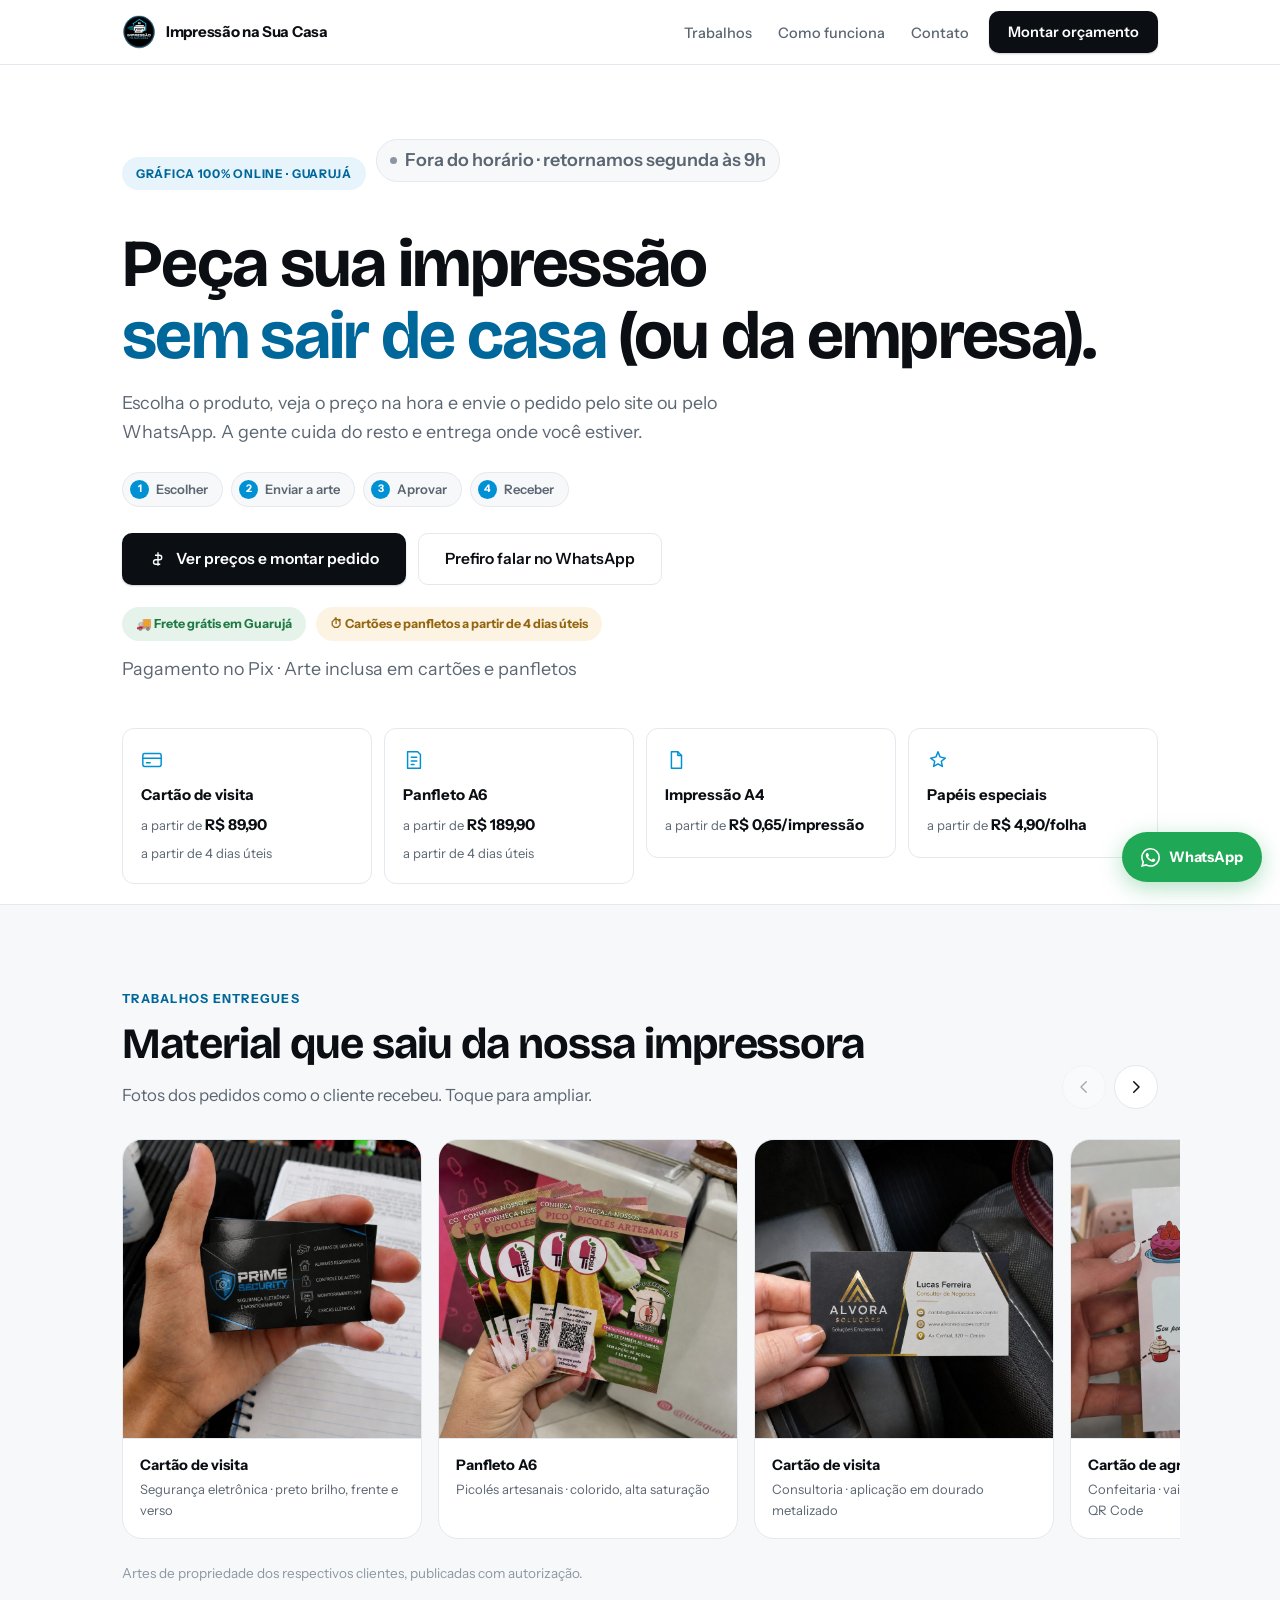
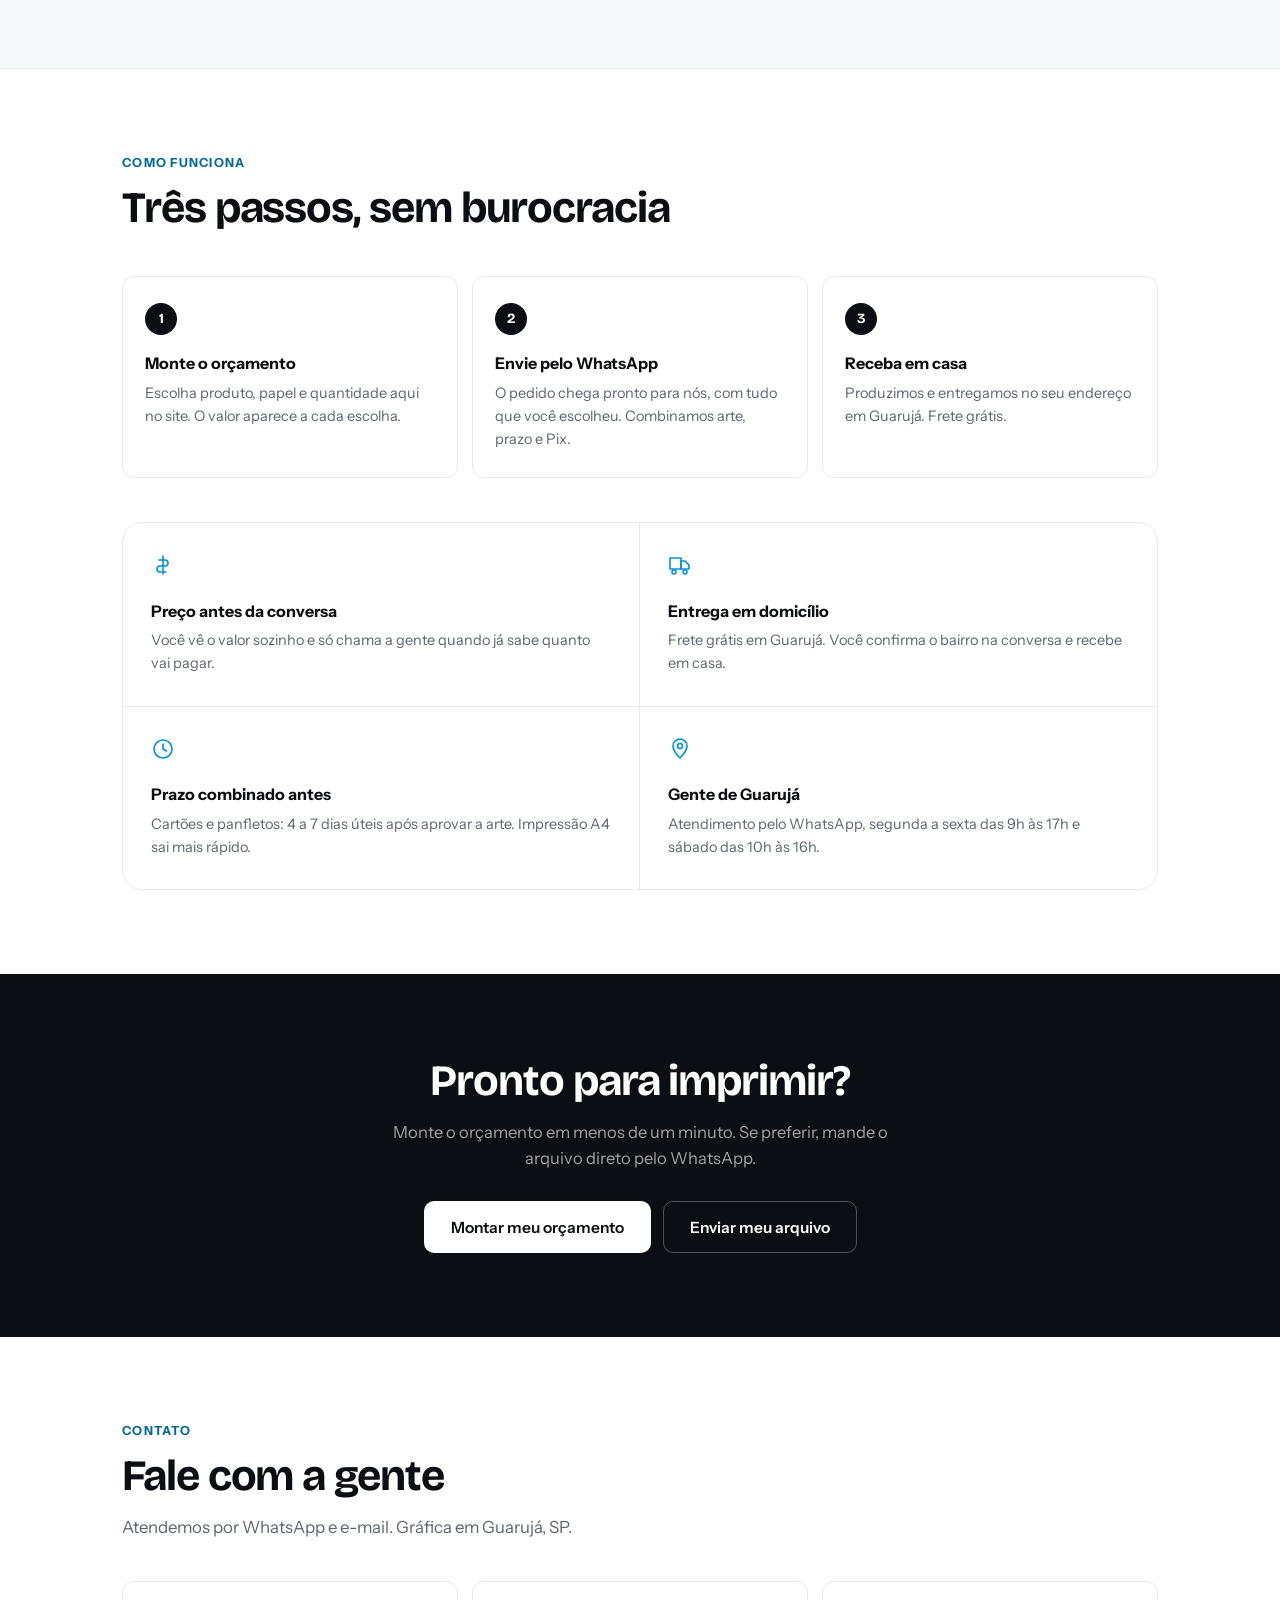
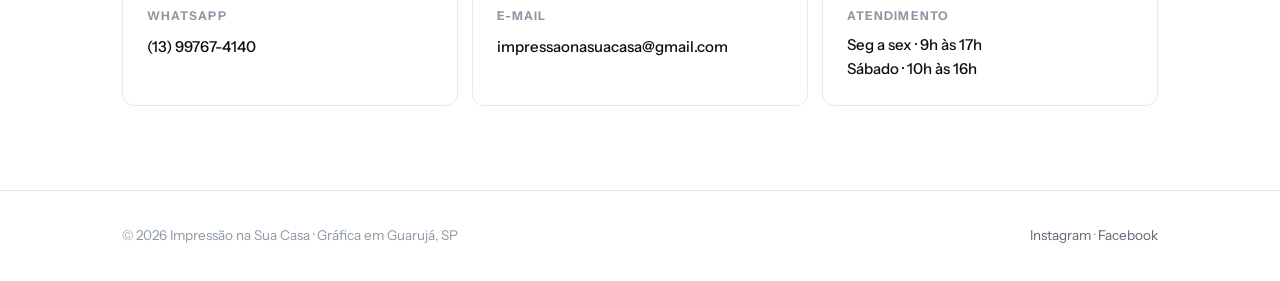
==== commit a6765636: "Novo Hero: categoria + processo explicado + frete e prazo em destaque - Rótulo "Gráfica 100% online " ====
--- a/index.html
+++ b/index.html
@@ -389,7 +389,7 @@
   </script>
 
   <script type="__bundler/template">
-"<!DOCTYPE html>\n<html lang=\"pt-BR\"><head>\n<meta charset=\"UTF-8\">\n<meta name=\"viewport\" content=\"width=device-width,initial-scale=1\">\n<title>Impressão na Sua Casa | Gráfica em Guarujá com entrega em domicílio<\u002Ftitle>\n<meta name=\"description\" content=\"Gráfica online em Guarujá. Cartão de visita, panfleto e impressão A4 com preço na tela e entrega em domicílio. Monte seu orçamento sem falar com ninguém.\">\n<link rel=\"canonical\" href=\"https://impressaonasuacasa.com.br/\">\n<link rel=\"icon\" type=\"image/png\" href=\"f16aaa6f-9e8e-459c-ac90-eb5eb226a27f\">\n<meta name=\"theme-color\" content=\"#0B0E12\">\n<meta property=\"og:type\" content=\"website\">\n<meta property=\"og:title\" content=\"Impressão na Sua Casa | Gráfica em Guarujá\">\n<meta property=\"og:description\" content=\"Cartão de visita, panfleto e impressão A4 com entrega em Guarujá. Preço na tela, pedido pelo WhatsApp.\">\n<meta property=\"og:image\" content=\"https://impressaonasuacasa.com.br/logo.png\">\n<meta property=\"og:url\" content=\"https://impressaonasuacasa.com.br/\">\n<link rel=\"preconnect\" href=\"https://fonts.googleapis.com\">\n<link rel=\"preconnect\" href=\"https://fonts.gstatic.com\" crossorigin=\"\">\n<style>/* vietnamese */\n@font-face {\n  font-family: 'Bricolage Grotesque';\n  font-style: normal;\n  font-weight: 600;\n  font-stretch: 100%;\n  font-display: swap;\n  src: url(\"e2eb4da2-7441-4212-b84e-8a99b5ef812d\") format('woff2');\n  unicode-range: U+0102-0103, U+0110-0111, U+0128-0129, U+0168-0169, U+01A0-01A1, U+01AF-01B0, U+0300-0301, U+0303-0304, U+0308-0309, U+0323, U+0329, U+1EA0-1EF9, U+20AB;\n}\n/* latin-ext */\n@font-face {\n  font-family: 'Bricolage Grotesque';\n  font-style: normal;\n  font-weight: 600;\n  font-stretch: 100%;\n  font-display: swap;\n  src: url(\"2938a676-aab4-41ac-a070-fee2cbad8417\") format('woff2');\n  unicode-range: U+0100-02BA, U+02BD-02C5, U+02C7-02CC, U+02CE-02D7, U+02DD-02FF, U+0304, U+0308, U+0329, U+1D00-1DBF, U+1E00-1E9F, U+1EF2-1EFF, U+2020, U+20A0-20AB, U+20AD-20C0, U+2113, U+2C60-2C7F, U+A720-A7FF;\n}\n/* latin */\n@font-face {\n  font-family: 'Bricolage Grotesque';\n  font-style: normal;\n  font-weight: 600;\n  font-stretch: 100%;\n  font-display: swap;\n  src: url(\"9e81dbf0-66c7-4b05-8532-11d75f0a612f\") format('woff2');\n  unicode-range: U+0000-00FF, U+0131, U+0152-0153, U+02BB-02BC, U+02C6, U+02DA, U+02DC, U+0304, U+0308, U+0329, U+2000-206F, U+20AC, U+2122, U+2191, U+2193, U+2212, U+2215, U+FEFF, U+FFFD;\n}\n/* vietnamese */\n@font-face {\n  font-family: 'Bricolage Grotesque';\n  font-style: normal;\n  font-weight: 700;\n  font-stretch: 100%;\n  font-display: swap;\n  src: url(\"e2eb4da2-7441-4212-b84e-8a99b5ef812d\") format('woff2');\n  unicode-range: U+0102-0103, U+0110-0111, U+0128-0129, U+0168-0169, U+01A0-01A1, U+01AF-01B0, U+0300-0301, U+0303-0304, U+0308-0309, U+0323, U+0329, U+1EA0-1EF9, U+20AB;\n}\n/* latin-ext */\n@font-face {\n  font-family: 'Bricolage Grotesque';\n  font-style: normal;\n  font-weight: 700;\n  font-stretch: 100%;\n  font-display: swap;\n  src: url(\"2938a676-aab4-41ac-a070-fee2cbad8417\") format('woff2');\n  unicode-range: U+0100-02BA, U+02BD-02C5, U+02C7-02CC, U+02CE-02D7, U+02DD-02FF, U+0304, U+0308, U+0329, U+1D00-1DBF, U+1E00-1E9F, U+1EF2-1EFF, U+2020, U+20A0-20AB, U+20AD-20C0, U+2113, U+2C60-2C7F, U+A720-A7FF;\n}\n/* latin */\n@font-face {\n  font-family: 'Bricolage Grotesque';\n  font-style: normal;\n  font-weight: 700;\n  font-stretch: 100%;\n  font-display: swap;\n  src: url(\"9e81dbf0-66c7-4b05-8532-11d75f0a612f\") format('woff2');\n  unicode-range: U+0000-00FF, U+0131, U+0152-0153, U+02BB-02BC, U+02C6, U+02DA, U+02DC, U+0304, U+0308, U+0329, U+2000-206F, U+20AC, U+2122, U+2191, U+2193, U+2212, U+2215, U+FEFF, U+FFFD;\n}\n/* latin-ext */\n@font-face {\n  font-family: 'Instrument Sans';\n  font-style: normal;\n  font-weight: 400;\n  font-stretch: 100%;\n  font-display: swap;\n  src: url(\"dd1b8a12-b919-4541-a349-a305ef947ef3\") format('woff2');\n  unicode-range: U+0100-02BA, U+02BD-02C5, U+02C7-02CC, U+02CE-02D7, U+02DD-02FF, U+0304, U+0308, U+0329, U+1D00-1DBF, U+1E00-1E9F, U+1EF2-1EFF, U+2020, U+20A0-20AB, U+20AD-20C0, U+2113, U+2C60-2C7F, U+A720-A7FF;\n}\n/* latin */\n@font-face {\n  font-family: 'Instrument Sans';\n  font-style: normal;\n  font-weight: 400;\n  font-stretch: 100%;\n  font-display: swap;\n  src: url(\"7da60a36-8c36-434e-93f9-086070ea2746\") format('woff2');\n  unicode-range: U+0000-00FF, U+0131, U+0152-0153, U+02BB-02BC, U+02C6, U+02DA, U+02DC, U+0304, U+0308, U+0329, U+2000-206F, U+20AC, U+2122, U+2191, U+2193, U+2212, U+2215, U+FEFF, U+FFFD;\n}\n/* latin-ext */\n@font-face {\n  font-family: 'Instrument Sans';\n  font-style: normal;\n  font-weight: 500;\n  font-stretch: 100%;\n  font-display: swap;\n  src: url(\"dd1b8a12-b919-4541-a349-a305ef947ef3\") format('woff2');\n  unicode-range: U+0100-02BA, U+02BD-02C5, U+02C7-02CC, U+02CE-02D7, U+02DD-02FF, U+0304, U+0308, U+0329, U+1D00-1DBF, U+1E00-1E9F, U+1EF2-1EFF, U+2020, U+20A0-20AB, U+20AD-20C0, U+2113, U+2C60-2C7F, U+A720-A7FF;\n}\n/* latin */\n@font-face {\n  font-family: 'Instrument Sans';\n  font-style: normal;\n  font-weight: 500;\n  font-stretch: 100%;\n  font-display: swap;\n  src: url(\"7da60a36-8c36-434e-93f9-086070ea2746\") format('woff2');\n  unicode-range: U+0000-00FF, U+0131, U+0152-0153, U+02BB-02BC, U+02C6, U+02DA, U+02DC, U+0304, U+0308, U+0329, U+2000-206F, U+20AC, U+2122, U+2191, U+2193, U+2212, U+2215, U+FEFF, U+FFFD;\n}\n/* latin-ext */\n@font-face {\n  font-family: 'Instrument Sans';\n  font-style: normal;\n  font-weight: 600;\n  font-stretch: 100%;\n  font-display: swap;\n  src: url(\"dd1b8a12-b919-4541-a349-a305ef947ef3\") format('woff2');\n  unicode-range: U+0100-02BA, U+02BD-02C5, U+02C7-02CC, U+02CE-02D7, U+02DD-02FF, U+0304, U+0308, U+0329, U+1D00-1DBF, U+1E00-1E9F, U+1EF2-1EFF, U+2020, U+20A0-20AB, U+20AD-20C0, U+2113, U+2C60-2C7F, U+A720-A7FF;\n}\n/* latin */\n@font-face {\n  font-family: 'Instrument Sans';\n  font-style: normal;\n  font-weight: 600;\n  font-stretch: 100%;\n  font-display: swap;\n  src: url(\"7da60a36-8c36-434e-93f9-086070ea2746\") format('woff2');\n  unicode-range: U+0000-00FF, U+0131, U+0152-0153, U+02BB-02BC, U+02C6, U+02DA, U+02DC, U+0304, U+0308, U+0329, U+2000-206F, U+20AC, U+2122, U+2191, U+2193, U+2212, U+2215, U+FEFF, U+FFFD;\n}\n/* latin-ext */\n@font-face {\n  font-family: 'Instrument Sans';\n  font-style: normal;\n  font-weight: 700;\n  font-stretch: 100%;\n  font-display: swap;\n  src: url(\"dd1b8a12-b919-4541-a349-a305ef947ef3\") format('woff2');\n  unicode-range: U+0100-02BA, U+02BD-02C5, U+02C7-02CC, U+02CE-02D7, U+02DD-02FF, U+0304, U+0308, U+0329, U+1D00-1DBF, U+1E00-1E9F, U+1EF2-1EFF, U+2020, U+20A0-20AB, U+20AD-20C0, U+2113, U+2C60-2C7F, U+A720-A7FF;\n}\n/* latin */\n@font-face {\n  font-family: 'Instrument Sans';\n  font-style: normal;\n  font-weight: 700;\n  font-stretch: 100%;\n  font-display: swap;\n  src: url(\"7da60a36-8c36-434e-93f9-086070ea2746\") format('woff2');\n  unicode-range: U+0000-00FF, U+0131, U+0152-0153, U+02BB-02BC, U+02C6, U+02DA, U+02DC, U+0304, U+0308, U+0329, U+2000-206F, U+20AC, U+2122, U+2191, U+2193, U+2212, U+2215, U+FEFF, U+FFFD;\n}\n<\u002Fstyle>\n<style>\n/* Impressão na Sua Casa — folha única, compartilhada por todas as páginas */\n:root{\n  --tinta:#0B0E12; --tinta-2:#1A1F27; --papel:#FFFFFF; --papel-2:#F6F8FA;\n  --azul:#0091D5; --azul-esc:#00679B; --azul-luz:#E8F4FB;\n  --cinza:#5B6672; --cinza-luz:#8C97A3; --linha:#E4E9EF;\n  --wpp:#1FA855;\n  --r:12px; --r-lg:20px;\n  --sombra:0 1px 2px rgba(11,14,18,.05),0 8px 24px rgba(11,14,18,.06);\n  --nav:64px;\n  --fluido:cubic-bezier(.22,.61,.36,1);\n}\n*,*::before,*::after{box-sizing:border-box;margin:0;padding:0}\nhtml{scroll-behavior:smooth}\nbody{font-family:'Instrument Sans',system-ui,sans-serif;background:var(--papel);color:var(--tinta);\n  line-height:1.6;-webkit-font-smoothing:antialiased;font-size:16.5px}\nimg{max-width:100%;display:block}\na{color:var(--azul-esc);text-decoration:none}\na:hover{color:var(--azul)}\nh1,h2,h3{font-family:'Bricolage Grotesque','Instrument Sans',sans-serif;font-weight:700;\n  letter-spacing:-.025em;line-height:1.08;text-wrap:balance}\n.env{max-width:1080px;margin:0 auto;padding:0 22px}\n.sr{position:absolute;width:1px;height:1px;overflow:hidden;clip-path:inset(50%)}\n:focus-visible{outline:2px solid var(--azul);outline-offset:3px;border-radius:6px}\n\n/* ── botões ── */\n.b{display:inline-flex;align-items:center;justify-content:center;gap:9px;font:600 15.5px/1 'Instrument Sans',sans-serif;\n  padding:15px 26px;border-radius:10px;border:1px solid transparent;cursor:pointer;min-height:52px;\n  transition:transform .18s var(--fluido),box-shadow .18s var(--fluido),background .18s,border-color .18s,color .18s}\n.b:active{transform:scale(.985)}\n.b-1{background:var(--tinta);color:#fff;box-shadow:0 1px 2px rgba(11,14,18,.2)}\n.b-1:hover{background:var(--tinta-2);color:#fff;box-shadow:0 6px 18px rgba(11,14,18,.18)}\n.b-2{background:transparent;color:var(--tinta);border-color:var(--linha)}\n.b-2:hover{border-color:var(--tinta);color:var(--tinta)}\n.b-w{background:var(--wpp);color:#fff}\n.b-w:hover{background:#188544;color:#fff}\n.b svg{width:18px;height:18px;flex:0 0 auto}\n\n/* ── topo ── */\n.topo{position:sticky;top:0;z-index:60;background:rgba(255,255,255,.86);backdrop-filter:blur(14px);\n  border-bottom:1px solid var(--linha)}\n.topo-in{display:flex;align-items:center;gap:20px;height:var(--nav)}\n.marca{display:flex;align-items:center;gap:10px;color:var(--tinta);font-weight:700;letter-spacing:-.02em;font-size:15px}\n.marca img{width:34px;height:34px;object-fit:contain}\n.menu{display:flex;gap:26px;margin-left:auto;list-style:none}\n.menu a{color:var(--cinza);font-size:14.5px;font-weight:500;position:relative}\n.menu a:hover{color:var(--tinta)}\n.menu a::after{content:'';position:absolute;left:0;right:100%;bottom:-4px;height:1.5px;background:var(--tinta);\n  transition:right .25s var(--fluido)}\n.menu a:hover::after{right:0}\n.topo .b{padding:11px 18px;min-height:42px;font-size:14.5px}\n.abre{display:none;width:44px;height:44px;margin-left:auto;background:none;border:1px solid var(--linha);\n  border-radius:10px;cursor:pointer;align-items:center;justify-content:center;flex-direction:column;gap:4px}\n.abre i{display:block;width:16px;height:1.5px;background:var(--tinta)}\n.gaveta{display:none;position:fixed;inset:var(--nav) 0 0;z-index:59;background:#fff;padding:22px;flex-direction:column;gap:2px}\n.gaveta.on{display:flex}\n.gaveta a{padding:16px 2px;border-bottom:1px solid var(--linha);color:var(--tinta);font-size:17px;font-weight:500}\n.gaveta .b{margin-top:20px}\n\n/* ── estado de atendimento (informativo, não clicável) ── */\n.estado{display:inline-flex;align-items:center;gap:8px;font-size:13px;font-weight:600;color:var(--cinza);\n  background:var(--papel-2);border:1px solid var(--linha);border-radius:50px;padding:6px 13px}\n.estado i{width:7px;height:7px;border-radius:50%;background:var(--cinza-luz);flex:0 0 auto}\n.estado i.on{background:var(--wpp)}\n\n/* ── hero ── */\n.hero{padding:74px 0 20px}\n.hero h1{font-size:clamp(2.45rem,6vw,4.2rem);margin:20px 0 16px}\n.hero h1 em{font-style:normal;color:var(--azul-esc)}\n.hero p{font-size:1.12rem;color:var(--cinza);max-width:34em;margin-bottom:30px}\n.hero-acoes{display:flex;flex-wrap:wrap;gap:12px;align-items:center}\n.hero-nota{font-size:13.5px;color:var(--cinza-luz);margin-top:18px}\n\n/* ── atalhos de produto ── */\n.atalhos{display:grid;grid-template-columns:repeat(4,1fr);gap:12px;margin:44px 0 0;list-style:none}\n.atalho{display:flex;flex-direction:column;gap:6px;padding:20px 18px;border:1px solid var(--linha);\n  border-radius:var(--r);background:var(--papel);color:var(--tinta);min-height:112px;\n  transition:border-color .2s,transform .2s var(--fluido),box-shadow .2s var(--fluido)}\n.atalho:hover{border-color:var(--tinta);transform:translateY(-2px);box-shadow:var(--sombra);color:var(--tinta)}\n.atalho:active{transform:scale(.99)}\n.atalho svg{width:22px;height:22px;stroke:var(--azul);fill:none;stroke-width:1.6;stroke-linecap:round;stroke-linejoin:round;margin-bottom:6px}\n.atalho b{font-size:15px;font-weight:650}\n.atalho span{font-size:13px;color:var(--cinza);margin-top:auto}\n.atalho span b{color:var(--tinta);font-weight:700}\n\n/* ── seções ── */\nsection{padding:84px 0}\n.rotulo{font-size:12.5px;font-weight:700;letter-spacing:.1em;text-transform:uppercase;color:var(--azul-esc);margin-bottom:12px}\n.titulo{font-size:clamp(1.9rem,3.4vw,2.7rem);margin-bottom:14px}\n.linha-fina{font-size:1.05rem;color:var(--cinza);max-width:38em}\n\n/* ── prova: carrossel de trabalhos ── */\n.prova{background:var(--papel-2);border-top:1px solid var(--linha);border-bottom:1px solid var(--linha)}\n.prova-topo{display:flex;align-items:flex-end;justify-content:space-between;gap:24px;flex-wrap:wrap;margin-bottom:26px}\n.setas{display:none;gap:8px}\n.seta{width:44px;height:44px;border-radius:50%;background:var(--papel);border:1px solid var(--linha);\n  cursor:pointer;display:flex;align-items:center;justify-content:center;transition:background .18s,border-color .18s,opacity .18s}\n.seta svg{width:18px;height:18px;stroke:var(--tinta);fill:none;stroke-width:2;stroke-linecap:round;stroke-linejoin:round}\n.seta:hover{background:var(--tinta);border-color:var(--tinta)}\n.seta:hover svg{stroke:#fff}\n.seta[disabled]{opacity:.32;pointer-events:none}\n@media(min-width:900px){.setas{display:flex}}\n.fila{display:flex;gap:16px;list-style:none;overflow-x:auto;scroll-snap-type:x mandatory;\n  padding:4px 0 18px;margin:0 -22px;padding-left:22px;padding-right:22px;\n  scrollbar-width:none;-webkit-overflow-scrolling:touch}\n.fila::-webkit-scrollbar{display:none}\n.peca{flex:0 0 auto;width:min(78vw,300px);scroll-snap-align:center;background:var(--papel);\n  border:1px solid var(--linha);border-radius:var(--r-lg);overflow:hidden;cursor:zoom-in;\n  transition:box-shadow .3s var(--fluido),transform .3s var(--fluido),border-color .2s}\n.peca:hover{box-shadow:0 14px 40px rgba(11,14,18,.12);transform:translateY(-3px)}\n.peca:active{transform:scale(.99)}\n.peca-foto{position:relative;background:var(--azul-luz)}\n.peca-foto img{width:100%;height:auto;display:block}\n.peca-txt{padding:15px 17px 17px;border-top:1px solid var(--linha)}\n.peca-txt b{display:block;font-size:14.5px;font-weight:650}\n.peca-txt span{display:block;font-size:13px;color:var(--cinza);margin-top:2px}\n/* realce do item central — puro CSS, sem JS, degrada em silêncio */\n@supports (animation-timeline: view(inline)){\n  @media(prefers-reduced-motion:no-preference) and (min-width:640px){\n    .peca{animation:realce linear both;animation-timeline:view(inline);animation-range:entry 8% exit 92%}\n    @keyframes realce{\n      0%{opacity:.55;transform:scale(.955)}\n      42%,58%{opacity:1;transform:scale(1)}\n      100%{opacity:.55;transform:scale(.955)}\n    }\n  }\n}\n.peca-cta{display:flex;flex-direction:column;justify-content:center;gap:14px;padding:28px;\n  background:var(--tinta);border-color:var(--tinta);cursor:pointer}\n.peca-cta b{font-family:'Bricolage Grotesque',sans-serif;font-size:1.35rem;color:#fff;line-height:1.15;letter-spacing:-.02em}\n.peca-cta span{font-size:14px;color:rgba(255,255,255,.62)}\n.peca-cta .b{margin-top:6px;background:#fff;color:var(--tinta)}\n.prova-nota{font-size:13.5px;color:var(--cinza-luz);margin-top:6px}\n\n/* ── passos ── */\n.passos{display:grid;grid-template-columns:repeat(3,1fr);gap:14px;margin-top:44px;list-style:none;counter-reset:p}\n.passo{padding:26px 22px;border:1px solid var(--linha);border-radius:var(--r);background:var(--papel)}\n.passo::before{counter-increment:p;content:counter(p);display:flex;align-items:center;justify-content:center;\n  width:32px;height:32px;border-radius:50%;background:var(--tinta);color:#fff;\n  font:700 14px/1 'Bricolage Grotesque',sans-serif;margin-bottom:16px}\n.passo b{display:block;font-size:16px;font-weight:650;margin-bottom:5px}\n.passo p{font-size:14.5px;color:var(--cinza)}\n\n/* ── razões ── */\n.razoes{display:grid;grid-template-columns:repeat(2,1fr);gap:0;margin-top:44px;border:1px solid var(--linha);border-radius:var(--r-lg);overflow:hidden}\n.razao{padding:30px 28px;border-right:1px solid var(--linha);border-bottom:1px solid var(--linha)}\n.razao:nth-child(2n){border-right:0}\n.razao:nth-last-child(-n+2){border-bottom:0}\n.razao svg{width:24px;height:24px;stroke:var(--azul);fill:none;stroke-width:1.6;stroke-linecap:round;stroke-linejoin:round;margin-bottom:14px}\n.razao b{display:block;font-size:16px;font-weight:650;margin-bottom:5px}\n.razao p{font-size:14.5px;color:var(--cinza)}\n\n/* ── fecho ── */\n.fecho{background:var(--tinta);color:#fff;text-align:center}\n.fecho .titulo{color:#fff}\n.fecho p{color:rgba(255,255,255,.62);max-width:32em;margin:0 auto 30px}\n.fecho .b-1{background:#fff;color:var(--tinta)}\n.fecho .b-1:hover{background:var(--azul-luz);color:var(--tinta)}\n.fecho .b-2{color:#fff;border-color:rgba(255,255,255,.28)}\n.fecho .b-2:hover{border-color:#fff;color:#fff}\n.fecho-acoes{display:flex;gap:12px;justify-content:center;flex-wrap:wrap}\n\n/* ── contato / rodapé ── */\n.contato-grade{display:grid;grid-template-columns:repeat(3,1fr);gap:14px;margin-top:40px}\n.contato-cx{padding:24px;border:1px solid var(--linha);border-radius:var(--r)}\n.contato-cx h4{font-size:12px;font-weight:700;letter-spacing:.09em;text-transform:uppercase;color:var(--cinza-luz);margin-bottom:8px}\n.contato-cx a,.contato-cx p{font-size:15px;color:var(--tinta);font-weight:500}\n.contato-cx a:hover{color:var(--azul-esc)}\n.pe{border-top:1px solid var(--linha);padding:34px 0;font-size:13.5px;color:var(--cinza-luz)}\n.pe-in{display:flex;justify-content:space-between;gap:16px;flex-wrap:wrap;align-items:center}\n.pe a{color:var(--cinza)}\n\n/* ── atalho fixo de WhatsApp: visível desde o primeiro segundo ── */\n.wpp-fixo{position:fixed;bottom:18px;right:18px;z-index:70;display:inline-flex;align-items:center;gap:9px;\n  background:var(--wpp);color:#fff;border-radius:50px;padding:13px 19px;font:650 14.5px/1 'Instrument Sans',sans-serif;\n  box-shadow:0 6px 22px rgba(31,168,85,.34);min-height:50px;\n  transition:transform .2s var(--fluido),box-shadow .2s var(--fluido)}\n.wpp-fixo:hover{color:#fff;transform:translateY(-2px);box-shadow:0 10px 28px rgba(31,168,85,.42)}\n.wpp-fixo:active{transform:scale(.98)}\n.wpp-fixo svg{width:19px;height:19px;fill:currentColor}\n@media(max-width:520px){.wpp-fixo span{display:none}.wpp-fixo{padding:15px;border-radius:50%}}\n\n/* ── ampliação de foto ── */\n.lupa{position:fixed;inset:0;z-index:90;background:rgba(11,14,18,.94);display:none;\n  align-items:center;justify-content:center;padding:24px;opacity:0;transition:opacity .22s var(--fluido)}\n.lupa.on{display:flex;opacity:1}\n.lupa img{max-width:min(92vw,760px);max-height:86vh;width:auto;border-radius:14px}\n.lupa button{position:absolute;top:16px;right:16px;width:44px;height:44px;border-radius:50%;\n  background:rgba(255,255,255,.12);border:none;color:#fff;font-size:20px;cursor:pointer}\n\n/* ── entrada por scroll: curta e discreta ── */\n.sobe{opacity:0;transform:translateY(10px)}\n.sobe.ok{opacity:1;transform:none;transition:opacity .34s var(--fluido),transform .34s var(--fluido)}\n@media(prefers-reduced-motion:reduce){.sobe{opacity:1;transform:none}}\n\n@media(max-width:860px){\n  .menu,.topo .b-1{display:none}\n  .abre{display:flex}\n  .atalhos{grid-template-columns:repeat(2,1fr)}\n  .passos{grid-template-columns:1fr}\n  .contato-grade{grid-template-columns:1fr}\n  .hero{padding:52px 0 12px}\n  section{padding:64px 0}\n}\n@media(max-width:560px){\n  .razoes{grid-template-columns:1fr}\n  .razao{border-right:0}\n  .razao:nth-last-child(2){border-bottom:1px solid var(--linha)}\n  .hero-acoes .b{width:100%}\n}\n\n/* ══ montador de orçamento ══════════════════════════════════ */\n.orc-topo{padding:56px 0 8px}\n.orc-topo h1{font-size:clamp(2.1rem,4.6vw,3.2rem);margin:16px 0 12px}\n.orc-topo p{color:var(--cinza);max-width:36em}\n.orc{display:grid;grid-template-columns:minmax(0,1fr) 340px;gap:32px;align-items:start;padding:34px 0 120px}\n.orc>div:first-child{min-width:0;container-type:inline-size}\n@media(max-width:1180px){.orc{grid-template-columns:1fr;padding-bottom:100px}}\n\n.abas{display:grid;grid-template-columns:repeat(4,1fr);gap:8px;margin-bottom:24px}\n.aba{display:flex;flex-direction:column;align-items:flex-start;gap:8px;padding:15px 14px;background:var(--papel);\n  border:1px solid var(--linha);border-radius:var(--r);cursor:pointer;text-align:left;\n  font:600 14px/1.2 'Instrument Sans',sans-serif;color:var(--cinza);\n  transition:border-color .18s,color .18s,background .18s,transform .18s var(--fluido)}\n.aba svg{width:20px;height:20px;stroke:currentColor;fill:none;stroke-width:1.6;stroke-linecap:round;stroke-linejoin:round}\n.aba:hover{border-color:var(--cinza-luz);color:var(--tinta)}\n.aba:active{transform:scale(.99)}\n.aba[aria-selected=\"true\"]{background:var(--tinta);border-color:var(--tinta);color:#fff}\n@media(max-width:640px){.abas{grid-template-columns:repeat(2,1fr)}}\n\n.painel[hidden]{display:none}\n.bloco{padding:24px 0;border-bottom:1px solid var(--linha)}\n.bloco:first-child{padding-top:0}\n.perg{display:flex;align-items:baseline;gap:10px;font-family:'Bricolage Grotesque',sans-serif;\n  font-size:1.15rem;font-weight:700;letter-spacing:-.02em;margin-bottom:4px}\n.perg em{font-style:normal;display:inline-flex;align-items:center;justify-content:center;\n  width:24px;height:24px;border-radius:50%;background:var(--azul-luz);color:var(--azul-esc);\n  font-size:12.5px;font-weight:700;flex:0 0 auto}\n.dica{font-size:14px;color:var(--cinza);margin-bottom:14px}\n.dica-p{font-size:13.5px;color:var(--cinza-luz);margin-top:10px}\n\n.opcoes{display:flex;gap:10px;flex-wrap:wrap}\n.opcao{flex:1 1 200px;text-align:left;padding:14px 16px;background:var(--papel);border:1px solid var(--linha);\n  border-radius:var(--r);cursor:pointer;font-family:'Instrument Sans',sans-serif;min-height:52px;\n  transition:border-color .18s,box-shadow .18s,transform .18s var(--fluido)}\n.opcao:hover{border-color:var(--cinza-luz)}\n.opcao:active{transform:scale(.99)}\n.opcao b{display:block;font-size:14.5px;font-weight:650;color:var(--tinta)}\n.opcao span{display:block;font-size:13px;color:var(--cinza);margin-top:2px}\n.opcao[aria-pressed=\"true\"]{border-color:var(--tinta);box-shadow:inset 0 0 0 1px var(--tinta)}\n\n.qtd{display:inline-flex;align-items:center;border:1px solid var(--linha);border-radius:var(--r);overflow:hidden}\n.qtd button{width:52px;height:52px;background:var(--papel);border:none;cursor:pointer;font-size:20px;\n  color:var(--tinta);transition:background .15s}\n.qtd button:hover{background:var(--papel-2)}\n.qtd input{width:96px;height:52px;border:none;border-left:1px solid var(--linha);border-right:1px solid var(--linha);\n  text-align:center;font:650 17px/1 'Instrument Sans',sans-serif;color:var(--tinta);background:var(--papel)}\n.qtd input::-webkit-outer-spin-button,.qtd input::-webkit-inner-spin-button{-webkit-appearance:none;margin:0}\n.qtd input{-moz-appearance:textfield}\n.fichas{display:flex;gap:8px;flex-wrap:wrap;margin-top:12px}\n.ficha{padding:9px 15px;border:1px solid var(--linha);border-radius:50px;background:var(--papel);cursor:pointer;\n  font:600 13.5px/1 'Instrument Sans',sans-serif;color:var(--cinza);min-height:38px;transition:all .16s}\n.ficha:hover{border-color:var(--tinta);color:var(--tinta)}\n.ficha[aria-pressed=\"true\"]{background:var(--tinta);border-color:var(--tinta);color:#fff}\n\n/* resultado */\n.result{margin-top:26px;padding:22px;border:1px solid var(--linha);border-radius:var(--r-lg);background:var(--papel-2)}\n.result-linha{display:flex;align-items:flex-end;justify-content:space-between;gap:16px;flex-wrap:wrap}\n.result-rot{font-size:12.5px;font-weight:700;letter-spacing:.09em;text-transform:uppercase;color:var(--cinza-luz)}\n.result-val{font-family:'Bricolage Grotesque',sans-serif;font-size:2.6rem;font-weight:700;letter-spacing:-.03em;line-height:1;\n  font-variant-numeric:tabular-nums;transition:opacity .16s var(--fluido)}\n.result-val.trocando{opacity:.35}\n.result-un{font-size:14px;color:var(--cinza);margin-top:6px}\n.result .b{margin-top:18px;width:100%}\n.indisp{font-size:14.5px;color:var(--cinza);padding:6px 0}\n\n/* resumo / carrinho */\n.resumo{position:sticky;top:calc(var(--nav) + 18px);border:1px solid var(--linha);border-radius:var(--r-lg);\n  background:var(--papel);overflow:hidden}\n.resumo h2{font-size:1.15rem;padding:20px 20px 0}\n.resumo-vazio{padding:14px 20px 22px;font-size:14px;color:var(--cinza)}\n.itens{list-style:none;padding:8px 20px 0;margin:0;max-height:44vh;overflow-y:auto}\n.item{display:flex;gap:12px;padding:14px 0;border-bottom:1px solid var(--linha)}\n.item b{display:block;font-size:14.5px;font-weight:650}\n.item span{display:block;font-size:13px;color:var(--cinza);margin-top:2px}\n.item-val{margin-left:auto;text-align:right;font-weight:650;font-size:14.5px;white-space:nowrap;font-variant-numeric:tabular-nums}\n.item-x{display:block;margin-top:4px;background:none;border:none;color:var(--cinza-luz);font-size:12.5px;cursor:pointer;padding:2px}\n.item-x:hover{color:#C0392B}\n.total{display:flex;align-items:baseline;justify-content:space-between;padding:18px 20px;border-top:1px solid var(--linha);background:var(--papel-2)}\n.total b{font-family:'Bricolage Grotesque',sans-serif;font-size:1.7rem;letter-spacing:-.02em;font-variant-numeric:tabular-nums}\n.resumo-acoes{padding:0 20px 20px;background:var(--papel-2)}\n.resumo-acoes .b{width:100%}\n.resumo-nota{font-size:12.5px;color:var(--cinza-luz);padding:0 20px 18px;background:var(--papel-2)}\n\n/* barra fixa no celular */\n.barra{position:fixed;left:0;right:0;bottom:0;z-index:65;display:none;align-items:center;gap:12px;\n  padding:12px 16px calc(12px + env(safe-area-inset-bottom));background:var(--papel);border-top:1px solid var(--linha);\n  box-shadow:0 -6px 24px rgba(11,14,18,.08)}\n.barra div{line-height:1.2}\n.barra small{display:block;font-size:12px;color:var(--cinza-luz)}\n.barra b{font-family:'Bricolage Grotesque',sans-serif;font-size:1.3rem;font-variant-numeric:tabular-nums}\n.barra .b{margin-left:auto;padding:13px 20px;min-height:48px}\n@media(max-width:1180px){.barra.on{display:flex}.wpp-fixo{bottom:84px}}\n\n/* aviso curto */\n.aviso{position:fixed;left:50%;bottom:24px;transform:translate(-50%,12px);z-index:80;opacity:0;pointer-events:none;\n  background:var(--tinta);color:#fff;border-radius:50px;padding:12px 20px;font-size:14px;font-weight:600;\n  transition:opacity .22s var(--fluido),transform .22s var(--fluido);max-width:calc(100vw - 32px)}\n.aviso.on{opacity:1;transform:translate(-50%,0)}\n@media(max-width:980px){.aviso{bottom:96px}}\n\n/* ══ ficha de produto (montador em formato de loja) ══════════ */\n.migalha{display:flex;gap:7px;flex-wrap:wrap;font-size:13px;color:var(--cinza-luz);font-weight:500;margin-bottom:14px}\n.migalha a{color:var(--cinza)}\n.migalha b{color:var(--tinta);font-weight:600}\n\n.ficha-prod{display:grid;grid-template-columns:minmax(0,330px) minmax(0,1fr);gap:32px;align-items:start}\n@container (max-width:820px){.ficha-prod{grid-template-columns:1fr;gap:24px}.galeria-p{position:static}}\n@container (max-width:640px){.linhas{grid-template-columns:1fr}.relacionados{grid-template-columns:1fr}}\n@supports not (container-type:inline-size){\n  .ficha-prod{grid-template-columns:1fr}\n  @media(min-width:1240px){.ficha-prod{grid-template-columns:minmax(0,330px) minmax(0,1fr)}}\n}\n\n.galeria-p{position:sticky;top:calc(var(--nav) + 18px)}\n@media(max-width:900px){.galeria-p{position:static}}\n.galeria-capa{border:1px solid var(--linha);border-radius:var(--r-lg);overflow:hidden;background:var(--papel-2)}\n.galeria-capa img{width:100%;height:auto;aspect-ratio:1/1;object-fit:cover}\n.galeria-tiras{display:flex;gap:10px;margin-top:10px}\n.tira{flex:1;border:1px solid var(--linha);border-radius:10px;overflow:hidden;background:var(--papel-2);cursor:pointer;padding:0;\n  transition:border-color .18s,transform .18s var(--fluido)}\n.tira img{width:100%;aspect-ratio:1/1;object-fit:cover;display:block}\n.tira:hover{border-color:var(--cinza-luz)}\n.tira[aria-pressed=\"true\"]{border-color:var(--tinta);box-shadow:inset 0 0 0 1px var(--tinta)}\n\n.selos{margin-top:18px;border:1px solid var(--linha);border-radius:var(--r-lg);padding:18px 18px 6px}\n.selos h4{font-size:11.5px;font-weight:700;letter-spacing:.1em;text-transform:uppercase;color:var(--cinza-luz);margin-bottom:14px}\n.selo{display:flex;gap:12px;padding-bottom:16px}\n.selo svg{width:20px;height:20px;flex:0 0 auto;stroke:var(--azul);fill:none;stroke-width:1.6;stroke-linecap:round;stroke-linejoin:round;margin-top:2px}\n.selo b{display:block;font-size:14px;font-weight:650}\n.selo span{display:block;font-size:13px;color:var(--cinza);line-height:1.5}\n\n.prod-cab{margin-bottom:4px}\n.cat{font-size:12px;font-weight:700;letter-spacing:.1em;text-transform:uppercase;color:var(--azul-esc)}\n.prod-cab h2{font-size:clamp(1.7rem,3.2vw,2.3rem);margin:8px 0 12px}\n.metas{display:flex;gap:8px;flex-wrap:wrap;align-items:center;font-size:13.5px;color:var(--cinza);font-weight:500}\n.pilula{display:inline-flex;align-items:center;gap:6px;border:1px solid var(--linha);border-radius:50px;padding:5px 12px}\n.pilula-ok{border-color:rgba(31,168,85,.32);color:#157F42;background:rgba(31,168,85,.06);font-weight:600}\n.chamada{font-size:1.02rem;color:var(--cinza);margin:16px 0 4px;max-width:44em}\n\n.linhas{display:grid;grid-template-columns:1fr 1fr;gap:14px;margin-top:18px}\n\n.linha-cx{border:1px solid var(--linha);border-radius:var(--r);padding:18px}\n.linha-cx h4{font-size:15px;font-weight:700;letter-spacing:-.01em}\n.linha-cx p{font-size:13px;color:var(--cinza-luz);font-weight:600;margin:2px 0 12px}\n.linha-cx ul{list-style:none;display:flex;flex-direction:column;gap:7px}\n.linha-cx li{display:flex;gap:8px;font-size:13.5px;color:var(--cinza);line-height:1.45}\n.linha-cx li i{font-style:normal;flex:0 0 auto;font-weight:700;color:#157F42}\n.linha-cx li.alerta i{color:#B7791F}\n\n.notas{display:flex;flex-direction:column;gap:6px;margin-top:18px;padding-top:16px;border-top:1px solid var(--linha);\n  font-size:13.5px;color:var(--cinza)}\n.notas b{color:var(--tinta);font-weight:650}\n\n.config{margin-top:26px;border:1px solid var(--linha);border-radius:var(--r-lg);overflow:hidden}\n.config-cab{padding:18px 20px;border-bottom:1px solid var(--linha);background:var(--papel-2)}\n.config-cab b{font-family:'Bricolage Grotesque',sans-serif;font-size:1.05rem}\n.config-cab span{display:block;font-size:13px;color:var(--cinza);margin-top:2px}\n.config-corpo{padding:6px 20px 20px}\n.config .bloco:last-of-type{border-bottom:0}\n.config .result{margin-top:8px}\n\n.relacionados{display:grid;grid-template-columns:repeat(auto-fit,minmax(190px,1fr));gap:14px;margin-top:24px}\n\n.rel{display:flex;gap:14px;align-items:center;padding:14px;border:1px solid var(--linha);border-radius:var(--r);\n  background:var(--papel);cursor:pointer;text-align:left;transition:border-color .18s,transform .18s var(--fluido)}\n.rel:hover{border-color:var(--tinta);transform:translateY(-2px)}\n.rel img{width:56px;height:56px;border-radius:9px;object-fit:cover;flex:0 0 auto;background:var(--papel-2)}\n.rel b{display:block;font-size:14.5px;font-weight:650;color:var(--tinta)}\n.rel span{display:block;font-size:13px;color:var(--cinza);margin-top:2px}\n\n.duvidas{margin-top:0}\n.duvida{border-bottom:1px solid var(--linha)}\n.duvida summary{display:flex;align-items:center;justify-content:space-between;gap:16px;padding:18px 2px;\n  cursor:pointer;list-style:none;font:650 15.5px/1.4 'Instrument Sans',sans-serif;color:var(--tinta)}\n.duvida summary::-webkit-details-marker{display:none}\n.duvida summary:hover{color:var(--azul-esc)}\n.duvida i{font-style:normal;flex:0 0 auto;width:22px;height:22px;border-radius:50%;border:1px solid var(--linha);\n  display:flex;align-items:center;justify-content:center;font-size:15px;color:var(--cinza);transition:transform .22s var(--fluido)}\n.duvida[open] i{transform:rotate(45deg)}\n.duvida .resp{padding:0 2px 18px;font-size:14.5px;color:var(--cinza);max-width:52em}\n\n/* o montador pede mais largura que as páginas de leitura */\n.env-largo{max-width:1340px}\n<\u002Fstyle>\n<script type=\"application/ld+json\">\n{\"@context\":\"https://schema.org\",\"@type\":\"LocalBusiness\",\"name\":\"Impressão na Sua Casa\",\"description\":\"Gráfica online em Guarujá com entrega em domicílio.\",\"url\":\"https://impressaonasuacasa.com.br\",\"telephone\":\"+5513997674140\",\"email\":\"impressaonasuacasa@gmail.com\",\"image\":\"https://impressaonasuacasa.com.br/logo.png\",\"priceRange\":\"R$\",\"address\":{\"@type\":\"PostalAddress\",\"addressLocality\":\"Guarujá\",\"addressRegion\":\"SP\",\"addressCountry\":\"BR\"},\"openingHoursSpecification\":[{\"@type\":\"OpeningHoursSpecification\",\"dayOfWeek\":[\"Monday\",\"Tuesday\",\"Wednesday\",\"Thursday\",\"Friday\"],\"opens\":\"09:00\",\"closes\":\"17:00\"},{\"@type\":\"OpeningHoursSpecification\",\"dayOfWeek\":\"Saturday\",\"opens\":\"10:00\",\"closes\":\"16:00\"}],\"sameAs\":[\"https://www.instagram.com/impressaonasuacasa\",\"https://www.facebook.com/share/1CdrYTJ5N6/\"]}\n<\u002Fscript>\n<!-- ESPAÇO RESERVADO: tag de conversão do Google Ads.\n     Cole aqui o snippet gtag.js quando tiver o ID de conversão. -->\n\n<\u002Fhead>\n<body>\n\n<header class=\"topo\">\n  <div class=\"env topo-in\">\n    <a class=\"marca\" href=\"index.html\">\n      <picture><source srcset=\"91857ad2-4d98-43ec-9648-f93c2accbd85\" type=\"image/webp\"><img src=\"461a30ba-e075-4686-9047-b5fe64215d0e\" alt=\"\" width=\"34\" height=\"34\"><\u002Fpicture>\n      Impressão na Sua Casa\n    <\u002Fa>\n    <ul class=\"menu\">\n      <li><a href=\"#trabalhos\">Trabalhos<\u002Fa><\u002Fli>\n      <li><a href=\"#como\">Como funciona<\u002Fa><\u002Fli>\n      <li><a href=\"#contato\">Contato<\u002Fa><\u002Fli>\n    <\u002Ful>\n    <a class=\"b b-1\" href=\"orcamento.html\">Montar orçamento<\u002Fa>\n    <button class=\"abre\" aria-label=\"Abrir menu\" aria-expanded=\"false\"><i><\u002Fi><i><\u002Fi><i><\u002Fi><\u002Fbutton>\n  <\u002Fdiv>\n<\u002Fheader>\n<nav class=\"gaveta\" aria-label=\"Menu\">\n  <a href=\"#trabalhos\">Trabalhos<\u002Fa>\n  <a href=\"#como\">Como funciona<\u002Fa>\n  <a href=\"#contato\">Contato<\u002Fa>\n  <a class=\"b b-1\" href=\"orcamento.html\">Montar orçamento<\u002Fa>\n<\u002Fnav>\n\n<main>\n<section class=\"hero\">\n  <div class=\"env\">\n    <p class=\"estado\" data-estado=\"\"><i><\u002Fi><span>Verificando horário…<\u002Fspan><\u002Fp>\n    <h1>Seu material impresso,<br><em>entregue na sua casa.<\u002Fem><\u002Fh1>\n    <p>Gráfica em Guarujá. Escolha o produto, veja o preço na hora e envie o pedido pronto — sem precisar perguntar quanto custa.<\u002Fp>\n    <div class=\"hero-acoes\">\n      <a class=\"b b-1\" href=\"orcamento.html\">\n        <svg style=\"stroke:currentColor;fill:none;stroke-width:1.8\" viewBox=\"0 0 24 24\"><path d=\"M12 3v18M8 7h6a3 3 0 0 1 0 6H9a3 3 0 0 0 0 6h6\"><\u002Fpath><\u002Fsvg>\n        Ver preços e montar orçamento\n      <\u002Fa>\n      <a class=\"b b-2\" href=\"https://wa.me/5513997674140\" data-zap=\"\">Falar no WhatsApp<\u002Fa>\n    <\u002Fdiv>\n    <p class=\"hero-nota\">Frete grátis em Guarujá · Pagamento no Pix · Arte inclusa em cartões e panfletos<\u002Fp>\n\n    <ul class=\"atalhos\">\n      <li><a class=\"atalho\" href=\"orcamento.html#cartao\"><svg viewBox=\"0 0 24 24\"><rect x=\"2\" y=\"5\" width=\"20\" height=\"14\" rx=\"2\"><\u002Frect><path d=\"M2 10h20M6 15h4\"><\u002Fpath><\u002Fsvg><b>Cartão de visita<\u002Fb><span>a partir de <b data-preco=\"cartao-de-visita\">—<\u002Fb><\u002Fspan><\u002Fa><\u002Fli>\n      <li><a class=\"atalho\" href=\"orcamento.html#panfleto\"><svg viewBox=\"0 0 24 24\"><path d=\"M5 3h11l3 3v15H5z\"><\u002Fpath><path d=\"M9 9h6M9 13h6M9 17h3\"><\u002Fpath><\u002Fsvg><b>Panfleto A6<\u002Fb><span>a partir de <b data-preco=\"panfleto\">—<\u002Fb><\u002Fspan><\u002Fa><\u002Fli>\n      <li><a class=\"atalho\" href=\"orcamento.html#a4\"><svg viewBox=\"0 0 24 24\"><path d=\"M7 3h7l4 4v14H7z\"><\u002Fpath><path d=\"M14 3v4h4\"><\u002Fpath><\u002Fsvg><b>Impressão A4<\u002Fb><span>a partir de <b data-preco=\"impressao-a4\">—<\u002Fb><\u002Fspan><\u002Fa><\u002Fli>\n      <li><a class=\"atalho\" href=\"orcamento.html#especial\"><svg viewBox=\"0 0 24 24\"><path d=\"M12 3l2.2 5.6L20 10l-4.4 3.4L16.8 19 12 16.1 7.2 19l1.2-5.6L4 10l5.8-1.4z\"><\u002Fpath><\u002Fsvg><b>Papéis especiais<\u002Fb><span>a partir de <b data-preco=\"papel-especial\">—<\u002Fb><\u002Fspan><\u002Fa><\u002Fli>\n    <\u002Ful>\n  <\u002Fdiv>\n<\u002Fsection>\n\n<section class=\"prova\" id=\"trabalhos\">\n  <div class=\"env\">\n    <div class=\"prova-topo\">\n      <div class=\"sobe\">\n        <p class=\"rotulo\">Trabalhos entregues<\u002Fp>\n        <h2 class=\"titulo\">Material que saiu da nossa impressora<\u002Fh2>\n        <p class=\"linha-fina\">Fotos dos pedidos como o cliente recebeu. Toque para ampliar.<\u002Fp>\n      <\u002Fdiv>\n      <div class=\"setas\">\n        <button class=\"seta seta-e\" type=\"button\" aria-label=\"Ver anteriores\"><svg viewBox=\"0 0 24 24\"><path d=\"M15 5l-7 7 7 7\"><\u002Fpath><\u002Fsvg><\u002Fbutton>\n        <button class=\"seta seta-d\" type=\"button\" aria-label=\"Ver próximos\"><svg viewBox=\"0 0 24 24\"><path d=\"M9 5l7 7-7 7\"><\u002Fpath><\u002Fsvg><\u002Fbutton>\n      <\u002Fdiv>\n    <\u002Fdiv>\n\n    <ul class=\"fila\" aria-label=\"Trabalhos entregues\">\n        <li class=\"peca\">          <div class=\"peca-foto\"><img src=\"b8e9815e-62ac-407d-9992-dc9e97f14df5\" width=\"900\" height=\"900\" loading=\"lazy\" decoding=\"async\" alt=\"Cartão de visita impresso para cliente: Segurança eletrônica · preto brilho, frente e verso\"><\u002Fdiv>          <div class=\"peca-txt\"><b>Cartão de visita<\u002Fb><span>Segurança eletrônica · preto brilho, frente e verso<\u002Fspan><\u002Fdiv>        <\u002Fli>\n        <li class=\"peca\">          <div class=\"peca-foto\"><img src=\"bf722279-a4be-47f9-88ed-a843dd084733\" width=\"900\" height=\"900\" loading=\"lazy\" decoding=\"async\" alt=\"Panfleto A6 impresso para cliente: Picolés artesanais · colorido, alta saturação\"><\u002Fdiv>          <div class=\"peca-txt\"><b>Panfleto A6<\u002Fb><span>Picolés artesanais · colorido, alta saturação<\u002Fspan><\u002Fdiv>        <\u002Fli>\n        <li class=\"peca\">          <div class=\"peca-foto\"><img src=\"adf34ef4-4985-4784-a002-5a9f3ce73a3e\" width=\"900\" height=\"900\" loading=\"lazy\" decoding=\"async\" alt=\"Cartão de visita impresso para cliente: Consultoria · aplicação em dourado metalizado\"><\u002Fdiv>          <div class=\"peca-txt\"><b>Cartão de visita<\u002Fb><span>Consultoria · aplicação em dourado metalizado<\u002Fspan><\u002Fdiv>        <\u002Fli>\n        <li class=\"peca\">          <div class=\"peca-foto\"><img src=\"b3fb632e-1fef-4c4c-904c-fe67e2e109e7\" width=\"900\" height=\"900\" loading=\"lazy\" decoding=\"async\" alt=\"Cartão de agradecimento impresso para cliente: Confeitaria · vai dentro da embalagem, com QR Code\"><\u002Fdiv>          <div class=\"peca-txt\"><b>Cartão de agradecimento<\u002Fb><span>Confeitaria · vai dentro da embalagem, com QR Code<\u002Fspan><\u002Fdiv>        <\u002Fli>\n        <li class=\"peca\">          <div class=\"peca-foto\"><img src=\"51637693-0a8f-4fc9-818c-6f125cb8ff7c\" width=\"900\" height=\"900\" loading=\"lazy\" decoding=\"async\" alt=\"Cartão de visita impresso para cliente: Estética · dourado sobre papel claro\"><\u002Fdiv>          <div class=\"peca-txt\"><b>Cartão de visita<\u002Fb><span>Estética · dourado sobre papel claro<\u002Fspan><\u002Fdiv>        <\u002Fli>\n        <li class=\"peca\">          <div class=\"peca-foto\"><img src=\"d1f40716-4795-45f2-94fa-81c744a94a62\" width=\"900\" height=\"900\" loading=\"lazy\" decoding=\"async\" alt=\"Panfleto A5 impresso para cliente: Crédito consignado · tiragem alta para distribuição\"><\u002Fdiv>          <div class=\"peca-txt\"><b>Panfleto A5<\u002Fb><span>Crédito consignado · tiragem alta para distribuição<\u002Fspan><\u002Fdiv>        <\u002Fli>\n      <li class=\"peca peca-cta\">\n        <b>Quero um material assim<\u002Fb>\n        <span>Escolha o produto e veja o preço na hora, sem compromisso.<\u002Fspan>\n        <a class=\"b\" href=\"orcamento.html\">Montar meu orçamento<\u002Fa>\n      <\u002Fli>\n    <\u002Ful>\n    <p class=\"prova-nota\">Artes de propriedade dos respectivos clientes, publicadas com autorização.<\u002Fp>\n  <\u002Fdiv>\n<\u002Fsection>\n\n<section id=\"como\">\n  <div class=\"env\">\n    <div class=\"sobe\">\n      <p class=\"rotulo\">Como funciona<\u002Fp>\n      <h2 class=\"titulo\">Três passos, sem burocracia<\u002Fh2>\n    <\u002Fdiv>\n    <ol class=\"passos\">\n      <li class=\"passo sobe\"><b>Monte o orçamento<\u002Fb><p>Escolha produto, papel e quantidade aqui no site. O valor aparece a cada escolha.<\u002Fp><\u002Fli>\n      <li class=\"passo sobe\"><b>Envie pelo WhatsApp<\u002Fb><p>O pedido chega pronto para nós, com tudo que você escolheu. Combinamos arte, prazo e Pix.<\u002Fp><\u002Fli>\n      <li class=\"passo sobe\"><b>Receba em casa<\u002Fb><p>Produzimos e entregamos no seu endereço em Guarujá. Frete grátis.<\u002Fp><\u002Fli>\n    <\u002Fol>\n\n    <div class=\"razoes\">\n      <div class=\"razao sobe\"><svg viewBox=\"0 0 24 24\"><path d=\"M12 3v18M8 7h6a3 3 0 0 1 0 6H9a3 3 0 0 0 0 6h6\"><\u002Fpath><\u002Fsvg><b>Preço antes da conversa<\u002Fb><p>Você vê o valor sozinho e só chama a gente quando já sabe quanto vai pagar.<\u002Fp><\u002Fdiv>\n      <div class=\"razao sobe\"><svg viewBox=\"0 0 24 24\"><path d=\"M2 5h11v11H2z\"><\u002Fpath><path d=\"M13 8h4l4 4v4h-8z\"><\u002Fpath><circle cx=\"6\" cy=\"19\" r=\"2\"><\u002Fcircle><circle cx=\"17\" cy=\"19\" r=\"2\"><\u002Fcircle><\u002Fsvg><b>Entrega em domicílio<\u002Fb><p>Frete grátis em Guarujá. Você confirma o bairro na conversa e recebe em casa.<\u002Fp><\u002Fdiv>\n      <div class=\"razao sobe\"><svg viewBox=\"0 0 24 24\"><circle cx=\"12\" cy=\"12\" r=\"9\"><\u002Fcircle><path d=\"M12 7v5l3.5 2\"><\u002Fpath><\u002Fsvg><b>Prazo combinado antes<\u002Fb><p>Cartões e panfletos: 4 a 7 dias úteis após aprovar a arte. Impressão A4 sai mais rápido.<\u002Fp><\u002Fdiv>\n      <div class=\"razao sobe\"><svg viewBox=\"0 0 24 24\"><path d=\"M12 21s7-7.2 7-12a7 7 0 1 0-14 0c0 4.8 7 12 7 12z\"><\u002Fpath><circle cx=\"12\" cy=\"9\" r=\"2.5\"><\u002Fcircle><\u002Fsvg><b>Gente de Guarujá<\u002Fb><p>Atendimento pelo WhatsApp, segunda a sexta das 9h às 17h e sábado das 10h às 16h.<\u002Fp><\u002Fdiv>\n    <\u002Fdiv>\n  <\u002Fdiv>\n<\u002Fsection>\n\n<section class=\"fecho\">\n  <div class=\"env sobe\">\n    <h2 class=\"titulo\">Pronto para imprimir?<\u002Fh2>\n    <p>Monte o orçamento em menos de um minuto. Se preferir, mande o arquivo direto pelo WhatsApp.<\u002Fp>\n    <div class=\"fecho-acoes\">\n      <a class=\"b b-1\" href=\"orcamento.html\">Montar meu orçamento<\u002Fa>\n      <a class=\"b b-2\" href=\"https://wa.me/5513997674140\" data-zap=\"\">Enviar meu arquivo<\u002Fa>\n    <\u002Fdiv>\n  <\u002Fdiv>\n<\u002Fsection>\n\n<section id=\"contato\">\n  <div class=\"env\">\n    <div class=\"sobe\">\n      <p class=\"rotulo\">Contato<\u002Fp>\n      <h2 class=\"titulo\">Fale com a gente<\u002Fh2>\n      <p class=\"linha-fina\">Atendemos por WhatsApp e e-mail. Gráfica em Guarujá, SP.<\u002Fp>\n    <\u002Fdiv>\n    <div class=\"contato-grade\">\n      <div class=\"contato-cx sobe\"><h4>WhatsApp<\u002Fh4><a href=\"https://wa.me/5513997674140\" data-zap=\"\">(13) 99767-4140<\u002Fa><\u002Fdiv>\n      <div class=\"contato-cx sobe\"><h4>E-mail<\u002Fh4><a href=\"mailto:impressaonasuacasa@gmail.com\">impressaonasuacasa@gmail.com<\u002Fa><\u002Fdiv>\n      <div class=\"contato-cx sobe\"><h4>Atendimento<\u002Fh4><p>Seg a sex · 9h às 17h<\u002Fp><p>Sábado · 10h às 16h<\u002Fp><\u002Fdiv>\n    <\u002Fdiv>\n  <\u002Fdiv>\n<\u002Fsection>\n<\u002Fmain>\n\n<footer class=\"pe\">\n  <div class=\"env pe-in\">\n    <p>© 2026 Impressão na Sua Casa · Gráfica em Guarujá, SP<\u002Fp>\n    <p><a href=\"https://www.instagram.com/impressaonasuacasa\" target=\"_blank\" rel=\"noopener noreferrer\">Instagram<\u002Fa> · <a href=\"https://www.facebook.com/share/1CdrYTJ5N6/\" target=\"_blank\" rel=\"noopener noreferrer\">Facebook<\u002Fa><\u002Fp>\n    <!-- ESPAÇO RESERVADO: razão social, CNPJ/MEI e link da Política de Privacidade. -->\n  <\u002Fdiv>\n<\u002Ffooter>\n\n<a class=\"wpp-fixo\" href=\"https://wa.me/5513997674140\" data-zap=\"\" aria-label=\"Falar no WhatsApp\"><svg viewBox=\"0 0 24 24\" aria-hidden=\"true\"><path d=\"M17.472 14.382c-.297-.149-1.758-.867-2.03-.967-.273-.099-.471-.148-.67.15-.197.297-.767.966-.94 1.164-.173.199-.347.223-.644.075-.297-.15-1.255-.463-2.39-1.475-.883-.788-1.48-1.761-1.653-2.059-.173-.297-.018-.458.13-.606.134-.133.298-.347.446-.52.149-.174.198-.298.298-.497.099-.198.05-.371-.025-.52-.075-.149-.669-1.612-.916-2.207-.242-.579-.487-.5-.669-.51-.173-.008-.371-.01-.57-.01-.198 0-.52.074-.792.372-.272.297-1.04 1.016-1.04 2.479 0 1.462 1.065 2.875 1.213 3.074.149.198 2.096 3.2 5.077 4.487.709.306 1.262.489 1.694.625.712.227 1.36.195 1.871.118.571-.085 1.758-.719 2.006-1.413.248-.694.248-1.289.173-1.413-.074-.124-.272-.198-.57-.347m-5.421 7.403h-.004a9.87 9.87 0 01-5.031-1.378l-.361-.214-3.741.982.998-3.648-.235-.374a9.86 9.86 0 01-1.51-5.26c.001-5.45 4.436-9.884 9.888-9.884 2.64 0 5.122 1.03 6.988 2.898a9.825 9.825 0 012.893 6.994c-.003 5.45-4.437 9.884-9.885 9.884m8.413-18.297A11.815 11.815 0 0012.05 0C5.495 0 .16 5.335.157 11.892c0 2.096.547 4.142 1.588 5.945L.057 24l6.305-1.654a11.882 11.882 0 005.683 1.448h.005c6.554 0 11.89-5.335 11.893-11.893a11.821 11.821 0 00-3.48-8.413z\"><\u002Fpath><\u002Fsvg><span>WhatsApp<\u002Fspan><\u002Fa>\n\n<div class=\"lupa\" role=\"dialog\" aria-modal=\"true\" aria-label=\"Foto ampliada\" aria-hidden=\"true\">\n  <button type=\"button\" aria-label=\"Fechar\">✕<\u002Fbutton>\n  <img src=\"\" alt=\"\">\n<\u002Fdiv>\n\n<script src=\"577363fb-cd4d-403d-b0f5-127137ed6ace\"><\u002Fscript>\n<script src=\"916a81b0-6fbb-4e1e-b275-5b6f9be1ad72\"><\u002Fscript>\n\n\n<\u002Fbody><\u002Fhtml>"
+"<!DOCTYPE html>\n<html lang=\"pt-BR\"><head>\n<meta charset=\"UTF-8\">\n<meta name=\"viewport\" content=\"width=device-width,initial-scale=1\">\n<title>Impressão na Sua Casa | Gráfica em Guarujá com entrega em domicílio<\u002Ftitle>\n<meta name=\"description\" content=\"Gráfica online em Guarujá. Cartão de visita, panfleto e impressão A4 com preço na tela e entrega em domicílio. Monte seu orçamento sem falar com ninguém.\">\n<link rel=\"canonical\" href=\"https://impressaonasuacasa.com.br/\">\n<link rel=\"icon\" type=\"image/png\" href=\"f16aaa6f-9e8e-459c-ac90-eb5eb226a27f\">\n<meta name=\"theme-color\" content=\"#0B0E12\">\n<meta property=\"og:type\" content=\"website\">\n<meta property=\"og:title\" content=\"Impressão na Sua Casa | Gráfica em Guarujá\">\n<meta property=\"og:description\" content=\"Cartão de visita, panfleto e impressão A4 com entrega em Guarujá. Preço na tela, pedido pelo WhatsApp.\">\n<meta property=\"og:image\" content=\"https://impressaonasuacasa.com.br/logo.png\">\n<meta property=\"og:url\" content=\"https://impressaonasuacasa.com.br/\">\n<link rel=\"preconnect\" href=\"https://fonts.googleapis.com\">\n<link rel=\"preconnect\" href=\"https://fonts.gstatic.com\" crossorigin=\"\">\n<style>/* vietnamese */\n@font-face {\n  font-family: 'Bricolage Grotesque';\n  font-style: normal;\n  font-weight: 600;\n  font-stretch: 100%;\n  font-display: swap;\n  src: url(\"e2eb4da2-7441-4212-b84e-8a99b5ef812d\") format('woff2');\n  unicode-range: U+0102-0103, U+0110-0111, U+0128-0129, U+0168-0169, U+01A0-01A1, U+01AF-01B0, U+0300-0301, U+0303-0304, U+0308-0309, U+0323, U+0329, U+1EA0-1EF9, U+20AB;\n}\n/* latin-ext */\n@font-face {\n  font-family: 'Bricolage Grotesque';\n  font-style: normal;\n  font-weight: 600;\n  font-stretch: 100%;\n  font-display: swap;\n  src: url(\"2938a676-aab4-41ac-a070-fee2cbad8417\") format('woff2');\n  unicode-range: U+0100-02BA, U+02BD-02C5, U+02C7-02CC, U+02CE-02D7, U+02DD-02FF, U+0304, U+0308, U+0329, U+1D00-1DBF, U+1E00-1E9F, U+1EF2-1EFF, U+2020, U+20A0-20AB, U+20AD-20C0, U+2113, U+2C60-2C7F, U+A720-A7FF;\n}\n/* latin */\n@font-face {\n  font-family: 'Bricolage Grotesque';\n  font-style: normal;\n  font-weight: 600;\n  font-stretch: 100%;\n  font-display: swap;\n  src: url(\"9e81dbf0-66c7-4b05-8532-11d75f0a612f\") format('woff2');\n  unicode-range: U+0000-00FF, U+0131, U+0152-0153, U+02BB-02BC, U+02C6, U+02DA, U+02DC, U+0304, U+0308, U+0329, U+2000-206F, U+20AC, U+2122, U+2191, U+2193, U+2212, U+2215, U+FEFF, U+FFFD;\n}\n/* vietnamese */\n@font-face {\n  font-family: 'Bricolage Grotesque';\n  font-style: normal;\n  font-weight: 700;\n  font-stretch: 100%;\n  font-display: swap;\n  src: url(\"e2eb4da2-7441-4212-b84e-8a99b5ef812d\") format('woff2');\n  unicode-range: U+0102-0103, U+0110-0111, U+0128-0129, U+0168-0169, U+01A0-01A1, U+01AF-01B0, U+0300-0301, U+0303-0304, U+0308-0309, U+0323, U+0329, U+1EA0-1EF9, U+20AB;\n}\n/* latin-ext */\n@font-face {\n  font-family: 'Bricolage Grotesque';\n  font-style: normal;\n  font-weight: 700;\n  font-stretch: 100%;\n  font-display: swap;\n  src: url(\"2938a676-aab4-41ac-a070-fee2cbad8417\") format('woff2');\n  unicode-range: U+0100-02BA, U+02BD-02C5, U+02C7-02CC, U+02CE-02D7, U+02DD-02FF, U+0304, U+0308, U+0329, U+1D00-1DBF, U+1E00-1E9F, U+1EF2-1EFF, U+2020, U+20A0-20AB, U+20AD-20C0, U+2113, U+2C60-2C7F, U+A720-A7FF;\n}\n/* latin */\n@font-face {\n  font-family: 'Bricolage Grotesque';\n  font-style: normal;\n  font-weight: 700;\n  font-stretch: 100%;\n  font-display: swap;\n  src: url(\"9e81dbf0-66c7-4b05-8532-11d75f0a612f\") format('woff2');\n  unicode-range: U+0000-00FF, U+0131, U+0152-0153, U+02BB-02BC, U+02C6, U+02DA, U+02DC, U+0304, U+0308, U+0329, U+2000-206F, U+20AC, U+2122, U+2191, U+2193, U+2212, U+2215, U+FEFF, U+FFFD;\n}\n/* latin-ext */\n@font-face {\n  font-family: 'Instrument Sans';\n  font-style: normal;\n  font-weight: 400;\n  font-stretch: 100%;\n  font-display: swap;\n  src: url(\"dd1b8a12-b919-4541-a349-a305ef947ef3\") format('woff2');\n  unicode-range: U+0100-02BA, U+02BD-02C5, U+02C7-02CC, U+02CE-02D7, U+02DD-02FF, U+0304, U+0308, U+0329, U+1D00-1DBF, U+1E00-1E9F, U+1EF2-1EFF, U+2020, U+20A0-20AB, U+20AD-20C0, U+2113, U+2C60-2C7F, U+A720-A7FF;\n}\n/* latin */\n@font-face {\n  font-family: 'Instrument Sans';\n  font-style: normal;\n  font-weight: 400;\n  font-stretch: 100%;\n  font-display: swap;\n  src: url(\"7da60a36-8c36-434e-93f9-086070ea2746\") format('woff2');\n  unicode-range: U+0000-00FF, U+0131, U+0152-0153, U+02BB-02BC, U+02C6, U+02DA, U+02DC, U+0304, U+0308, U+0329, U+2000-206F, U+20AC, U+2122, U+2191, U+2193, U+2212, U+2215, U+FEFF, U+FFFD;\n}\n/* latin-ext */\n@font-face {\n  font-family: 'Instrument Sans';\n  font-style: normal;\n  font-weight: 500;\n  font-stretch: 100%;\n  font-display: swap;\n  src: url(\"dd1b8a12-b919-4541-a349-a305ef947ef3\") format('woff2');\n  unicode-range: U+0100-02BA, U+02BD-02C5, U+02C7-02CC, U+02CE-02D7, U+02DD-02FF, U+0304, U+0308, U+0329, U+1D00-1DBF, U+1E00-1E9F, U+1EF2-1EFF, U+2020, U+20A0-20AB, U+20AD-20C0, U+2113, U+2C60-2C7F, U+A720-A7FF;\n}\n/* latin */\n@font-face {\n  font-family: 'Instrument Sans';\n  font-style: normal;\n  font-weight: 500;\n  font-stretch: 100%;\n  font-display: swap;\n  src: url(\"7da60a36-8c36-434e-93f9-086070ea2746\") format('woff2');\n  unicode-range: U+0000-00FF, U+0131, U+0152-0153, U+02BB-02BC, U+02C6, U+02DA, U+02DC, U+0304, U+0308, U+0329, U+2000-206F, U+20AC, U+2122, U+2191, U+2193, U+2212, U+2215, U+FEFF, U+FFFD;\n}\n/* latin-ext */\n@font-face {\n  font-family: 'Instrument Sans';\n  font-style: normal;\n  font-weight: 600;\n  font-stretch: 100%;\n  font-display: swap;\n  src: url(\"dd1b8a12-b919-4541-a349-a305ef947ef3\") format('woff2');\n  unicode-range: U+0100-02BA, U+02BD-02C5, U+02C7-02CC, U+02CE-02D7, U+02DD-02FF, U+0304, U+0308, U+0329, U+1D00-1DBF, U+1E00-1E9F, U+1EF2-1EFF, U+2020, U+20A0-20AB, U+20AD-20C0, U+2113, U+2C60-2C7F, U+A720-A7FF;\n}\n/* latin */\n@font-face {\n  font-family: 'Instrument Sans';\n  font-style: normal;\n  font-weight: 600;\n  font-stretch: 100%;\n  font-display: swap;\n  src: url(\"7da60a36-8c36-434e-93f9-086070ea2746\") format('woff2');\n  unicode-range: U+0000-00FF, U+0131, U+0152-0153, U+02BB-02BC, U+02C6, U+02DA, U+02DC, U+0304, U+0308, U+0329, U+2000-206F, U+20AC, U+2122, U+2191, U+2193, U+2212, U+2215, U+FEFF, U+FFFD;\n}\n/* latin-ext */\n@font-face {\n  font-family: 'Instrument Sans';\n  font-style: normal;\n  font-weight: 700;\n  font-stretch: 100%;\n  font-display: swap;\n  src: url(\"dd1b8a12-b919-4541-a349-a305ef947ef3\") format('woff2');\n  unicode-range: U+0100-02BA, U+02BD-02C5, U+02C7-02CC, U+02CE-02D7, U+02DD-02FF, U+0304, U+0308, U+0329, U+1D00-1DBF, U+1E00-1E9F, U+1EF2-1EFF, U+2020, U+20A0-20AB, U+20AD-20C0, U+2113, U+2C60-2C7F, U+A720-A7FF;\n}\n/* latin */\n@font-face {\n  font-family: 'Instrument Sans';\n  font-style: normal;\n  font-weight: 700;\n  font-stretch: 100%;\n  font-display: swap;\n  src: url(\"7da60a36-8c36-434e-93f9-086070ea2746\") format('woff2');\n  unicode-range: U+0000-00FF, U+0131, U+0152-0153, U+02BB-02BC, U+02C6, U+02DA, U+02DC, U+0304, U+0308, U+0329, U+2000-206F, U+20AC, U+2122, U+2191, U+2193, U+2212, U+2215, U+FEFF, U+FFFD;\n}\n<\u002Fstyle>\n<style>\n/* Impressão na Sua Casa — folha única, compartilhada por todas as páginas */\n:root{\n  --tinta:#0B0E12; --tinta-2:#1A1F27; --papel:#FFFFFF; --papel-2:#F6F8FA;\n  --azul:#0091D5; --azul-esc:#00679B; --azul-luz:#E8F4FB;\n  --cinza:#5B6672; --cinza-luz:#8C97A3; --linha:#E4E9EF;\n  --wpp:#1FA855;\n  --r:12px; --r-lg:20px;\n  --sombra:0 1px 2px rgba(11,14,18,.05),0 8px 24px rgba(11,14,18,.06);\n  --nav:64px;\n  --fluido:cubic-bezier(.22,.61,.36,1);\n}\n*,*::before,*::after{box-sizing:border-box;margin:0;padding:0}\nhtml{scroll-behavior:smooth}\nbody{font-family:'Instrument Sans',system-ui,sans-serif;background:var(--papel);color:var(--tinta);\n  line-height:1.6;-webkit-font-smoothing:antialiased;font-size:16.5px}\nimg{max-width:100%;display:block}\na{color:var(--azul-esc);text-decoration:none}\na:hover{color:var(--azul)}\nh1,h2,h3{font-family:'Bricolage Grotesque','Instrument Sans',sans-serif;font-weight:700;\n  letter-spacing:-.025em;line-height:1.08;text-wrap:balance}\n.env{max-width:1080px;margin:0 auto;padding:0 22px}\n.sr{position:absolute;width:1px;height:1px;overflow:hidden;clip-path:inset(50%)}\n:focus-visible{outline:2px solid var(--azul);outline-offset:3px;border-radius:6px}\n\n/* ── botões ── */\n.b{display:inline-flex;align-items:center;justify-content:center;gap:9px;font:600 15.5px/1 'Instrument Sans',sans-serif;\n  padding:15px 26px;border-radius:10px;border:1px solid transparent;cursor:pointer;min-height:52px;\n  transition:transform .18s var(--fluido),box-shadow .18s var(--fluido),background .18s,border-color .18s,color .18s}\n.b:active{transform:scale(.985)}\n.b-1{background:var(--tinta);color:#fff;box-shadow:0 1px 2px rgba(11,14,18,.2)}\n.b-1:hover{background:var(--tinta-2);color:#fff;box-shadow:0 6px 18px rgba(11,14,18,.18)}\n.b-2{background:transparent;color:var(--tinta);border-color:var(--linha)}\n.b-2:hover{border-color:var(--tinta);color:var(--tinta)}\n.b-w{background:var(--wpp);color:#fff}\n.b-w:hover{background:#188544;color:#fff}\n.b svg{width:18px;height:18px;flex:0 0 auto}\n\n/* ── topo ── */\n.topo{position:sticky;top:0;z-index:60;background:rgba(255,255,255,.86);backdrop-filter:blur(14px);\n  border-bottom:1px solid var(--linha)}\n.topo-in{display:flex;align-items:center;gap:20px;height:var(--nav)}\n.marca{display:flex;align-items:center;gap:10px;color:var(--tinta);font-weight:700;letter-spacing:-.02em;font-size:15px}\n.marca img{width:34px;height:34px;object-fit:contain}\n.menu{display:flex;gap:26px;margin-left:auto;list-style:none}\n.menu a{color:var(--cinza);font-size:14.5px;font-weight:500;position:relative}\n.menu a:hover{color:var(--tinta)}\n.menu a::after{content:'';position:absolute;left:0;right:100%;bottom:-4px;height:1.5px;background:var(--tinta);\n  transition:right .25s var(--fluido)}\n.menu a:hover::after{right:0}\n.topo .b{padding:11px 18px;min-height:42px;font-size:14.5px}\n.abre{display:none;width:44px;height:44px;margin-left:auto;background:none;border:1px solid var(--linha);\n  border-radius:10px;cursor:pointer;align-items:center;justify-content:center;flex-direction:column;gap:4px}\n.abre i{display:block;width:16px;height:1.5px;background:var(--tinta)}\n.gaveta{display:none;position:fixed;inset:var(--nav) 0 0;z-index:59;background:#fff;padding:22px;flex-direction:column;gap:2px}\n.gaveta.on{display:flex}\n.gaveta a{padding:16px 2px;border-bottom:1px solid var(--linha);color:var(--tinta);font-size:17px;font-weight:500}\n.gaveta .b{margin-top:20px}\n\n/* ── estado de atendimento (informativo, não clicável) ── */\n.estado{display:inline-flex;align-items:center;gap:8px;font-size:13px;font-weight:600;color:var(--cinza);\n  background:var(--papel-2);border:1px solid var(--linha);border-radius:50px;padding:6px 13px}\n.estado i{width:7px;height:7px;border-radius:50%;background:var(--cinza-luz);flex:0 0 auto}\n.estado i.on{background:var(--wpp)}\n\n/* ── hero ── */\n.hero{padding:74px 0 20px}\n.hero-topo{display:flex;flex-wrap:wrap;align-items:center;gap:10px;margin-bottom:20px}\n.categoria{display:inline-flex;align-items:center;font-size:12px;font-weight:700;letter-spacing:.06em;\n  text-transform:uppercase;color:var(--azul-esc);background:var(--azul-luz);border-radius:50px;padding:7px 14px}\n.hero h1{font-size:clamp(2.45rem,6vw,4.2rem);margin:0 0 16px}\n.hero h1 em{font-style:normal;color:var(--azul-esc)}\n.hero p{font-size:1.12rem;color:var(--cinza);max-width:34em;margin-bottom:26px}\n.passos-hero{display:flex;flex-wrap:wrap;gap:8px;margin:0 0 26px;list-style:none}\n.passo-hero{display:inline-flex;align-items:center;gap:7px;font-size:13px;font-weight:600;color:var(--cinza);\n  background:var(--papel-2);border:1px solid var(--linha);border-radius:50px;padding:6px 14px 6px 7px}\n.passo-hero b{width:19px;height:19px;border-radius:50%;background:var(--azul);color:#fff;font-size:10.5px;\n  font-weight:700;display:flex;align-items:center;justify-content:center;flex:0 0 auto}\n.hero-acoes{display:flex;flex-wrap:wrap;gap:12px;align-items:center}\n.hero-selos{display:flex;flex-wrap:wrap;gap:10px;margin-top:22px}\n.selo-hero{display:inline-flex;align-items:center;gap:7px;font-size:12.5px;font-weight:700;border-radius:50px;padding:7px 14px}\n.selo-hero.frete{background:#E5F3EB;color:#1F7A42}\n.selo-hero.prazo{background:#FDF3E2;color:#93650F}\n.hero-nota{font-size:13.5px;color:var(--cinza-luz);margin-top:14px}\n\n/* ── atalhos de produto ── */\n.atalhos{display:grid;grid-template-columns:repeat(4,1fr);gap:12px;margin:44px 0 0;list-style:none}\n.atalho{display:flex;flex-direction:column;gap:6px;padding:20px 18px;border:1px solid var(--linha);\n  border-radius:var(--r);background:var(--papel);color:var(--tinta);min-height:112px;\n  transition:border-color .2s,transform .2s var(--fluido),box-shadow .2s var(--fluido)}\n.atalho:hover{border-color:var(--tinta);transform:translateY(-2px);box-shadow:var(--sombra);color:var(--tinta)}\n.atalho:active{transform:scale(.99)}\n.atalho svg{width:22px;height:22px;stroke:var(--azul);fill:none;stroke-width:1.6;stroke-linecap:round;stroke-linejoin:round;margin-bottom:6px}\n.atalho b{font-size:15px;font-weight:650}\n.atalho span{font-size:13px;color:var(--cinza);margin-top:auto}\n.atalho span b{color:var(--tinta);font-weight:700}\n.atalho-prazo{font-size:10.5px;color:var(--cinza-luz);margin-top:1px}\n\n/* ── seções ── */\nsection{padding:84px 0}\n.rotulo{font-size:12.5px;font-weight:700;letter-spacing:.1em;text-transform:uppercase;color:var(--azul-esc);margin-bottom:12px}\n.titulo{font-size:clamp(1.9rem,3.4vw,2.7rem);margin-bottom:14px}\n.linha-fina{font-size:1.05rem;color:var(--cinza);max-width:38em}\n\n/* ── prova: carrossel de trabalhos ── */\n.prova{background:var(--papel-2);border-top:1px solid var(--linha);border-bottom:1px solid var(--linha)}\n.prova-topo{display:flex;align-items:flex-end;justify-content:space-between;gap:24px;flex-wrap:wrap;margin-bottom:26px}\n.setas{display:none;gap:8px}\n.seta{width:44px;height:44px;border-radius:50%;background:var(--papel);border:1px solid var(--linha);\n  cursor:pointer;display:flex;align-items:center;justify-content:center;transition:background .18s,border-color .18s,opacity .18s}\n.seta svg{width:18px;height:18px;stroke:var(--tinta);fill:none;stroke-width:2;stroke-linecap:round;stroke-linejoin:round}\n.seta:hover{background:var(--tinta);border-color:var(--tinta)}\n.seta:hover svg{stroke:#fff}\n.seta[disabled]{opacity:.32;pointer-events:none}\n@media(min-width:900px){.setas{display:flex}}\n.fila{display:flex;gap:16px;list-style:none;overflow-x:auto;scroll-snap-type:x mandatory;\n  padding:4px 0 18px;margin:0 -22px;padding-left:22px;padding-right:22px;\n  scrollbar-width:none;-webkit-overflow-scrolling:touch}\n.fila::-webkit-scrollbar{display:none}\n.peca{flex:0 0 auto;width:min(78vw,300px);scroll-snap-align:center;background:var(--papel);\n  border:1px solid var(--linha);border-radius:var(--r-lg);overflow:hidden;cursor:zoom-in;\n  transition:box-shadow .3s var(--fluido),transform .3s var(--fluido),border-color .2s}\n.peca:hover{box-shadow:0 14px 40px rgba(11,14,18,.12);transform:translateY(-3px)}\n.peca:active{transform:scale(.99)}\n.peca-foto{position:relative;background:var(--azul-luz)}\n.peca-foto img{width:100%;height:auto;display:block}\n.peca-txt{padding:15px 17px 17px;border-top:1px solid var(--linha)}\n.peca-txt b{display:block;font-size:14.5px;font-weight:650}\n.peca-txt span{display:block;font-size:13px;color:var(--cinza);margin-top:2px}\n/* realce do item central — puro CSS, sem JS, degrada em silêncio */\n@supports (animation-timeline: view(inline)){\n  @media(prefers-reduced-motion:no-preference) and (min-width:640px){\n    .peca{animation:realce linear both;animation-timeline:view(inline);animation-range:entry 8% exit 92%}\n    @keyframes realce{\n      0%{opacity:.55;transform:scale(.955)}\n      42%,58%{opacity:1;transform:scale(1)}\n      100%{opacity:.55;transform:scale(.955)}\n    }\n  }\n}\n.peca-cta{display:flex;flex-direction:column;justify-content:center;gap:14px;padding:28px;\n  background:var(--tinta);border-color:var(--tinta);cursor:pointer}\n.peca-cta b{font-family:'Bricolage Grotesque',sans-serif;font-size:1.35rem;color:#fff;line-height:1.15;letter-spacing:-.02em}\n.peca-cta span{font-size:14px;color:rgba(255,255,255,.62)}\n.peca-cta .b{margin-top:6px;background:#fff;color:var(--tinta)}\n.prova-nota{font-size:13.5px;color:var(--cinza-luz);margin-top:6px}\n\n/* ── passos ── */\n.passos{display:grid;grid-template-columns:repeat(3,1fr);gap:14px;margin-top:44px;list-style:none;counter-reset:p}\n.passo{padding:26px 22px;border:1px solid var(--linha);border-radius:var(--r);background:var(--papel)}\n.passo::before{counter-increment:p;content:counter(p);display:flex;align-items:center;justify-content:center;\n  width:32px;height:32px;border-radius:50%;background:var(--tinta);color:#fff;\n  font:700 14px/1 'Bricolage Grotesque',sans-serif;margin-bottom:16px}\n.passo b{display:block;font-size:16px;font-weight:650;margin-bottom:5px}\n.passo p{font-size:14.5px;color:var(--cinza)}\n\n/* ── razões ── */\n.razoes{display:grid;grid-template-columns:repeat(2,1fr);gap:0;margin-top:44px;border:1px solid var(--linha);border-radius:var(--r-lg);overflow:hidden}\n.razao{padding:30px 28px;border-right:1px solid var(--linha);border-bottom:1px solid var(--linha)}\n.razao:nth-child(2n){border-right:0}\n.razao:nth-last-child(-n+2){border-bottom:0}\n.razao svg{width:24px;height:24px;stroke:var(--azul);fill:none;stroke-width:1.6;stroke-linecap:round;stroke-linejoin:round;margin-bottom:14px}\n.razao b{display:block;font-size:16px;font-weight:650;margin-bottom:5px}\n.razao p{font-size:14.5px;color:var(--cinza)}\n\n/* ── fecho ── */\n.fecho{background:var(--tinta);color:#fff;text-align:center}\n.fecho .titulo{color:#fff}\n.fecho p{color:rgba(255,255,255,.62);max-width:32em;margin:0 auto 30px}\n.fecho .b-1{background:#fff;color:var(--tinta)}\n.fecho .b-1:hover{background:var(--azul-luz);color:var(--tinta)}\n.fecho .b-2{color:#fff;border-color:rgba(255,255,255,.28)}\n.fecho .b-2:hover{border-color:#fff;color:#fff}\n.fecho-acoes{display:flex;gap:12px;justify-content:center;flex-wrap:wrap}\n\n/* ── contato / rodapé ── */\n.contato-grade{display:grid;grid-template-columns:repeat(3,1fr);gap:14px;margin-top:40px}\n.contato-cx{padding:24px;border:1px solid var(--linha);border-radius:var(--r)}\n.contato-cx h4{font-size:12px;font-weight:700;letter-spacing:.09em;text-transform:uppercase;color:var(--cinza-luz);margin-bottom:8px}\n.contato-cx a,.contato-cx p{font-size:15px;color:var(--tinta);font-weight:500}\n.contato-cx a:hover{color:var(--azul-esc)}\n.pe{border-top:1px solid var(--linha);padding:34px 0;font-size:13.5px;color:var(--cinza-luz)}\n.pe-in{display:flex;justify-content:space-between;gap:16px;flex-wrap:wrap;align-items:center}\n.pe a{color:var(--cinza)}\n\n/* ── atalho fixo de WhatsApp: visível desde o primeiro segundo ── */\n.wpp-fixo{position:fixed;bottom:18px;right:18px;z-index:70;display:inline-flex;align-items:center;gap:9px;\n  background:var(--wpp);color:#fff;border-radius:50px;padding:13px 19px;font:650 14.5px/1 'Instrument Sans',sans-serif;\n  box-shadow:0 6px 22px rgba(31,168,85,.34);min-height:50px;\n  transition:transform .2s var(--fluido),box-shadow .2s var(--fluido)}\n.wpp-fixo:hover{color:#fff;transform:translateY(-2px);box-shadow:0 10px 28px rgba(31,168,85,.42)}\n.wpp-fixo:active{transform:scale(.98)}\n.wpp-fixo svg{width:19px;height:19px;fill:currentColor}\n@media(max-width:520px){.wpp-fixo span{display:none}.wpp-fixo{padding:15px;border-radius:50%}}\n\n/* ── ampliação de foto ── */\n.lupa{position:fixed;inset:0;z-index:90;background:rgba(11,14,18,.94);display:none;\n  align-items:center;justify-content:center;padding:24px;opacity:0;transition:opacity .22s var(--fluido)}\n.lupa.on{display:flex;opacity:1}\n.lupa img{max-width:min(92vw,760px);max-height:86vh;width:auto;border-radius:14px}\n.lupa button{position:absolute;top:16px;right:16px;width:44px;height:44px;border-radius:50%;\n  background:rgba(255,255,255,.12);border:none;color:#fff;font-size:20px;cursor:pointer}\n\n/* ── entrada por scroll: curta e discreta ── */\n.sobe{opacity:0;transform:translateY(10px)}\n.sobe.ok{opacity:1;transform:none;transition:opacity .34s var(--fluido),transform .34s var(--fluido)}\n@media(prefers-reduced-motion:reduce){.sobe{opacity:1;transform:none}}\n\n@media(max-width:860px){\n  .menu,.topo .b-1{display:none}\n  .abre{display:flex}\n  .atalhos{grid-template-columns:repeat(2,1fr)}\n  .passos{grid-template-columns:1fr}\n  .contato-grade{grid-template-columns:1fr}\n  .hero{padding:52px 0 12px}\n  section{padding:64px 0}\n  /* aperta o ritmo vertical do hero no celular: com o rótulo de\n     categoria e a tira de passos novos, o CTA principal ficava\n     alguns pixels abaixo da dobra sem essa compensação */\n  .hero-topo{margin-bottom:14px}\n  .hero p{margin-bottom:18px}\n  .passos-hero{margin-bottom:16px}\n}\n@media(max-width:560px){\n  .razoes{grid-template-columns:1fr}\n  .razao{border-right:0}\n  .razao:nth-last-child(2){border-bottom:1px solid var(--linha)}\n  .hero-acoes .b{width:100%}\n}\n\n/* ══ montador de orçamento ══════════════════════════════════ */\n.orc-topo{padding:56px 0 8px}\n.orc-topo h1{font-size:clamp(2.1rem,4.6vw,3.2rem);margin:16px 0 12px}\n.orc-topo p{color:var(--cinza);max-width:36em}\n.orc{display:grid;grid-template-columns:minmax(0,1fr) 340px;gap:32px;align-items:start;padding:34px 0 120px}\n.orc>div:first-child{min-width:0;container-type:inline-size}\n@media(max-width:1180px){.orc{grid-template-columns:1fr;padding-bottom:100px}}\n\n.abas{display:grid;grid-template-columns:repeat(4,1fr);gap:8px;margin-bottom:24px}\n.aba{display:flex;flex-direction:column;align-items:flex-start;gap:8px;padding:15px 14px;background:var(--papel);\n  border:1px solid var(--linha);border-radius:var(--r);cursor:pointer;text-align:left;\n  font:600 14px/1.2 'Instrument Sans',sans-serif;color:var(--cinza);\n  transition:border-color .18s,color .18s,background .18s,transform .18s var(--fluido)}\n.aba svg{width:20px;height:20px;stroke:currentColor;fill:none;stroke-width:1.6;stroke-linecap:round;stroke-linejoin:round}\n.aba:hover{border-color:var(--cinza-luz);color:var(--tinta)}\n.aba:active{transform:scale(.99)}\n.aba[aria-selected=\"true\"]{background:var(--tinta);border-color:var(--tinta);color:#fff}\n@media(max-width:640px){.abas{grid-template-columns:repeat(2,1fr)}}\n\n.painel[hidden]{display:none}\n.bloco{padding:24px 0;border-bottom:1px solid var(--linha)}\n.bloco:first-child{padding-top:0}\n.perg{display:flex;align-items:baseline;gap:10px;font-family:'Bricolage Grotesque',sans-serif;\n  font-size:1.15rem;font-weight:700;letter-spacing:-.02em;margin-bottom:4px}\n.perg em{font-style:normal;display:inline-flex;align-items:center;justify-content:center;\n  width:24px;height:24px;border-radius:50%;background:var(--azul-luz);color:var(--azul-esc);\n  font-size:12.5px;font-weight:700;flex:0 0 auto}\n.dica{font-size:14px;color:var(--cinza);margin-bottom:14px}\n.dica-p{font-size:13.5px;color:var(--cinza-luz);margin-top:10px}\n\n.opcoes{display:flex;gap:10px;flex-wrap:wrap}\n.opcao{flex:1 1 200px;text-align:left;padding:14px 16px;background:var(--papel);border:1px solid var(--linha);\n  border-radius:var(--r);cursor:pointer;font-family:'Instrument Sans',sans-serif;min-height:52px;\n  transition:border-color .18s,box-shadow .18s,transform .18s var(--fluido)}\n.opcao:hover{border-color:var(--cinza-luz)}\n.opcao:active{transform:scale(.99)}\n.opcao b{display:block;font-size:14.5px;font-weight:650;color:var(--tinta)}\n.opcao span{display:block;font-size:13px;color:var(--cinza);margin-top:2px}\n.opcao[aria-pressed=\"true\"]{border-color:var(--tinta);box-shadow:inset 0 0 0 1px var(--tinta)}\n\n.qtd{display:inline-flex;align-items:center;border:1px solid var(--linha);border-radius:var(--r);overflow:hidden}\n.qtd button{width:52px;height:52px;background:var(--papel);border:none;cursor:pointer;font-size:20px;\n  color:var(--tinta);transition:background .15s}\n.qtd button:hover{background:var(--papel-2)}\n.qtd input{width:96px;height:52px;border:none;border-left:1px solid var(--linha);border-right:1px solid var(--linha);\n  text-align:center;font:650 17px/1 'Instrument Sans',sans-serif;color:var(--tinta);background:var(--papel)}\n.qtd input::-webkit-outer-spin-button,.qtd input::-webkit-inner-spin-button{-webkit-appearance:none;margin:0}\n.qtd input{-moz-appearance:textfield}\n.fichas{display:flex;gap:8px;flex-wrap:wrap;margin-top:12px}\n.ficha{padding:9px 15px;border:1px solid var(--linha);border-radius:50px;background:var(--papel);cursor:pointer;\n  font:600 13.5px/1 'Instrument Sans',sans-serif;color:var(--cinza);min-height:38px;transition:all .16s}\n.ficha:hover{border-color:var(--tinta);color:var(--tinta)}\n.ficha[aria-pressed=\"true\"]{background:var(--tinta);border-color:var(--tinta);color:#fff}\n\n/* resultado */\n.result{margin-top:26px;padding:22px;border:1px solid var(--linha);border-radius:var(--r-lg);background:var(--papel-2)}\n.result-linha{display:flex;align-items:flex-end;justify-content:space-between;gap:16px;flex-wrap:wrap}\n.result-rot{font-size:12.5px;font-weight:700;letter-spacing:.09em;text-transform:uppercase;color:var(--cinza-luz)}\n.result-val{font-family:'Bricolage Grotesque',sans-serif;font-size:2.6rem;font-weight:700;letter-spacing:-.03em;line-height:1;\n  font-variant-numeric:tabular-nums;transition:opacity .16s var(--fluido)}\n.result-val.trocando{opacity:.35}\n.result-un{font-size:14px;color:var(--cinza);margin-top:6px}\n.result .b{margin-top:18px;width:100%}\n.indisp{font-size:14.5px;color:var(--cinza);padding:6px 0}\n\n/* resumo / carrinho */\n.resumo{position:sticky;top:calc(var(--nav) + 18px);border:1px solid var(--linha);border-radius:var(--r-lg);\n  background:var(--papel);overflow:hidden}\n.resumo h2{font-size:1.15rem;padding:20px 20px 0}\n.resumo-vazio{padding:14px 20px 22px;font-size:14px;color:var(--cinza)}\n.itens{list-style:none;padding:8px 20px 0;margin:0;max-height:44vh;overflow-y:auto}\n.item{display:flex;gap:12px;padding:14px 0;border-bottom:1px solid var(--linha)}\n.item b{display:block;font-size:14.5px;font-weight:650}\n.item span{display:block;font-size:13px;color:var(--cinza);margin-top:2px}\n.item-val{margin-left:auto;text-align:right;font-weight:650;font-size:14.5px;white-space:nowrap;font-variant-numeric:tabular-nums}\n.item-x{display:block;margin-top:4px;background:none;border:none;color:var(--cinza-luz);font-size:12.5px;cursor:pointer;padding:2px}\n.item-x:hover{color:#C0392B}\n.total{display:flex;align-items:baseline;justify-content:space-between;padding:18px 20px;border-top:1px solid var(--linha);background:var(--papel-2)}\n.total b{font-family:'Bricolage Grotesque',sans-serif;font-size:1.7rem;letter-spacing:-.02em;font-variant-numeric:tabular-nums}\n.resumo-acoes{padding:0 20px 20px;background:var(--papel-2)}\n.resumo-acoes .b{width:100%}\n.resumo-nota{font-size:12.5px;color:var(--cinza-luz);padding:0 20px 18px;background:var(--papel-2)}\n\n/* barra fixa no celular */\n.barra{position:fixed;left:0;right:0;bottom:0;z-index:65;display:none;align-items:center;gap:12px;\n  padding:12px 16px calc(12px + env(safe-area-inset-bottom));background:var(--papel);border-top:1px solid var(--linha);\n  box-shadow:0 -6px 24px rgba(11,14,18,.08)}\n.barra div{line-height:1.2}\n.barra small{display:block;font-size:12px;color:var(--cinza-luz)}\n.barra b{font-family:'Bricolage Grotesque',sans-serif;font-size:1.3rem;font-variant-numeric:tabular-nums}\n.barra .b{margin-left:auto;padding:13px 20px;min-height:48px}\n@media(max-width:1180px){.barra.on{display:flex}.wpp-fixo{bottom:84px}}\n\n/* aviso curto */\n.aviso{position:fixed;left:50%;bottom:24px;transform:translate(-50%,12px);z-index:80;opacity:0;pointer-events:none;\n  background:var(--tinta);color:#fff;border-radius:50px;padding:12px 20px;font-size:14px;font-weight:600;\n  transition:opacity .22s var(--fluido),transform .22s var(--fluido);max-width:calc(100vw - 32px)}\n.aviso.on{opacity:1;transform:translate(-50%,0)}\n@media(max-width:980px){.aviso{bottom:96px}}\n\n/* ══ ficha de produto (montador em formato de loja) ══════════ */\n.migalha{display:flex;gap:7px;flex-wrap:wrap;font-size:13px;color:var(--cinza-luz);font-weight:500;margin-bottom:14px}\n.migalha a{color:var(--cinza)}\n.migalha b{color:var(--tinta);font-weight:600}\n\n.ficha-prod{display:grid;grid-template-columns:minmax(0,330px) minmax(0,1fr);gap:32px;align-items:start}\n@container (max-width:820px){.ficha-prod{grid-template-columns:1fr;gap:24px}.galeria-p{position:static}}\n@container (max-width:640px){.linhas{grid-template-columns:1fr}.relacionados{grid-template-columns:1fr}}\n@supports not (container-type:inline-size){\n  .ficha-prod{grid-template-columns:1fr}\n  @media(min-width:1240px){.ficha-prod{grid-template-columns:minmax(0,330px) minmax(0,1fr)}}\n}\n\n.galeria-p{position:sticky;top:calc(var(--nav) + 18px)}\n@media(max-width:900px){.galeria-p{position:static}}\n.galeria-capa{border:1px solid var(--linha);border-radius:var(--r-lg);overflow:hidden;background:var(--papel-2)}\n.galeria-capa img{width:100%;height:auto;aspect-ratio:1/1;object-fit:cover}\n.galeria-tiras{display:flex;gap:10px;margin-top:10px}\n.tira{flex:1;border:1px solid var(--linha);border-radius:10px;overflow:hidden;background:var(--papel-2);cursor:pointer;padding:0;\n  transition:border-color .18s,transform .18s var(--fluido)}\n.tira img{width:100%;aspect-ratio:1/1;object-fit:cover;display:block}\n.tira:hover{border-color:var(--cinza-luz)}\n.tira[aria-pressed=\"true\"]{border-color:var(--tinta);box-shadow:inset 0 0 0 1px var(--tinta)}\n\n.selos{margin-top:18px;border:1px solid var(--linha);border-radius:var(--r-lg);padding:18px 18px 6px}\n.selos h4{font-size:11.5px;font-weight:700;letter-spacing:.1em;text-transform:uppercase;color:var(--cinza-luz);margin-bottom:14px}\n.selo{display:flex;gap:12px;padding-bottom:16px}\n.selo svg{width:20px;height:20px;flex:0 0 auto;stroke:var(--azul);fill:none;stroke-width:1.6;stroke-linecap:round;stroke-linejoin:round;margin-top:2px}\n.selo b{display:block;font-size:14px;font-weight:650}\n.selo span{display:block;font-size:13px;color:var(--cinza);line-height:1.5}\n\n.prod-cab{margin-bottom:4px}\n.cat{font-size:12px;font-weight:700;letter-spacing:.1em;text-transform:uppercase;color:var(--azul-esc)}\n.prod-cab h2{font-size:clamp(1.7rem,3.2vw,2.3rem);margin:8px 0 12px}\n.metas{display:flex;gap:8px;flex-wrap:wrap;align-items:center;font-size:13.5px;color:var(--cinza);font-weight:500}\n.pilula{display:inline-flex;align-items:center;gap:6px;border:1px solid var(--linha);border-radius:50px;padding:5px 12px}\n.pilula-ok{border-color:rgba(31,168,85,.32);color:#157F42;background:rgba(31,168,85,.06);font-weight:600}\n.chamada{font-size:1.02rem;color:var(--cinza);margin:16px 0 4px;max-width:44em}\n\n.linhas{display:grid;grid-template-columns:1fr 1fr;gap:14px;margin-top:18px}\n\n.linha-cx{border:1px solid var(--linha);border-radius:var(--r);padding:18px}\n.linha-cx h4{font-size:15px;font-weight:700;letter-spacing:-.01em}\n.linha-cx p{font-size:13px;color:var(--cinza-luz);font-weight:600;margin:2px 0 12px}\n.linha-cx ul{list-style:none;display:flex;flex-direction:column;gap:7px}\n.linha-cx li{display:flex;gap:8px;font-size:13.5px;color:var(--cinza);line-height:1.45}\n.linha-cx li i{font-style:normal;flex:0 0 auto;font-weight:700;color:#157F42}\n.linha-cx li.alerta i{color:#B7791F}\n\n.notas{display:flex;flex-direction:column;gap:6px;margin-top:18px;padding-top:16px;border-top:1px solid var(--linha);\n  font-size:13.5px;color:var(--cinza)}\n.notas b{color:var(--tinta);font-weight:650}\n\n.config{margin-top:26px;border:1px solid var(--linha);border-radius:var(--r-lg);overflow:hidden}\n.config-cab{padding:18px 20px;border-bottom:1px solid var(--linha);background:var(--papel-2)}\n.config-cab b{font-family:'Bricolage Grotesque',sans-serif;font-size:1.05rem}\n.config-cab span{display:block;font-size:13px;color:var(--cinza);margin-top:2px}\n.config-corpo{padding:6px 20px 20px}\n.config .bloco:last-of-type{border-bottom:0}\n.config .result{margin-top:8px}\n\n.relacionados{display:grid;grid-template-columns:repeat(auto-fit,minmax(190px,1fr));gap:14px;margin-top:24px}\n\n.rel{display:flex;gap:14px;align-items:center;padding:14px;border:1px solid var(--linha);border-radius:var(--r);\n  background:var(--papel);cursor:pointer;text-align:left;transition:border-color .18s,transform .18s var(--fluido)}\n.rel:hover{border-color:var(--tinta);transform:translateY(-2px)}\n.rel img{width:56px;height:56px;border-radius:9px;object-fit:cover;flex:0 0 auto;background:var(--papel-2)}\n.rel b{display:block;font-size:14.5px;font-weight:650;color:var(--tinta)}\n.rel span{display:block;font-size:13px;color:var(--cinza);margin-top:2px}\n\n.duvidas{margin-top:0}\n.duvida{border-bottom:1px solid var(--linha)}\n.duvida summary{display:flex;align-items:center;justify-content:space-between;gap:16px;padding:18px 2px;\n  cursor:pointer;list-style:none;font:650 15.5px/1.4 'Instrument Sans',sans-serif;color:var(--tinta)}\n.duvida summary::-webkit-details-marker{display:none}\n.duvida summary:hover{color:var(--azul-esc)}\n.duvida i{font-style:normal;flex:0 0 auto;width:22px;height:22px;border-radius:50%;border:1px solid var(--linha);\n  display:flex;align-items:center;justify-content:center;font-size:15px;color:var(--cinza);transition:transform .22s var(--fluido)}\n.duvida[open] i{transform:rotate(45deg)}\n.duvida .resp{padding:0 2px 18px;font-size:14.5px;color:var(--cinza);max-width:52em}\n\n/* o montador pede mais largura que as páginas de leitura */\n.env-largo{max-width:1340px}\n<\u002Fstyle>\n<script type=\"application/ld+json\">\n{\"@context\":\"https://schema.org\",\"@type\":\"LocalBusiness\",\"name\":\"Impressão na Sua Casa\",\"description\":\"Gráfica online em Guarujá com entrega em domicílio.\",\"url\":\"https://impressaonasuacasa.com.br\",\"telephone\":\"+5513997674140\",\"email\":\"impressaonasuacasa@gmail.com\",\"image\":\"https://impressaonasuacasa.com.br/logo.png\",\"priceRange\":\"R$\",\"address\":{\"@type\":\"PostalAddress\",\"addressLocality\":\"Guarujá\",\"addressRegion\":\"SP\",\"addressCountry\":\"BR\"},\"openingHoursSpecification\":[{\"@type\":\"OpeningHoursSpecification\",\"dayOfWeek\":[\"Monday\",\"Tuesday\",\"Wednesday\",\"Thursday\",\"Friday\"],\"opens\":\"09:00\",\"closes\":\"17:00\"},{\"@type\":\"OpeningHoursSpecification\",\"dayOfWeek\":\"Saturday\",\"opens\":\"10:00\",\"closes\":\"16:00\"}],\"sameAs\":[\"https://www.instagram.com/impressaonasuacasa\",\"https://www.facebook.com/share/1CdrYTJ5N6/\"]}\n<\u002Fscript>\n<!-- ESPAÇO RESERVADO: tag de conversão do Google Ads.\n     Cole aqui o snippet gtag.js quando tiver o ID de conversão. -->\n\n<\u002Fhead>\n<body>\n\n<header class=\"topo\">\n  <div class=\"env topo-in\">\n    <a class=\"marca\" href=\"index.html\">\n      <picture><source srcset=\"91857ad2-4d98-43ec-9648-f93c2accbd85\" type=\"image/webp\"><img src=\"461a30ba-e075-4686-9047-b5fe64215d0e\" alt=\"\" width=\"34\" height=\"34\"><\u002Fpicture>\n      Impressão na Sua Casa\n    <\u002Fa>\n    <ul class=\"menu\">\n      <li><a href=\"#trabalhos\">Trabalhos<\u002Fa><\u002Fli>\n      <li><a href=\"#como\">Como funciona<\u002Fa><\u002Fli>\n      <li><a href=\"#contato\">Contato<\u002Fa><\u002Fli>\n    <\u002Ful>\n    <a class=\"b b-1\" href=\"orcamento.html\">Montar orçamento<\u002Fa>\n    <button class=\"abre\" aria-label=\"Abrir menu\" aria-expanded=\"false\"><i><\u002Fi><i><\u002Fi><i><\u002Fi><\u002Fbutton>\n  <\u002Fdiv>\n<\u002Fheader>\n<nav class=\"gaveta\" aria-label=\"Menu\">\n  <a href=\"#trabalhos\">Trabalhos<\u002Fa>\n  <a href=\"#como\">Como funciona<\u002Fa>\n  <a href=\"#contato\">Contato<\u002Fa>\n  <a class=\"b b-1\" href=\"orcamento.html\">Montar orçamento<\u002Fa>\n<\u002Fnav>\n\n<main>\n<section class=\"hero\">\n  <div class=\"env\">\n    <div class=\"hero-topo\">\n      <span class=\"categoria\">Gráfica 100% online · Guarujá<\u002Fspan>\n      <p class=\"estado\" data-estado=\"\"><i><\u002Fi><span>Verificando horário…<\u002Fspan><\u002Fp>\n    <\u002Fdiv>\n    <h1>Peça sua impressão<br><em>sem sair de casa<\u002Fem> (ou da empresa).<\u002Fh1>\n    <p>Escolha o produto, veja o preço na hora e envie o pedido pelo site ou pelo WhatsApp. A gente cuida do resto e entrega onde você estiver.<\u002Fp>\n    <ul class=\"passos-hero\">\n      <li class=\"passo-hero\"><b>1<\u002Fb>Escolher<\u002Fli>\n      <li class=\"passo-hero\"><b>2<\u002Fb>Enviar a arte<\u002Fli>\n      <li class=\"passo-hero\"><b>3<\u002Fb>Aprovar<\u002Fli>\n      <li class=\"passo-hero\"><b>4<\u002Fb>Receber<\u002Fli>\n    <\u002Ful>\n    <div class=\"hero-acoes\">\n      <a class=\"b b-1\" href=\"orcamento.html\">\n        <svg style=\"stroke:currentColor;fill:none;stroke-width:1.8\" viewBox=\"0 0 24 24\"><path d=\"M12 3v18M8 7h6a3 3 0 0 1 0 6H9a3 3 0 0 0 0 6h6\"><\u002Fpath><\u002Fsvg>\n        Ver preços e montar pedido\n      <\u002Fa>\n      <a class=\"b b-2\" href=\"https://wa.me/5513997674140\" data-zap=\"\">Prefiro falar no WhatsApp<\u002Fa>\n    <\u002Fdiv>\n    <div class=\"hero-selos\">\n      <span class=\"selo-hero frete\">🚚 Frete grátis em Guarujá<\u002Fspan>\n      <span class=\"selo-hero prazo\">⏱ Cartões e panfletos a partir de 4 dias úteis<\u002Fspan>\n    <\u002Fdiv>\n    <p class=\"hero-nota\">Pagamento no Pix · Arte inclusa em cartões e panfletos<\u002Fp>\n\n    <ul class=\"atalhos\">\n      <li><a class=\"atalho\" href=\"orcamento.html#cartao\"><svg viewBox=\"0 0 24 24\"><rect x=\"2\" y=\"5\" width=\"20\" height=\"14\" rx=\"2\"><\u002Frect><path d=\"M2 10h20M6 15h4\"><\u002Fpath><\u002Fsvg><b>Cartão de visita<\u002Fb><span>a partir de <b data-preco=\"cartao-de-visita\">—<\u002Fb><\u002Fspan><span class=\"atalho-prazo\">a partir de 4 dias úteis<\u002Fspan><\u002Fa><\u002Fli>\n      <li><a class=\"atalho\" href=\"orcamento.html#panfleto\"><svg viewBox=\"0 0 24 24\"><path d=\"M5 3h11l3 3v15H5z\"><\u002Fpath><path d=\"M9 9h6M9 13h6M9 17h3\"><\u002Fpath><\u002Fsvg><b>Panfleto A6<\u002Fb><span>a partir de <b data-preco=\"panfleto\">—<\u002Fb><\u002Fspan><span class=\"atalho-prazo\">a partir de 4 dias úteis<\u002Fspan><\u002Fa><\u002Fli>\n      <li><a class=\"atalho\" href=\"orcamento.html#a4\"><svg viewBox=\"0 0 24 24\"><path d=\"M7 3h7l4 4v14H7z\"><\u002Fpath><path d=\"M14 3v4h4\"><\u002Fpath><\u002Fsvg><b>Impressão A4<\u002Fb><span>a partir de <b data-preco=\"impressao-a4\">—<\u002Fb><\u002Fspan><\u002Fa><\u002Fli>\n      <li><a class=\"atalho\" href=\"orcamento.html#especial\"><svg viewBox=\"0 0 24 24\"><path d=\"M12 3l2.2 5.6L20 10l-4.4 3.4L16.8 19 12 16.1 7.2 19l1.2-5.6L4 10l5.8-1.4z\"><\u002Fpath><\u002Fsvg><b>Papéis especiais<\u002Fb><span>a partir de <b data-preco=\"papel-especial\">—<\u002Fb><\u002Fspan><\u002Fa><\u002Fli>\n    <\u002Ful>\n  <\u002Fdiv>\n<\u002Fsection>\n\n<section class=\"prova\" id=\"trabalhos\">\n  <div class=\"env\">\n    <div class=\"prova-topo\">\n      <div class=\"sobe\">\n        <p class=\"rotulo\">Trabalhos entregues<\u002Fp>\n        <h2 class=\"titulo\">Material que saiu da nossa impressora<\u002Fh2>\n        <p class=\"linha-fina\">Fotos dos pedidos como o cliente recebeu. Toque para ampliar.<\u002Fp>\n      <\u002Fdiv>\n      <div class=\"setas\">\n        <button class=\"seta seta-e\" type=\"button\" aria-label=\"Ver anteriores\"><svg viewBox=\"0 0 24 24\"><path d=\"M15 5l-7 7 7 7\"><\u002Fpath><\u002Fsvg><\u002Fbutton>\n        <button class=\"seta seta-d\" type=\"button\" aria-label=\"Ver próximos\"><svg viewBox=\"0 0 24 24\"><path d=\"M9 5l7 7-7 7\"><\u002Fpath><\u002Fsvg><\u002Fbutton>\n      <\u002Fdiv>\n    <\u002Fdiv>\n\n    <ul class=\"fila\" aria-label=\"Trabalhos entregues\">\n        <li class=\"peca\">          <div class=\"peca-foto\"><img src=\"b8e9815e-62ac-407d-9992-dc9e97f14df5\" width=\"900\" height=\"900\" loading=\"lazy\" decoding=\"async\" alt=\"Cartão de visita impresso para cliente: Segurança eletrônica · preto brilho, frente e verso\"><\u002Fdiv>          <div class=\"peca-txt\"><b>Cartão de visita<\u002Fb><span>Segurança eletrônica · preto brilho, frente e verso<\u002Fspan><\u002Fdiv>        <\u002Fli>\n        <li class=\"peca\">          <div class=\"peca-foto\"><img src=\"bf722279-a4be-47f9-88ed-a843dd084733\" width=\"900\" height=\"900\" loading=\"lazy\" decoding=\"async\" alt=\"Panfleto A6 impresso para cliente: Picolés artesanais · colorido, alta saturação\"><\u002Fdiv>          <div class=\"peca-txt\"><b>Panfleto A6<\u002Fb><span>Picolés artesanais · colorido, alta saturação<\u002Fspan><\u002Fdiv>        <\u002Fli>\n        <li class=\"peca\">          <div class=\"peca-foto\"><img src=\"adf34ef4-4985-4784-a002-5a9f3ce73a3e\" width=\"900\" height=\"900\" loading=\"lazy\" decoding=\"async\" alt=\"Cartão de visita impresso para cliente: Consultoria · aplicação em dourado metalizado\"><\u002Fdiv>          <div class=\"peca-txt\"><b>Cartão de visita<\u002Fb><span>Consultoria · aplicação em dourado metalizado<\u002Fspan><\u002Fdiv>        <\u002Fli>\n        <li class=\"peca\">          <div class=\"peca-foto\"><img src=\"b3fb632e-1fef-4c4c-904c-fe67e2e109e7\" width=\"900\" height=\"900\" loading=\"lazy\" decoding=\"async\" alt=\"Cartão de agradecimento impresso para cliente: Confeitaria · vai dentro da embalagem, com QR Code\"><\u002Fdiv>          <div class=\"peca-txt\"><b>Cartão de agradecimento<\u002Fb><span>Confeitaria · vai dentro da embalagem, com QR Code<\u002Fspan><\u002Fdiv>        <\u002Fli>\n        <li class=\"peca\">          <div class=\"peca-foto\"><img src=\"51637693-0a8f-4fc9-818c-6f125cb8ff7c\" width=\"900\" height=\"900\" loading=\"lazy\" decoding=\"async\" alt=\"Cartão de visita impresso para cliente: Estética · dourado sobre papel claro\"><\u002Fdiv>          <div class=\"peca-txt\"><b>Cartão de visita<\u002Fb><span>Estética · dourado sobre papel claro<\u002Fspan><\u002Fdiv>        <\u002Fli>\n        <li class=\"peca\">          <div class=\"peca-foto\"><img src=\"d1f40716-4795-45f2-94fa-81c744a94a62\" width=\"900\" height=\"900\" loading=\"lazy\" decoding=\"async\" alt=\"Panfleto A5 impresso para cliente: Crédito consignado · tiragem alta para distribuição\"><\u002Fdiv>          <div class=\"peca-txt\"><b>Panfleto A5<\u002Fb><span>Crédito consignado · tiragem alta para distribuição<\u002Fspan><\u002Fdiv>        <\u002Fli>\n      <li class=\"peca peca-cta\">\n        <b>Quero um material assim<\u002Fb>\n        <span>Escolha o produto e veja o preço na hora, sem compromisso.<\u002Fspan>\n        <a class=\"b\" href=\"orcamento.html\">Montar meu orçamento<\u002Fa>\n      <\u002Fli>\n    <\u002Ful>\n    <p class=\"prova-nota\">Artes de propriedade dos respectivos clientes, publicadas com autorização.<\u002Fp>\n  <\u002Fdiv>\n<\u002Fsection>\n\n<section id=\"como\">\n  <div class=\"env\">\n    <div class=\"sobe\">\n      <p class=\"rotulo\">Como funciona<\u002Fp>\n      <h2 class=\"titulo\">Três passos, sem burocracia<\u002Fh2>\n    <\u002Fdiv>\n    <ol class=\"passos\">\n      <li class=\"passo sobe\"><b>Monte o orçamento<\u002Fb><p>Escolha produto, papel e quantidade aqui no site. O valor aparece a cada escolha.<\u002Fp><\u002Fli>\n      <li class=\"passo sobe\"><b>Envie pelo WhatsApp<\u002Fb><p>O pedido chega pronto para nós, com tudo que você escolheu. Combinamos arte, prazo e Pix.<\u002Fp><\u002Fli>\n      <li class=\"passo sobe\"><b>Receba em casa<\u002Fb><p>Produzimos e entregamos no seu endereço em Guarujá. Frete grátis.<\u002Fp><\u002Fli>\n    <\u002Fol>\n\n    <div class=\"razoes\">\n      <div class=\"razao sobe\"><svg viewBox=\"0 0 24 24\"><path d=\"M12 3v18M8 7h6a3 3 0 0 1 0 6H9a3 3 0 0 0 0 6h6\"><\u002Fpath><\u002Fsvg><b>Preço antes da conversa<\u002Fb><p>Você vê o valor sozinho e só chama a gente quando já sabe quanto vai pagar.<\u002Fp><\u002Fdiv>\n      <div class=\"razao sobe\"><svg viewBox=\"0 0 24 24\"><path d=\"M2 5h11v11H2z\"><\u002Fpath><path d=\"M13 8h4l4 4v4h-8z\"><\u002Fpath><circle cx=\"6\" cy=\"19\" r=\"2\"><\u002Fcircle><circle cx=\"17\" cy=\"19\" r=\"2\"><\u002Fcircle><\u002Fsvg><b>Entrega em domicílio<\u002Fb><p>Frete grátis em Guarujá. Você confirma o bairro na conversa e recebe em casa.<\u002Fp><\u002Fdiv>\n      <div class=\"razao sobe\"><svg viewBox=\"0 0 24 24\"><circle cx=\"12\" cy=\"12\" r=\"9\"><\u002Fcircle><path d=\"M12 7v5l3.5 2\"><\u002Fpath><\u002Fsvg><b>Prazo combinado antes<\u002Fb><p>Cartões e panfletos: 4 a 7 dias úteis após aprovar a arte. Impressão A4 sai mais rápido.<\u002Fp><\u002Fdiv>\n      <div class=\"razao sobe\"><svg viewBox=\"0 0 24 24\"><path d=\"M12 21s7-7.2 7-12a7 7 0 1 0-14 0c0 4.8 7 12 7 12z\"><\u002Fpath><circle cx=\"12\" cy=\"9\" r=\"2.5\"><\u002Fcircle><\u002Fsvg><b>Gente de Guarujá<\u002Fb><p>Atendimento pelo WhatsApp, segunda a sexta das 9h às 17h e sábado das 10h às 16h.<\u002Fp><\u002Fdiv>\n    <\u002Fdiv>\n  <\u002Fdiv>\n<\u002Fsection>\n\n<section class=\"fecho\">\n  <div class=\"env sobe\">\n    <h2 class=\"titulo\">Pronto para imprimir?<\u002Fh2>\n    <p>Monte o orçamento em menos de um minuto. Se preferir, mande o arquivo direto pelo WhatsApp.<\u002Fp>\n    <div class=\"fecho-acoes\">\n      <a class=\"b b-1\" href=\"orcamento.html\">Montar meu orçamento<\u002Fa>\n      <a class=\"b b-2\" href=\"https://wa.me/5513997674140\" data-zap=\"\">Enviar meu arquivo<\u002Fa>\n    <\u002Fdiv>\n  <\u002Fdiv>\n<\u002Fsection>\n\n<section id=\"contato\">\n  <div class=\"env\">\n    <div class=\"sobe\">\n      <p class=\"rotulo\">Contato<\u002Fp>\n      <h2 class=\"titulo\">Fale com a gente<\u002Fh2>\n      <p class=\"linha-fina\">Atendemos por WhatsApp e e-mail. Gráfica em Guarujá, SP.<\u002Fp>\n    <\u002Fdiv>\n    <div class=\"contato-grade\">\n      <div class=\"contato-cx sobe\"><h4>WhatsApp<\u002Fh4><a href=\"https://wa.me/5513997674140\" data-zap=\"\">(13) 99767-4140<\u002Fa><\u002Fdiv>\n      <div class=\"contato-cx sobe\"><h4>E-mail<\u002Fh4><a href=\"mailto:impressaonasuacasa@gmail.com\">impressaonasuacasa@gmail.com<\u002Fa><\u002Fdiv>\n      <div class=\"contato-cx sobe\"><h4>Atendimento<\u002Fh4><p>Seg a sex · 9h às 17h<\u002Fp><p>Sábado · 10h às 16h<\u002Fp><\u002Fdiv>\n    <\u002Fdiv>\n  <\u002Fdiv>\n<\u002Fsection>\n<\u002Fmain>\n\n<footer class=\"pe\">\n  <div class=\"env pe-in\">\n    <p>© 2026 Impressão na Sua Casa · Gráfica em Guarujá, SP<\u002Fp>\n    <p><a href=\"https://www.instagram.com/impressaonasuacasa\" target=\"_blank\" rel=\"noopener noreferrer\">Instagram<\u002Fa> · <a href=\"https://www.facebook.com/share/1CdrYTJ5N6/\" target=\"_blank\" rel=\"noopener noreferrer\">Facebook<\u002Fa><\u002Fp>\n    <!-- ESPAÇO RESERVADO: razão social, CNPJ/MEI e link da Política de Privacidade. -->\n  <\u002Fdiv>\n<\u002Ffooter>\n\n<a class=\"wpp-fixo\" href=\"https://wa.me/5513997674140\" data-zap=\"\" aria-label=\"Falar no WhatsApp\"><svg viewBox=\"0 0 24 24\" aria-hidden=\"true\"><path d=\"M17.472 14.382c-.297-.149-1.758-.867-2.03-.967-.273-.099-.471-.148-.67.15-.197.297-.767.966-.94 1.164-.173.199-.347.223-.644.075-.297-.15-1.255-.463-2.39-1.475-.883-.788-1.48-1.761-1.653-2.059-.173-.297-.018-.458.13-.606.134-.133.298-.347.446-.52.149-.174.198-.298.298-.497.099-.198.05-.371-.025-.52-.075-.149-.669-1.612-.916-2.207-.242-.579-.487-.5-.669-.51-.173-.008-.371-.01-.57-.01-.198 0-.52.074-.792.372-.272.297-1.04 1.016-1.04 2.479 0 1.462 1.065 2.875 1.213 3.074.149.198 2.096 3.2 5.077 4.487.709.306 1.262.489 1.694.625.712.227 1.36.195 1.871.118.571-.085 1.758-.719 2.006-1.413.248-.694.248-1.289.173-1.413-.074-.124-.272-.198-.57-.347m-5.421 7.403h-.004a9.87 9.87 0 01-5.031-1.378l-.361-.214-3.741.982.998-3.648-.235-.374a9.86 9.86 0 01-1.51-5.26c.001-5.45 4.436-9.884 9.888-9.884 2.64 0 5.122 1.03 6.988 2.898a9.825 9.825 0 012.893 6.994c-.003 5.45-4.437 9.884-9.885 9.884m8.413-18.297A11.815 11.815 0 0012.05 0C5.495 0 .16 5.335.157 11.892c0 2.096.547 4.142 1.588 5.945L.057 24l6.305-1.654a11.882 11.882 0 005.683 1.448h.005c6.554 0 11.89-5.335 11.893-11.893a11.821 11.821 0 00-3.48-8.413z\"><\u002Fpath><\u002Fsvg><span>WhatsApp<\u002Fspan><\u002Fa>\n\n<div class=\"lupa\" role=\"dialog\" aria-modal=\"true\" aria-label=\"Foto ampliada\" aria-hidden=\"true\">\n  <button type=\"button\" aria-label=\"Fechar\">✕<\u002Fbutton>\n  <img src=\"\" alt=\"\">\n<\u002Fdiv>\n\n<script src=\"577363fb-cd4d-403d-b0f5-127137ed6ace\"><\u002Fscript>\n<script src=\"916a81b0-6fbb-4e1e-b275-5b6f9be1ad72\"><\u002Fscript>\n\n\n<\u002Fbody><\u002Fhtml>"
   </script>
 </body>
 </html>
